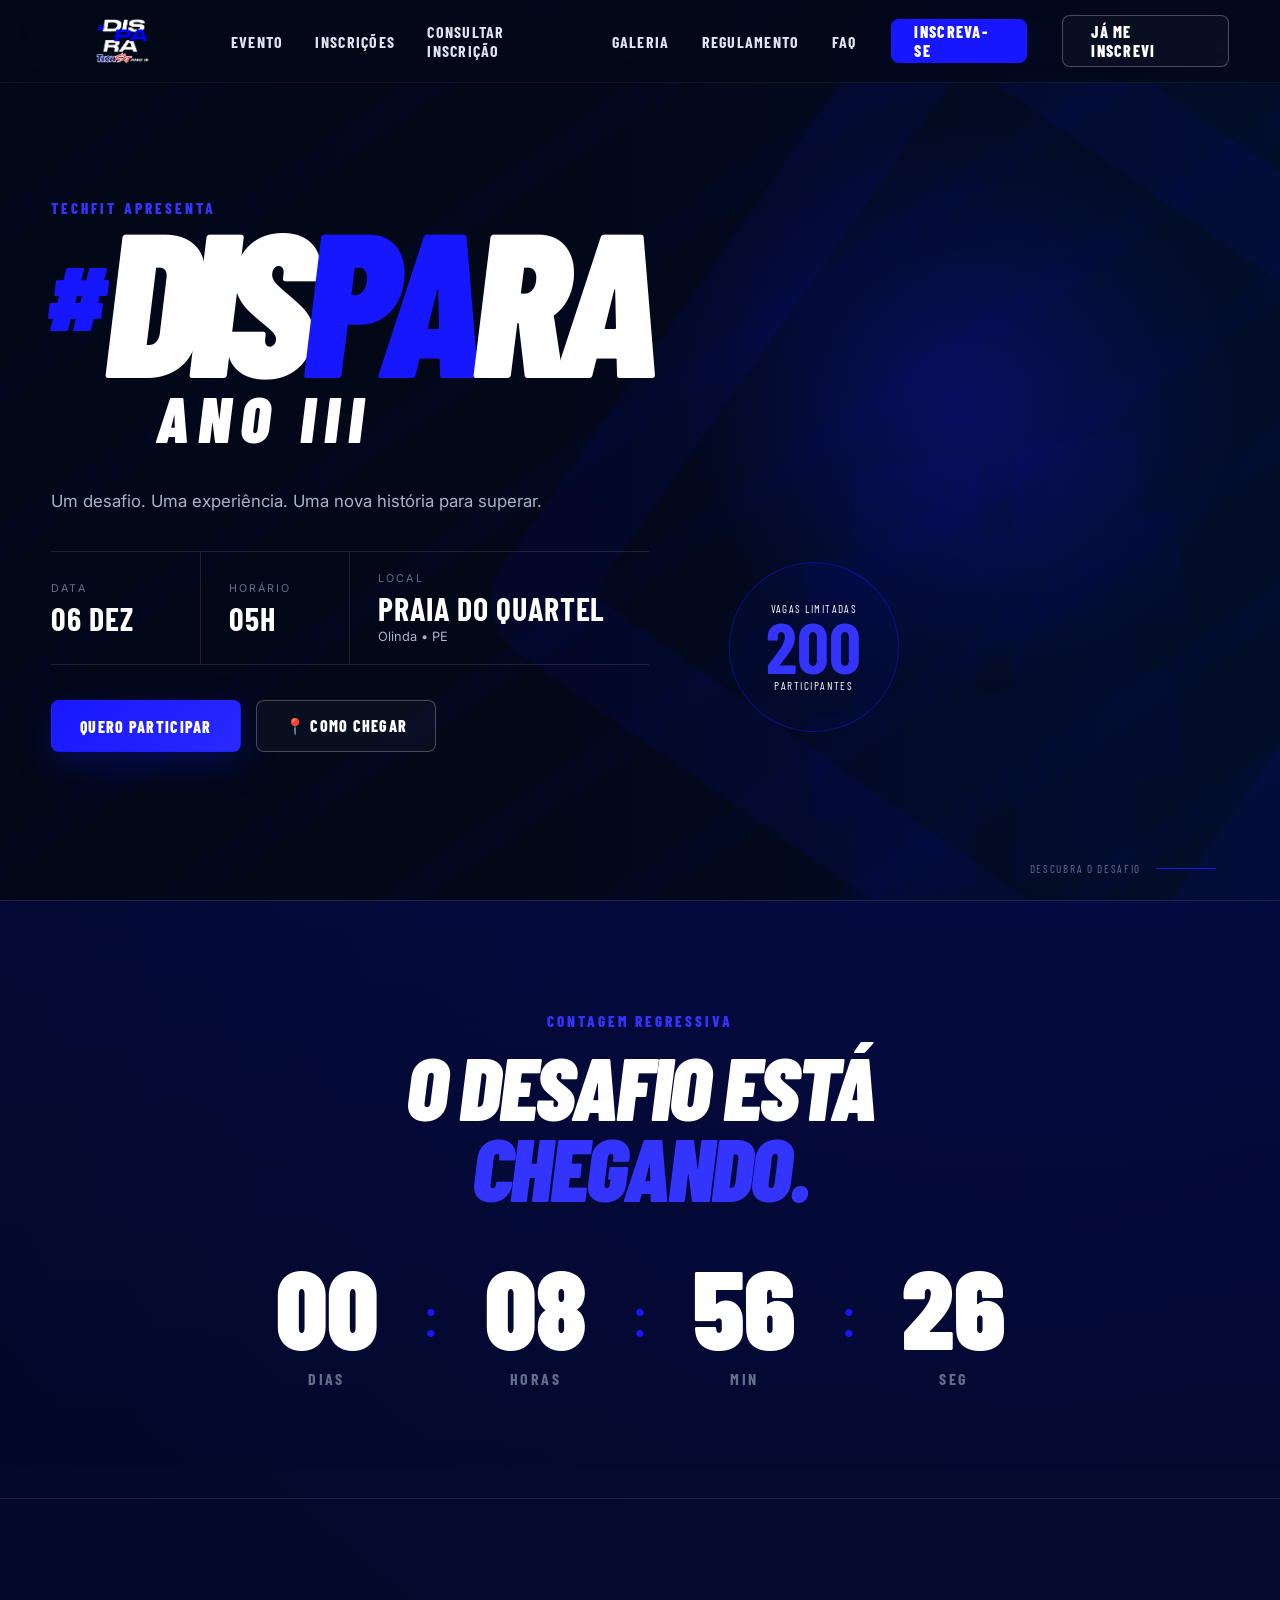
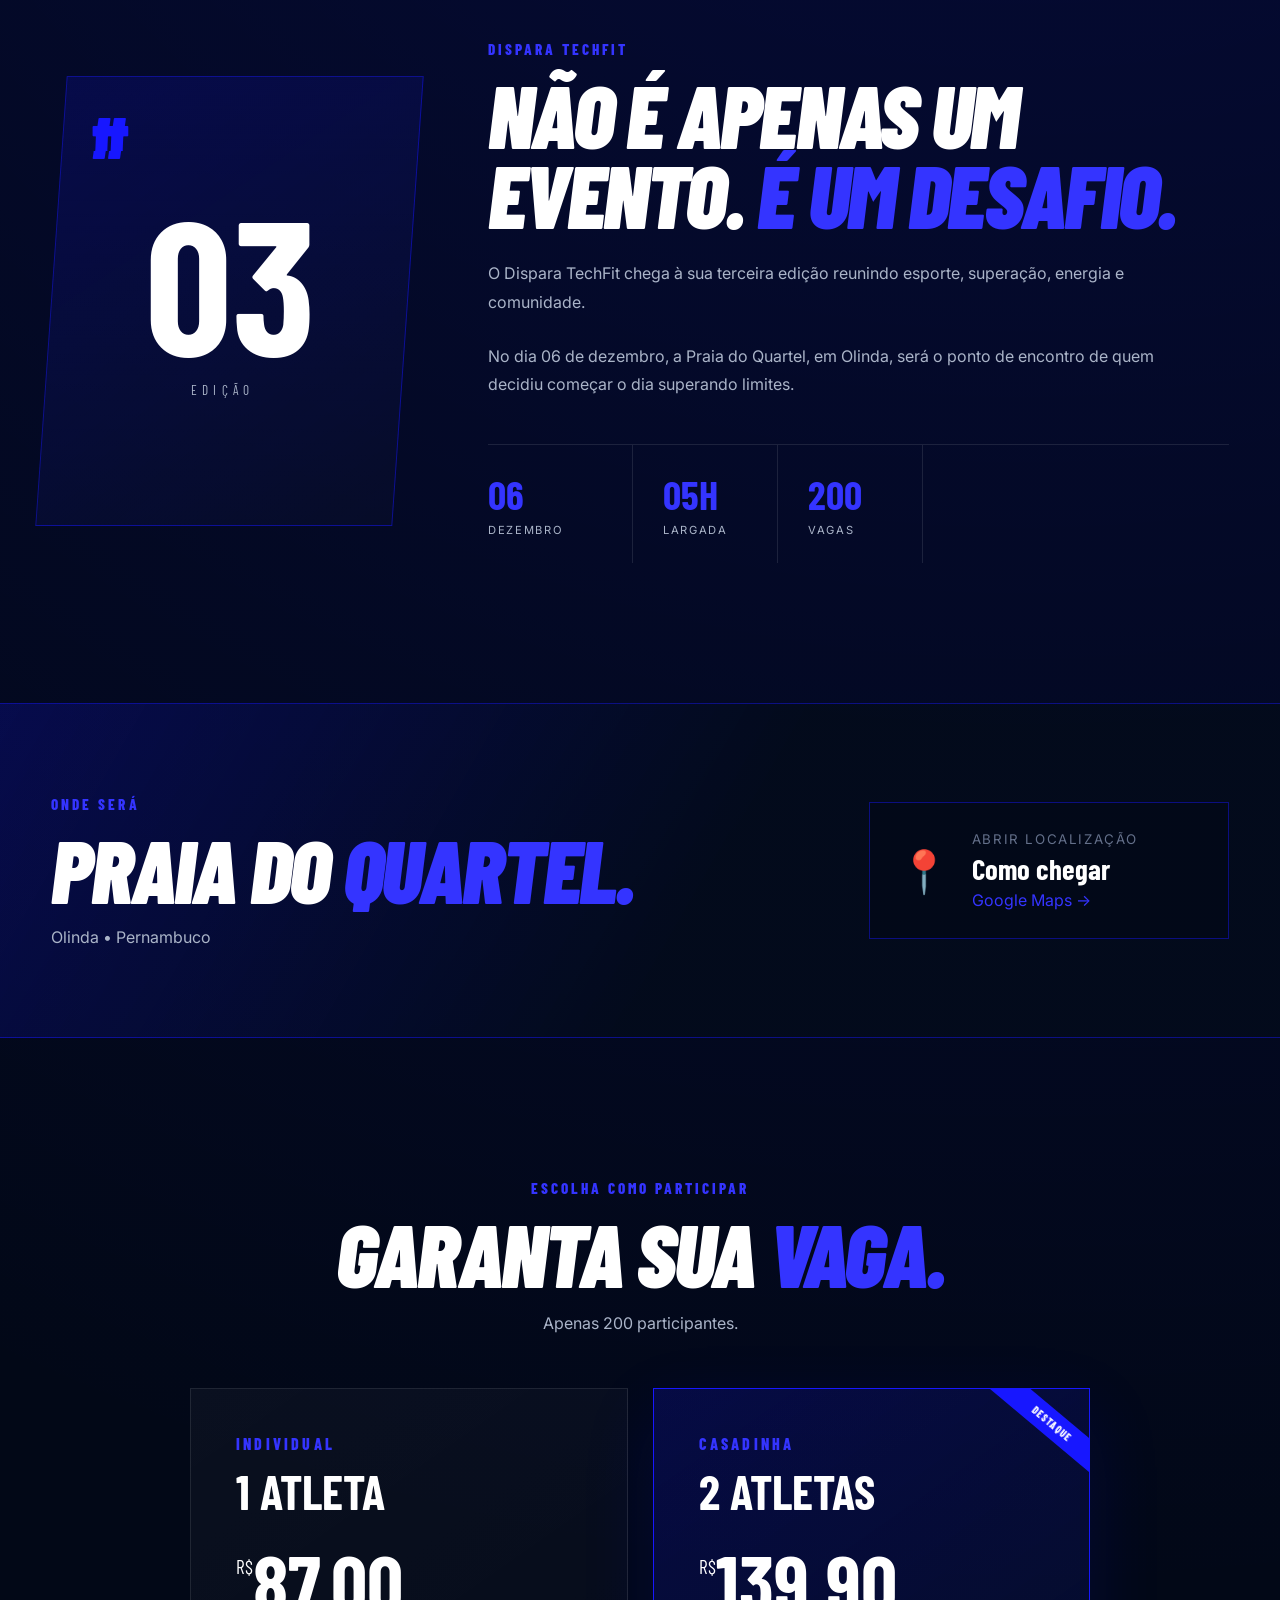
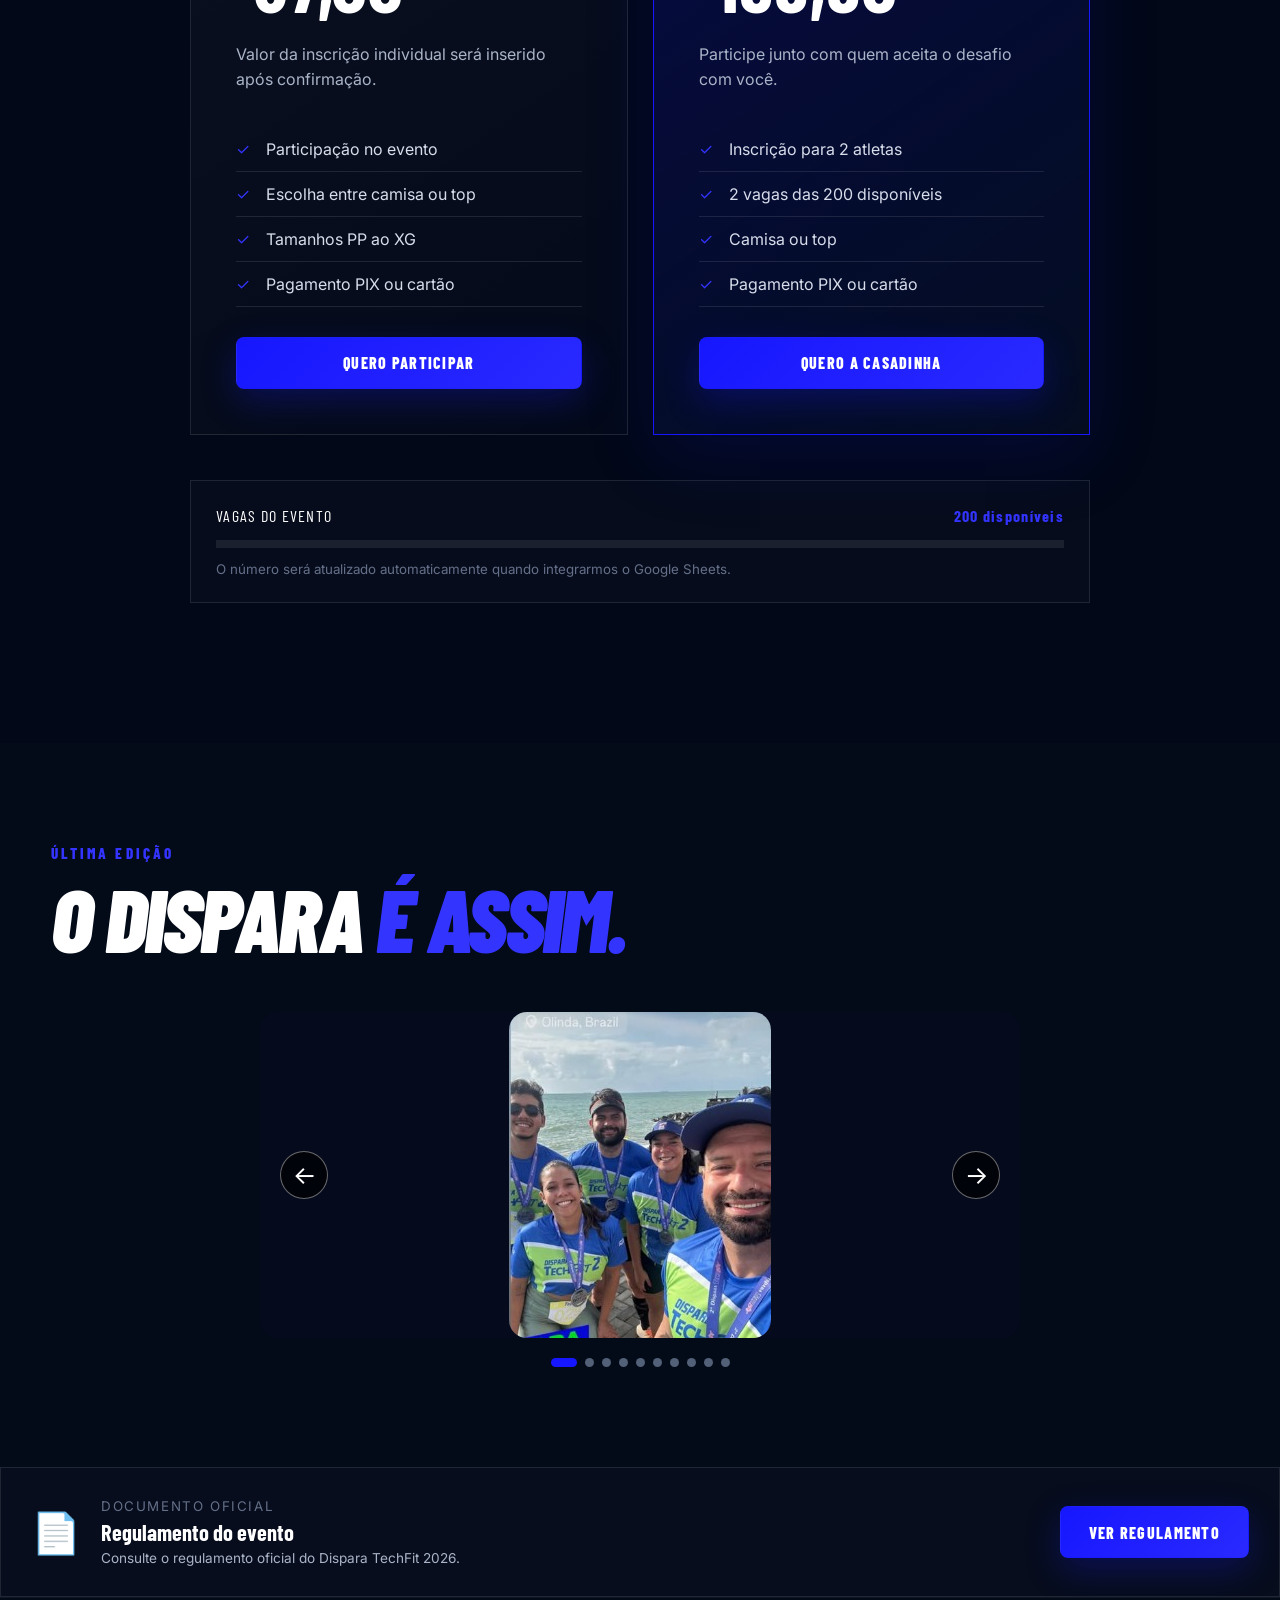
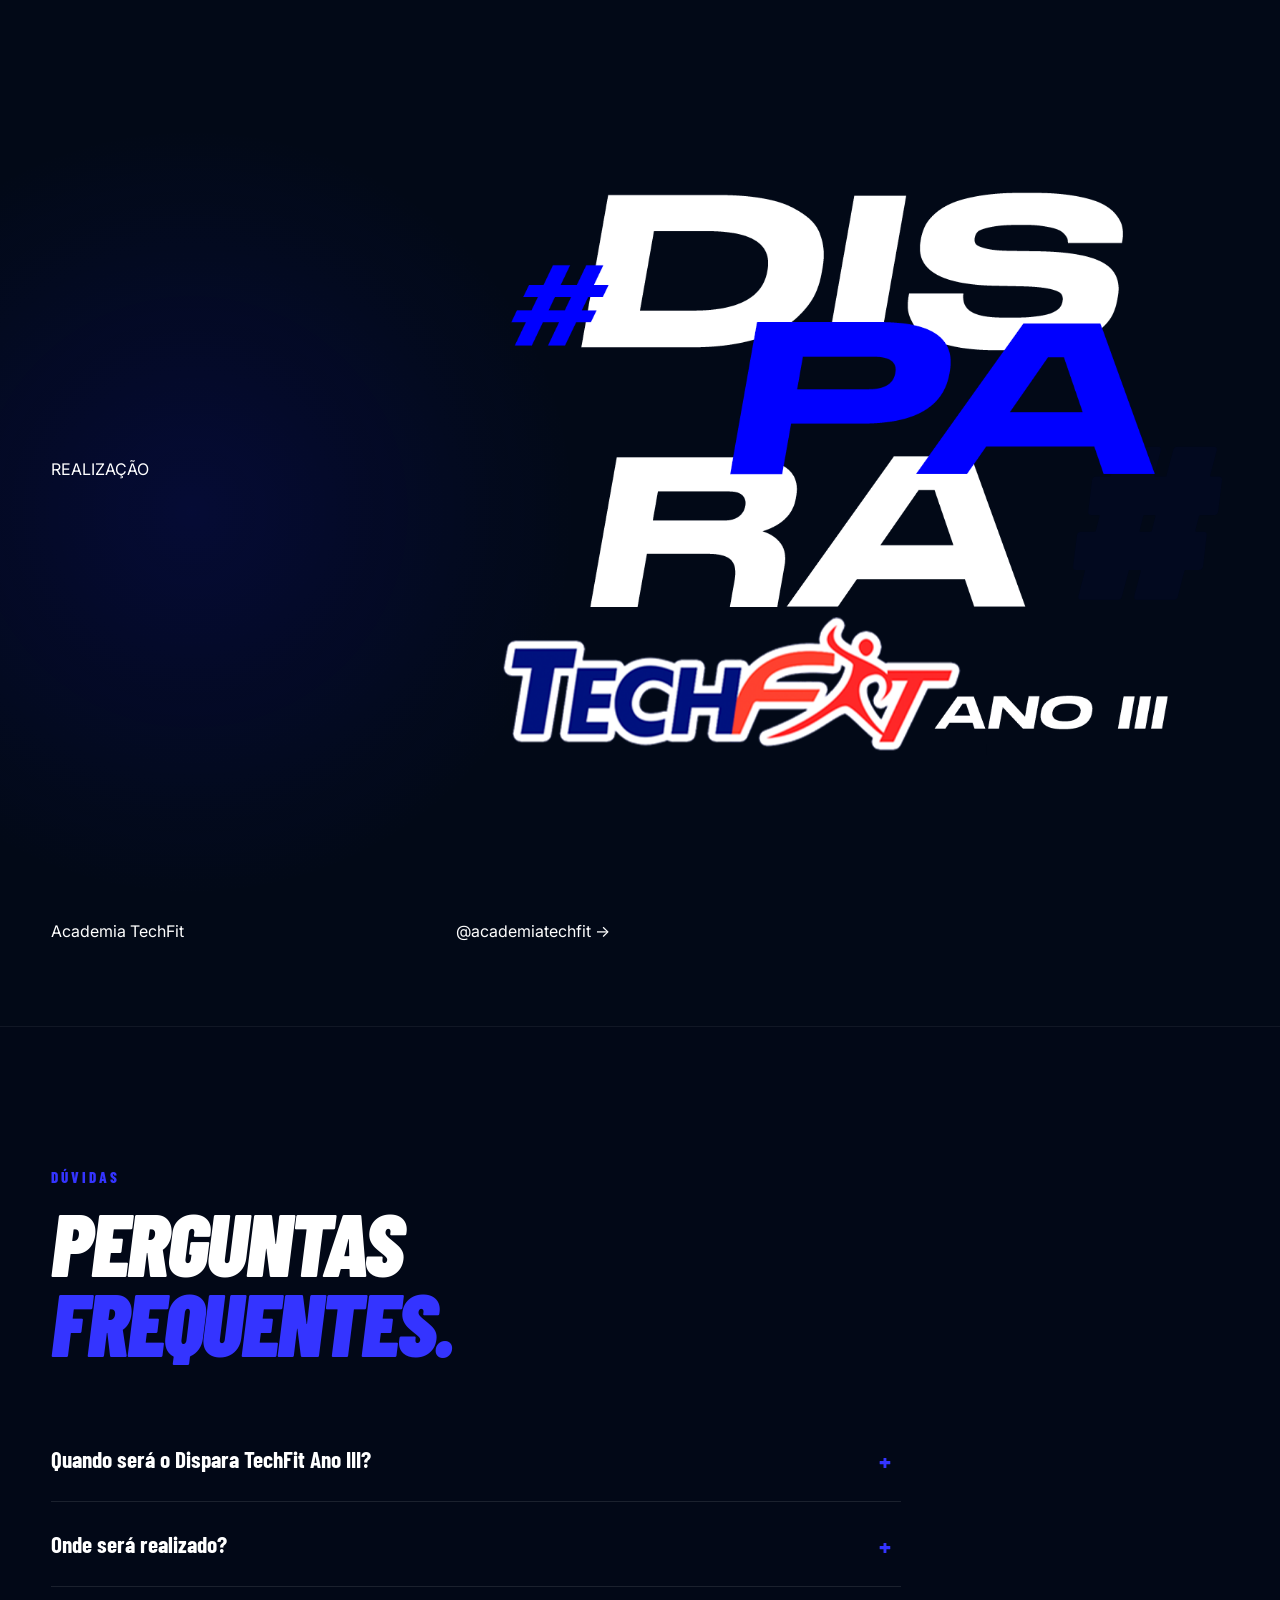
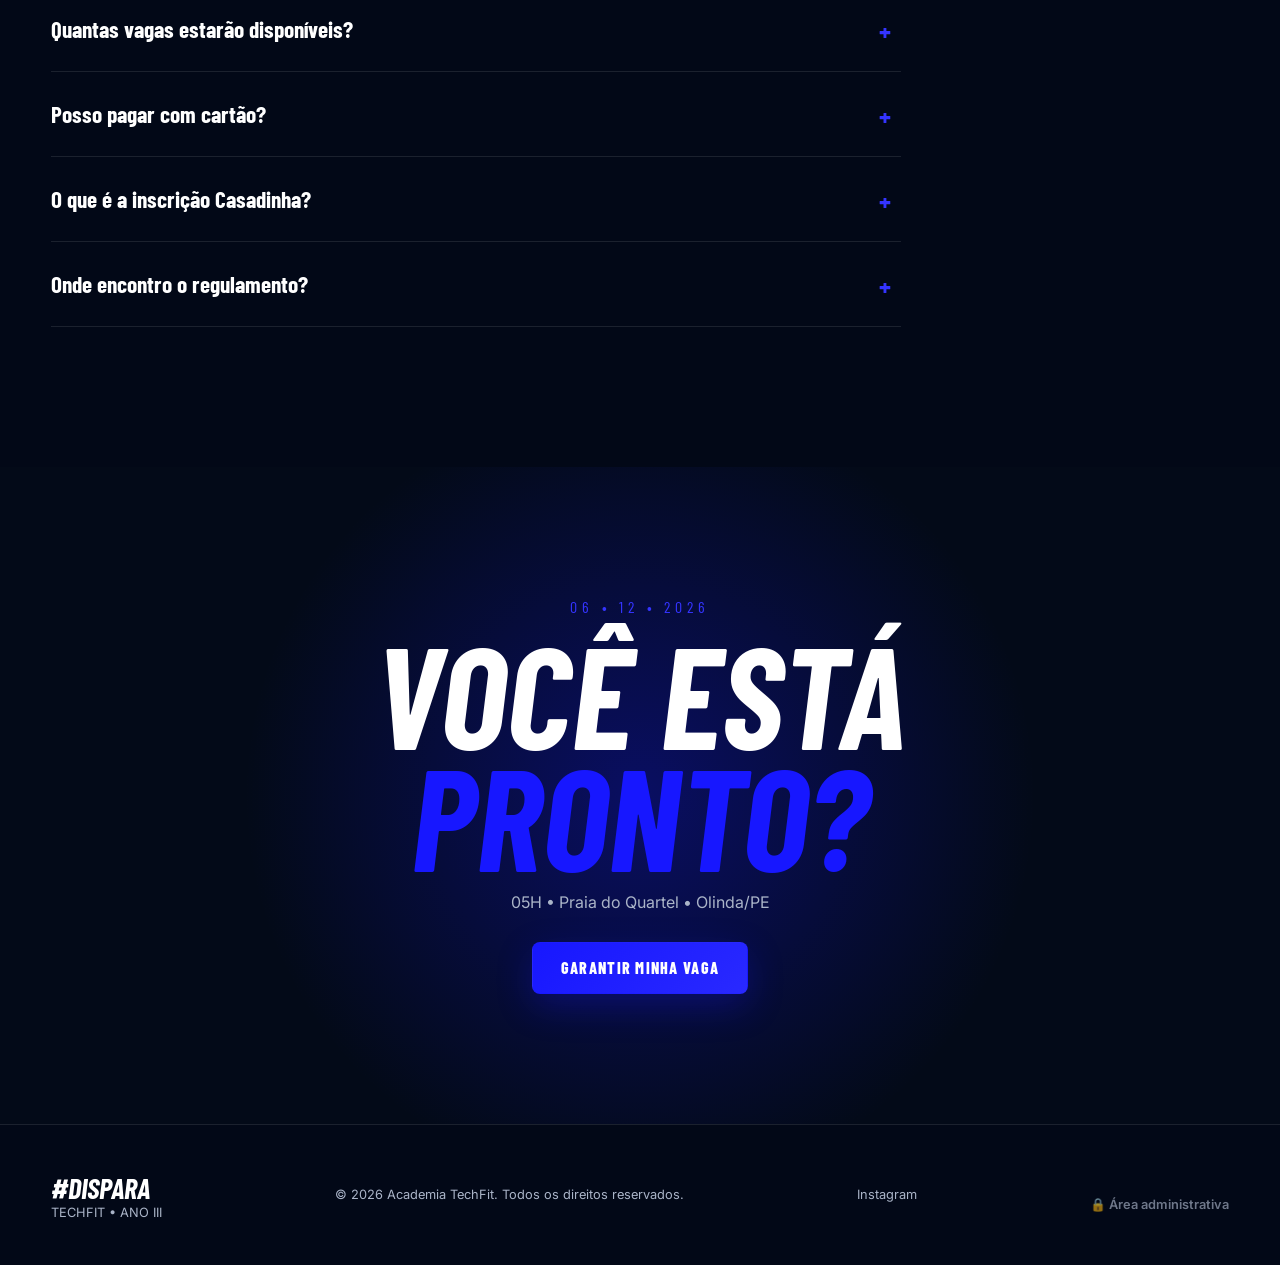
==== index.html @ 4e94a121 "Regulamento" ====
<!DOCTYPE html>
<html lang="pt-BR">
<head>
    <meta charset="UTF-8">

    <meta
        name="viewport"
        content="width=device-width, initial-scale=1.0"
    >

    <meta
        name="description"
        content="Dispara TechFit Ano III - 06 de dezembro de 2026, às 5h, na Praia do Quartel em Olinda/PE."
    >

    <meta
        name="theme-color"
        content="#020B19"
    >

    <title>Dispara TechFit Ano III | Olinda 2026</title>

    <!-- Google Fonts -->
    <link rel="preconnect" href="https://fonts.googleapis.com">
    <link rel="preconnect" href="https://fonts.gstatic.com" crossorigin>

    <link
        href="https://fonts.googleapis.com/css2?family=Barlow+Condensed:ital,wght@0,500;0,600;0,700;0,800;0,900;1,700;1,800;1,900&family=Inter:wght@400;500;600;700&display=swap"
        rel="stylesheet"
    >

    <link rel="stylesheet" href="css/style.css">
    <link rel="stylesheet" href="css/responsive.css">

    <link
    rel="icon"
    type="image/png"
    href="./assets/images/logo-dispara.png"
>
</head>

<body>

    <!-- ==================================================
         HEADER
    =================================================== -->

    <header class="header" id="inicio">

        <div class="container header-container">

            <a href="#inicio" class="brand">
                <img
                    src="assets/images/logo-techfit.png"
                    alt="Academia TechFit"
                    class="brand-logo"
                >
            </a>

            <nav class="nav" id="nav">

                <a href="#evento">Evento</a>

                <a href="#inscricoes">Inscrições</a>

                <a href="#consultar">Consultar inscrição</a>

                <a href="#galeria">Galeria</a>

                <a href="#regulamento">Regulamento</a>

                <a href="#faq">FAQ</a>

            </nav>

            <a
                href="#inscricoes"
                class="btn btn-small"
            >
                Inscreva-se
            </a>

            <a href="index_consulta.html" class="btn btn-outline">
    Já me inscrevi
</a>

            <button
                class="menu-toggle"
                id="menuToggle"
                aria-label="Abrir menu"
                aria-expanded="false"
            >
                <span></span>
                <span></span>
                <span></span>
            </button>

        </div>

    </header>


    <!-- ==================================================
         HERO
    =================================================== -->

    <main>

        <section class="hero">

            <div class="hero-background"></div>

            <div class="container hero-container">

                <div class="hero-content">

                    <span class="event-edition">
                        TECHFIT APRESENTA
                    </span>

                    <h1 class="hero-title">

                        <span class="hashtag">#</span>

                        <span>DIS</span>

                        <span class="blue">PA</span>

                        <span>RA</span>

                    </h1>

                    <p class="hero-edition">
                        ANO III
                    </p>

                    <p class="hero-subtitle">
                        Um desafio. Uma experiência.
                        Uma nova história para superar.
                    </p>


                    <!-- DATA / HORA / LOCAL -->

                    <div class="event-info">

                        <div class="event-info-item">

                            <span class="event-info-label">
                                DATA
                            </span>

                            <strong>
                                06 DEZ
                            </strong>

                        </div>

                        <div class="event-info-item">

                            <span class="event-info-label">
                                HORÁRIO
                            </span>

                            <strong>
                                05H
                            </strong>

                        </div>

                        <div class="event-info-item">

                            <span class="event-info-label">
                                LOCAL
                            </span>

                            <strong>
                                PRAIA DO QUARTEL
                            </strong>

                            <span>
                                Olinda • PE
                            </span>

                        </div>

                    </div>


                    <!-- BOTÕES -->

                    <div class="hero-actions">

                        <a
                            href="#inscricoes"
                            class="btn btn-primary"
                        >
                            Quero participar
                        </a>

                        <a
                            href="https://www.google.com/maps/search/?api=1&query=Praia+do+Quartel+Olinda+PE"
                            target="_blank"
                            rel="noopener noreferrer"
                            class="btn btn-outline"
                        >
                            📍 Como chegar
                        </a>

                    </div>


                    <!-- VAGAS -->

                    <div class="vacancies-highlight">

                        <span>
                            VAGAS LIMITADAS
                        </span>

                        <strong>
                            200
                        </strong>

                        <small>
                            PARTICIPANTES
                        </small>

                    </div>

                </div>

            </div>

            <div class="scroll-indicator">

                <span>DESCUBRA O DESAFIO</span>

                <div class="scroll-line"></div>

            </div>

        </section>


        <!-- ==================================================
             CONTADOR
        =================================================== -->

        <section class="countdown-section">

            <div class="container">

                <div class="section-heading center">

                    <span class="section-tag">
                        CONTAGEM REGRESSIVA
                    </span>

                    <h2>
                        O DESAFIO ESTÁ
                        <span>CHEGANDO.</span>
                    </h2>

                </div>


                <div
                    class="countdown"
                    id="countdown"
                    data-date="2026-12-06T05:00:00-03:00"
                >

                    <div class="countdown-item">

                        <strong id="days">
                            00
                        </strong>

                        <span>
                            DIAS
                        </span>

                    </div>


                    <div class="countdown-separator">
                        :
                    </div>


                    <div class="countdown-item">

                        <strong id="hours">
                            00
                        </strong>

                        <span>
                            HORAS
                        </span>

                    </div>


                    <div class="countdown-separator">
                        :
                    </div>


                    <div class="countdown-item">

                        <strong id="minutes">
                            00
                        </strong>

                        <span>
                            MIN
                        </span>

                    </div>


                    <div class="countdown-separator">
                        :
                    </div>


                    <div class="countdown-item">

                        <strong id="seconds">
                            00
                        </strong>

                        <span>
                            SEG
                        </span>

                    </div>

                </div>

            </div>

        </section>


        <!-- ==================================================
             EVENTO
        =================================================== -->

        <section
            class="event-section"
            id="evento"
        >

            <div class="container event-grid">

                <div class="event-number">

                    <span>#</span>

                    <strong>
                        03
                    </strong>

                    <small>
                        EDIÇÃO
                    </small>

                </div>


                <div class="event-description">

                    <span class="section-tag">
                        DISPARA TECHFIT
                    </span>

                    <h2>
                        NÃO É APENAS UM EVENTO.
                        <span>É UM DESAFIO.</span>
                    </h2>

                    <p>
                        O Dispara TechFit chega à sua terceira edição
                        reunindo esporte, superação, energia e comunidade.
                    </p>

                    <p>
                        No dia 06 de dezembro, a Praia do Quartel,
                        em Olinda, será o ponto de encontro de quem
                        decidiu começar o dia superando limites.
                    </p>

                    <div class="event-details">

                        <div>
                            <strong>06</strong>
                            <span>DEZEMBRO</span>
                        </div>

                        <div>
                            <strong>05H</strong>
                            <span>LARGADA</span>
                        </div>

                        <div>
                            <strong>200</strong>
                            <span>VAGAS</span>
                        </div>

                    </div>

                </div>

            </div>

        </section>


        <!-- ==================================================
             LOCAL
        =================================================== -->

        <section class="location-section">

            <div class="container location-container">

                <div>

                    <span class="section-tag">
                        ONDE SERÁ
                    </span>

                    <h2>
                        PRAIA DO
                        <span>QUARTEL.</span>
                    </h2>

                    <p>
                        Olinda • Pernambuco
                    </p>

                </div>


                <a
                    href="https://www.google.com/maps/search/?api=1&query=Praia+do+Quartel+Olinda+PE"
                    target="_blank"
                    rel="noopener noreferrer"
                    class="location-card"
                >

                    <span class="location-icon">
                        📍
                    </span>

                    <div>

                        <small>
                            ABRIR LOCALIZAÇÃO
                        </small>

                        <strong>
                            Como chegar
                        </strong>

                        <span>
                            Google Maps →
                        </span>

                    </div>

                </a>

            </div>

        </section>


        <!-- ==================================================
             INSCRIÇÕES
        =================================================== -->

        <section
            class="registration-section"
            id="inscricoes"
        >

            <div class="container">

                <div class="section-heading center">

                    <span class="section-tag">
                        ESCOLHA COMO PARTICIPAR
                    </span>

                    <h2>
                        GARANTA SUA
                        <span>VAGA.</span>
                    </h2>

                    <p>
                        Apenas 200 participantes.
                    </p>

                </div>


                <div class="registration-grid">


                    <!-- INDIVIDUAL -->

                    <article class="registration-card">

                        <span class="plan-name">
                            INDIVIDUAL
                        </span>

                        <h3>
                            1 ATLETA
                        </h3>

                        <div class="plan-price">

                            <small>
                                R$
                            </small>

                            <strong>
                                87,00
                            </strong>

                        </div>

                        <p>
                            Valor da inscrição individual
                            será inserido após confirmação.
                        </p>

                        <ul>

                            <li>
                                Participação no evento
                            </li>

                            <li>
                                Escolha entre camisa ou top
                            </li>

                            <li>
                                Tamanhos PP ao XG
                            </li>

                            <li>
                                Pagamento PIX ou cartão
                            </li>

                        </ul>

                        <button
                            class="btn btn-primary registration-button"
                            data-plan="individual"
                        >
                            Quero participar
                        </button>

                    </article>


                    <!-- CASADINHA -->

                    <article class="registration-card featured">

                        <div class="featured-label">
                            DESTAQUE
                        </div>

                        <span class="plan-name">
                            CASADINHA
                        </span>

                        <h3>
                            2 ATLETAS
                        </h3>

                        <div class="plan-price">

                            <small>
                                R$
                            </small>

                            <strong>
                                139,90
                            </strong>

                        </div>

                        <p>
                            Participe junto com quem
                            aceita o desafio com você.
                        </p>

                        <ul>

                            <li>
                                Inscrição para 2 atletas
                            </li>

                            <li>
                                2 vagas das <span id="casadinhaVacancies">200</span> disponíveis
                            </li>

                            <li>
                                Camisa ou top
                            </li>

                            <li>
                                Pagamento PIX ou cartão
                            </li>

                        </ul>

                        <button
                            class="btn btn-primary registration-button"
                            data-plan="casadinha"
                        >
                            Quero a casadinha
                        </button>

                    </article>

                </div>


                <div class="vacancies-status">

                    <div class="vacancies-header">

                        <span>
                            VAGAS DO EVENTO
                        </span>

                        <strong id="vacanciesText">
                            200 disponíveis
                        </strong>

                    </div>


                    <div class="vacancies-bar">

                        <div
                            class="vacancies-progress"
                            id="vacanciesProgress"
                        ></div>

                    </div>

                    <small>
                        O número será atualizado automaticamente
                        quando integrarmos o Google Sheets.
                    </small>

                </div>

            </div>

            <!-- ==================================================
     FORMULÁRIO DE INSCRIÇÃO
=================================================== -->

<div class="registration-form-wrapper" id="registrationFormWrapper">

    <div class="registration-form-header">

        <div>
            <span class="section-tag">
                SUA INSCRIÇÃO
            </span>

            <h3 id="selectedPlanTitle">
                Inscrição Individual
            </h3>
        </div>

        <button
            type="button"
            class="close-registration"
            id="closeRegistration"
            aria-label="Fechar formulário"
        >
            ×
        </button>

    </div>


    <!-- PROGRESSO -->

    <div class="form-progress">

        <div class="progress-step active" data-step="1">
            <span>01</span>
            <small>Dados</small>
        </div>

        <div class="progress-line"></div>

        <div class="progress-step" data-step="2">
            <span>02</span>
            <small>Kit</small>
        </div>

        <div class="progress-line"></div>

        <div class="progress-step" data-step="3">
            <span>03</span>
            <small>Pagamento</small>
        </div>

        <div class="progress-line"></div>

        <div class="progress-step" data-step="4">
            <span>04</span>
            <small>Comprovante</small>
        </div>

    </div>


    <form id="registrationForm" novalidate>

        <!-- DADOS INTERNOS -->

        <input
            type="hidden"
            id="selectedPlan"
            name="plano"
            value="individual"
        >


       <!-- =============================================
     ETAPA 1 - DADOS
============================================== -->

<div class="form-step active" data-form-step="1">

    <div class="form-step-title">

        <span>01</span>

        <div>
            <h4>Dados do atleta</h4>

            <p>
                Informe seus dados para iniciar
                a inscrição.
            </p>
        </div>

    </div>


    <!-- =====================================================
         ATLETA 1
    ====================================================== -->

    <div class="athlete-block">

        <div class="athlete-title">
            ATLETA 01
        </div>


        <div class="form-grid">

            <!-- NOME -->

            <div class="form-group full">

                <label for="nome1">
                    Nome completo *
                </label>

                <input
                    type="text"
                    id="nome1"
                    name="nome1"
                    placeholder="Digite seu nome completo"
                    autocomplete="name"
                    required
                >

                <span class="field-error"></span>

            </div>


            <!-- TELEFONE -->

            <div class="form-group">

                <label for="telefone1">
                    WhatsApp / Telefone *
                </label>

                <input
                    type="tel"
                    id="telefone1"
                    name="telefone1"
                    placeholder="(81) 99999-9999"
                    maxlength="15"
                    autocomplete="tel"
                    required
                >

                <small>
                    Seu telefone será usado para
                    identificar sua inscrição.
                </small>

                <span class="field-error"></span>

            </div>


            <!-- DATA DE NASCIMENTO -->

            <div class="form-group">

                <label for="nascimento1">
                    Data de nascimento *
                </label>

                <input
                    type="date"
                    id="nascimento1"
                    name="nascimento1"
                    required
                >

                <small id="idade1">
                    A idade será calculada automaticamente.
                </small>

                <span class="field-error"></span>

            </div>

        </div>


        <!-- =====================================================
             DISTÂNCIA - ATLETA 1
        ====================================================== -->

        <div class="form-group">

            <label>
                Distância *
            </label>

            <div class="distance-options">

                <label class="distance-card">

                    <input
                        type="radio"
                        name="distancia"
                        value="3KM"
                        required
                    >

                    <span>
                        <strong>3 KM</strong>

                        <small>
                            Percurso de 3 quilômetros
                        </small>
                    </span>

                </label>


                <label class="distance-card">

                    <input
                        type="radio"
                        name="distancia"
                        value="5KM"
                        required
                    >

                    <span>
                        <strong>5 KM</strong>

                        <small>
                            Percurso de 5 quilômetros
                        </small>
                    </span>

                </label>

                <label class="distance-card">

    <input
        type="radio"
        name="distancia"
        value="10KM"
        required
    >

    <span>
        <strong>10 KM</strong>

        <small>
            Percurso de 10 quilômetros
        </small>
    </span>

</label>

            </div>

        </div>

    </div>


    <!-- =====================================================
         ATLETA 2 - SOMENTE CASADINHA
    ====================================================== -->

    <div
        class="athlete-block second-athlete"
        id="secondAthlete"
    >

        <div class="athlete-title">
            ATLETA 02
        </div>


        <div class="form-grid">

            <!-- NOME -->

            <div class="form-group full">

                <label for="nome2">
                    Nome completo *
                </label>

                <input
                    type="text"
                    id="nome2"
                    name="nome2"
                    placeholder="Nome do segundo atleta"
                >

                <span class="field-error"></span>

            </div>


            <!-- TELEFONE -->

            <div class="form-group">

                <label for="telefone2">
                    WhatsApp / Telefone *
                </label>

                <input
                    type="tel"
                    id="telefone2"
                    name="telefone2"
                    placeholder="(81) 99999-9999"
                    maxlength="15"
                >

                <span class="field-error"></span>

            </div>


            <!-- DATA DE NASCIMENTO -->

            <div class="form-group">

                <label for="nascimento2">
                    Data de nascimento *
                </label>

                <input
                    type="date"
                    id="nascimento2"
                    name="nascimento2"
                >

                <small id="idade2">
                    A idade será calculada automaticamente.
                </small>

                <span class="field-error"></span>

            </div>

        </div>


        <!-- =====================================================
             DISTÂNCIA - ATLETA 2
        ====================================================== -->

        <div class="form-group">

            <label>
                Distância do segundo atleta *
            </label>

            <div class="distance-options">

                <label class="distance-card">

                    <input
                        type="radio"
                        name="distancia2"
                        value="3KM"
                    >

                    <span>
                        <strong>3 KM</strong>

                        <small>
                            Percurso de 3 quilômetros
                        </small>
                    </span>

                </label>


                <label class="distance-card">

                    <input
                        type="radio"
                        name="distancia2"
                        value="5KM"
                    >

                    <span>
                        <strong>5 KM</strong>

                        <small>
                            Percurso de 5 quilômetros
                        </small>
                    </span>

                </label>

                <label class="distance-card">

    <input
        type="radio"
        name="distancia2"
        value="10KM"
    >

    <span>
        <strong>10 KM</strong>

        <small>
            Percurso de 10 quilômetros
        </small>
    </span>

</label>

            </div>

        </div>

    </div>


    <!-- =====================================================
         AÇÕES - ETAPA 1
    ====================================================== -->

    <div class="form-actions">

        <button
            type="button"
            class="btn btn-primary next-step"
            data-next="2"
        >
            Continuar →
        </button>

    </div>

</div>





        <!-- =============================================
             ETAPA 2 - KIT
        ============================================== -->

        <div class="form-step" data-form-step="2">

            <div class="form-step-title">

                <span>02</span>

                <div>
                    <h4>Escolha seu kit</h4>
                    <p>
                        Selecione o modelo e tamanho.
                    </p>
                </div>

            </div>


            <!-- KIT ATLETA 1 -->

            <div class="athlete-block">

                <div class="athlete-title">
                    KIT • ATLETA 01
                </div>


                <div class="form-group">

                    <label>
                        Modelo *
                    </label>

                    <div class="option-grid">

                        <label class="option-card">

                            <input
                                type="radio"
                                name="modelo1"
                                value="Camisa"
                                required
                            >

                            <span>
                                <strong>CAMISA</strong>
                                <small>Modelo tradicional</small>
                            </span>

                        </label>


                        <label class="option-card">

                            <input
                                type="radio"
                                name="modelo1"
                                value="Top"
                            >

                            <span>
                                <strong>TOP</strong>
                                <small>Modelo esportivo</small>
                            </span>

                        </label>

                    </div>

                </div>


                <div class="form-group">

                    <label>
                        Tamanho *
                    </label>

                    <div class="size-options">

                        <label>
                            <input type="radio" name="tamanho1" value="PP">
                            <span>PP</span>
                        </label>

                        <label>
                            <input type="radio" name="tamanho1" value="P">
                            <span>P</span>
                        </label>

                        <label>
                            <input type="radio" name="tamanho1" value="M">
                            <span>M</span>
                        </label>

                        <label>
                            <input type="radio" name="tamanho1" value="G">
                            <span>G</span>
                        </label>

                        <label>
                            <input type="radio" name="tamanho1" value="GG">
                            <span>GG</span>
                        </label>

                        <label>
                            <input type="radio" name="tamanho1" value="XG">
                            <span>XG</span>
                        </label>

                    </div>

                </div>

            </div>


            <!-- KIT ATLETA 2 -->

            <div
                class="athlete-block second-athlete"
                id="secondAthleteKit"
            >

                <div class="athlete-title">
                    KIT • ATLETA 02
                </div>


                <div class="form-group">

                    <label>
                        Modelo *
                    </label>

                    <div class="option-grid">

                        <label class="option-card">

                            <input
                                type="radio"
                                name="modelo2"
                                value="Camisa"
                            >

                            <span>
                                <strong>CAMISA</strong>
                                <small>Modelo tradicional</small>
                            </span>

                        </label>


                        <label class="option-card">

                            <input
                                type="radio"
                                name="modelo2"
                                value="Top"
                            >

                            <span>
                                <strong>TOP</strong>
                                <small>Modelo esportivo</small>
                            </span>

                        </label>

                    </div>

                </div>


                <div class="form-group">

                    <label>
                        Tamanho *
                    </label>

                    <div class="size-options">

                        <label>
                            <input type="radio" name="tamanho2" value="PP">
                            <span>PP</span>
                        </label>

                        <label>
                            <input type="radio" name="tamanho2" value="P">
                            <span>P</span>
                        </label>

                        <label>
                            <input type="radio" name="tamanho2" value="M">
                            <span>M</span>
                        </label>

                        <label>
                            <input type="radio" name="tamanho2" value="G">
                            <span>G</span>
                        </label>

                        <label>
                            <input type="radio" name="tamanho2" value="GG">
                            <span>GG</span>
                        </label>

                        <label>
                            <input type="radio" name="tamanho2" value="XG">
                            <span>XG</span>
                        </label>

                    </div>

                </div>

            </div>


            <div class="form-actions">

                <button
                    type="button"
                    class="btn btn-outline prev-step"
                    data-prev="1"
                >
                    ← Voltar
                </button>

                <button
                    type="button"
                    class="btn btn-primary next-step"
                    data-next="3"
                >
                    Ir para pagamento →
                </button>

            </div>

        </div>


        <!-- =============================================
             ETAPA 3 - PAGAMENTO
        ============================================== -->

        <div class="form-step" data-form-step="3">

            <div class="form-step-title">

                <span>03</span>

                <div>
                    <h4>Pagamento</h4>
                    <p>
                        Escolha como deseja realizar
                        o pagamento.
                    </p>
                </div>

            </div>


            <!-- RESUMO -->

            <div class="order-summary">

                <div>

                    <small>
                        INSCRIÇÃO
                    </small>

                    <strong id="summaryPlan">
                        Individual
                    </strong>

                </div>


                <div>

                    <small>
                        PARTICIPANTES
                    </small>

                    <strong id="summaryAthletes">
                        1
                    </strong>

                </div>


                <div>

                    <small>
                        VALOR
                    </small>

                    <strong id="summaryPrice">
                        A confirmar
                    </strong>

                </div>

            </div>


            <!-- =====================================================
     FORMA DE PAGAMENTO
===================================================== -->

<div class="form-group">

    <label>
        Forma de pagamento *
    </label>

    <div class="payment-options">

        <label class="payment-card">

            <input
                type="radio"
                name="pagamento"
                value="cartao"
                checked
            >

            <span class="payment-icon">
                ▣
            </span>

            <span>
                <strong>
                    PAGAMENTO ONLINE
                </strong>

                <small>
                    PIX OU CARTÃO DE CRÉDITO
                </small>
            </span>

        </label>

    </div>

</div>


<!-- =====================================================
     PAGAMENTO STONE
===================================================== -->

<div
    class="payment-content"
    id="cardPayment"
>

    <div class="payment-info">

        <span class="payment-number">
            01
        </span>

        <div>

            <strong>
                Pagamento seguro
            </strong>

            <p>
                Você será direcionado para o
                ambiente seguro da Stone, onde
                poderá pagar via PIX ou cartão
                de crédito.
            </p>

        </div>

    </div>


    <button
        type="button"
        class="btn btn-primary"
        id="stonePaymentButton"
    >
        PAGAR COM PIX OU CARTÃO →
    </button>

</div>


            <div class="form-actions">

                <button
                    type="button"
                    class="btn btn-outline prev-step"
                    data-prev="2"
                >
                    ← Voltar
                </button>

                <button
                    type="button"
                    class="btn btn-primary next-step"
                    data-next="4"
                    id="paymentContinue"
                >
                    Já realizei o pagamento →
                </button>

            </div>

        </div>


        <!-- =============================================
             ETAPA 4 - COMPROVANTE
        ============================================== -->

        <div class="form-step" data-form-step="4">

            <div class="form-step-title">

                <span>04</span>

                <div>

                    <h4>
                        Comprovante
                    </h4>

                    <p>
                        Envie o comprovante para
                        validação da organização.
                    </p>

                </div>

            </div>


            <label
                class="upload-area"
                for="paymentReceipt"
                id="uploadArea"
            >

                <input
                    type="file"
                    id="paymentReceipt"
                    name="comprovante"
                    accept=".jpg,.jpeg,.png,.pdf"
                >

                <span class="upload-icon">
                    ↑
                </span>

                <strong>
                    Enviar comprovante
                </strong>

                <p>
                    Clique ou arraste o arquivo aqui.
                </p>

                <small>
                    JPG, PNG ou PDF
                </small>

            </label>


            <div
                class="selected-file"
                id="selectedFile"
            ></div>


            <!-- REGULAMENTO -->

            <label class="terms-check">

                <input
                    type="checkbox"
                    id="regulationAccept"
                    required
                >

                <span>
                    Declaro que li e estou de acordo
                    com o Regulamento Oficial do
                    Dispara TechFit Ano III.
                </span>

            </label>


            <div class="form-actions">

                <button
                    type="button"
                    class="btn btn-outline prev-step"
                    data-prev="3"
                >
                    ← Voltar
                </button>


                <button
                    type="submit"
                    class="btn btn-primary"
                    id="finishRegistration"
                >
                    Finalizar inscrição
                </button>

            </div>

        </div>

    </form>


    <!-- =============================================
         SUCESSO
    ============================================== -->

    <div
        class="registration-success"
        id="registrationSuccess"
    >

        <div class="success-icon">
            ✓
        </div>

        <span class="section-tag">
            INSCRIÇÃO RECEBIDA
        </span>

        <h3>
            VOCÊ ESTÁ NO
            <strong>#DISPARA!</strong>
        </h3>

        <p>
            Seus dados foram recebidos.
            O pagamento será validado pela
            organização.
        </p>


        <div class="registration-number">

            <small>
                SUA INSCRIÇÃO
            </small>

            <strong id="registrationNumber">
                DISP-----
            </strong>

        </div>


        <p class="success-warning">
            Guarde o número da inscrição.
            Após conectarmos o Google Sheets,
            ele será gerado automaticamente.
        </p>

    </div>

</div>

        </section>


        <!-- ==================================================
             GALERIA
        =================================================== -->

        <section
            class="gallery-section"
            id="galeria"
        >

            <div class="container">

                <div class="section-heading">

                    <span class="section-tag">
                        ÚLTIMA EDIÇÃO
                    </span>

                    <h2>
                        O DISPARA
                        <span>É ASSIM.</span>
                    </h2>

                </div>


                <div class="gallery-carousel">

                    <button
                        class="carousel-button prev"
                        id="carouselPrev"
                        aria-label="Foto anterior"
                    >
                        ←
                    </button>


                    <div class="carousel-track" id="carouselTrack">

    <div class="gallery-slide active">
        <img src="assets/images/edicao-anterior/01.png" alt="Dispara TechFit - edição anterior 01">
    </div>

    <div class="gallery-slide">
        <img src="assets/images/edicao-anterior/02.png" alt="Dispara TechFit - edição anterior 02">
    </div>

    <div class="gallery-slide">
        <img src="assets/images/edicao-anterior/03.png" alt="Dispara TechFit - edição anterior 03">
    </div>

    <div class="gallery-slide">
        <img src="assets/images/edicao-anterior/04.png" alt="Dispara TechFit - edição anterior 04">
    </div>

    <div class="gallery-slide">
        <img src="assets/images/edicao-anterior/05.png" alt="Dispara TechFit - edição anterior 05">
    </div>

    <div class="gallery-slide">
        <img src="assets/images/edicao-anterior/06.png" alt="Dispara TechFit - edição anterior 06">
    </div>

    <div class="gallery-slide">
        <img src="assets/images/edicao-anterior/07.png" alt="Dispara TechFit - edição anterior 07">
    </div>

    <div class="gallery-slide">
        <img src="assets/images/edicao-anterior/08.png" alt="Dispara TechFit - edição anterior 08">
    </div>

    <div class="gallery-slide">
        <img src="assets/images/edicao-anterior/09.png" alt="Dispara TechFit - edição anterior 09">
    </div>

    <div class="gallery-slide">
        <img src="assets/images/edicao-anterior/010.png" alt="Dispara TechFit - edição anterior 10">
    </div>

</div>


                    <button
                        class="carousel-button next"
                        id="carouselNext"
                        aria-label="Próxima foto"
                    >
                        →
                    </button>

                </div>


                <div
                    class="carousel-dots"
                    id="carouselDots"
                ></div>

            </div>

        </section>


        <div class="rules-card">

    <span class="rules-icon">
        📄
    </span>

    <div>

        <small>
            DOCUMENTO OFICIAL
        </small>

        <strong>
            Regulamento do evento
        </strong>

        <p>
            Consulte o regulamento oficial do
            Dispara TechFit 2026.
        </p>

    </div>

    <a
        href="./assets/documents/regulamento-dispara-techfit-2026.pdf"
        class="btn btn-primary"
        target="_blank"
        rel="noopener noreferrer"
        aria-label="Abrir regulamento oficial do Dispara TechFit 2026"
    >
        Ver regulamento
    </a>

</div>


        <!-- ==================================================
             REALIZAÇÃO
        =================================================== -->

        <section class="organizer-section">

            <div class="container organizer-container">

                <span>
                    REALIZAÇÃO
                </span>

                <img
                    src="assets/images/logo-techfit.png"
                    alt="Academia TechFit"
                >

                <p>
                    Academia TechFit
                </p>

                <a
                    href="https://www.instagram.com/academiatechfit/"
                    target="_blank"
                    rel="noopener noreferrer"
                >
                    @academiatechfit →
                </a>

            </div>

        </section>


        <!-- ==================================================
             FAQ
        =================================================== -->

        <section
            class="faq-section"
            id="faq"
        >

            <div class="container">

                <div class="section-heading">

                    <span class="section-tag">
                        DÚVIDAS
                    </span>

                    <h2>
                        PERGUNTAS
                        <span>FREQUENTES.</span>
                    </h2>

                </div>


                <div class="faq-list">


                    <details>

                        <summary>
                            Quando será o Dispara TechFit Ano III?
                        </summary>

                        <p>
                            O evento será realizado em 06 de dezembro
                            de 2026, com início às 5h.
                        </p>

                    </details>


                    <details>

                        <summary>
                            Onde será realizado?
                        </summary>

                        <p>
                            Na Praia do Quartel, em Olinda,
                            Pernambuco.
                        </p>

                    </details>


                    <details>

                        <summary>
                            Quantas vagas estarão disponíveis?
                        </summary>

                        <p>
                            O evento terá limite máximo de
                            200 participantes.
                        </p>

                    </details>


                    <details>

                        <summary>
                            Posso pagar com cartão?
                        </summary>

                        <p>
                            Sim. O pagamento poderá ser realizado
                            por PIX ou cartão de crédito, inclusive
                            em até 2 parcelas conforme as condições
                            disponibilizadas.
                        </p>

                    </details>


                    <details>

                        <summary>
                            O que é a inscrição Casadinha?
                        </summary>

                        <p>
                            É uma opção para inscrição de dois
                            participantes pelo valor total de
                            R$ 139,90.
                        </p>

                    </details>


                    <details>

                        <summary>
                            Onde encontro o regulamento?
                        </summary>

                        <p>
                            O regulamento oficial será disponibilizado
                            nesta página assim que for fornecido
                            pela organização.
                        </p>

                    </details>

                </div>

            </div>

        </section>


        <!-- ==================================================
             CTA FINAL
        =================================================== -->

        <section class="final-cta">

            <div class="container final-cta-container">

                <span>
                    06 • 12 • 2026
                </span>

                <h2>
                    VOCÊ ESTÁ
                    <strong>PRONTO?</strong>
                </h2>

                <p>
                    05H • Praia do Quartel • Olinda/PE
                </p>

                <a
                    href="#inscricoes"
                    class="btn btn-primary"
                >
                    Garantir minha vaga
                </a>

            </div>

        </section>

    </main>


    <!-- ==================================================
         FOOTER
    =================================================== -->

    <footer class="footer">

        <div class="container footer-container">

            <div>

                <strong>
                    #DISPARA
                </strong>

                <span>
                    TECHFIT • ANO III
                </span>

            </div>

            <p>
                © 2026 Academia TechFit.
                Todos os direitos reservados.
            </p>

            <a
                href="https://www.instagram.com/academiatechfit/"
                target="_blank"
                rel="noopener noreferrer"
            >
                Instagram
            </a>

            <a
    href="https://script.google.com/macros/s/AKfycbzbBF7RMsasqi2FJOc0NxSzh6oyKCfRUmEugjDPIygmMmKXsU9ctBJM9I44kRWtSwBd9Q/exec?admin=1"
    target="_blank"
    rel="noopener noreferrer"
    class="admin-access"
    title="Acesso administrativo"
>
    🔒 Área administrativa
</a>

        </div>

    </footer>


    <!-- BOTÃO MOBILE -->

    <a
        href="#inscricoes"
        class="mobile-registration-button"
    >
        INSCREVA-SE
    </a>


<script src="js/app.js"></script>
<script src="js/carousel.js"></script>
<script src="js/inscricao.js"></script>


</body>
</html>
---- css/style.css ----
/* =========================================================
   DISPARA TECHFIT — ANO III
   06/12/2026 • Praia do Quartel • Olinda/PE
========================================================= */

:root {
    --bg: #020817;
    --bg-soft: #061329;
    --bg-card: #08172d;

    --blue: #1717ff;
    --blue-light: #3434ff;
    --blue-dark: #081d55;

    --white: #ffffff;
    --gray: #aab4c8;
    --gray-dark: #64708a;

    --red: #ff2b32;

    --border: rgba(255, 255, 255, 0.10);
    --blue-border: rgba(23, 23, 255, 0.45);

    --font-title: "Barlow Condensed", sans-serif;
    --font-body: "Inter", sans-serif;

    --container: 1180px;

    --radius: 20px;
    --radius-small: 12px;

    --transition: 0.35s ease;
}

/* =========================================================
   RESET
========================================================= */

* {
    margin: 0;
    padding: 0;
    box-sizing: border-box;
}

html {
    scroll-behavior: smooth;
    scroll-padding-top: 90px;
}

body {
    font-family: var(--font-body);
    background:
        radial-gradient(
            circle at 80% 10%,
            rgba(23, 23, 255, 0.16),
            transparent 35%
        ),
        var(--bg);

    color: var(--white);
    overflow-x: hidden;
}

body::before {
    content: "";
    position: fixed;
    inset: 0;

    background-image:
        repeating-linear-gradient(
            -35deg,
            transparent 0,
            transparent 100px,
            rgba(23, 23, 255, 0.025) 101px,
            rgba(23, 23, 255, 0.025) 130px
        );

    pointer-events: none;
    z-index: -1;
}

img {
    display: block;
    max-width: 100%;
}

a {
    color: inherit;
    text-decoration: none;
}

button,
input,
select {
    font: inherit;
}

button {
    cursor: pointer;
}

.container {
    width: min(92%, var(--container));
    margin-inline: auto;
}

section {
    position: relative;
}

/* =========================================================
   HEADER
========================================================= */

.header {
    position: fixed;
    top: 0;
    left: 0;
    width: 100%;

    z-index: 1000;

    background: rgba(2, 8, 23, 0.75);

    border-bottom: 1px solid rgba(255,255,255,.06);

    backdrop-filter: blur(16px);
    -webkit-backdrop-filter: blur(16px);

    transition: var(--transition);
}

.header.scrolled {
    background: rgba(2, 8, 23, 0.96);
}

.header-container {
    height: 82px;

    display: flex;
    align-items: center;
    justify-content: space-between;

    gap: 35px;
}

.brand-logo {
    width: 145px;
    max-height: 60px;
    object-fit: contain;
}

.nav {
    margin-left: auto;

    display: flex;
    align-items: center;
    gap: 32px;
}

.nav a {
    font-family: var(--font-title);
    font-size: 1rem;
    font-weight: 700;

    text-transform: uppercase;
    letter-spacing: .08em;

    color: #dfe5f1;

    transition: var(--transition);
}

.nav a:hover {
    color: var(--blue-light);
}

.menu-toggle {
    display: none;

    width: 42px;
    height: 42px;

    border: 0;
    background: transparent;
}

.menu-toggle span {
    display: block;

    width: 25px;
    height: 2px;

    margin: 5px auto;

    background: var(--white);

    transition: var(--transition);
}

/* =========================================================
   BUTTONS
========================================================= */

.btn {
    min-height: 52px;

    display: inline-flex;
    justify-content: center;
    align-items: center;

    padding: 0 28px;

    border-radius: 8px;
    border: 1px solid transparent;

    font-family: var(--font-title);
    font-size: 1rem;
    font-weight: 800;

    letter-spacing: .08em;
    text-transform: uppercase;

    transition:
        transform .3s ease,
        background .3s ease,
        border-color .3s ease,
        box-shadow .3s ease;
}

.btn:hover {
    transform: translateY(-3px);
}

.btn-primary {
    color: white;

    background:
        linear-gradient(
            135deg,
            var(--blue),
            #2929ff
        );

    box-shadow:
        0 12px 35px rgba(23, 23, 255, .25);
}

.btn-primary:hover {
    box-shadow:
        0 15px 45px rgba(23, 23, 255, .45);
}

.btn-outline {
    border-color: rgba(255,255,255,.25);
    background: rgba(255,255,255,.03);
}

.btn-outline:hover {
    border-color: var(--blue);
    background: rgba(23,23,255,.08);
}

.btn-small {
    min-height: 44px;
    padding: 0 22px;

    background: var(--blue);
}

.btn-disabled {
    color: var(--gray);

    background: rgba(255,255,255,.05);
    border-color: var(--border);

    cursor: not-allowed;
}

/* =========================================================
   HERO
========================================================= */

.hero {
    min-height: 100vh;

    display: flex;
    align-items: center;

    padding:
        140px 0
        90px;

    overflow: hidden;
}

.hero-background {
    position: absolute;
    inset: 0;

    background:
        radial-gradient(
            circle at 75% 45%,
            rgba(23,23,255,.28),
            transparent 26%
        ),
        linear-gradient(
            90deg,
            rgba(2,8,23,1) 15%,
            rgba(2,8,23,.94) 45%,
            rgba(3,14,39,.8)
        );

    z-index: -2;
}

.hero-background::before {
    content: "";

    position: absolute;
    width: 650px;
    height: 650px;

    right: -180px;
    top: 100px;

    border: 90px solid rgba(23,23,255,.07);

    transform: rotate(35deg);

    border-radius: 60px;
}

.hero-background::after {
    content: "#";

    position: absolute;

    right: 6%;
    bottom: -140px;

    font-family: var(--font-title);
    font-size: 42rem;
    font-weight: 900;

    color: rgba(23,23,255,.035);

    transform: rotate(-8deg);
}

.hero-container {
    display: flex;
    align-items: center;
}

.hero-content {
    position: relative;

    max-width: 850px;
}

.event-edition,
.section-tag {
    display: inline-block;

    margin-bottom: 15px;

    font-family: var(--font-title);
    font-size: .95rem;
    font-weight: 800;

    color: var(--blue-light);

    letter-spacing: .20em;
    text-transform: uppercase;
}

.hero-title {
    display: flex;
    align-items: center;

    margin-left: -5px;

    font-family: var(--font-title);

    font-size: clamp(7rem, 16vw, 13rem);

    font-style: italic;
    font-weight: 900;

    line-height: .63;

    letter-spacing: -.06em;

    text-transform: uppercase;
}

.hero-title .hashtag {
    margin-right: 10px;

    font-size: .48em;

    color: var(--blue);
}

.hero-title .blue {
    color: var(--blue);
}

.hero-edition {
    margin:
        18px 0
        30px 105px;

    font-family: var(--font-title);

    font-size: clamp(2rem, 5vw, 4rem);

    font-weight: 900;
    font-style: italic;

    letter-spacing: .14em;
}

.hero-subtitle {
    max-width: 540px;

    margin-bottom: 35px;

    font-size: 1.05rem;
    line-height: 1.8;

    color: var(--gray);
}

/* EVENT INFO */

.event-info {
    max-width: 800px;

    display: grid;
    grid-template-columns:
        .75fr
        .75fr
        1.5fr;

    margin-bottom: 35px;

    border-top: 1px solid var(--border);
    border-bottom: 1px solid var(--border);
}

.event-info-item {
    min-height: 110px;

    display: flex;
    flex-direction: column;
    justify-content: center;

    padding: 20px 28px;

    border-right: 1px solid var(--border);
}

.event-info-item:first-child {
    padding-left: 0;
}

.event-info-item:last-child {
    border-right: 0;
}

.event-info-label {
    margin-bottom: 7px;

    font-size: .67rem;

    letter-spacing: .2em;

    color: var(--gray-dark);
}

.event-info-item strong {
    font-family: var(--font-title);

    font-size: 2rem;

    line-height: 1;

    letter-spacing: .03em;
}

.event-info-item > span:last-child:not(.event-info-label) {
    margin-top: 5px;

    color: var(--gray);

    font-size: .8rem;
}

.hero-actions {
    display: flex;
    flex-wrap: wrap;

    gap: 15px;
}

/* VAGAS HERO */

.vacancies-highlight {
    position: absolute;

    right: -250px;
    bottom: 20px;

    width: 170px;
    height: 170px;

    display: flex;
    flex-direction: column;
    justify-content: center;
    align-items: center;

    border: 1px solid var(--blue-border);
    border-radius: 50%;

    background: rgba(23,23,255,.06);
}

.vacancies-highlight span,
.vacancies-highlight small {
    font-family: var(--font-title);

    font-size: .7rem;

    letter-spacing: .13em;
}

.vacancies-highlight strong {
    font-family: var(--font-title);

    font-size: 4.4rem;

    line-height: .9;

    color: var(--blue-light);
}

.scroll-indicator {
    position: absolute;

    bottom: 25px;
    right: 5%;

    display: flex;
    align-items: center;

    gap: 15px;

    font-family: var(--font-title);

    font-size: .7rem;

    letter-spacing: .15em;

    color: var(--gray-dark);
}

.scroll-line {
    width: 60px;
    height: 1px;

    background: var(--blue);
}

/* =========================================================
   SECTION TITLES
========================================================= */

.section-heading {
    max-width: 750px;

    margin-bottom: 55px;
}

.section-heading.center {
    margin-left: auto;
    margin-right: auto;

    text-align: center;
}

.section-heading h2,
.event-description h2,
.location-container h2,
.rules-container h2,
.faq-section h2 {
    font-family: var(--font-title);

    font-size: clamp(3rem, 7vw, 5.8rem);

    font-weight: 900;
    font-style: italic;

    line-height: .9;

    letter-spacing: -.03em;

    text-transform: uppercase;
}

.section-heading h2 span,
.event-description h2 span,
.location-container h2 span,
.rules-container h2 span,
.faq-section h2 span {
    color: var(--blue-light);
}

.section-heading > p {
    margin-top: 20px;

    color: var(--gray);
}

/* =========================================================
   COUNTDOWN
========================================================= */

.countdown-section {
    padding: 110px 0;

    border-top: 1px solid var(--border);
    border-bottom: 1px solid var(--border);

    background:
        linear-gradient(
            180deg,
            rgba(23,23,255,.04),
            transparent
        );
}

.countdown {
    display: flex;
    justify-content: center;
    align-items: center;

    gap: 35px;
}

.countdown-item {
    min-width: 125px;

    text-align: center;
}

.countdown-item strong {
    display: block;

    font-family: var(--font-title);

    font-size: clamp(4rem, 9vw, 7rem);

    font-weight: 900;

    line-height: .8;

    color: var(--white);
}

.countdown-item span {
    display: block;

    margin-top: 18px;

    font-family: var(--font-title);

    font-weight: 700;

    letter-spacing: .15em;

    color: var(--gray-dark);
}

.countdown-separator {
    margin-top: -25px;

    font-family: var(--font-title);

    font-size: 4rem;

    color: var(--blue);
}

/* =========================================================
   EVENT
========================================================= */

.event-section {
    padding: 140px 0;
}

.event-grid {
    display: grid;

    grid-template-columns:
        .65fr
        1.35fr;

    gap: 80px;

    align-items: center;
}

.event-number {
    position: relative;

    min-height: 450px;

    display: flex;
    flex-direction: column;

    justify-content: center;
    align-items: center;

    border:
        1px solid
        var(--blue-border);

    background:
        linear-gradient(
            145deg,
            rgba(23,23,255,.16),
            rgba(255,255,255,.015)
        );

    transform: skew(-4deg);
}

.event-number > * {
    transform: skew(4deg);
}

.event-number span {
    position: absolute;

    top: 20px;
    left: 25px;

    font-family: var(--font-title);

    font-size: 4rem;

    font-weight: 900;

    color: var(--blue);
}

.event-number strong {
    font-family: var(--font-title);

    font-size: 12rem;

    line-height: .8;
}

.event-number small {
    margin-top: 25px;

    font-family: var(--font-title);

    letter-spacing: .4em;

    color: var(--gray);
}

.event-description p {
    max-width: 700px;

    margin-top: 25px;

    color: var(--gray);

    line-height: 1.8;
}

.event-details {
    display: flex;

    margin-top: 45px;

    border-top: 1px solid var(--border);
}

.event-details > div {
    min-width: 145px;

    padding: 25px 30px;

    border-right: 1px solid var(--border);
}

.event-details > div:first-child {
    padding-left: 0;
}

.event-details strong {
    display: block;

    font-family: var(--font-title);

    font-size: 2.5rem;

    color: var(--blue-light);
}

.event-details span {
    font-size: .7rem;

    letter-spacing: .15em;

    color: var(--gray);
}

/* =========================================================
   LOCATION
========================================================= */

.location-section {
    padding: 90px 0;

    background:
        linear-gradient(
            120deg,
            rgba(23,23,255,.20),
            rgba(3,11,28,.95) 55%
        );

    border-top: 1px solid var(--blue-border);
    border-bottom: 1px solid var(--blue-border);
}

.location-container {
    display: flex;

    justify-content: space-between;
    align-items: center;

    gap: 50px;
}

.location-container p {
    margin-top: 18px;

    color: var(--gray);
}

.location-card {
    min-width: 360px;

    display: flex;
    align-items: center;

    gap: 22px;

    padding: 28px;

    border: 1px solid var(--blue-border);

    background: rgba(2,8,23,.55);

    transition: var(--transition);
}

.location-card:hover {
    transform: translateY(-5px);

    background: rgba(23,23,255,.12);
}

.location-icon {
    font-size: 2.6rem;
}

.location-card div {
    display: flex;
    flex-direction: column;
}

.location-card small {
    color: var(--gray-dark);

    letter-spacing: .12em;
}

.location-card strong {
    margin: 4px 0;

    font-family: var(--font-title);

    font-size: 1.8rem;
}

.location-card div span {
    color: var(--blue-light);
}

/* =========================================================
   REGISTRATION
========================================================= */

.registration-section {
    padding: 140px 0;
}

.registration-grid {
    max-width: 900px;

    margin: auto;

    display: grid;
    grid-template-columns:
        repeat(2, 1fr);

    gap: 25px;
}

.registration-card {
    position: relative;

    padding: 45px;

    border: 1px solid var(--border);

    background:
        linear-gradient(
            145deg,
            rgba(255,255,255,.035),
            rgba(255,255,255,.01)
        );

    overflow: hidden;

    transition: var(--transition);
}

.registration-card:hover {
    transform: translateY(-7px);

    border-color: var(--blue-border);
}

.registration-card.featured {
    border-color: var(--blue);

    background:
        linear-gradient(
            145deg,
            rgba(23,23,255,.19),
            rgba(5,15,35,.8)
        );

    box-shadow:
        0 25px 70px
        rgba(23,23,255,.12);
}

.featured-label {
    position: absolute;

    top: 22px;
    right: -38px;

    width: 150px;

    padding: 7px;

    text-align: center;

    transform: rotate(40deg);

    background: var(--blue);

    font-family: var(--font-title);

    font-size: .65rem;

    font-weight: 800;

    letter-spacing: .12em;
}

.plan-name {
    color: var(--blue-light);

    font-family: var(--font-title);

    font-weight: 800;

    letter-spacing: .2em;
}

.registration-card h3 {
    margin-top: 8px;

    font-family: var(--font-title);

    font-size: 3rem;
}

.plan-price {
    display: flex;
    align-items: flex-start;

    margin: 25px 0;
}

.plan-price small {
    margin-top: 10px;

    font-family: var(--font-title);

    font-size: 1.2rem;
}

.plan-price strong {
    font-family: var(--font-title);

    font-size: 5rem;

    line-height: .9;
}

.registration-card p {
    min-height: 55px;

    color: var(--gray);

    line-height: 1.6;
}

.registration-card ul {
    margin: 30px 0;

    list-style: none;
}

.registration-card li {
    padding: 12px 0;

    color: #d7ddeb;

    border-bottom: 1px solid var(--border);
}

.registration-card li::before {
    content: "✓";

    margin-right: 12px;

    color: var(--blue-light);
}

.registration-button {
    width: 100%;
}

/* VAGAS */

.vacancies-status {
    max-width: 900px;

    margin: 45px auto 0;

    padding: 25px;

    border: 1px solid var(--border);

    background: rgba(255,255,255,.02);
}

.vacancies-header {
    display: flex;
    justify-content: space-between;

    margin-bottom: 15px;

    font-family: var(--font-title);

    letter-spacing: .08em;
}

.vacancies-header strong {
    color: var(--blue-light);
}

.vacancies-bar {
    height: 8px;

    overflow: hidden;

    background: rgba(255,255,255,.08);
}

.vacancies-progress {
    width: 0%;
    height: 100%;

    background:
        linear-gradient(
            90deg,
            var(--blue),
            #5656ff
        );

    transition: width .8s ease;
}

.vacancies-status > small {
    display: block;

    margin-top: 13px;

    color: var(--gray-dark);
}

/* =========================================================
   GALLERY — EDIÇÃO ANTERIOR
========================================================= */

.gallery-section {
    padding: 100px 0;
    overflow: hidden;
    background: #030a18;
}

.gallery-carousel {
    position: relative;
    width: calc(100% - 40px);
    max-width: 760px;
    margin: 0 auto;
    border-radius: 18px;
    background: #050b1d;
}

.carousel-track {
    position: relative;
    width: 100%;
    min-height: 200px;
    overflow: hidden;
    border-radius: 18px;
}

.gallery-slide {
    display: none;
    width: 100%;
    text-align: center;
    background: #050b1d;
}

.gallery-slide.active {
    display: flex;
    align-items: center;
    justify-content: center;
}

.gallery-slide img {
    display: block;
    width: auto;
    max-width: 100%;
    height: auto;
    max-height: 520px;
    margin: 0 auto;
    object-fit: contain;
    object-position: center;
    border-radius: 18px;
}

.carousel-button {
    position: absolute;
    top: 50%;
    transform: translateY(-50%);
    z-index: 20;
    width: 48px;
    height: 48px;
    display: flex;
    align-items: center;
    justify-content: center;
    border: 1px solid rgba(255,255,255,.4);
    border-radius: 50%;
    background: rgba(0,0,0,.65);
    color: #fff;
    font-size: 25px;
    cursor: pointer;
    backdrop-filter: blur(5px);
    transition: background .2s ease, transform .2s ease;
}

.carousel-button:hover {
    background: var(--blue);
}

.carousel-button.prev { left: 20px; }
.carousel-button.next { right: 20px; }

.carousel-dots {
    display: flex;
    justify-content: center;
    align-items: center;
    flex-wrap: wrap;
    gap: 8px;
    margin-top: 20px;
}

.carousel-dot {
    width: 9px;
    height: 9px;
    padding: 0;
    border: 0;
    border-radius: 50%;
    background: #526078;
    cursor: pointer;
    transition: width .2s ease, background .2s ease;
}

.carousel-dot.active {
    width: 26px;
    border-radius: 10px;
    background: var(--blue);
}

@media (max-width: 600px) {
    .gallery-section { padding: 80px 0; }
    .gallery-carousel { width: calc(100% - 24px); }
    .gallery-slide img { max-height: 440px; }
    .carousel-button { width: 40px; height: 40px; font-size: 20px; }
    .carousel-button.prev { left: 10px; }
    .carousel-button.next { right: 10px; }
}
/* =========================================================
   RULES
========================================================= */

.rules-section {
    padding: 120px 0;
}

.rules-container {
    display: grid;

    grid-template-columns:
        1fr
        1fr;

    gap: 80px;

    align-items: center;
}

.rules-container > div:first-child p {
    margin-top: 25px;

    color: var(--gray);

    line-height: 1.7;
}

.rules-card {
    display: grid;

    grid-template-columns:
        auto
        1fr
        auto;

    gap: 20px;

    align-items: center;

    padding: 30px;

    border: 1px solid var(--border);

    background: rgba(255,255,255,.025);
}

.rules-icon {
    font-size: 2.5rem;
}

.rules-card div {
    display: flex;
    flex-direction: column;
}

.rules-card small {
    color: var(--gray-dark);

    letter-spacing: .12em;
}

.rules-card strong {
    margin: 5px 0;

    font-family: var(--font-title);

    font-size: 1.4rem;
}

.rules-card p {
    color: var(--gray);

    font-size: .85rem;
}

/* =========================================================
   FAQ
========================================================= */

.faq-section {
    padding: 140px 0;
}

.faq-list {
    max-width: 850px;
}

.faq-list details {
    border-bottom: 1px solid var(--border);
}

.faq-list summary {
    position: relative;

    padding: 28px 45px 28px 0;

    cursor: pointer;

    list-style: none;

    font-family: var(--font-title);

    font-size: 1.45rem;

    font-weight: 700;
}

.faq-list summary::-webkit-details-marker {
    display: none;
}

.faq-list summary::after {
    content: "+";

    position: absolute;

    right: 10px;

    color: var(--blue-light);

    font-size: 1.7rem;
}

.faq-list details[open] summary::after {
    content: "−";
}

.faq-list details p {
    max-width: 700px;

    padding: 0 0 30px;

    color: var(--gray);

    line-height: 1.7;
}

/* =========================================================
   FINAL CTA
========================================================= */

.final-cta {
    padding: 130px 0;

    text-align: center;

    overflow: hidden;

    background:
        radial-gradient(
            circle,
            rgba(23,23,255,.32),
            transparent 55%
        ),
        #030a18;
}

.final-cta-container > span {
    font-family: var(--font-title);

    letter-spacing: .3em;

    color: var(--blue-light);
}

.final-cta h2 {
    margin: 15px 0;

    font-family: var(--font-title);

    font-size: clamp(4rem, 12vw, 9rem);

    line-height: .85;

    font-style: italic;
}

.final-cta h2 strong {
    display: block;

    color: var(--blue);
}

.final-cta p {
    margin-bottom: 30px;

    color: var(--gray);
}

/* =========================================================
   FOOTER
========================================================= */

.footer {
    padding: 45px 0;

    border-top: 1px solid var(--border);
}

.footer-container {
    display: flex;

    justify-content: space-between;
    align-items: center;

    gap: 30px;
}

.footer-container > div {
    display: flex;
    flex-direction: column;
}

.footer strong {
    font-family: var(--font-title);

    font-size: 1.8rem;

    font-style: italic;
}

.footer span,
.footer p,
.footer a {
    color: var(--gray);

    font-size: .8rem;
}

.footer a:hover {
    color: var(--blue-light);
}

/* =========================================================
   MOBILE CTA
========================================================= */

.mobile-registration-button {
    display: none;
}

/* =========================================================
   FORMULÁRIO DE INSCRIÇÃO
========================================================= */

.registration-form-wrapper {
    display: none;

    max-width: 950px;
    margin: 80px auto 0;

    padding: 45px;

    border: 1px solid var(--blue-border);

    background:
        linear-gradient(
            145deg,
            rgba(23,23,255,.08),
            rgba(2,8,23,.96)
        );

    box-shadow:
        0 30px 90px
        rgba(0,0,0,.35);
}

.registration-form-wrapper.active {
    display: block;

    animation: registrationOpen .45s ease;
}

@keyframes registrationOpen {

    from {
        opacity: 0;
        transform: translateY(25px);
    }

    to {
        opacity: 1;
        transform: translateY(0);
    }
}


/* HEADER */

.registration-form-header {
    display: flex;
    justify-content: space-between;
    align-items: flex-start;

    gap: 30px;

    margin-bottom: 40px;
}

.registration-form-header h3 {
    font-family: var(--font-title);

    font-size: 3rem;
    font-style: italic;

    text-transform: uppercase;
}

.close-registration {
    width: 45px;
    height: 45px;

    flex-shrink: 0;

    border: 1px solid var(--border);
    border-radius: 50%;

    background: rgba(255,255,255,.03);

    color: white;

    font-size: 1.7rem;

    transition: var(--transition);
}

.close-registration:hover {
    background: var(--blue);
    border-color: var(--blue);
}


/* =========================================================
   PROGRESS
========================================================= */

.form-progress {
    display: flex;
    align-items: center;

    margin-bottom: 55px;
}

.progress-step {
    display: flex;
    flex-direction: column;
    align-items: center;

    gap: 6px;

    color: var(--gray-dark);

    transition: .3s ease;
}

.progress-step span {
    width: 44px;
    height: 44px;

    display: flex;
    align-items: center;
    justify-content: center;

    border: 1px solid var(--border);
    border-radius: 50%;

    font-family: var(--font-title);
    font-weight: 800;

    background: var(--bg);
}

.progress-step small {
    font-family: var(--font-title);

    font-size: .65rem;

    letter-spacing: .08em;

    text-transform: uppercase;
}

.progress-step.active,
.progress-step.completed {
    color: white;
}

.progress-step.active span {
    border-color: var(--blue);

    background: var(--blue);

    box-shadow:
        0 0 25px
        rgba(23,23,255,.35);
}

.progress-step.completed span {
    border-color: var(--blue);
    color: var(--blue-light);
}

.progress-line {
    flex: 1;

    height: 1px;

    margin:
        0 10px
        20px;

    background: var(--border);
}


/* =========================================================
   STEPS
========================================================= */

.form-step {
    display: none;
}

.form-step.active {
    display: block;

    animation: formStep .35s ease;
}

@keyframes formStep {

    from {
        opacity: 0;
        transform: translateX(15px);
    }

    to {
        opacity: 1;
        transform: translateX(0);
    }
}

.form-step-title {
    display: flex;
    align-items: center;

    gap: 18px;

    margin-bottom: 35px;
}

.form-step-title > span {
    font-family: var(--font-title);

    font-size: 4rem;

    font-weight: 900;

    color: rgba(23,23,255,.35);
}

.form-step-title h4 {
    font-family: var(--font-title);

    font-size: 2rem;

    text-transform: uppercase;
}

.form-step-title p {
    color: var(--gray);
}


/* =========================================================
   ATLETAS
========================================================= */

.athlete-block {
    margin-bottom: 40px;

    padding: 30px;

    border: 1px solid var(--border);

    background: rgba(255,255,255,.018);
}

.athlete-title {
    margin-bottom: 25px;

    font-family: var(--font-title);

    font-weight: 800;

    letter-spacing: .15em;

    color: var(--blue-light);
}

.second-athlete {
    display: none;
}

.second-athlete.active {
    display: block;
}


/* =========================================================
   INPUTS
========================================================= */

.form-grid {
    display: grid;

    grid-template-columns:
        repeat(2, 1fr);

    gap: 22px;
}

.form-group {
    margin-bottom: 28px;
}

.form-group.full {
    grid-column: 1 / -1;
}

.form-group label {
    display: block;

    margin-bottom: 9px;

    font-family: var(--font-title);

    font-weight: 700;

    letter-spacing: .04em;
}

.form-group input[type="text"],
.form-group input[type="tel"],
.form-group input[type="date"] {
    width: 100%;
    min-height: 54px;

    padding: 0 16px;

    border: 1px solid var(--border);
    border-radius: 6px;

    outline: none;

    background: rgba(255,255,255,.035);

    color: white;

    transition: .25s ease;
}

.form-group input:focus {
    border-color: var(--blue);

    box-shadow:
        0 0 0 3px
        rgba(23,23,255,.1);
}

.form-group input.error {
    border-color: #ff4040;
}

.form-group > small {
    display: block;

    margin-top: 8px;

    color: var(--gray-dark);

    font-size: .75rem;
}

.field-error {
    display: block;

    min-height: 15px;

    margin-top: 5px;

    color: #ff6464;

    font-size: .72rem;
}


/* =========================================================
   KIT
========================================================= */

.option-grid {
    display: grid;

    grid-template-columns:
        repeat(2, 1fr);

    gap: 15px;
}

.option-card {
    position: relative;

    cursor: pointer;
}

.option-card input {
    position: absolute;

    opacity: 0;
}

.option-card > span {
    min-height: 95px;

    display: flex;
    flex-direction: column;
    justify-content: center;

    padding: 20px;

    border: 1px solid var(--border);
    border-radius: 8px;

    background: rgba(255,255,255,.02);

    transition: .25s ease;
}

.option-card strong {
    font-family: var(--font-title);

    font-size: 1.4rem;
}

.option-card small {
    margin-top: 4px;

    color: var(--gray);
}

.option-card input:checked + span {
    border-color: var(--blue);

    background:
        rgba(23,23,255,.15);

    box-shadow:
        inset 0 0 0 1px
        var(--blue);
}


/* TAMANHOS */

.size-options {
    display: flex;
    flex-wrap: wrap;

    gap: 10px;
}

.size-options label {
    margin: 0;

    cursor: pointer;
}

.size-options input {
    position: absolute;

    opacity: 0;
}

.size-options span {
    width: 58px;
    height: 52px;

    display: flex;
    align-items: center;
    justify-content: center;

    border: 1px solid var(--border);
    border-radius: 6px;

    background: rgba(255,255,255,.02);

    font-family: var(--font-title);

    font-weight: 800;

    transition: .25s ease;
}

.size-options input:checked + span {
    border-color: var(--blue);

    background: var(--blue);

    box-shadow:
        0 8px 25px
        rgba(23,23,255,.25);
}


/* =========================================================
   RESUMO
========================================================= */

.order-summary {
    display: grid;

    grid-template-columns:
        repeat(3, 1fr);

    margin-bottom: 35px;

    border: 1px solid var(--border);
}

.order-summary > div {
    padding: 22px;

    border-right: 1px solid var(--border);
}

.order-summary > div:last-child {
    border-right: 0;
}

.order-summary small {
    display: block;

    margin-bottom: 6px;

    color: var(--gray-dark);

    font-size: .65rem;

    letter-spacing: .1em;
}

.order-summary strong {
    font-family: var(--font-title);

    font-size: 1.4rem;

    color: var(--blue-light);
}


/* =========================================================
   PAGAMENTO
========================================================= */

.payment-options {
    display: grid;

    grid-template-columns:
        repeat(2, 1fr);

    gap: 15px;
}

.payment-card {
    position: relative;

    min-height: 105px;

    display: flex !important;
    align-items: center;

    gap: 18px;

    padding: 20px;

    cursor: pointer;

    border: 1px solid var(--border);
    border-radius: 8px;

    background: rgba(255,255,255,.02);

    transition: .25s ease;
}

.payment-card:has(input:checked) {
    border-color: var(--blue);

    background:
        rgba(23,23,255,.13);
}

.payment-card input {
    position: absolute;

    opacity: 0;
}

.payment-card > span:last-child {
    display: flex;
    flex-direction: column;
}

.payment-card strong {
    font-family: var(--font-title);

    font-size: 1.2rem;
}

.payment-card small {
    color: var(--gray);
}

.payment-icon {
    width: 45px;
    height: 45px;

    display: flex;
    align-items: center;
    justify-content: center;

    border-radius: 50%;

    background:
        rgba(23,23,255,.15);

    color: var(--blue-light);

    font-size: 1.4rem;
}


/* CONTEÚDO DO PAGAMENTO */

.payment-content {
    display: none;

    margin-top: 30px;

    padding: 30px;

    border: 1px solid var(--blue-border);

    background:
        rgba(23,23,255,.05);
}

.payment-content.active {
    display: block;
}

.payment-info {
    display: flex;

    gap: 18px;

    margin-bottom: 25px;
}

.payment-number {
    width: 40px;
    height: 40px;

    flex-shrink: 0;

    display: flex;
    align-items: center;
    justify-content: center;

    border-radius: 50%;

    background: var(--blue);

    font-family: var(--font-title);

    font-weight: 800;
}

.payment-info strong {
    font-family: var(--font-title);

    font-size: 1.3rem;
}

.payment-info p {
    margin-top: 6px;

    color: var(--gray);

    line-height: 1.6;
}


/* PIX */

.pix-preview {
    display: grid;

    grid-template-columns:
        auto
        1fr;

    gap: 25px;

    align-items: center;
}

.qr-placeholder {
    width: 145px;
    height: 145px;

    display: flex;
    flex-direction: column;
    justify-content: center;
    align-items: center;

    background: white;

    color: #071936;
}

.qr-placeholder span {
    font-family: var(--font-title);

    font-size: 3rem;

    font-weight: 900;
}

.qr-placeholder small {
    font-weight: 800;
}

.pix-code-area label {
    display: block;

    margin-bottom: 8px;

    font-size: .8rem;

    color: var(--gray);
}

.pix-code-area > div {
    display: flex;
}

.pix-code-area input {
    flex: 1;

    min-width: 0;

    padding: 14px;

    border: 1px solid var(--border);

    background: var(--bg);

    color: var(--gray);
}

.pix-code-area button {
    padding: 0 20px;

    border: 0;

    background: var(--blue);

    color: white;

    font-weight: 700;
}


/* =========================================================
   UPLOAD
========================================================= */

.upload-area {
    min-height: 240px;

    display: flex;
    flex-direction: column;
    align-items: center;
    justify-content: center;

    padding: 30px;

    cursor: pointer;

    text-align: center;

    border:
        2px dashed
        rgba(23,23,255,.45);

    background:
        rgba(23,23,255,.04);

    transition: .3s ease;
}

.upload-area:hover,
.upload-area.dragging {
    border-color: var(--blue);

    background:
        rgba(23,23,255,.10);
}

.upload-area input {
    display: none;
}

.upload-icon {
    width: 60px;
    height: 60px;

    display: flex;
    align-items: center;
    justify-content: center;

    margin-bottom: 15px;

    border-radius: 50%;

    background:
        rgba(23,23,255,.15);

    color: var(--blue-light);

    font-size: 2rem;
}

.upload-area strong {
    font-family: var(--font-title);

    font-size: 1.5rem;
}

.upload-area p {
    margin-top: 5px;

    color: var(--gray);
}

.upload-area small {
    margin-top: 10px;

    color: var(--gray-dark);
}

.selected-file {
    margin: 15px 0 30px;

    color: var(--blue-light);

    font-size: .85rem;
}


/* REGULAMENTO */

.terms-check {
    display: flex;

    gap: 12px;

    align-items: flex-start;

    margin: 30px 0;

    cursor: pointer;

    color: var(--gray);

    line-height: 1.5;
}

.terms-check input {
    margin-top: 4px;

    accent-color: var(--blue);
}


/* =========================================================
   ACTIONS
========================================================= */

.form-actions {
    display: flex;
    justify-content: flex-end;

    gap: 15px;

    margin-top: 35px;
}


/* =========================================================
   SUCCESS
========================================================= */

.registration-success {
    display: none;

    padding: 50px 20px;

    text-align: center;
}

.registration-success.active {
    display: block;

    animation: registrationOpen .5s ease;
}

.success-icon {
    width: 80px;
    height: 80px;

    display: flex;
    align-items: center;
    justify-content: center;

    margin: 0 auto 25px;

    border-radius: 50%;

    background: var(--blue);

    font-size: 2.5rem;

    box-shadow:
        0 0 40px
        rgba(23,23,255,.35);
}

.registration-success h3 {
    font-family: var(--font-title);

    font-size: clamp(3rem, 7vw, 5rem);

    font-style: italic;

    line-height: .9;
}

.registration-success h3 strong {
    display: block;

    color: var(--blue-light);
}

.registration-success > p {
    max-width: 550px;

    margin: 25px auto;

    color: var(--gray);

    line-height: 1.7;
}

.registration-number {
    max-width: 350px;

    margin: 30px auto;

    padding: 22px;

    border: 1px solid var(--blue-border);

    background:
        rgba(23,23,255,.08);
}

.registration-number small {
    display: block;

    margin-bottom: 5px;

    color: var(--gray-dark);

    letter-spacing: .15em;
}

.registration-number strong {
    font-family: var(--font-title);

    font-size: 2.5rem;

    color: var(--blue-light);
}

.success-warning {
    font-size: .8rem;
}

/* =========================================================
   CONSULTA DE INSCRIÇÃO
========================================================= */

.consultation-section {
    position: relative;
    padding: 110px 0;
    background:
        radial-gradient(
            circle at 80% 20%,
            rgba(24, 24, 255, 0.12),
            transparent 35%
        ),
        #020b19;
    overflow: hidden;
}

.consultation-section::before {
    content: "";
    position: absolute;
    inset: 0;
    background:
        linear-gradient(
            135deg,
            transparent 0%,
            rgba(24, 24, 255, 0.025) 50%,
            transparent 100%
        );
    pointer-events: none;
}


/* =========================================================
   GRID
========================================================= */

.consultation-container {
    position: relative;
    z-index: 2;

    display: grid;
    grid-template-columns: 0.85fr 1.15fr;
    gap: 80px;
    align-items: center;
}


/* =========================================================
   TEXTO ESQUERDA
========================================================= */

.consultation-intro {
    max-width: 520px;
}

.consultation-intro h2 {
    margin: 14px 0 20px;

    font-family: var(--font-title);
    font-size: clamp(3rem, 5vw, 5.5rem);
    line-height: 0.88;
    font-weight: 900;
    font-style: italic;

    color: #ffffff;
    text-transform: uppercase;
}

.consultation-intro h2 span {
    display: block;
    color: var(--blue);
}

.consultation-intro > p {
    max-width: 470px;

    font-family: var(--font-body);
    font-size: 1rem;
    line-height: 1.7;

    color: rgba(255, 255, 255, 0.68);
}


/* =========================================================
   SEGURANÇA
========================================================= */

.consultation-security {
    display: flex;
    align-items: flex-start;
    gap: 14px;

    margin-top: 32px;
    padding: 18px 20px;

    border: 1px solid rgba(24, 24, 255, 0.25);
    background: rgba(24, 24, 255, 0.06);
}

.consultation-security > span {
    display: flex;
    align-items: center;
    justify-content: center;

    flex: 0 0 32px;
    width: 32px;
    height: 32px;

    background: var(--blue);
    color: #ffffff;

    font-weight: 800;
}

.consultation-security p {
    margin: 0;

    font-family: var(--font-body);
    font-size: 0.85rem;
    line-height: 1.55;

    color: rgba(255, 255, 255, 0.7);
}


/* =========================================================
   CARD
========================================================= */

.consultation-card {
    position: relative;

    padding: 42px;

    background:
        linear-gradient(
            145deg,
            rgba(11, 24, 48, 0.97),
            rgba(4, 13, 30, 0.98)
        );

    border: 1px solid rgba(255, 255, 255, 0.1);

    box-shadow:
        0 30px 80px rgba(0, 0, 0, 0.35);
}

.consultation-card::before {
    content: "";

    position: absolute;
    top: 0;
    left: 0;

    width: 100%;
    height: 3px;

    background: var(--blue);
}


/* =========================================================
   TÍTULO FORM
========================================================= */

.consultation-form-title {
    display: flex;
    flex-direction: column;
    margin-bottom: 30px;
}

.consultation-form-title span {
    margin-bottom: 5px;

    font-family: var(--font-title);
    font-size: 0.85rem;
    font-weight: 800;
    letter-spacing: 0.15em;

    color: var(--blue);
}

.consultation-form-title strong {
    font-family: var(--font-title);
    font-size: 2rem;
    font-weight: 800;

    color: #ffffff;
    text-transform: uppercase;
}


/* =========================================================
   CAMPOS
========================================================= */

.consultation-card .form-group {
    margin-bottom: 20px;
}

.consultation-card .form-group label {
    display: block;
    margin-bottom: 8px;

    font-family: var(--font-body);
    font-size: 0.78rem;
    font-weight: 700;

    color: rgba(255, 255, 255, 0.72);
}

.consultation-card .form-group input {
    width: 100%;
    height: 54px;

    padding: 0 17px;

    border: 1px solid rgba(255, 255, 255, 0.12);
    outline: none;

    background: rgba(255, 255, 255, 0.04);
    color: #ffffff;

    font-family: var(--font-body);
    font-size: 0.95rem;

    transition:
        border-color 0.25s ease,
        background 0.25s ease,
        box-shadow 0.25s ease;
}

.consultation-card .form-group input::placeholder {
    color: rgba(255, 255, 255, 0.3);
}

.consultation-card .form-group input:focus {
    border-color: var(--blue);
    background: rgba(24, 24, 255, 0.06);

    box-shadow:
        0 0 0 3px rgba(24, 24, 255, 0.1);
}


/* =========================================================
   BOTÃO CONSULTAR
========================================================= */

.consultation-submit {
    width: 100%;
    min-height: 55px;
    margin-top: 8px;
}


/* =========================================================
   MENSAGEM
========================================================= */

.consultation-message {
    min-height: 20px;
    margin: 15px 0 0;

    font-family: var(--font-body);
    font-size: 0.82rem;

    color: rgba(255, 255, 255, 0.65);
}

.consultation-message.error {
    color: #ff6868;
}


/* =========================================================
   RESULTADO
========================================================= */

.consultation-result {
    animation: consultationFade 0.4s ease;
}

.consultation-result[hidden] {
    display: none !important;
}

@keyframes consultationFade {

    from {
        opacity: 0;
        transform: translateY(12px);
    }

    to {
        opacity: 1;
        transform: translateY(0);
    }
}


/* =========================================================
   CABEÇALHO DO RESULTADO
========================================================= */

.consultation-result-top {
    display: flex;
    align-items: center;
    gap: 15px;

    padding-bottom: 24px;
    margin-bottom: 24px;

    border-bottom: 1px solid rgba(255, 255, 255, 0.1);
}

.consultation-check {
    display: flex;
    align-items: center;
    justify-content: center;

    width: 48px;
    height: 48px;
    flex: 0 0 48px;

    background: var(--blue);
    color: #ffffff;

    font-size: 1.25rem;
    font-weight: 900;
}

.consultation-result-top small {
    display: block;

    margin-bottom: 3px;

    font-family: var(--font-body);
    font-size: 0.66rem;
    font-weight: 700;
    letter-spacing: 0.12em;

    color: rgba(255, 255, 255, 0.45);
}

.consultation-result-top strong {
    font-family: var(--font-title);
    font-size: 1.7rem;
    font-weight: 900;

    color: #ffffff;
}


/* =========================================================
   NOME
========================================================= */

.consultation-result > h3 {
    margin: 0 0 24px;

    font-family: var(--font-title);
    font-size: 2.5rem;
    font-weight: 900;

    color: #ffffff;
    text-transform: uppercase;
}


/* =========================================================
   DADOS
========================================================= */

.consultation-data-grid {
    display: grid;
    grid-template-columns: 1fr 1fr;
    gap: 12px;

    margin-bottom: 14px;
}

.consultation-data-grid > div {
    padding: 17px;

    background: rgba(255, 255, 255, 0.035);

    border: 1px solid rgba(255, 255, 255, 0.08);
}

.consultation-data-grid small,
.consultation-status small {
    display: block;

    margin-bottom: 6px;

    font-family: var(--font-body);
    font-size: 0.65rem;
    font-weight: 700;
    letter-spacing: 0.12em;

    color: rgba(255, 255, 255, 0.42);
}

.consultation-data-grid strong {
    font-family: var(--font-title);
    font-size: 1.25rem;

    color: #ffffff;
}


/* =========================================================
   STATUS
========================================================= */

.consultation-status {
    position: relative;

    margin: 14px 0 24px;
    padding: 18px 20px 18px 25px;

    background: rgba(255, 181, 46, 0.07);

    border: 1px solid rgba(255, 181, 46, 0.22);
}

.consultation-status::before {
    content: "";

    position: absolute;
    top: 0;
    bottom: 0;
    left: 0;

    width: 4px;

    background: #ffb52e;
}

.consultation-status strong {
    font-family: var(--font-title);
    font-size: 1.3rem;
    font-weight: 900;

    color: #ffb52e;
}


/* PAGAMENTO ENVIADO */

.consultation-status.status-sent {
    background: rgba(24, 24, 255, 0.08);
    border-color: rgba(24, 24, 255, 0.3);
}

.consultation-status.status-sent::before {
    background: var(--blue);
}

.consultation-status.status-sent strong {
    color: #7373ff;
}


/* PAGO */

.consultation-status.status-paid {
    background: rgba(61, 211, 145, 0.08);
    border-color: rgba(61, 211, 145, 0.25);
}

.consultation-status.status-paid::before {
    background: #3dd391;
}

.consultation-status.status-paid strong {
    color: #3dd391;
}


/* CANCELADO */

.consultation-status.status-cancelled {
    background: rgba(255, 75, 75, 0.08);
    border-color: rgba(255, 75, 75, 0.25);
}

.consultation-status.status-cancelled::before {
    background: #ff4b4b;
}

.consultation-status.status-cancelled strong {
    color: #ff6868;
}


/* =========================================================
   REENVIO COMPROVANTE
========================================================= */

.receipt-reupload {
    margin-top: 20px;
    padding-top: 22px;

    border-top: 1px solid rgba(255, 255, 255, 0.08);
}

.receipt-reupload[hidden] {
    display: none !important;
}

.receipt-reupload > p {
    margin: 0 0 17px;

    font-family: var(--font-body);
    font-size: 0.85rem;
    line-height: 1.55;

    color: rgba(255, 255, 255, 0.62);
}


/* =========================================================
   UPLOAD
========================================================= */

.consult-upload {
    display: flex;
    align-items: center;
    gap: 16px;

    padding: 20px;

    border: 1px dashed rgba(24, 24, 255, 0.55);

    background: rgba(24, 24, 255, 0.04);

    cursor: pointer;

    transition:
        background 0.25s ease,
        border-color 0.25s ease,
        transform 0.25s ease;
}

.consult-upload:hover {
    background: rgba(24, 24, 255, 0.09);
    border-color: var(--blue);

    transform: translateY(-2px);
}

.consult-upload > span {
    display: flex;
    align-items: center;
    justify-content: center;

    width: 42px;
    height: 42px;
    flex: 0 0 42px;

    background: var(--blue);
    color: #ffffff;

    font-size: 1.3rem;
    font-weight: 800;
}

.consult-upload strong {
    display: block;

    margin-bottom: 3px;

    font-family: var(--font-title);
    font-size: 1.1rem;

    color: #ffffff;
    text-transform: uppercase;
}

.consult-upload small {
    font-family: var(--font-body);
    font-size: 0.7rem;

    color: rgba(255, 255, 255, 0.45);
}

.consult-upload input {
    position: absolute;

    width: 1px;
    height: 1px;

    opacity: 0;
    pointer-events: none;
}


/* =========================================================
   NOME ARQUIVO
========================================================= */

.consult-file-name {
    min-height: 20px;
    margin: 10px 0;

    font-family: var(--font-body);
    font-size: 0.76rem;

    color: rgba(255, 255, 255, 0.65);
}


/* =========================================================
   ENVIAR COMPROVANTE
========================================================= */

#sendConsultReceipt {
    width: 100%;
    margin-top: 8px;
}

#sendConsultReceipt:disabled {
    opacity: 0.4;
    cursor: not-allowed;
}


/* =========================================================
   NOVA CONSULTA
========================================================= */

.consultation-new-search {
    display: block;

    margin: 22px auto 0;

    border: 0;
    background: transparent;

    color: rgba(255, 255, 255, 0.52);

    font-family: var(--font-body);
    font-size: 0.8rem;

    cursor: pointer;

    transition: color 0.2s ease;
}

.consultation-new-search:hover {
    color: #ffffff;
}


/* =========================================================
   RESPONSIVO
========================================================= */

@media (max-width: 900px) {

    .consultation-section {
        padding: 80px 0;
    }

    .consultation-container {
        grid-template-columns: 1fr;
        gap: 45px;
    }

    .consultation-intro {
        max-width: 650px;
    }

}


@media (max-width: 600px) {

    .consultation-section {
        padding: 65px 0;
    }

    .consultation-card {
        padding: 26px 20px;
    }

    .consultation-intro h2 {
        font-size: 3.3rem;
    }

    .consultation-data-grid {
        grid-template-columns: 1fr;
    }

    .consultation-result > h3 {
        font-size: 2rem;
    }

    .consult-upload {
        padding: 17px 14px;
    }

}

/* =========================================================
   REALIZAÇÃO — ACADEMIA TECHFIT
========================================================= */

.organizer-section {
    position: relative;
    padding: 85px 0;

    background:
        radial-gradient(
            circle at 15% 50%,
            rgba(24, 24, 255, 0.13),
            transparent 32%
        ),
        #020917;

    border-top: 1px solid rgba(255, 255, 255, 0.06);
    border-bottom: 1px solid rgba(255, 255, 255, 0.06);

    overflow: hidden;
}


/* detalhe decorativo */

.organizer-section::after {
    content: "#";

    position: absolute;
    right: 5%;
    top: 50%;

    transform: translateY(-50%);

    font-family: var(--font-title);
    font-size: 15rem;
    font-weight: 900;
    font-style: italic;

    color: rgba(24, 24, 255, 0.035);

    pointer-events: none;
}


/* =========================================================
   CONTAINER
========================================================= */

.organizer-container {
    position: relative;
    z-index: 2;

    display: grid;
    grid-template-columns: 340px 1fr;

    gap: 65px;
    align-items: center;
}


/* =========================================================
   LOGO
========================================================= */

.organizer-logo {
    position: relative;

    display: flex;
    align-items: center;
    justify-content: center;

    min-height: 250px;

    padding: 35px;

    background: #ffffff;

    border-radius: 4px;

    box-shadow:
        0 25px 70px rgba(0, 0, 0, 0.3);
}


/* detalhe azul */

.organizer-logo::before {
    content: "";

    position: absolute;

    left: -7px;
    top: 25px;
    bottom: 25px;

    width: 7px;

    background: var(--blue);
}


.organizer-logo img {
    display: block;

    width: 100%;
    max-width: 270px;
    height: auto;

    object-fit: contain;
}


/* =========================================================
   TEXTO
========================================================= */

.organizer-content {
    max-width: 620px;
}


.organizer-content h2 {
    margin: 10px 0 18px;

    font-family: var(--font-title);

    font-size: clamp(
        3rem,
        6vw,
        5.5rem
    );

    font-weight: 900;
    font-style: italic;

    line-height: 0.88;

    color: #ffffff;

    text-transform: uppercase;
}


.organizer-content h2 span {
    color: var(--blue);
}


.organizer-content > p {
    max-width: 500px;

    margin-bottom: 28px;

    font-family: var(--font-body);

    font-size: 0.95rem;
    line-height: 1.7;

    color: rgba(
        255,
        255,
        255,
        0.65
    );
}


/* =========================================================
   INSTAGRAM
========================================================= */

.organizer-instagram {
    display: inline-flex;
    align-items: center;

    gap: 14px;

    padding: 14px 20px;

    border: 1px solid
        rgba(24, 24, 255, 0.45);

    background:
        rgba(24, 24, 255, 0.07);

    text-decoration: none;

    transition: 0.25s ease;
}


.organizer-instagram:hover {
    transform:
        translateY(-3px);

    background:
        rgba(24, 24, 255, 0.14);

    border-color: var(--blue);
}


.instagram-icon {
    display: flex;

    align-items: center;
    justify-content: center;

    width: 42px;
    height: 42px;

    background: var(--blue);

    color: #ffffff;

    font-size: 1.6rem;

    border-radius: 50%;
}


.organizer-instagram div {
    display: flex;
    flex-direction: column;
}


.organizer-instagram small {
    font-family:
        "Inter",
        sans-serif;

    font-size: 0.6rem;

    letter-spacing: 0.12em;

    color:
        rgba(
            255,
            255,
            255,
            0.45
        );
}


.organizer-instagram strong {
    margin-top: 2px;

    font-family:
        "Barlow Condensed",
        sans-serif;

    font-size: 1.15rem;

    color: #ffffff;
}


/* =========================================================
   RESPONSIVO
========================================================= */

@media (
    max-width: 800px
) {

    .organizer-section {
        padding: 65px 0;
    }


    .organizer-container {
        grid-template-columns:
            1fr;

        gap: 35px;
    }


    .organizer-logo {
        width: 100%;
        max-width: 400px;

        min-height: 210px;

        margin: 0 auto;

        padding: 30px;
    }


    .organizer-content {
        text-align: center;

        margin: 0 auto;
    }


    .organizer-content > p {
        margin-left: auto;
        margin-right: auto;
    }


    .organizer-instagram {
        justify-content:
            flex-start;
    }

}


@media (
    max-width: 480px
) {

    .organizer-content h2 {
        font-size: 3.2rem;
    }


    .organizer-logo {
        min-height: 180px;
    }

}

/* =====================================================
   ACESSO ADMINISTRATIVO
===================================================== */

.admin-access {
    display: inline-flex;
    align-items: center;
    gap: 8px;

    margin-top: 20px;

    color: #77819a;
    font-size: 0.78rem;
    font-weight: 600;
    text-decoration: none;

    opacity: 0.65;
    transition:
        color 0.2s ease,
        opacity 0.2s ease;
}

.admin-access:hover {
    color: #ffffff;
    opacity: 1;
}

/* =====================================================
   DISTÂNCIA
===================================================== */

.distance-options {
    display: grid;
    grid-template-columns: repeat(3, minmax(0, 1fr));
    gap: 14px;
    margin-top: 10px;
}

.distance-card {
    position: relative;

    display: flex;
    align-items: center;
    justify-content: center;

    min-height: 90px;
    padding: 18px;

    border: 2px solid rgba(255, 255, 255, 0.12);
    border-radius: 14px;

    cursor: pointer;

    transition:
        border-color 0.2s ease,
        transform 0.2s ease,
        background 0.2s ease;
}

.distance-card:hover {
    transform: translateY(-2px);
}

.distance-card input {
    position: absolute;
    opacity: 0;
    pointer-events: none;
}

.distance-card span {
    display: flex;
    flex-direction: column;
    align-items: center;
    gap: 4px;

    text-align: center;
}

.distance-card strong {
    font-size: 1.1rem;
}

.distance-card small {
    opacity: 0.7;
}

.distance-card:has(input:checked) {
    border-color: currentColor;
    background: rgba(255, 255, 255, 0.08);
}

@media (max-width: 600px) {

    .distance-options {
        grid-template-columns: 1fr;
    }

}
---- css/responsive.css ----
/* =========================================================
   TABLET
========================================================= */

@media (max-width: 1024px) {

    .nav {
        gap: 18px;
    }

    .header-container > .btn-small {
        display: none;
    }

    .vacancies-highlight {
        position: static;

        width: 150px;
        height: 150px;

        margin-top: 35px;
    }

    .event-grid {
        gap: 45px;
    }

    .event-number strong {
        font-size: 9rem;
    }

    .rules-container {
        gap: 40px;
    }
}


/* =========================================================
   MOBILE / TABLET
========================================================= */

@media (max-width: 820px) {

    body {
        padding-bottom: 70px;
    }

    .header-container {
        height: 70px;
    }

    .brand-logo {
        width: 115px;
    }

    .menu-toggle {
        display: block;

        position: relative;

        z-index: 1002;
    }

    .nav {
        position: fixed;

        top: 0;
        right: -100%;

        width: min(320px, 85%);
        height: 100vh;

        display: flex;
        flex-direction: column;

        justify-content: center;
        align-items: flex-start;

        padding: 50px;

        gap: 30px;

        background: rgba(2,8,23,.98);

        border-left: 1px solid var(--blue-border);

        transition: right .4s ease;
    }

    .nav.active {
        right: 0;
    }

    .nav a {
        font-size: 1.5rem;
    }

    .menu-toggle.active span:nth-child(1) {
        transform: translateY(7px) rotate(45deg);
    }

    .menu-toggle.active span:nth-child(2) {
        opacity: 0;
    }

    .menu-toggle.active span:nth-child(3) {
        transform: translateY(-7px) rotate(-45deg);
    }

    /* HERO */

    .hero {
        min-height: auto;

        padding:
            125px 0
            85px;
    }

    .hero-title {
        font-size: clamp(5.4rem, 23vw, 9rem);
    }

    .hero-edition {
        margin-left: 65px;
    }

    .event-info {
        grid-template-columns:
            repeat(2, 1fr);
    }

    .event-info-item {
        min-height: 95px;

        padding: 18px;
    }

    .event-info-item:nth-child(2) {
        border-right: 0;
    }

    .event-info-item:last-child {
        grid-column: 1 / -1;

        padding-left: 0;

        border-top: 1px solid var(--border);
    }

    .event-info-item strong {
        font-size: 1.65rem;
    }

    .scroll-indicator {
        display: none;
    }

    /* COUNTDOWN */

    .countdown {
        gap: 10px;
    }

    .countdown-item {
        min-width: auto;
        flex: 1;
    }

    .countdown-item strong {
        font-size: clamp(2.5rem, 11vw, 5rem);
    }

    .countdown-item span {
        font-size: .55rem;
    }

    .countdown-separator {
        font-size: 2rem;
    }

    /* EVENT */

    .event-grid {
        grid-template-columns: 1fr;
    }

    .event-number {
        min-height: 320px;
    }

    /* LOCATION */

    .location-container {
        align-items: stretch;
        flex-direction: column;
    }

    .location-card {
        min-width: 0;
        width: 100%;
    }

    /* REGISTRATION */

    .registration-grid {
        grid-template-columns: 1fr;
    }

    /* GALLERY */

    .carousel-track {
        min-height: 450px;
    }

    .carousel-button.prev {
        left: 10px;
    }

    .carousel-button.next {
        right: 10px;
    }

    /* RULES */

    .rules-container {
        grid-template-columns: 1fr;
    }

    /* FOOTER */

    .footer-container {
        flex-direction: column;

        align-items: flex-start;
    }

    /* FIXED CTA */

    .mobile-registration-button {
        position: fixed;

        left: 15px;
        right: 15px;
        bottom: 12px;

        z-index: 900;

        min-height: 52px;

        display: flex;
        align-items: center;
        justify-content: center;

        border-radius: 8px;

        background: var(--blue);

        box-shadow:
            0 12px 40px
            rgba(23,23,255,.5);

        font-family: var(--font-title);

        font-size: 1.1rem;

        font-weight: 900;

        letter-spacing: .12em;
    }
}


/* =========================================================
   SMALL MOBILE
========================================================= */

@media (max-width: 540px) {

    .container {
        width: min(91%, 1180px);
    }

    .hero {
        padding-top: 110px;
    }

    .event-edition {
        font-size: .72rem;
    }

    .hero-title {
        font-size: 5.1rem;
    }

    .hero-title .hashtag {
        margin-right: 5px;
    }

    .hero-edition {
        margin:
            13px 0
            25px 48px;

        font-size: 2rem;
    }

    .hero-subtitle {
        font-size: .92rem;
    }

    .hero-actions {
        flex-direction: column;
    }

    .hero-actions .btn {
        width: 100%;
    }

    .vacancies-highlight {
        width: 125px;
        height: 125px;
    }

    .vacancies-highlight strong {
        font-size: 3.3rem;
    }

    .countdown-section,
    .event-section,
    .registration-section,
    .gallery-section,
    .faq-section {
        padding: 90px 0;
    }

    .countdown {
        gap: 5px;
    }

    .countdown-separator {
        margin-top: -20px;
    }

    .event-number strong {
        font-size: 8rem;
    }

    .event-details {
        display: grid;
        grid-template-columns:
            repeat(3, 1fr);
    }

    .event-details > div {
        min-width: 0;

        padding:
            20px 10px;

        text-align: center;
    }

    .event-details > div:first-child {
        padding-left: 10px;
    }

    .event-details strong {
        font-size: 1.8rem;
    }

    .event-details span {
        font-size: .55rem;
    }

    .registration-card {
        padding: 35px 25px;
    }

    .plan-price strong {
        font-size: 4rem;
    }

    .carousel-track {
        min-height: 380px;
    }

    .carousel-button {
        width: 45px;
        height: 45px;
    }

    .gallery-placeholder span {
        font-size: 7rem;
    }

    .rules-card {
        grid-template-columns:
            auto
            1fr;
    }

    .rules-card .btn {
        grid-column: 1 / -1;

        width: 100%;
    }
}

/* =========================================================
   FORMULÁRIO
========================================================= */

@media (max-width: 820px) {

    .registration-form-wrapper {
        padding: 30px 20px;
    }

    .form-progress {
        overflow-x: auto;
    }

    .progress-step small {
        display: none;
    }

    .progress-line {
        min-width: 25px;

        margin-bottom: 0;
    }

    .form-grid {
        grid-template-columns: 1fr;
    }

    .form-group.full {
        grid-column: auto;
    }

    .option-grid,
    .payment-options {
        grid-template-columns: 1fr;
    }

    .order-summary {
        grid-template-columns: 1fr;
    }

    .order-summary > div {
        border-right: 0;
        border-bottom: 1px solid var(--border);
    }

    .order-summary > div:last-child {
        border-bottom: 0;
    }

    .pix-preview {
        grid-template-columns: 1fr;
    }

    .qr-placeholder {
        margin: auto;
    }

    .form-actions {
        flex-direction: column-reverse;
    }

    .form-actions .btn {
        width: 100%;
    }
}


@media (max-width: 540px) {

    .registration-form-wrapper {
        width: calc(100% + 2px);

        margin-left: -1px;

        padding:
            30px 15px;

        border-left: 0;
        border-right: 0;
    }

    .registration-form-header h3 {
        font-size: 2.2rem;
    }

    .athlete-block {
        padding: 22px 15px;
    }

    .size-options {
        display: grid;

        grid-template-columns:
            repeat(3, 1fr);
    }

    .size-options span {
        width: 100%;
    }

    .pix-code-area > div {
        flex-direction: column;
    }

    .pix-code-area button {
        min-height: 48px;
    }
}
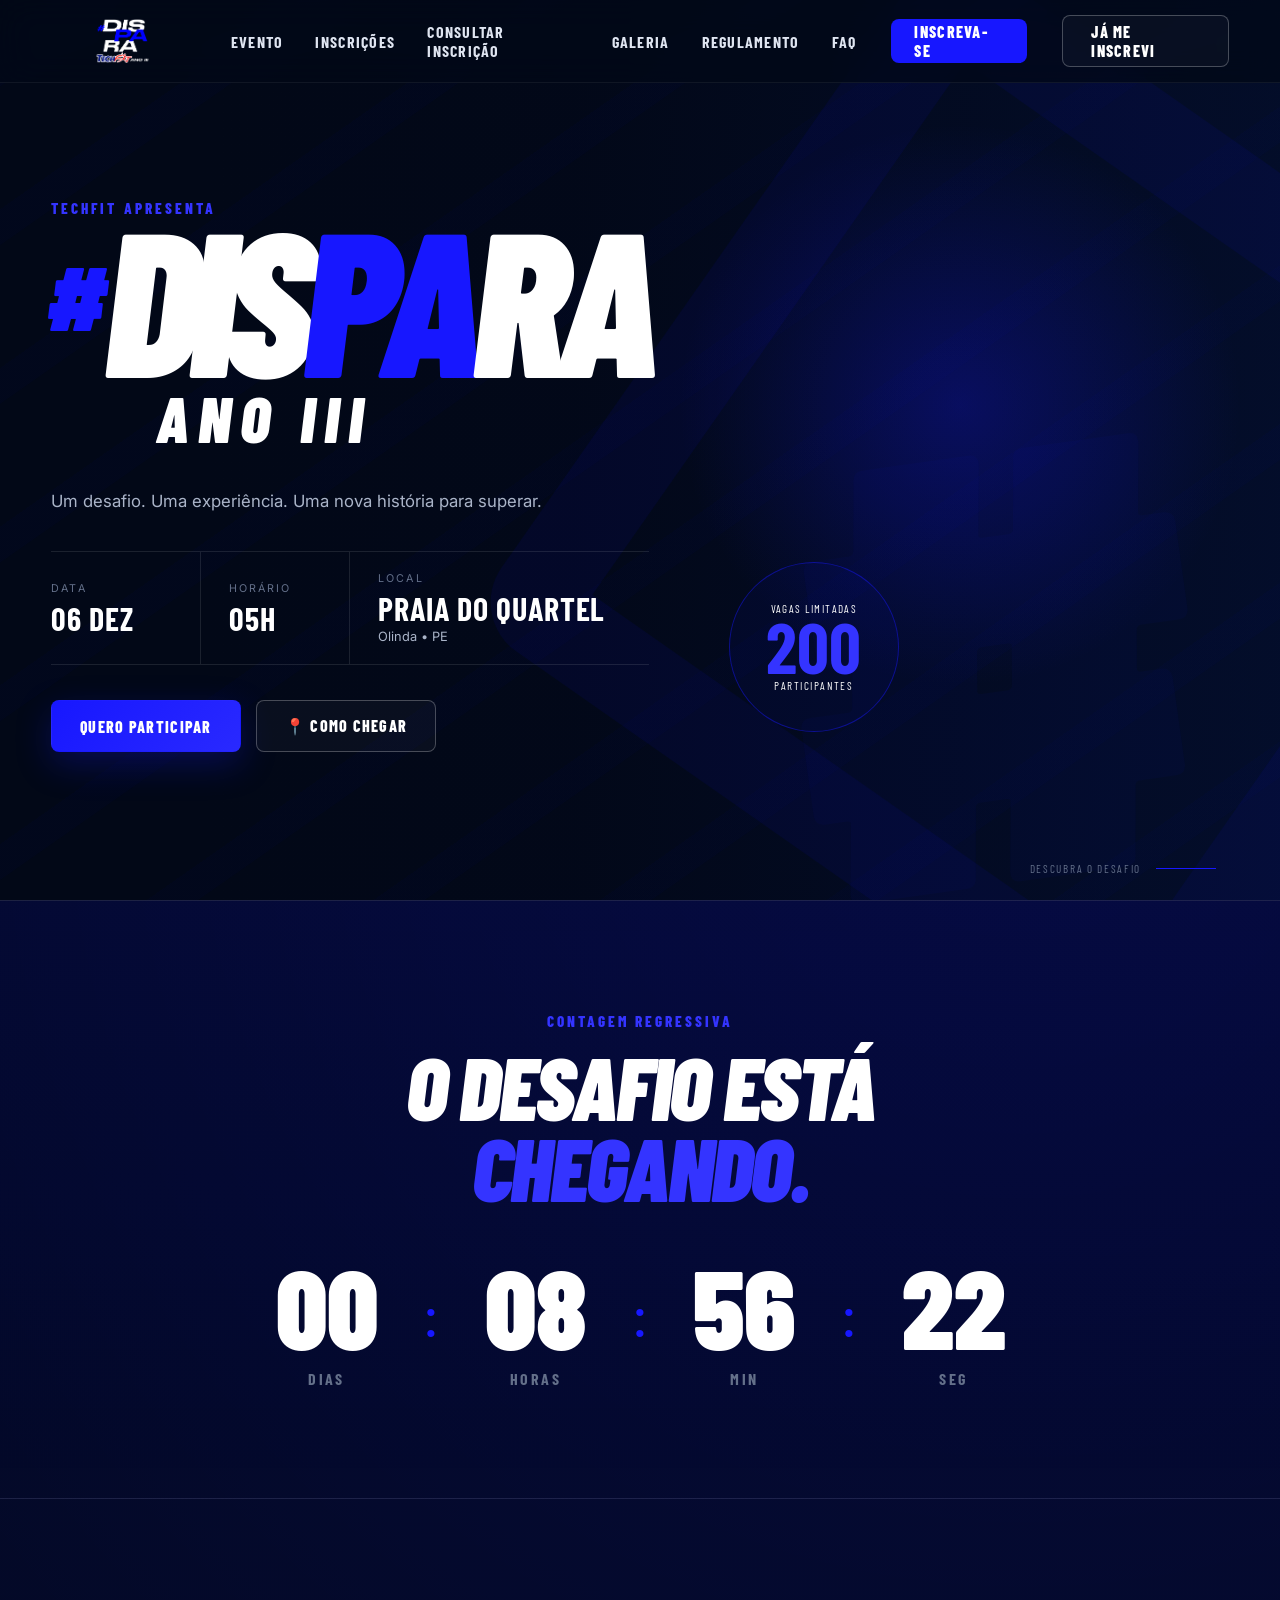
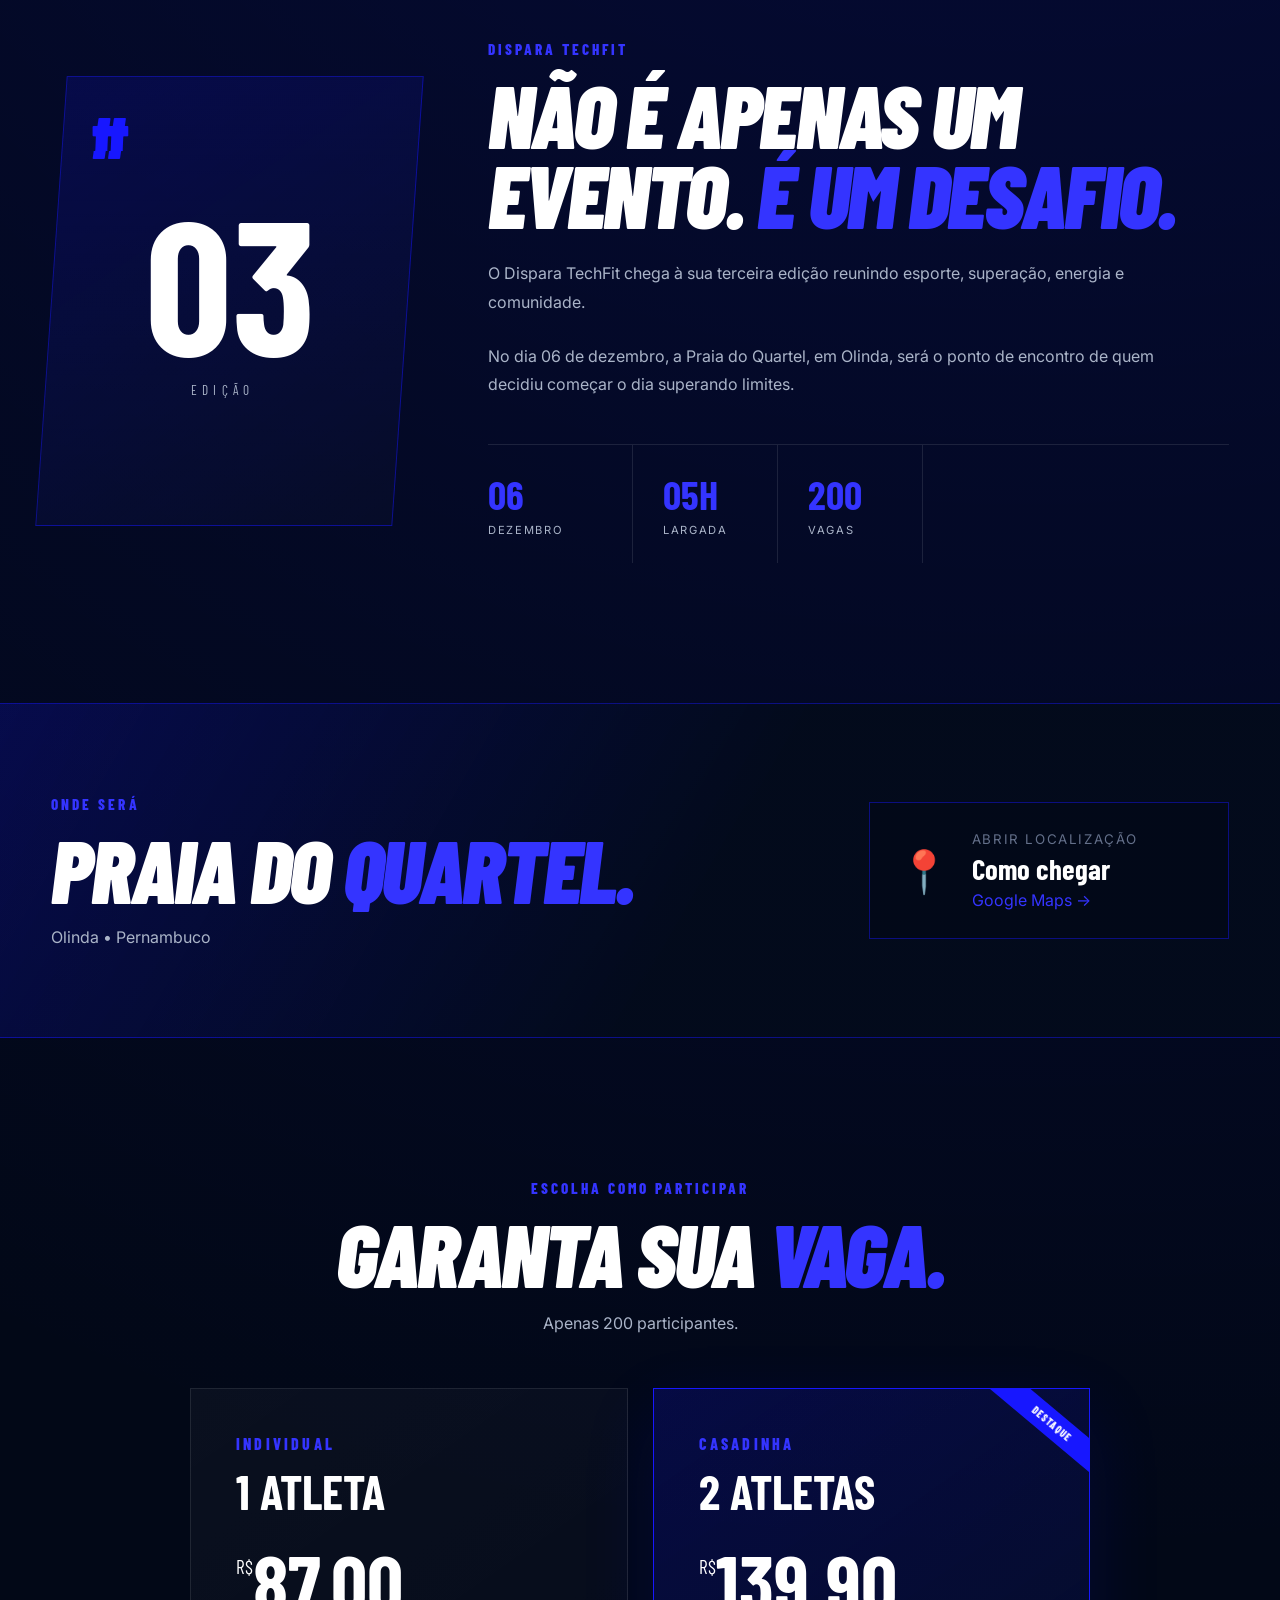
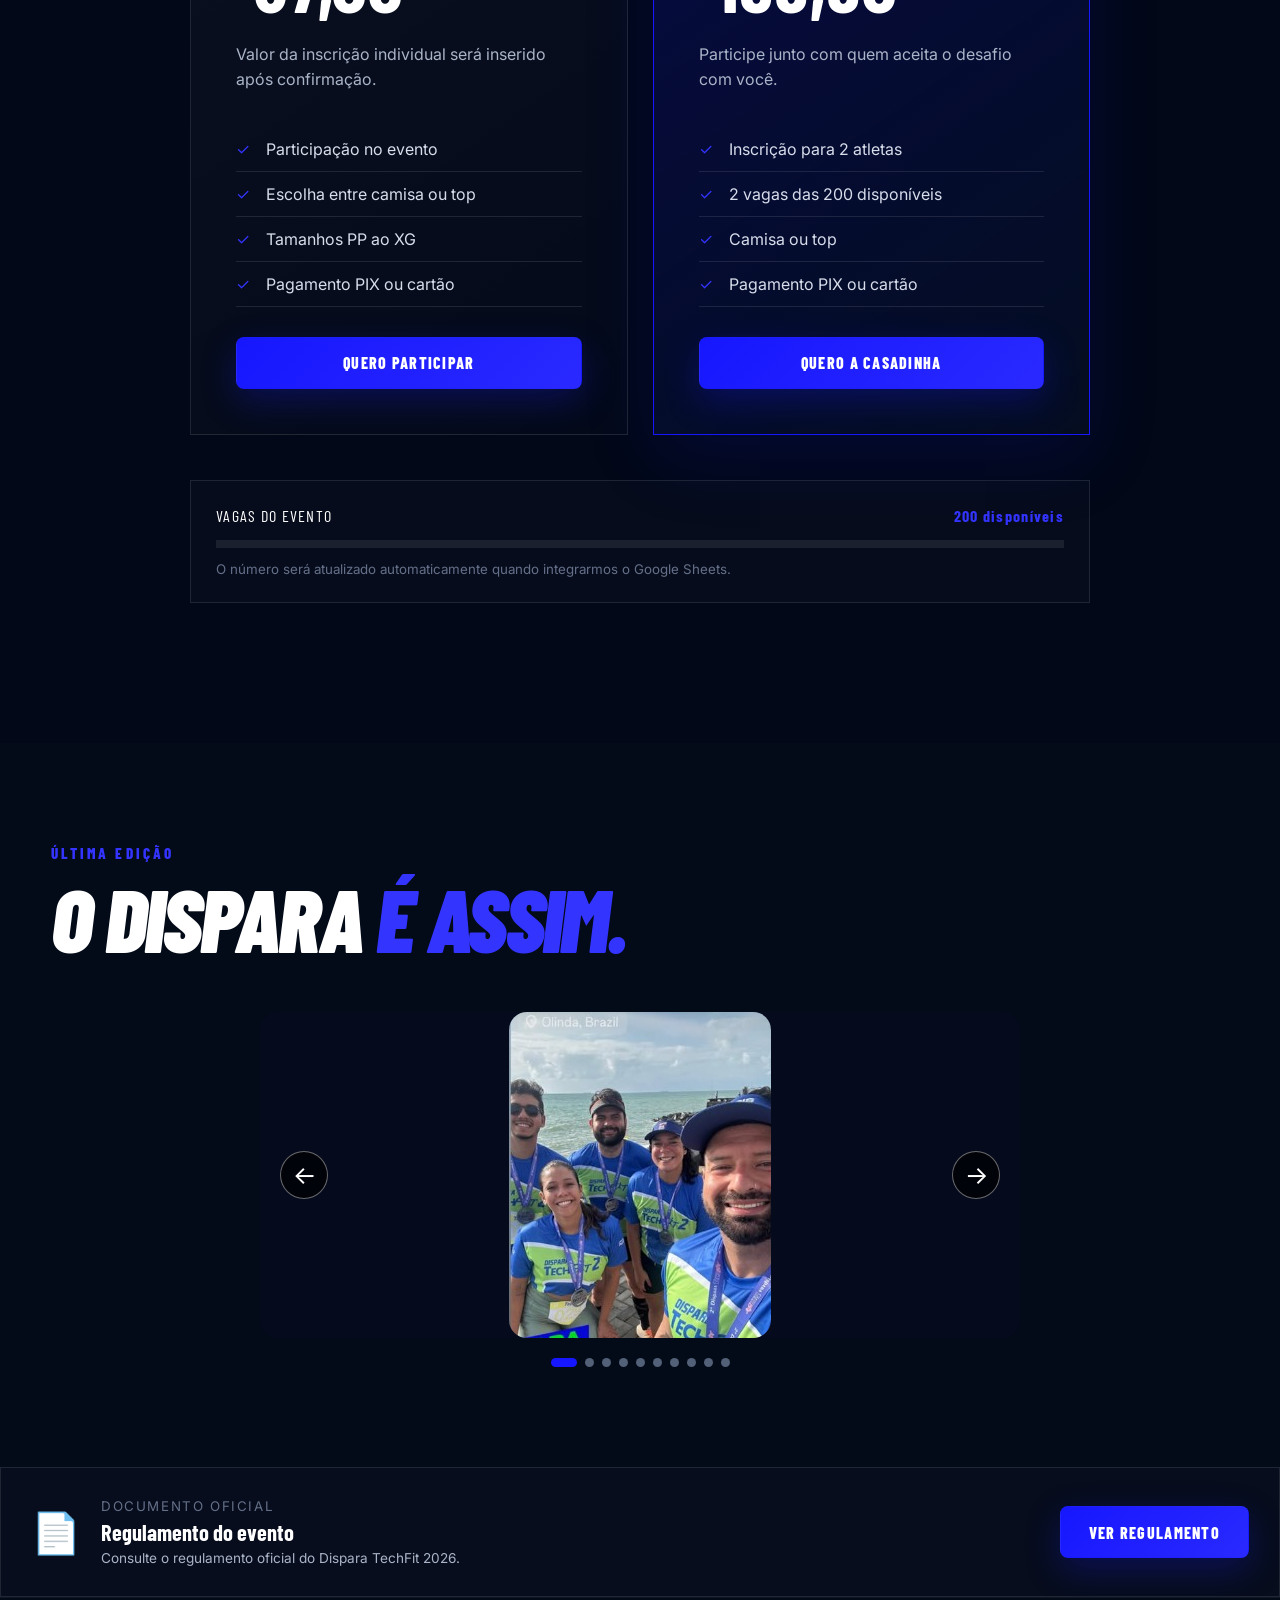
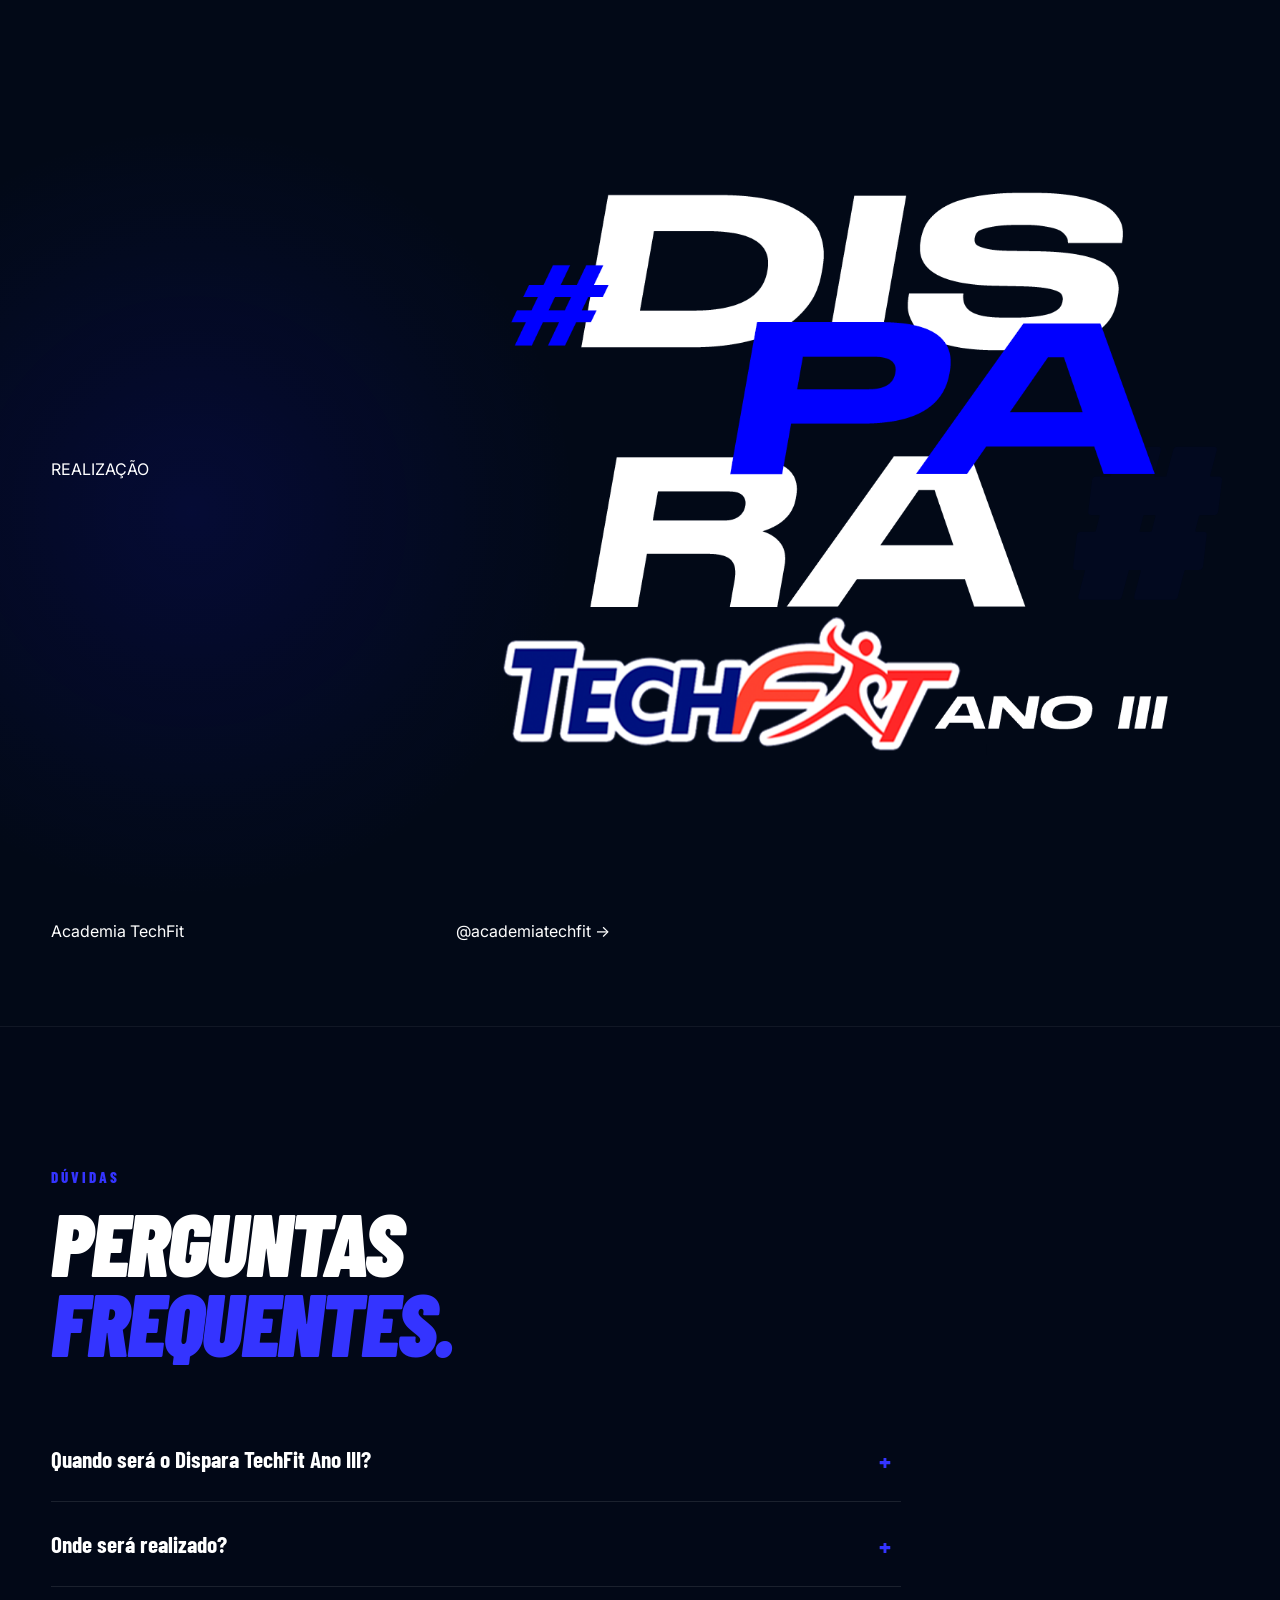
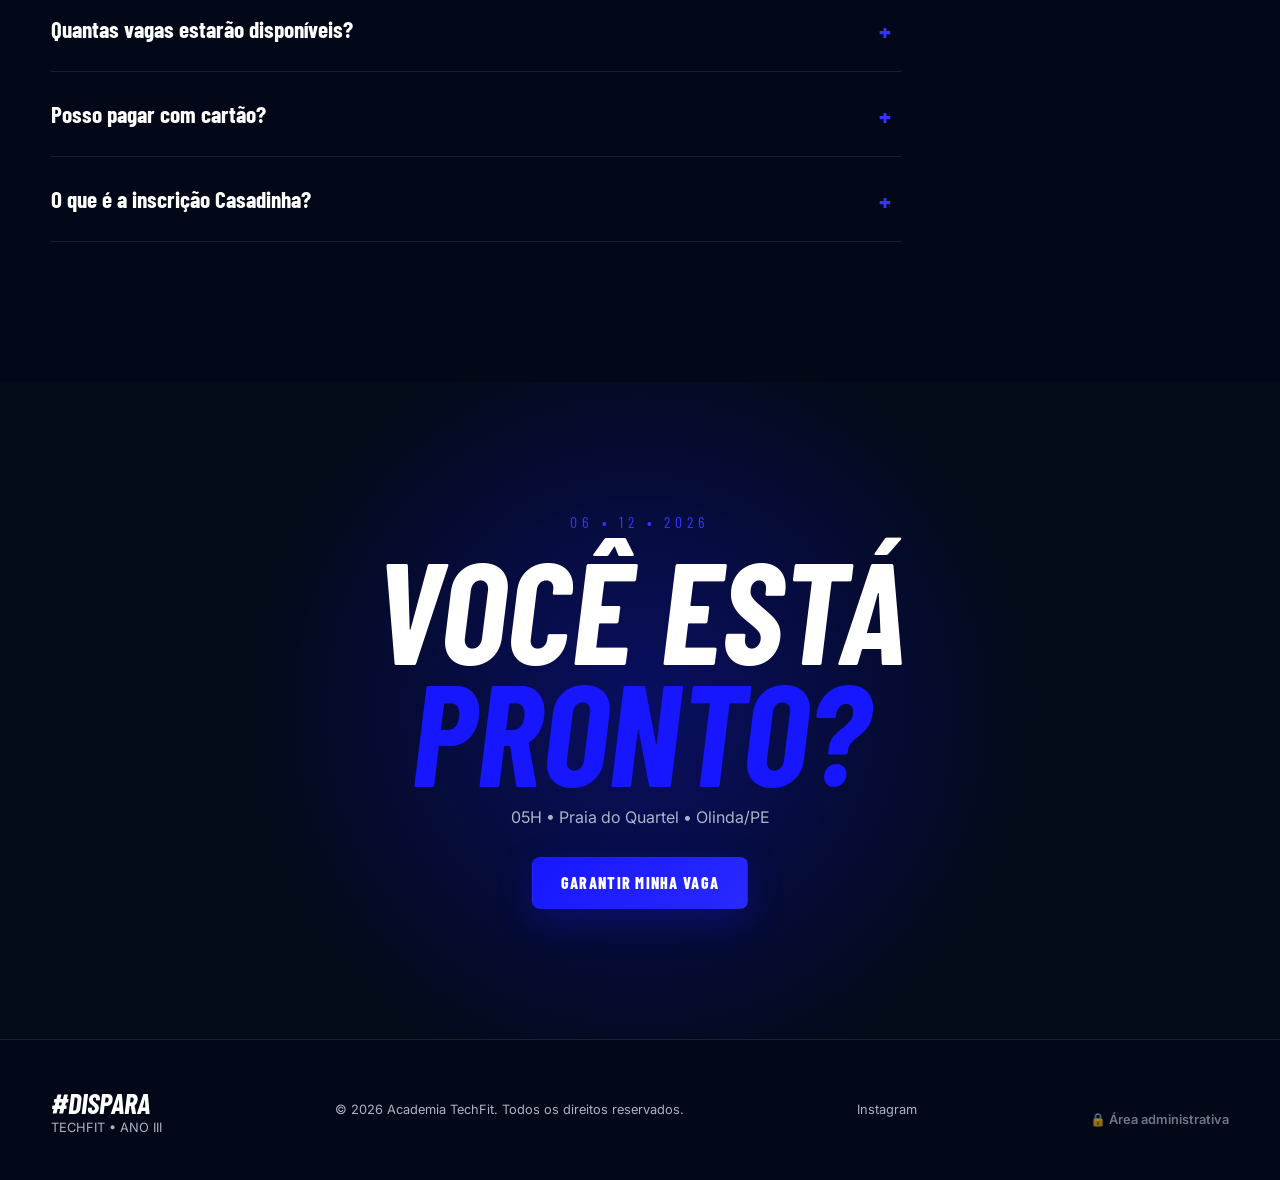
==== commit 8d3d2f4d: "ajuste no menu" ====
--- a/index.html
+++ b/index.html
@@ -1964,19 +1964,7 @@
                     </details>
 
 
-                    <details>
-
-                        <summary>
-                            Onde encontro o regulamento?
-                        </summary>
-
-                        <p>
-                            O regulamento oficial será disponibilizado
-                            nesta página assim que for fornecido
-                            pela organização.
-                        </p>
-
-                    </details>
+                    
 
                 </div>
 
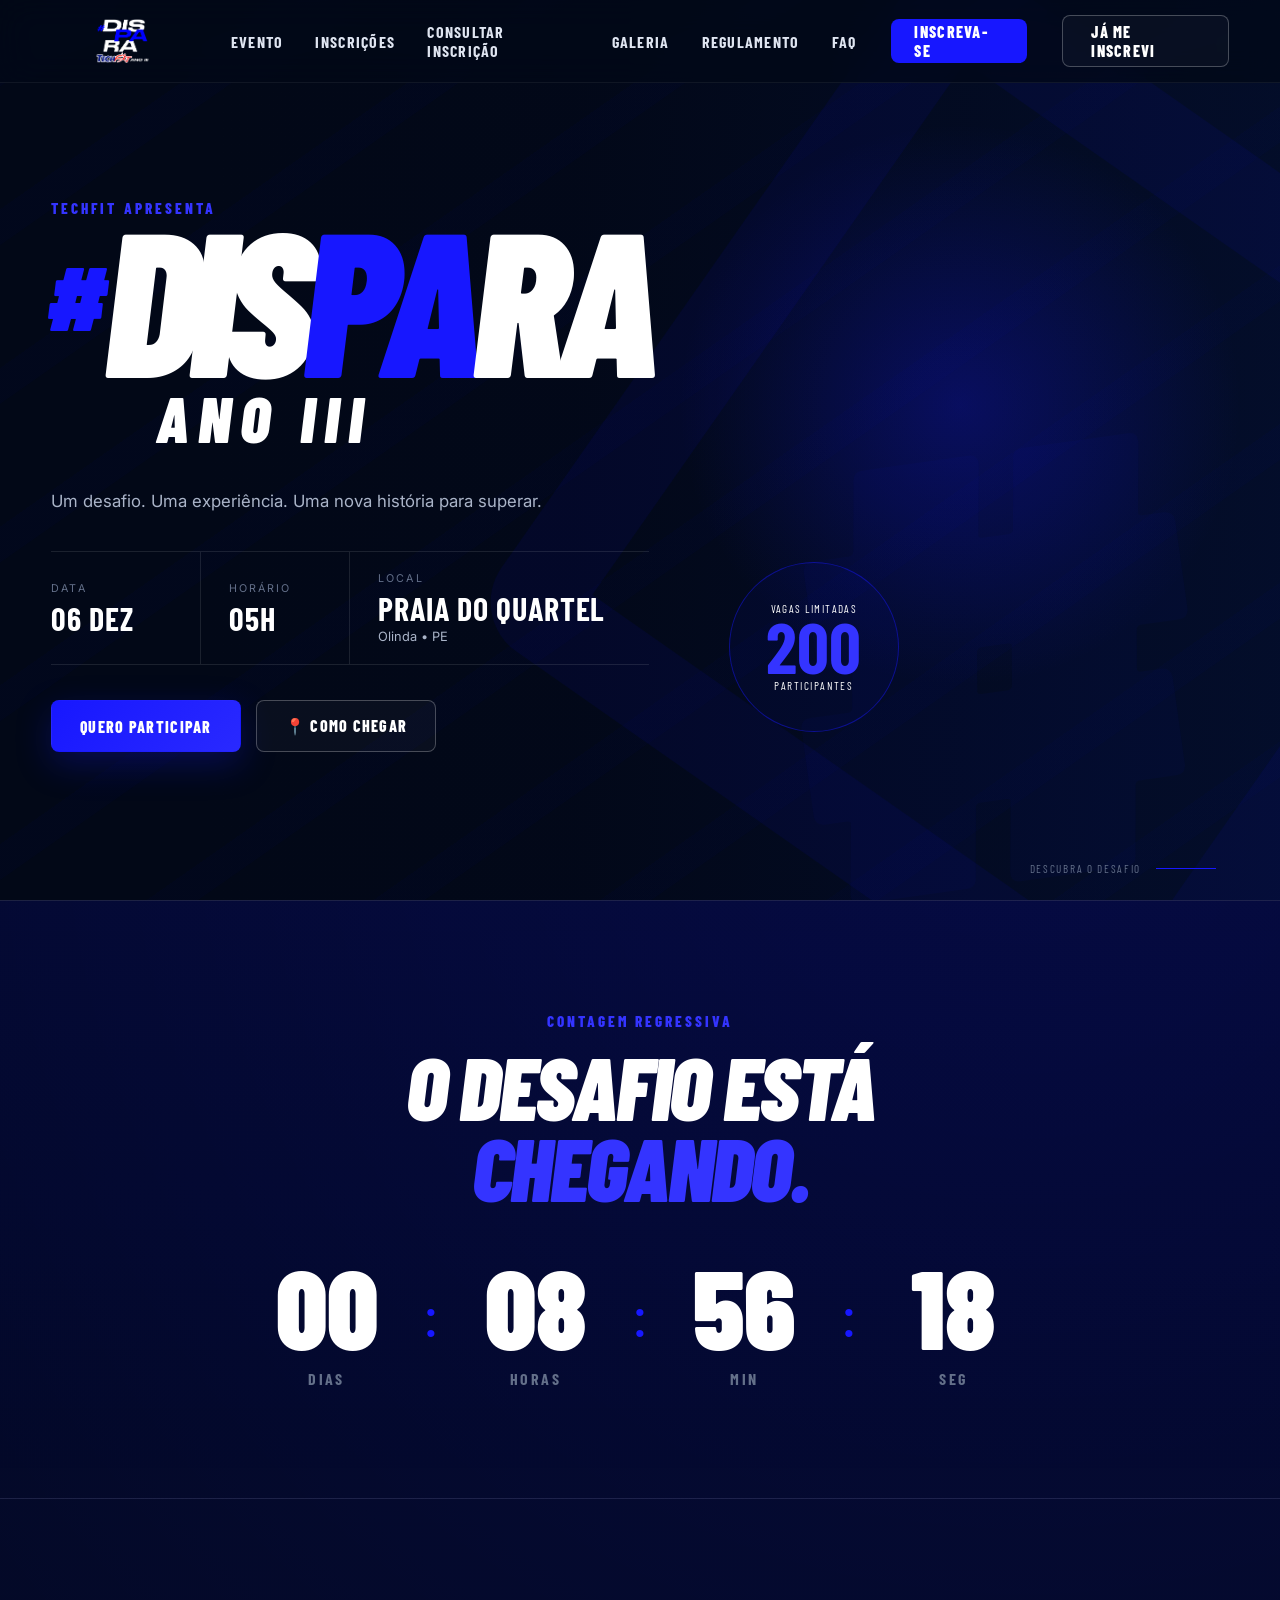
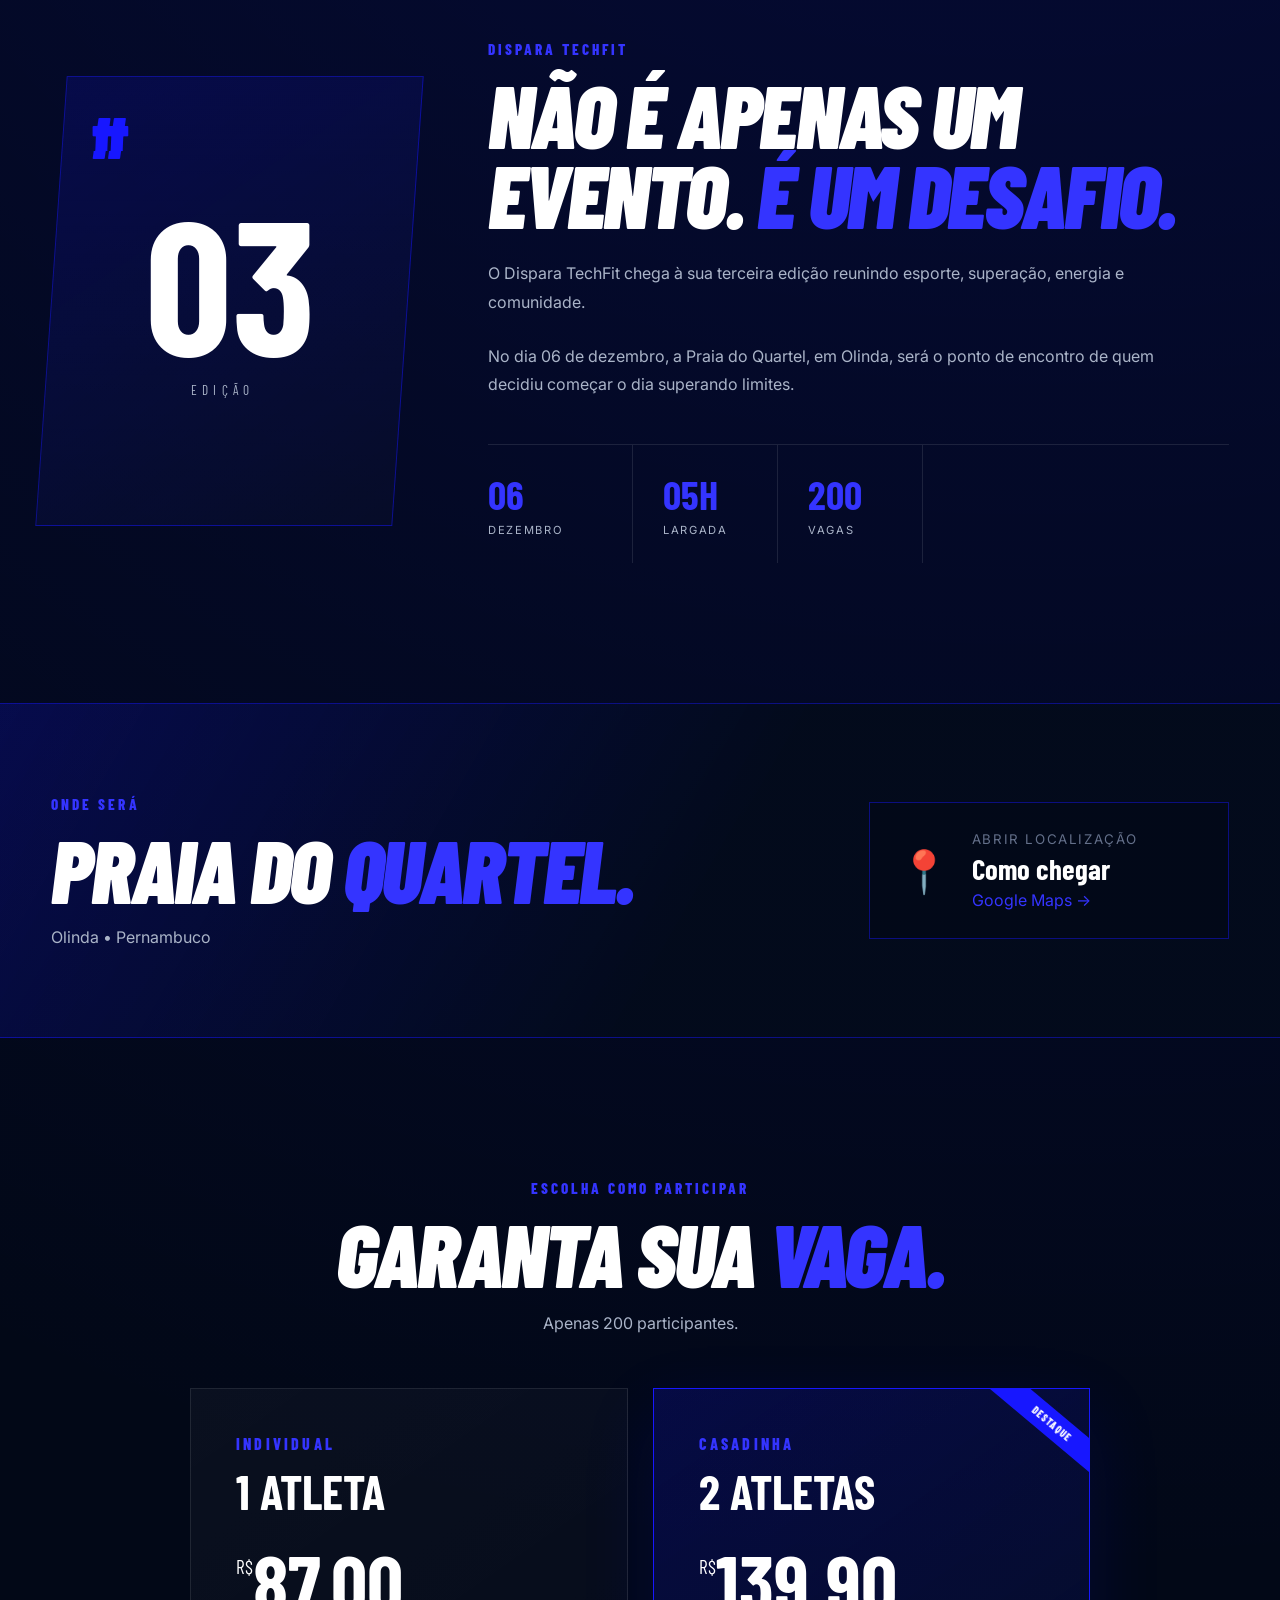
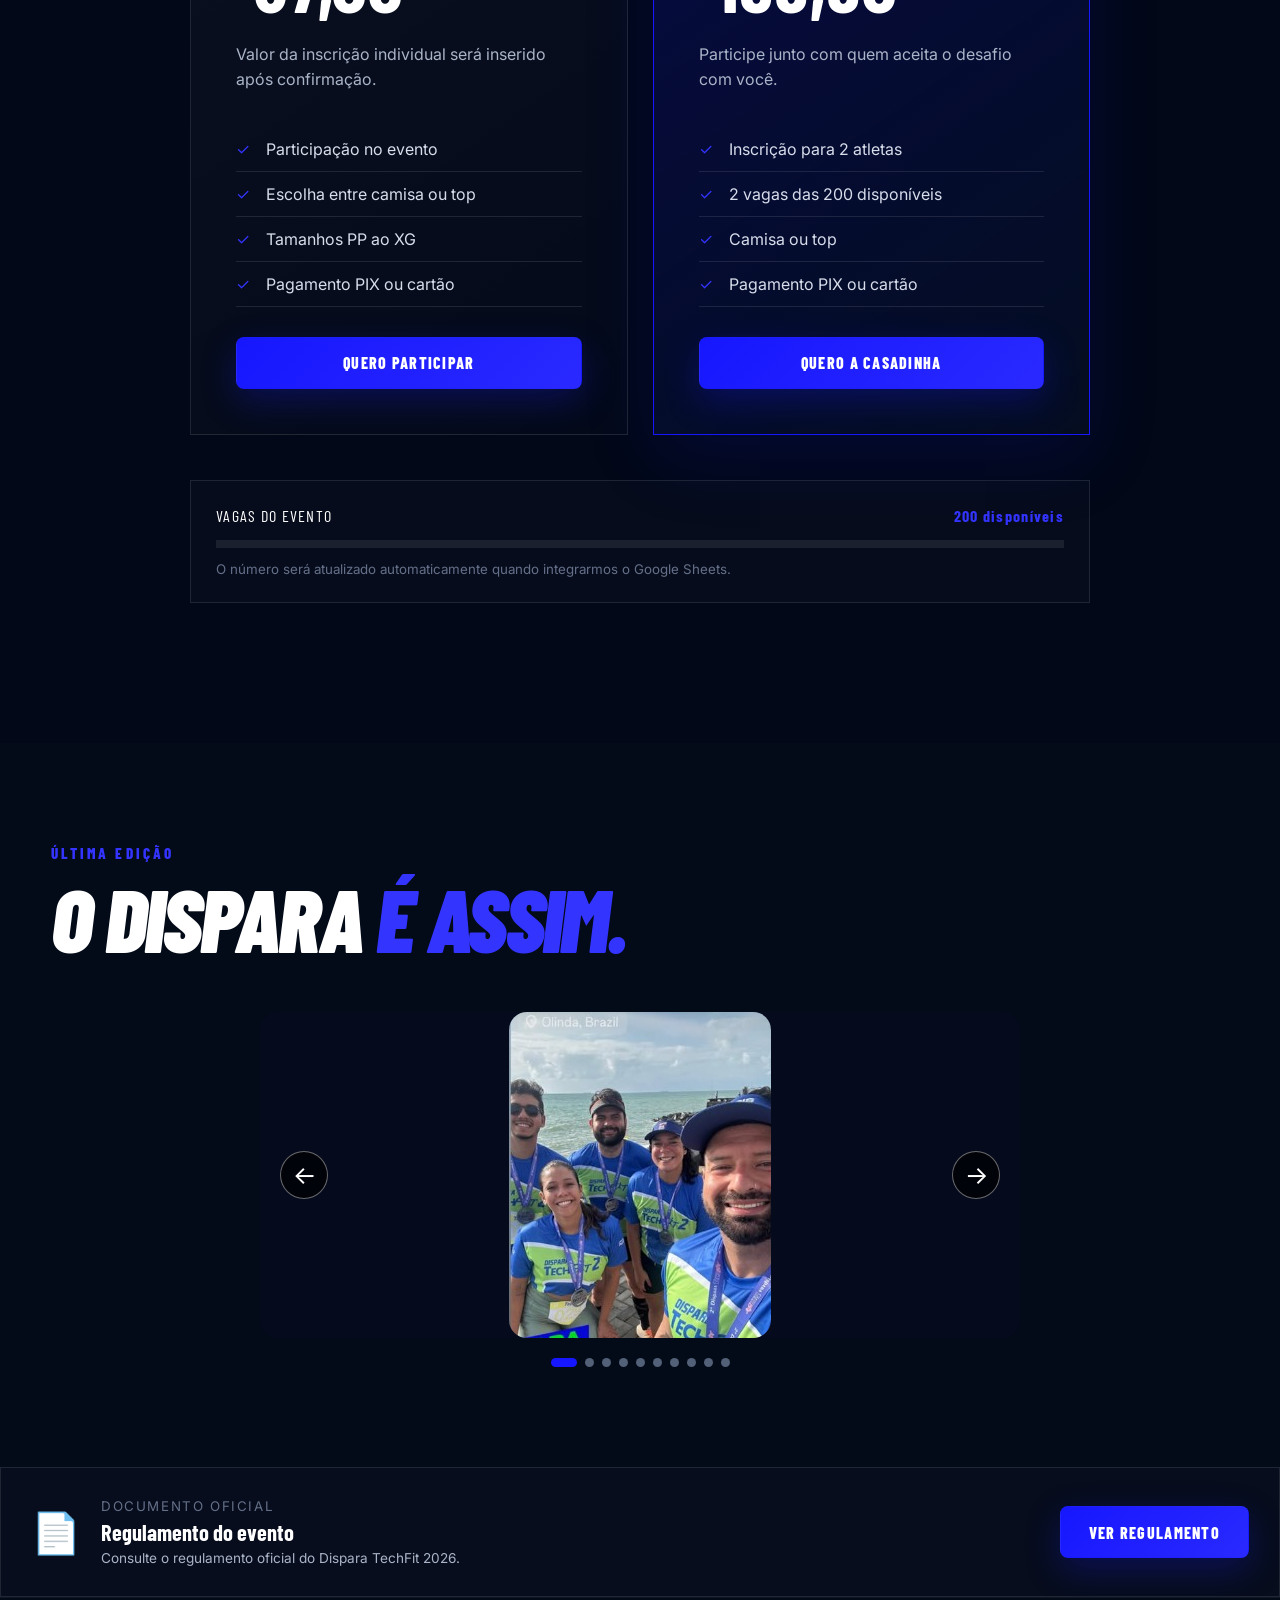
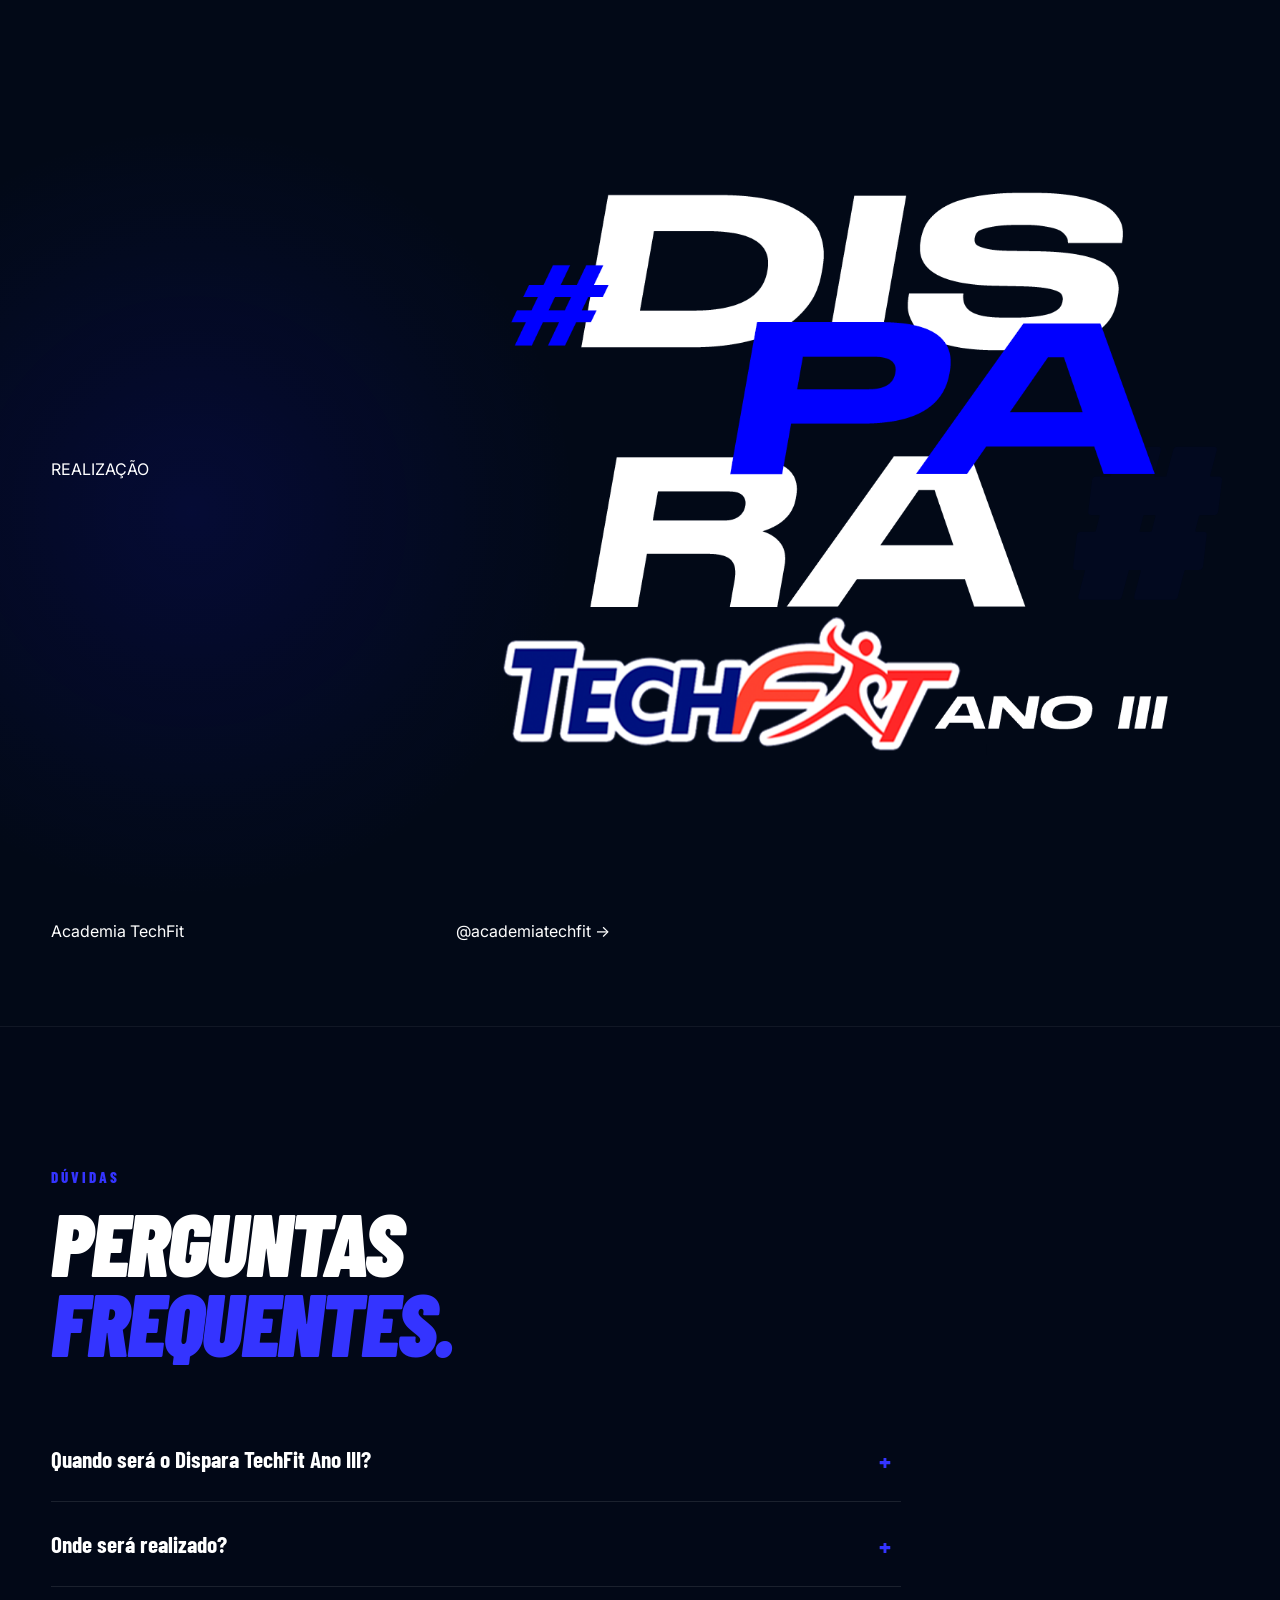
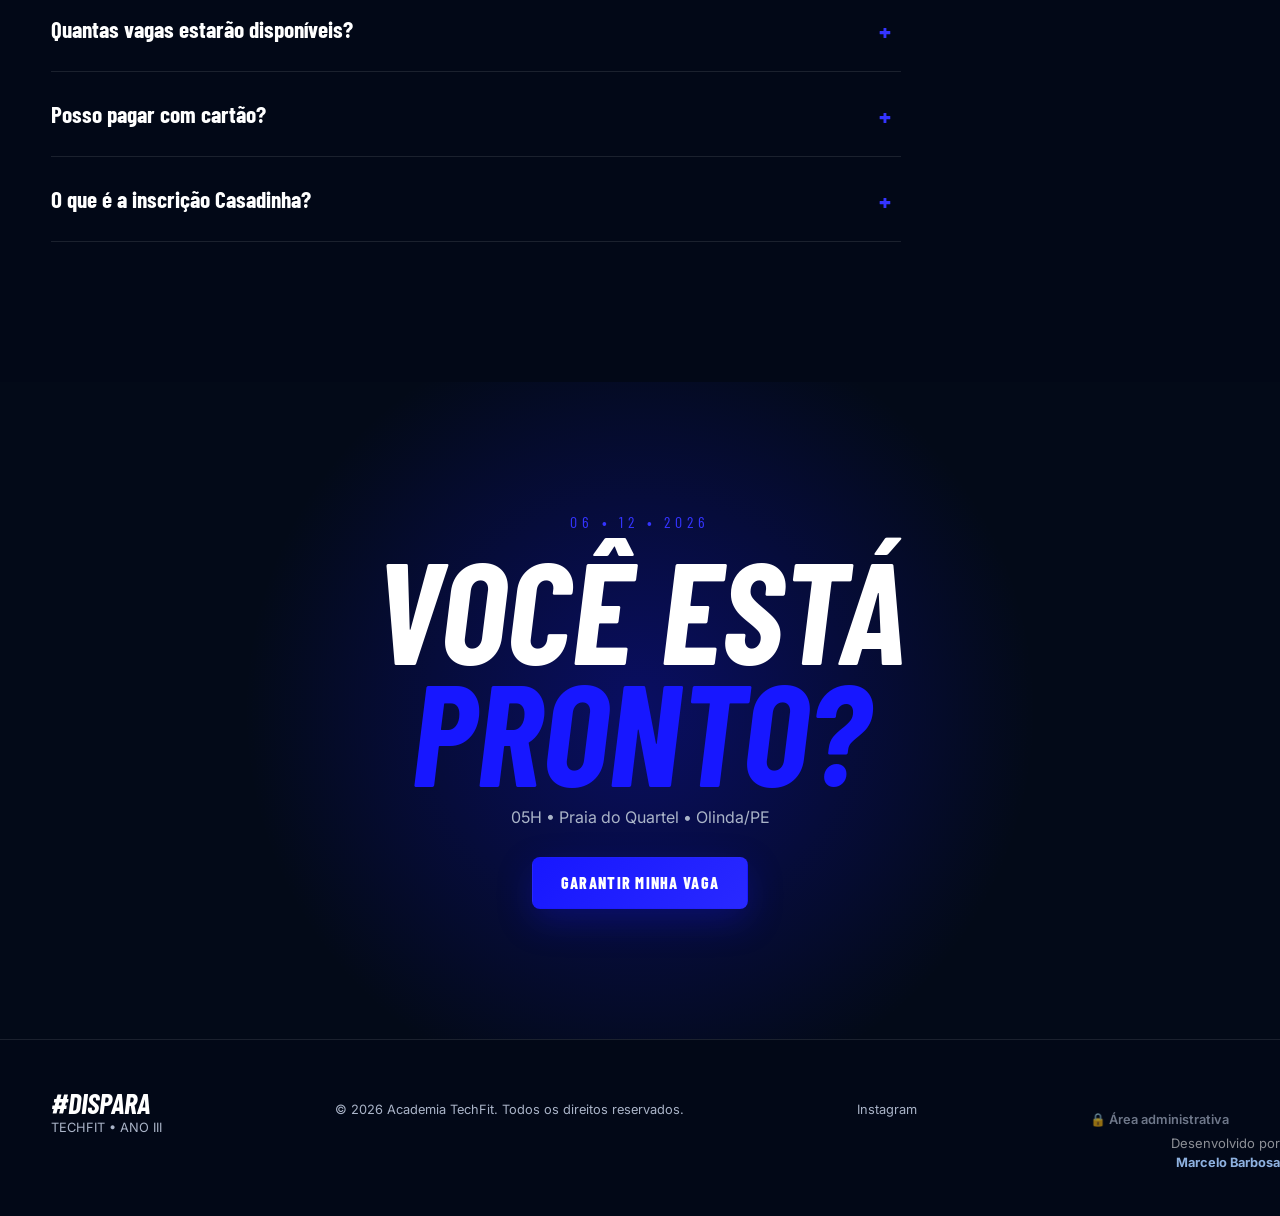
==== commit 73c9dd9d: "ajuste no footer" ====
--- a/index.html
+++ b/index.html
@@ -2051,7 +2051,22 @@
     🔒 Área administrativa
 </a>
 
+        </div><div class="footer-dev">
+
+                <span>
+                    Desenvolvido por
+                </span>
+
+                <a href="https://wa.me/5581996271475" target="_blank" rel="noopener noreferrer">
+                    <i class="fa-brands fa-whatsapp"></i>
+                    Marcelo Barbosa
+                </a>
+
+            </div>
+
         </div>
+
+
 
     </footer>
 
--- a/css/style.css
+++ b/css/style.css
@@ -50,11 +50,9 @@
 body {
     font-family: var(--font-body);
     background:
-        radial-gradient(
-            circle at 80% 10%,
+        radial-gradient(circle at 80% 10%,
             rgba(23, 23, 255, 0.16),
-            transparent 35%
-        ),
+            transparent 35%),
         var(--bg);
 
     color: var(--white);
@@ -67,13 +65,11 @@
     inset: 0;
 
     background-image:
-        repeating-linear-gradient(
-            -35deg,
+        repeating-linear-gradient(-35deg,
             transparent 0,
             transparent 100px,
             rgba(23, 23, 255, 0.025) 101px,
-            rgba(23, 23, 255, 0.025) 130px
-        );
+            rgba(23, 23, 255, 0.025) 130px);
 
     pointer-events: none;
     z-index: -1;
@@ -122,7 +118,7 @@
 
     background: rgba(2, 8, 23, 0.75);
 
-    border-bottom: 1px solid rgba(255,255,255,.06);
+    border-bottom: 1px solid rgba(255, 255, 255, .06);
 
     backdrop-filter: blur(16px);
     -webkit-backdrop-filter: blur(16px);
@@ -236,11 +232,9 @@
     color: white;
 
     background:
-        linear-gradient(
-            135deg,
+        linear-gradient(135deg,
             var(--blue),
-            #2929ff
-        );
+            #2929ff);
 
     box-shadow:
         0 12px 35px rgba(23, 23, 255, .25);
@@ -252,13 +246,13 @@
 }
 
 .btn-outline {
-    border-color: rgba(255,255,255,.25);
-    background: rgba(255,255,255,.03);
+    border-color: rgba(255, 255, 255, .25);
+    background: rgba(255, 255, 255, .03);
 }
 
 .btn-outline:hover {
     border-color: var(--blue);
-    background: rgba(23,23,255,.08);
+    background: rgba(23, 23, 255, .08);
 }
 
 .btn-small {
@@ -271,7 +265,7 @@
 .btn-disabled {
     color: var(--gray);
 
-    background: rgba(255,255,255,.05);
+    background: rgba(255, 255, 255, .05);
     border-color: var(--border);
 
     cursor: not-allowed;
@@ -288,8 +282,7 @@
     align-items: center;
 
     padding:
-        140px 0
-        90px;
+        140px 0 90px;
 
     overflow: hidden;
 }
@@ -299,17 +292,13 @@
     inset: 0;
 
     background:
-        radial-gradient(
-            circle at 75% 45%,
-            rgba(23,23,255,.28),
-            transparent 26%
-        ),
-        linear-gradient(
-            90deg,
-            rgba(2,8,23,1) 15%,
-            rgba(2,8,23,.94) 45%,
-            rgba(3,14,39,.8)
-        );
+        radial-gradient(circle at 75% 45%,
+            rgba(23, 23, 255, .28),
+            transparent 26%),
+        linear-gradient(90deg,
+            rgba(2, 8, 23, 1) 15%,
+            rgba(2, 8, 23, .94) 45%,
+            rgba(3, 14, 39, .8));
 
     z-index: -2;
 }
@@ -324,7 +313,7 @@
     right: -180px;
     top: 100px;
 
-    border: 90px solid rgba(23,23,255,.07);
+    border: 90px solid rgba(23, 23, 255, .07);
 
     transform: rotate(35deg);
 
@@ -343,7 +332,7 @@
     font-size: 42rem;
     font-weight: 900;
 
-    color: rgba(23,23,255,.035);
+    color: rgba(23, 23, 255, .035);
 
     transform: rotate(-8deg);
 }
@@ -409,8 +398,7 @@
 
 .hero-edition {
     margin:
-        18px 0
-        30px 105px;
+        18px 0 30px 105px;
 
     font-family: var(--font-title);
 
@@ -440,9 +428,7 @@
 
     display: grid;
     grid-template-columns:
-        .75fr
-        .75fr
-        1.5fr;
+        .75fr .75fr 1.5fr;
 
     margin-bottom: 35px;
 
@@ -490,7 +476,7 @@
     letter-spacing: .03em;
 }
 
-.event-info-item > span:last-child:not(.event-info-label) {
+.event-info-item>span:last-child:not(.event-info-label) {
     margin-top: 5px;
 
     color: var(--gray);
@@ -524,7 +510,7 @@
     border: 1px solid var(--blue-border);
     border-radius: 50%;
 
-    background: rgba(23,23,255,.06);
+    background: rgba(23, 23, 255, .06);
 }
 
 .vacancies-highlight span,
@@ -617,7 +603,7 @@
     color: var(--blue-light);
 }
 
-.section-heading > p {
+.section-heading>p {
     margin-top: 20px;
 
     color: var(--gray);
@@ -634,11 +620,9 @@
     border-bottom: 1px solid var(--border);
 
     background:
-        linear-gradient(
-            180deg,
-            rgba(23,23,255,.04),
-            transparent
-        );
+        linear-gradient(180deg,
+            rgba(23, 23, 255, .04),
+            transparent);
 }
 
 .countdown {
@@ -705,8 +689,7 @@
     display: grid;
 
     grid-template-columns:
-        .65fr
-        1.35fr;
+        .65fr 1.35fr;
 
     gap: 80px;
 
@@ -725,20 +708,17 @@
     align-items: center;
 
     border:
-        1px solid
-        var(--blue-border);
+        1px solid var(--blue-border);
 
     background:
-        linear-gradient(
-            145deg,
-            rgba(23,23,255,.16),
-            rgba(255,255,255,.015)
-        );
+        linear-gradient(145deg,
+            rgba(23, 23, 255, .16),
+            rgba(255, 255, 255, .015));
 
     transform: skew(-4deg);
 }
 
-.event-number > * {
+.event-number>* {
     transform: skew(4deg);
 }
 
@@ -793,7 +773,7 @@
     border-top: 1px solid var(--border);
 }
 
-.event-details > div {
+.event-details>div {
     min-width: 145px;
 
     padding: 25px 30px;
@@ -801,7 +781,7 @@
     border-right: 1px solid var(--border);
 }
 
-.event-details > div:first-child {
+.event-details>div:first-child {
     padding-left: 0;
 }
 
@@ -831,11 +811,9 @@
     padding: 90px 0;
 
     background:
-        linear-gradient(
-            120deg,
-            rgba(23,23,255,.20),
-            rgba(3,11,28,.95) 55%
-        );
+        linear-gradient(120deg,
+            rgba(23, 23, 255, .20),
+            rgba(3, 11, 28, .95) 55%);
 
     border-top: 1px solid var(--blue-border);
     border-bottom: 1px solid var(--blue-border);
@@ -868,7 +846,7 @@
 
     border: 1px solid var(--blue-border);
 
-    background: rgba(2,8,23,.55);
+    background: rgba(2, 8, 23, .55);
 
     transition: var(--transition);
 }
@@ -876,7 +854,7 @@
 .location-card:hover {
     transform: translateY(-5px);
 
-    background: rgba(23,23,255,.12);
+    background: rgba(23, 23, 255, .12);
 }
 
 .location-icon {
@@ -934,11 +912,9 @@
     border: 1px solid var(--border);
 
     background:
-        linear-gradient(
-            145deg,
-            rgba(255,255,255,.035),
-            rgba(255,255,255,.01)
-        );
+        linear-gradient(145deg,
+            rgba(255, 255, 255, .035),
+            rgba(255, 255, 255, .01));
 
     overflow: hidden;
 
@@ -955,15 +931,12 @@
     border-color: var(--blue);
 
     background:
-        linear-gradient(
-            145deg,
-            rgba(23,23,255,.19),
-            rgba(5,15,35,.8)
-        );
+        linear-gradient(145deg,
+            rgba(23, 23, 255, .19),
+            rgba(5, 15, 35, .8));
 
     box-shadow:
-        0 25px 70px
-        rgba(23,23,255,.12);
+        0 25px 70px rgba(23, 23, 255, .12);
 }
 
 .featured-label {
@@ -1077,7 +1050,7 @@
 
     border: 1px solid var(--border);
 
-    background: rgba(255,255,255,.02);
+    background: rgba(255, 255, 255, .02);
 }
 
 .vacancies-header {
@@ -1100,7 +1073,7 @@
 
     overflow: hidden;
 
-    background: rgba(255,255,255,.08);
+    background: rgba(255, 255, 255, .08);
 }
 
 .vacancies-progress {
@@ -1108,16 +1081,14 @@
     height: 100%;
 
     background:
-        linear-gradient(
-            90deg,
+        linear-gradient(90deg,
             var(--blue),
-            #5656ff
-        );
+            #5656ff);
 
     transition: width .8s ease;
 }
 
-.vacancies-status > small {
+.vacancies-status>small {
     display: block;
 
     margin-top: 13px;
@@ -1187,9 +1158,9 @@
     display: flex;
     align-items: center;
     justify-content: center;
-    border: 1px solid rgba(255,255,255,.4);
+    border: 1px solid rgba(255, 255, 255, .4);
     border-radius: 50%;
-    background: rgba(0,0,0,.65);
+    background: rgba(0, 0, 0, .65);
     color: #fff;
     font-size: 25px;
     cursor: pointer;
@@ -1201,8 +1172,13 @@
     background: var(--blue);
 }
 
-.carousel-button.prev { left: 20px; }
-.carousel-button.next { right: 20px; }
+.carousel-button.prev {
+    left: 20px;
+}
+
+.carousel-button.next {
+    right: 20px;
+}
 
 .carousel-dots {
     display: flex;
@@ -1231,13 +1207,33 @@
 }
 
 @media (max-width: 600px) {
-    .gallery-section { padding: 80px 0; }
-    .gallery-carousel { width: calc(100% - 24px); }
-    .gallery-slide img { max-height: 440px; }
-    .carousel-button { width: 40px; height: 40px; font-size: 20px; }
-    .carousel-button.prev { left: 10px; }
-    .carousel-button.next { right: 10px; }
-}
+    .gallery-section {
+        padding: 80px 0;
+    }
+
+    .gallery-carousel {
+        width: calc(100% - 24px);
+    }
+
+    .gallery-slide img {
+        max-height: 440px;
+    }
+
+    .carousel-button {
+        width: 40px;
+        height: 40px;
+        font-size: 20px;
+    }
+
+    .carousel-button.prev {
+        left: 10px;
+    }
+
+    .carousel-button.next {
+        right: 10px;
+    }
+}
+
 /* =========================================================
    RULES
 ========================================================= */
@@ -1250,15 +1246,14 @@
     display: grid;
 
     grid-template-columns:
-        1fr
-        1fr;
+        1fr 1fr;
 
     gap: 80px;
 
     align-items: center;
 }
 
-.rules-container > div:first-child p {
+.rules-container>div:first-child p {
     margin-top: 25px;
 
     color: var(--gray);
@@ -1270,9 +1265,7 @@
     display: grid;
 
     grid-template-columns:
-        auto
-        1fr
-        auto;
+        auto 1fr auto;
 
     gap: 20px;
 
@@ -1282,7 +1275,7 @@
 
     border: 1px solid var(--border);
 
-    background: rgba(255,255,255,.025);
+    background: rgba(255, 255, 255, .025);
 }
 
 .rules-icon {
@@ -1388,15 +1381,13 @@
     overflow: hidden;
 
     background:
-        radial-gradient(
-            circle,
-            rgba(23,23,255,.32),
-            transparent 55%
-        ),
+        radial-gradient(circle,
+            rgba(23, 23, 255, .32),
+            transparent 55%),
         #030a18;
 }
 
-.final-cta-container > span {
+.final-cta-container>span {
     font-family: var(--font-title);
 
     letter-spacing: .3em;
@@ -1447,7 +1438,7 @@
     gap: 30px;
 }
 
-.footer-container > div {
+.footer-container>div {
     display: flex;
     flex-direction: column;
 }
@@ -1495,15 +1486,12 @@
     border: 1px solid var(--blue-border);
 
     background:
-        linear-gradient(
-            145deg,
-            rgba(23,23,255,.08),
-            rgba(2,8,23,.96)
-        );
+        linear-gradient(145deg,
+            rgba(23, 23, 255, .08),
+            rgba(2, 8, 23, .96));
 
     box-shadow:
-        0 30px 90px
-        rgba(0,0,0,.35);
+        0 30px 90px rgba(0, 0, 0, .35);
 }
 
 .registration-form-wrapper.active {
@@ -1556,7 +1544,7 @@
     border: 1px solid var(--border);
     border-radius: 50%;
 
-    background: rgba(255,255,255,.03);
+    background: rgba(255, 255, 255, .03);
 
     color: white;
 
@@ -1632,8 +1620,7 @@
     background: var(--blue);
 
     box-shadow:
-        0 0 25px
-        rgba(23,23,255,.35);
+        0 0 25px rgba(23, 23, 255, .35);
 }
 
 .progress-step.completed span {
@@ -1647,8 +1634,7 @@
     height: 1px;
 
     margin:
-        0 10px
-        20px;
+        0 10px 20px;
 
     background: var(--border);
 }
@@ -1690,14 +1676,14 @@
     margin-bottom: 35px;
 }
 
-.form-step-title > span {
+.form-step-title>span {
     font-family: var(--font-title);
 
     font-size: 4rem;
 
     font-weight: 900;
 
-    color: rgba(23,23,255,.35);
+    color: rgba(23, 23, 255, .35);
 }
 
 .form-step-title h4 {
@@ -1724,7 +1710,7 @@
 
     border: 1px solid var(--border);
 
-    background: rgba(255,255,255,.018);
+    background: rgba(255, 255, 255, .018);
 }
 
 .athlete-title {
@@ -1794,7 +1780,7 @@
 
     outline: none;
 
-    background: rgba(255,255,255,.035);
+    background: rgba(255, 255, 255, .035);
 
     color: white;
 
@@ -1805,15 +1791,14 @@
     border-color: var(--blue);
 
     box-shadow:
-        0 0 0 3px
-        rgba(23,23,255,.1);
+        0 0 0 3px rgba(23, 23, 255, .1);
 }
 
 .form-group input.error {
     border-color: #ff4040;
 }
 
-.form-group > small {
+.form-group>small {
     display: block;
 
     margin-top: 8px;
@@ -1861,7 +1846,7 @@
     opacity: 0;
 }
 
-.option-card > span {
+.option-card>span {
     min-height: 95px;
 
     display: flex;
@@ -1873,7 +1858,7 @@
     border: 1px solid var(--border);
     border-radius: 8px;
 
-    background: rgba(255,255,255,.02);
+    background: rgba(255, 255, 255, .02);
 
     transition: .25s ease;
 }
@@ -1890,15 +1875,14 @@
     color: var(--gray);
 }
 
-.option-card input:checked + span {
+.option-card input:checked+span {
     border-color: var(--blue);
 
     background:
-        rgba(23,23,255,.15);
+        rgba(23, 23, 255, .15);
 
     box-shadow:
-        inset 0 0 0 1px
-        var(--blue);
+        inset 0 0 0 1px var(--blue);
 }
 
 
@@ -1934,7 +1918,7 @@
     border: 1px solid var(--border);
     border-radius: 6px;
 
-    background: rgba(255,255,255,.02);
+    background: rgba(255, 255, 255, .02);
 
     font-family: var(--font-title);
 
@@ -1943,14 +1927,13 @@
     transition: .25s ease;
 }
 
-.size-options input:checked + span {
+.size-options input:checked+span {
     border-color: var(--blue);
 
     background: var(--blue);
 
     box-shadow:
-        0 8px 25px
-        rgba(23,23,255,.25);
+        0 8px 25px rgba(23, 23, 255, .25);
 }
 
 
@@ -1969,13 +1952,13 @@
     border: 1px solid var(--border);
 }
 
-.order-summary > div {
+.order-summary>div {
     padding: 22px;
 
     border-right: 1px solid var(--border);
 }
 
-.order-summary > div:last-child {
+.order-summary>div:last-child {
     border-right: 0;
 }
 
@@ -2030,7 +2013,7 @@
     border: 1px solid var(--border);
     border-radius: 8px;
 
-    background: rgba(255,255,255,.02);
+    background: rgba(255, 255, 255, .02);
 
     transition: .25s ease;
 }
@@ -2039,7 +2022,7 @@
     border-color: var(--blue);
 
     background:
-        rgba(23,23,255,.13);
+        rgba(23, 23, 255, .13);
 }
 
 .payment-card input {
@@ -2048,7 +2031,7 @@
     opacity: 0;
 }
 
-.payment-card > span:last-child {
+.payment-card>span:last-child {
     display: flex;
     flex-direction: column;
 }
@@ -2074,7 +2057,7 @@
     border-radius: 50%;
 
     background:
-        rgba(23,23,255,.15);
+        rgba(23, 23, 255, .15);
 
     color: var(--blue-light);
 
@@ -2094,7 +2077,7 @@
     border: 1px solid var(--blue-border);
 
     background:
-        rgba(23,23,255,.05);
+        rgba(23, 23, 255, .05);
 }
 
 .payment-content.active {
@@ -2149,8 +2132,7 @@
     display: grid;
 
     grid-template-columns:
-        auto
-        1fr;
+        auto 1fr;
 
     gap: 25px;
 
@@ -2193,7 +2175,7 @@
     color: var(--gray);
 }
 
-.pix-code-area > div {
+.pix-code-area>div {
     display: flex;
 }
 
@@ -2243,11 +2225,10 @@
     text-align: center;
 
     border:
-        2px dashed
-        rgba(23,23,255,.45);
+        2px dashed rgba(23, 23, 255, .45);
 
     background:
-        rgba(23,23,255,.04);
+        rgba(23, 23, 255, .04);
 
     transition: .3s ease;
 }
@@ -2257,7 +2238,7 @@
     border-color: var(--blue);
 
     background:
-        rgba(23,23,255,.10);
+        rgba(23, 23, 255, .10);
 }
 
 .upload-area input {
@@ -2277,7 +2258,7 @@
     border-radius: 50%;
 
     background:
-        rgba(23,23,255,.15);
+        rgba(23, 23, 255, .15);
 
     color: var(--blue-light);
 
@@ -2385,8 +2366,7 @@
     font-size: 2.5rem;
 
     box-shadow:
-        0 0 40px
-        rgba(23,23,255,.35);
+        0 0 40px rgba(23, 23, 255, .35);
 }
 
 .registration-success h3 {
@@ -2405,7 +2385,7 @@
     color: var(--blue-light);
 }
 
-.registration-success > p {
+.registration-success>p {
     max-width: 550px;
 
     margin: 25px auto;
@@ -2425,7 +2405,7 @@
     border: 1px solid var(--blue-border);
 
     background:
-        rgba(23,23,255,.08);
+        rgba(23, 23, 255, .08);
 }
 
 .registration-number small {
@@ -2458,11 +2438,9 @@
     position: relative;
     padding: 110px 0;
     background:
-        radial-gradient(
-            circle at 80% 20%,
+        radial-gradient(circle at 80% 20%,
             rgba(24, 24, 255, 0.12),
-            transparent 35%
-        ),
+            transparent 35%),
         #020b19;
     overflow: hidden;
 }
@@ -2472,12 +2450,10 @@
     position: absolute;
     inset: 0;
     background:
-        linear-gradient(
-            135deg,
+        linear-gradient(135deg,
             transparent 0%,
             rgba(24, 24, 255, 0.025) 50%,
-            transparent 100%
-        );
+            transparent 100%);
     pointer-events: none;
 }
 
@@ -2523,7 +2499,7 @@
     color: var(--blue);
 }
 
-.consultation-intro > p {
+.consultation-intro>p {
     max-width: 470px;
 
     font-family: var(--font-body);
@@ -2550,7 +2526,7 @@
     background: rgba(24, 24, 255, 0.06);
 }
 
-.consultation-security > span {
+.consultation-security>span {
     display: flex;
     align-items: center;
     justify-content: center;
@@ -2586,11 +2562,9 @@
     padding: 42px;
 
     background:
-        linear-gradient(
-            145deg,
+        linear-gradient(145deg,
             rgba(11, 24, 48, 0.97),
-            rgba(4, 13, 30, 0.98)
-        );
+            rgba(4, 13, 30, 0.98));
 
     border: 1px solid rgba(255, 255, 255, 0.1);
 
@@ -2809,7 +2783,7 @@
    NOME
 ========================================================= */
 
-.consultation-result > h3 {
+.consultation-result>h3 {
     margin: 0 0 24px;
 
     font-family: var(--font-title);
@@ -2833,7 +2807,7 @@
     margin-bottom: 14px;
 }
 
-.consultation-data-grid > div {
+.consultation-data-grid>div {
     padding: 17px;
 
     background: rgba(255, 255, 255, 0.035);
@@ -2963,7 +2937,7 @@
     display: none !important;
 }
 
-.receipt-reupload > p {
+.receipt-reupload>p {
     margin: 0 0 17px;
 
     font-family: var(--font-body);
@@ -3004,7 +2978,7 @@
     transform: translateY(-2px);
 }
 
-.consult-upload > span {
+.consult-upload>span {
     display: flex;
     align-items: center;
     justify-content: center;
@@ -3147,7 +3121,7 @@
         grid-template-columns: 1fr;
     }
 
-    .consultation-result > h3 {
+    .consultation-result>h3 {
         font-size: 2rem;
     }
 
@@ -3166,11 +3140,9 @@
     padding: 85px 0;
 
     background:
-        radial-gradient(
-            circle at 15% 50%,
+        radial-gradient(circle at 15% 50%,
             rgba(24, 24, 255, 0.13),
-            transparent 32%
-        ),
+            transparent 32%),
         #020917;
 
     border-top: 1px solid rgba(255, 255, 255, 0.06);
@@ -3284,11 +3256,9 @@
 
     font-family: var(--font-title);
 
-    font-size: clamp(
-        3rem,
-        6vw,
-        5.5rem
-    );
+    font-size: clamp(3rem,
+            6vw,
+            5.5rem);
 
     font-weight: 900;
     font-style: italic;
@@ -3306,7 +3276,7 @@
 }
 
 
-.organizer-content > p {
+.organizer-content>p {
     max-width: 500px;
 
     margin-bottom: 28px;
@@ -3316,12 +3286,10 @@
     font-size: 0.95rem;
     line-height: 1.7;
 
-    color: rgba(
-        255,
-        255,
-        255,
-        0.65
-    );
+    color: rgba(255,
+            255,
+            255,
+            0.65);
 }
 
 
@@ -3337,8 +3305,7 @@
 
     padding: 14px 20px;
 
-    border: 1px solid
-        rgba(24, 24, 255, 0.45);
+    border: 1px solid rgba(24, 24, 255, 0.45);
 
     background:
         rgba(24, 24, 255, 0.07);
@@ -3395,12 +3362,10 @@
     letter-spacing: 0.12em;
 
     color:
-        rgba(
+        rgba(255,
             255,
             255,
-            255,
-            0.45
-        );
+            0.45);
 }
 
 
@@ -3421,9 +3386,7 @@
    RESPONSIVO
 ========================================================= */
 
-@media (
-    max-width: 800px
-) {
+@media (max-width: 800px) {
 
     .organizer-section {
         padding: 65px 0;
@@ -3457,7 +3420,7 @@
     }
 
 
-    .organizer-content > p {
+    .organizer-content>p {
         margin-left: auto;
         margin-right: auto;
     }
@@ -3471,9 +3434,7 @@
 }
 
 
-@media (
-    max-width: 480px
-) {
+@media (max-width: 480px) {
 
     .organizer-content h2 {
         font-size: 3.2rem;
@@ -3584,3 +3545,33 @@
     }
 
 }
+
+.footer-dev {
+
+    text-align: right;
+}
+
+
+.footer-dev span {
+
+    display: block;
+
+    color:
+        rgba(255, 255, 255, 0.55);
+
+    font-size: 13px;
+}
+
+
+.footer-dev a {
+
+    color: #8EB1E0;
+
+    font-weight: 700;
+}
+
+
+.footer-dev a:hover {
+
+    color: var(--white);
+}
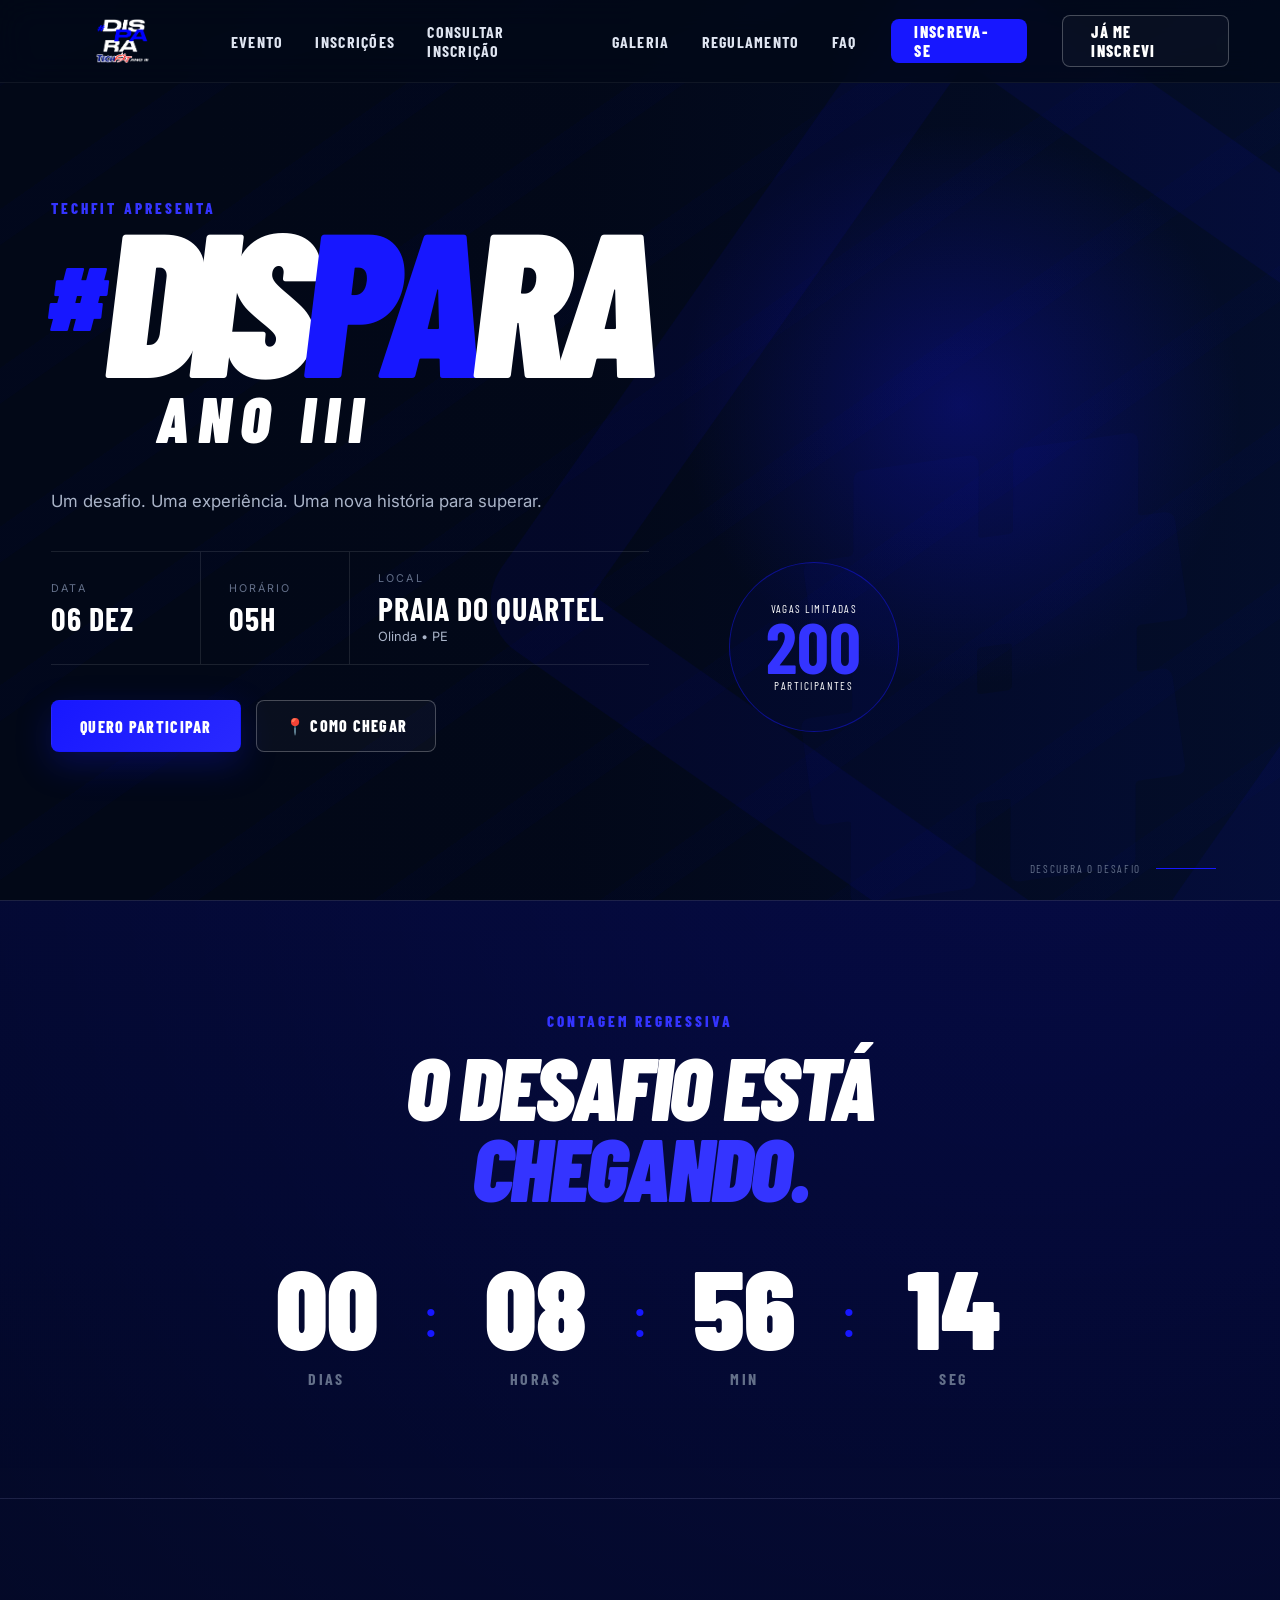
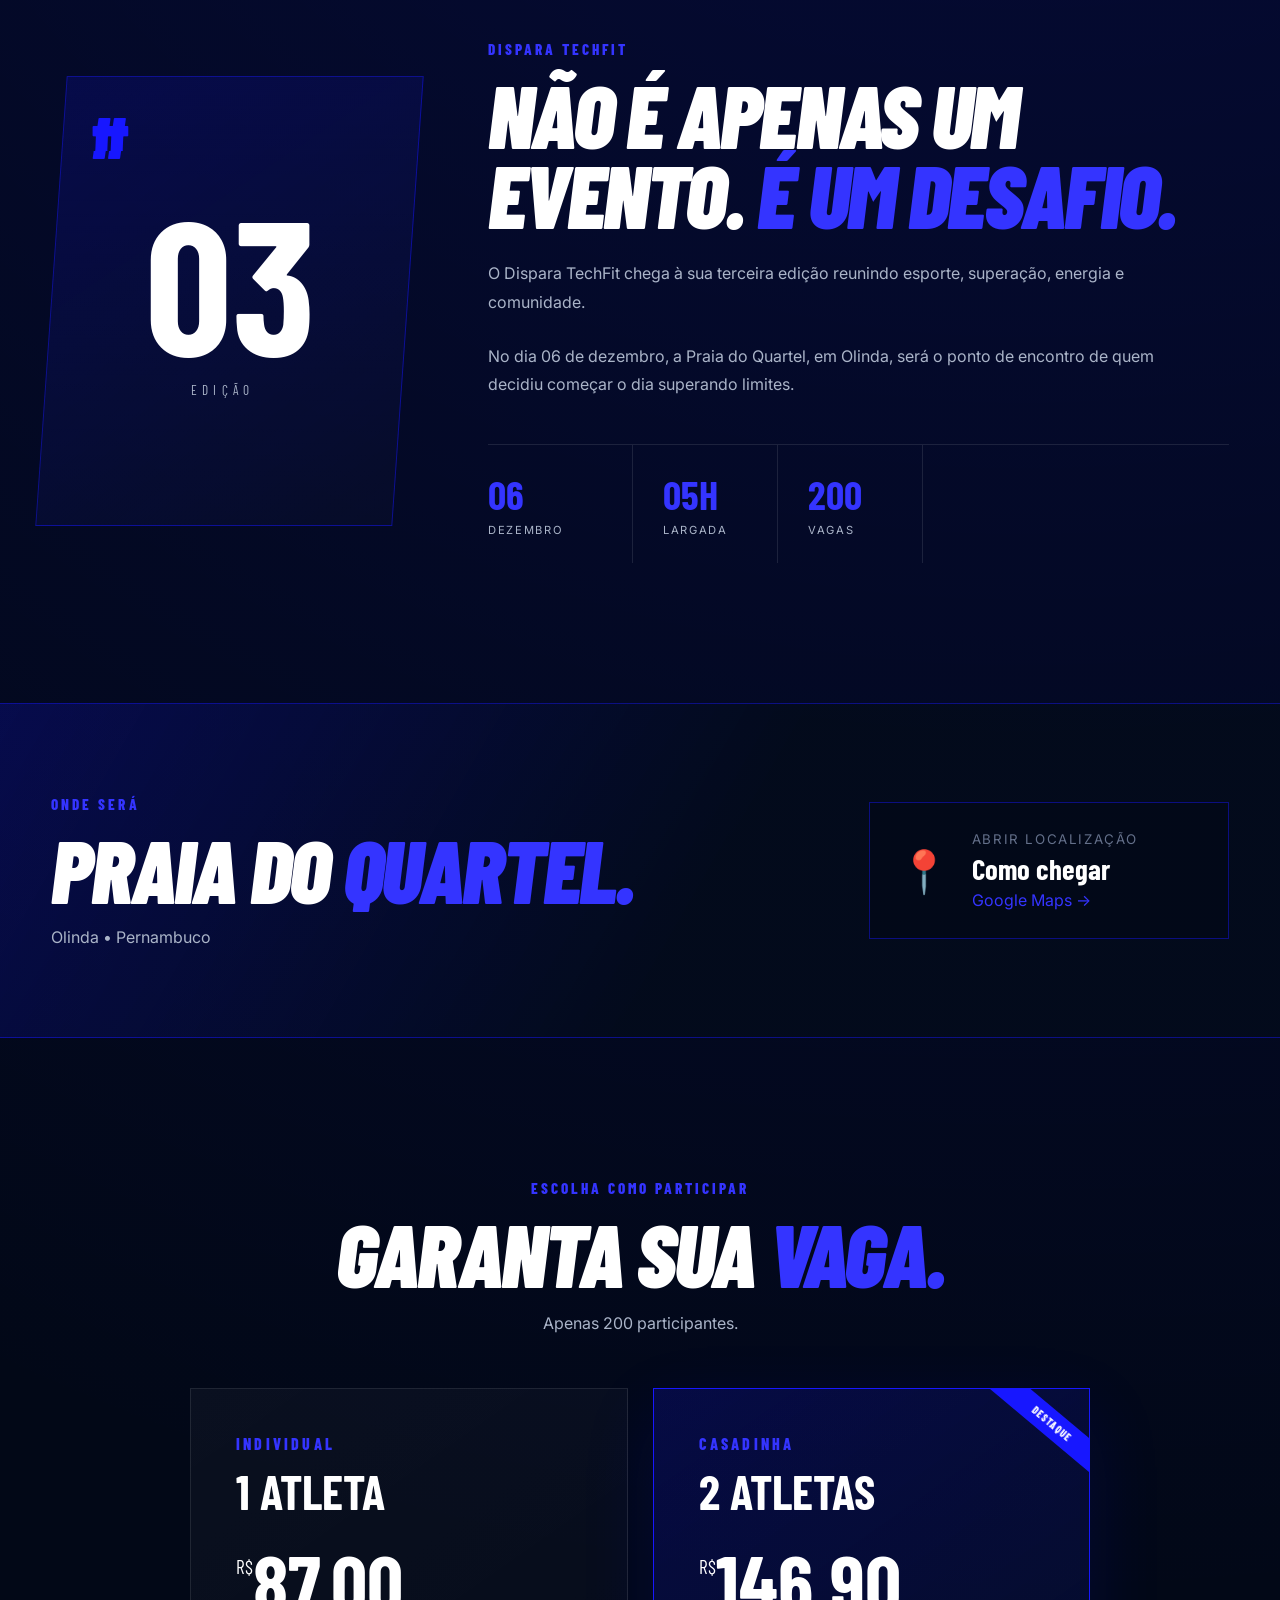
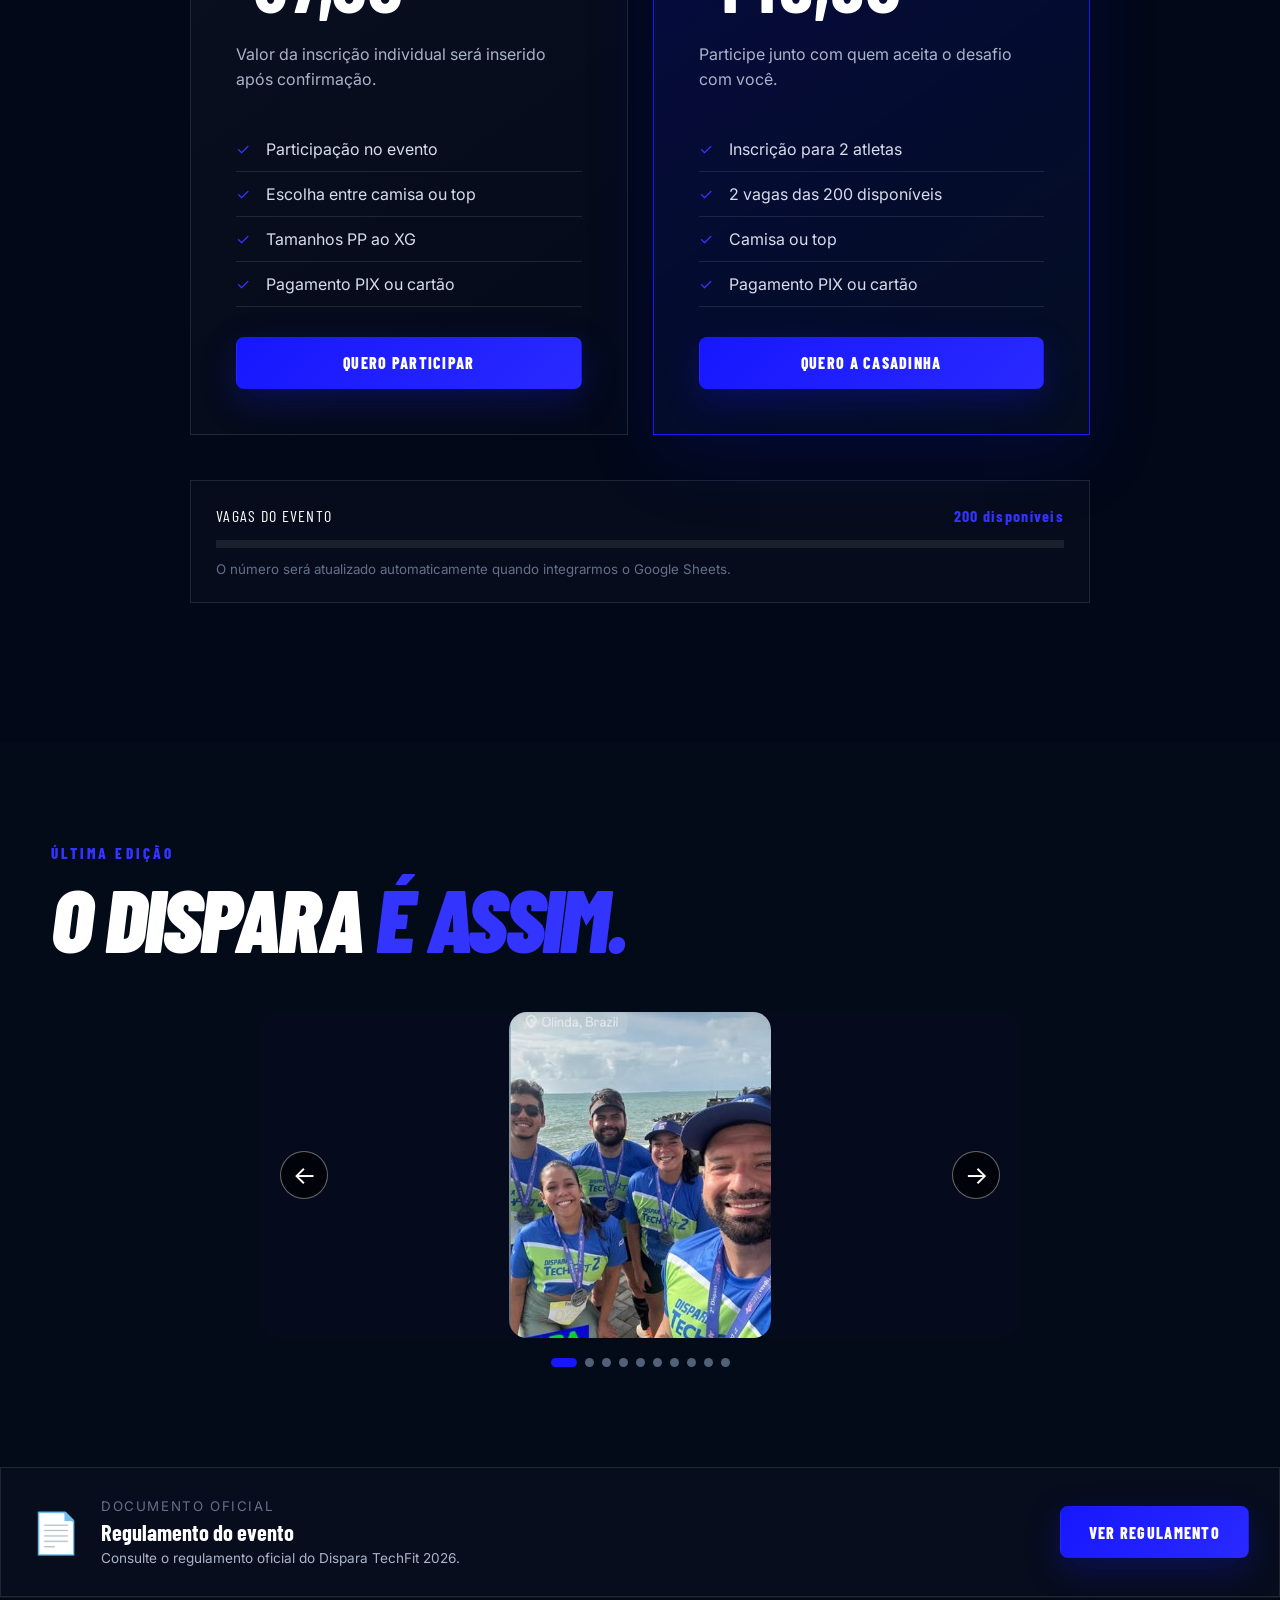
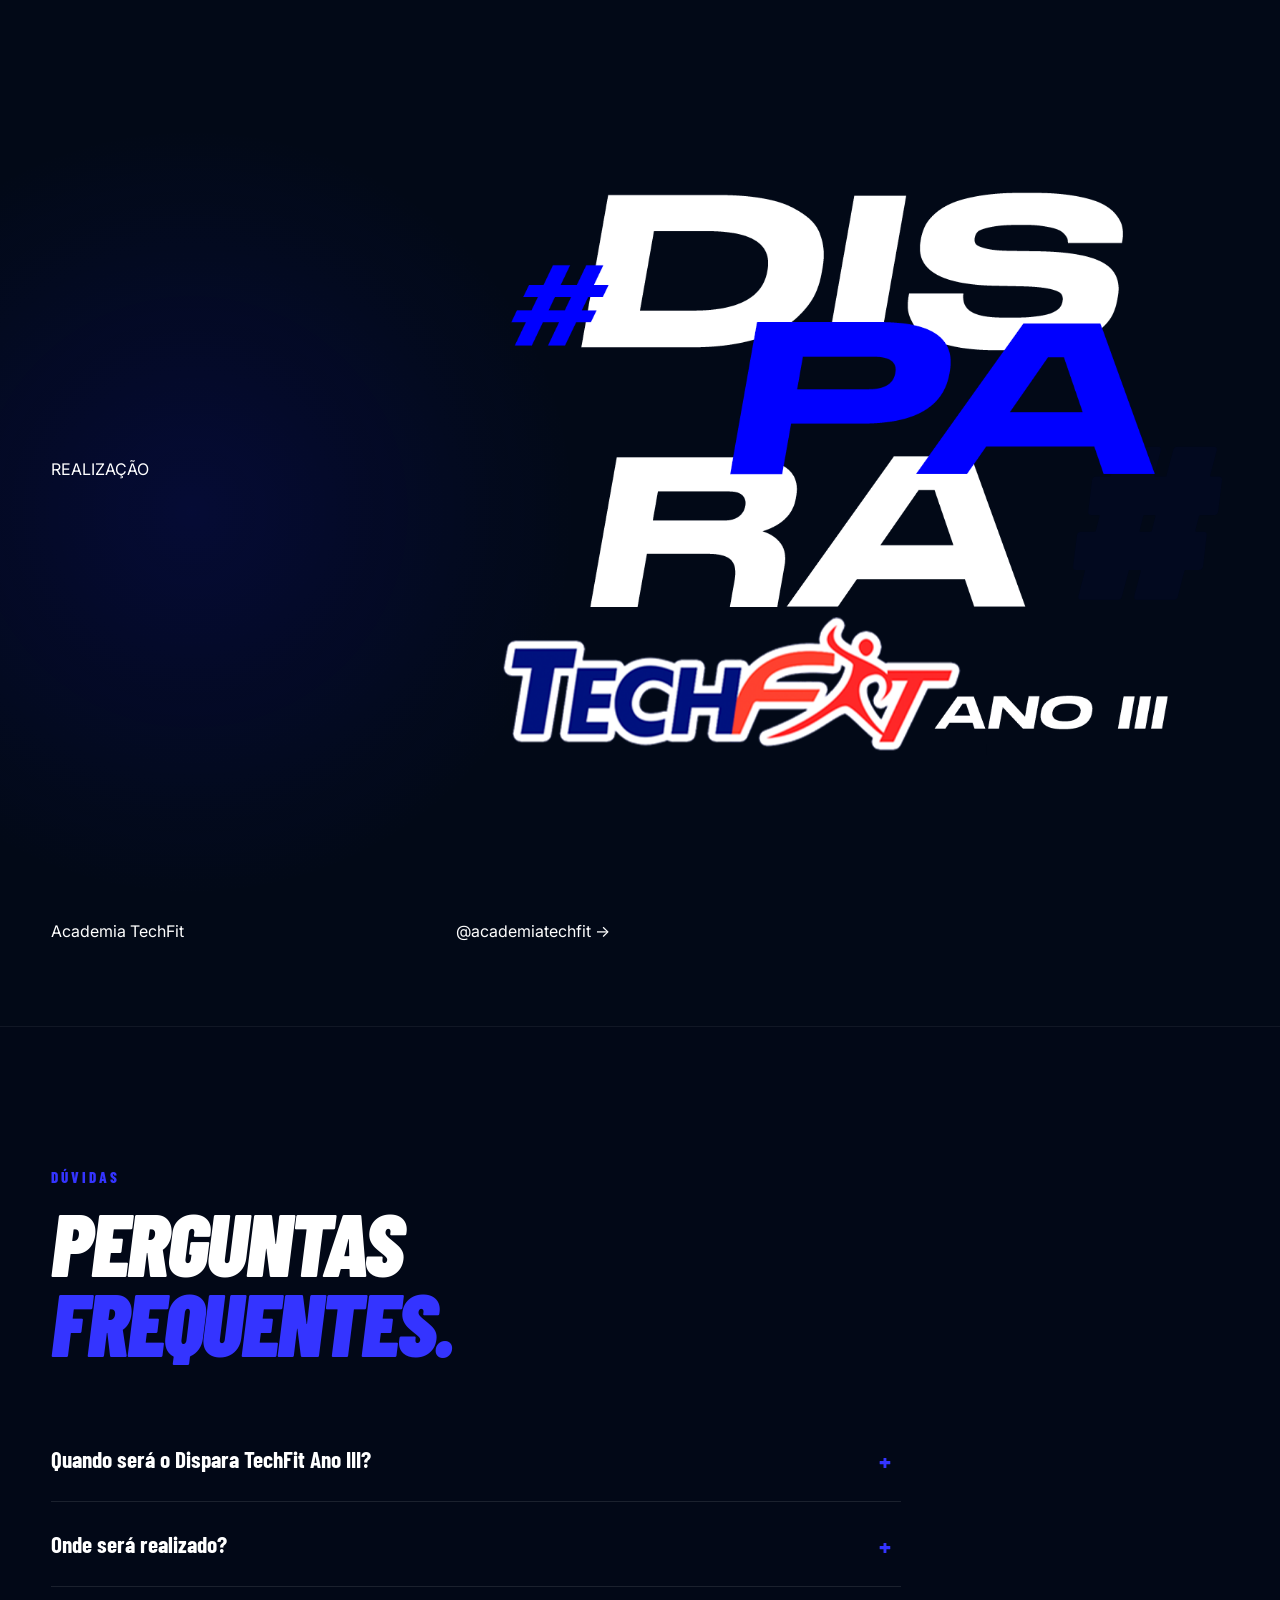
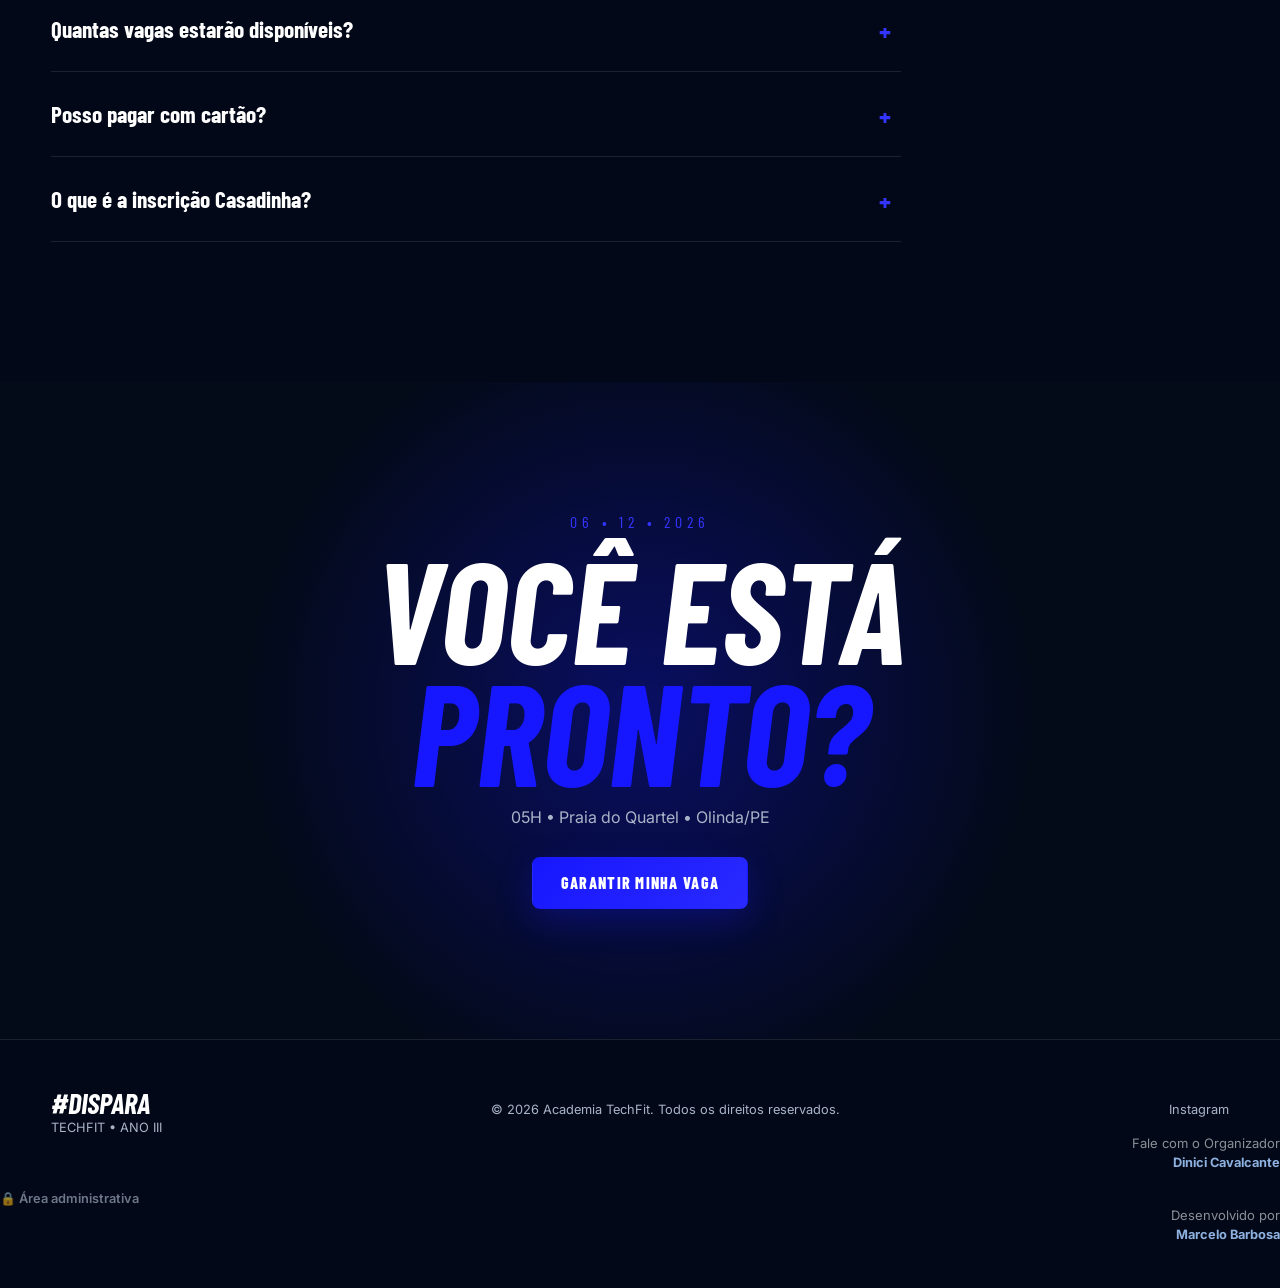
==== commit 273c00c4: "Ajuste no preço do produto na seção de vendas para refletir o valor correto." ====
--- a/index.html
+++ b/index.html
@@ -592,7 +592,7 @@
                             </small>
 
                             <strong>
-                                139,90
+                                146,90
                             </strong>
 
                         </div>
@@ -2041,6 +2041,19 @@
                 Instagram
             </a>
 
+            </div><div class="footer-dev">
+
+                <span>
+                    Fale com o Organizador
+                </span>
+
+                <a href="https://wa.me/5581988934038" target="_blank" rel="noopener noreferrer">
+                    <i class="fa-brands fa-whatsapp"></i>
+                    Dinici Cavalcante
+                </a>
+
+            </div>
+
             <a
     href="https://script.google.com/macros/s/AKfycbzbBF7RMsasqi2FJOc0NxSzh6oyKCfRUmEugjDPIygmMmKXsU9ctBJM9I44kRWtSwBd9Q/exec?admin=1"
     target="_blank"
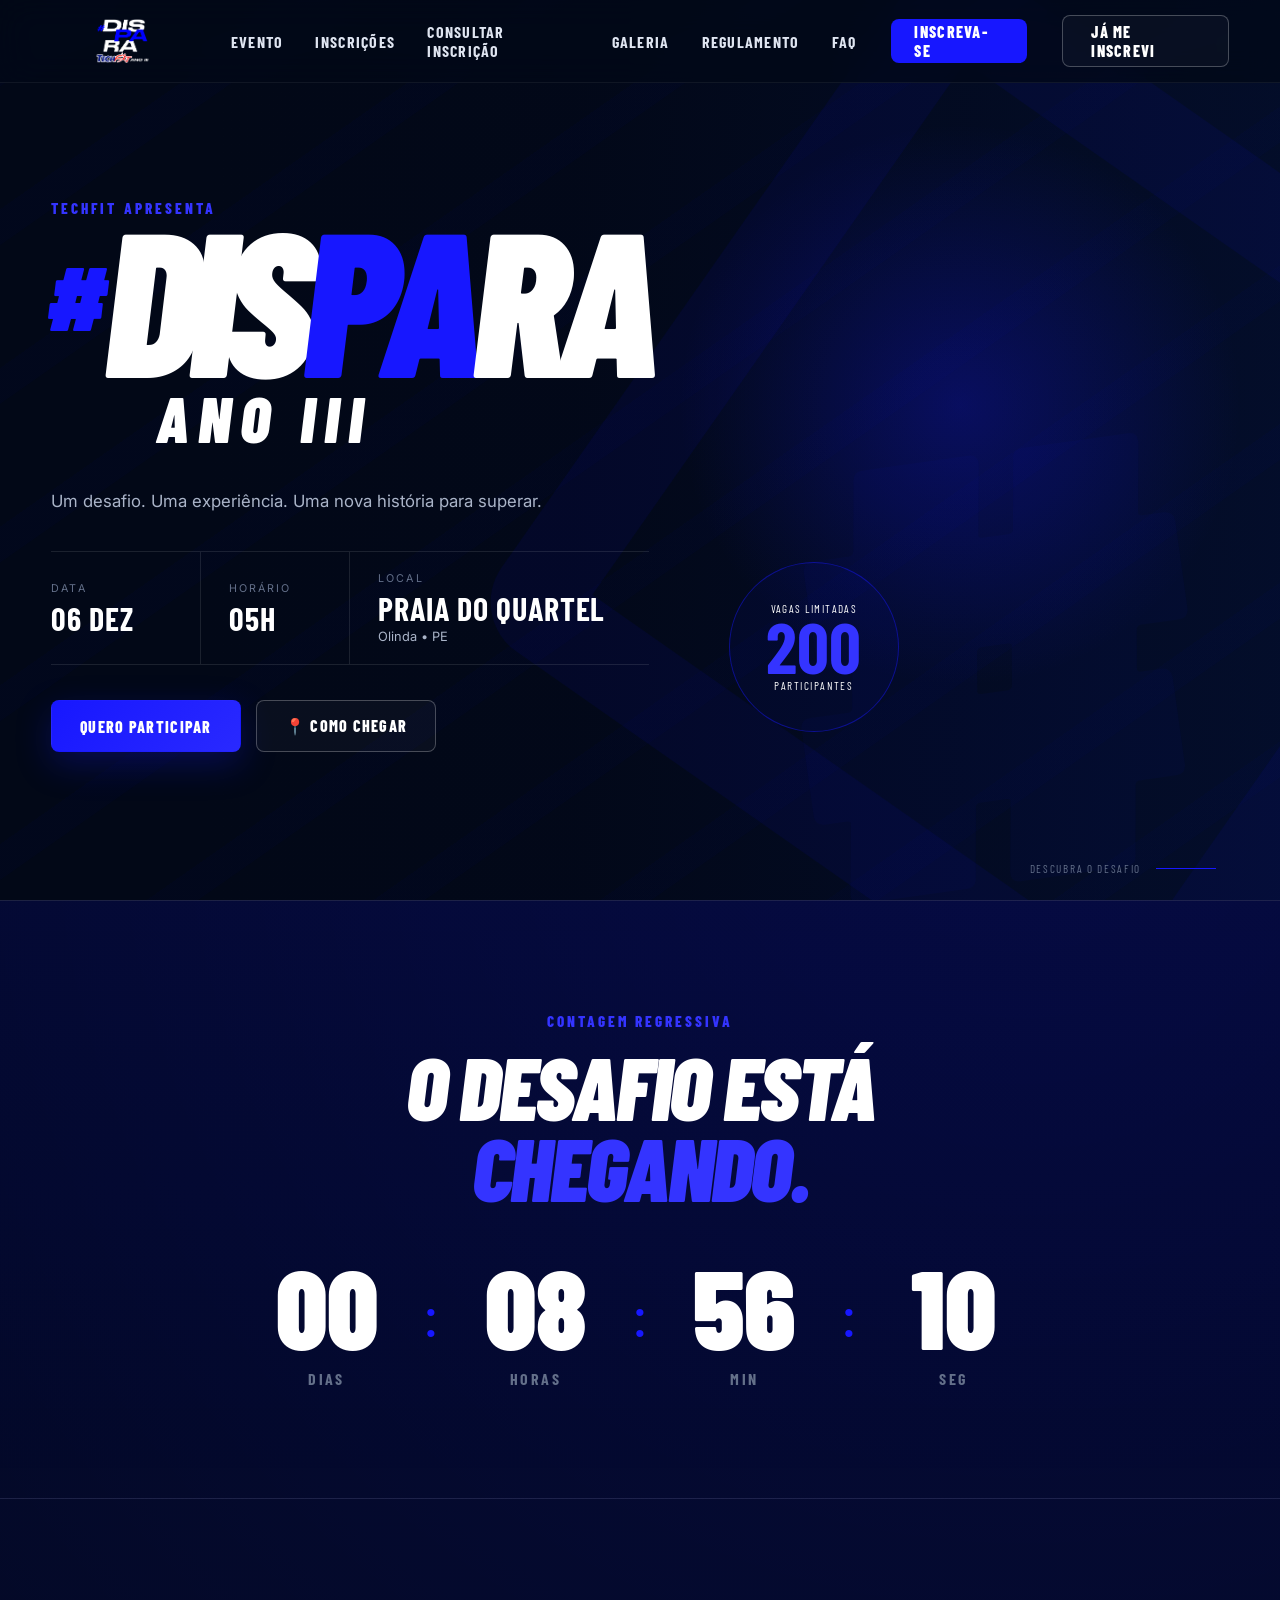
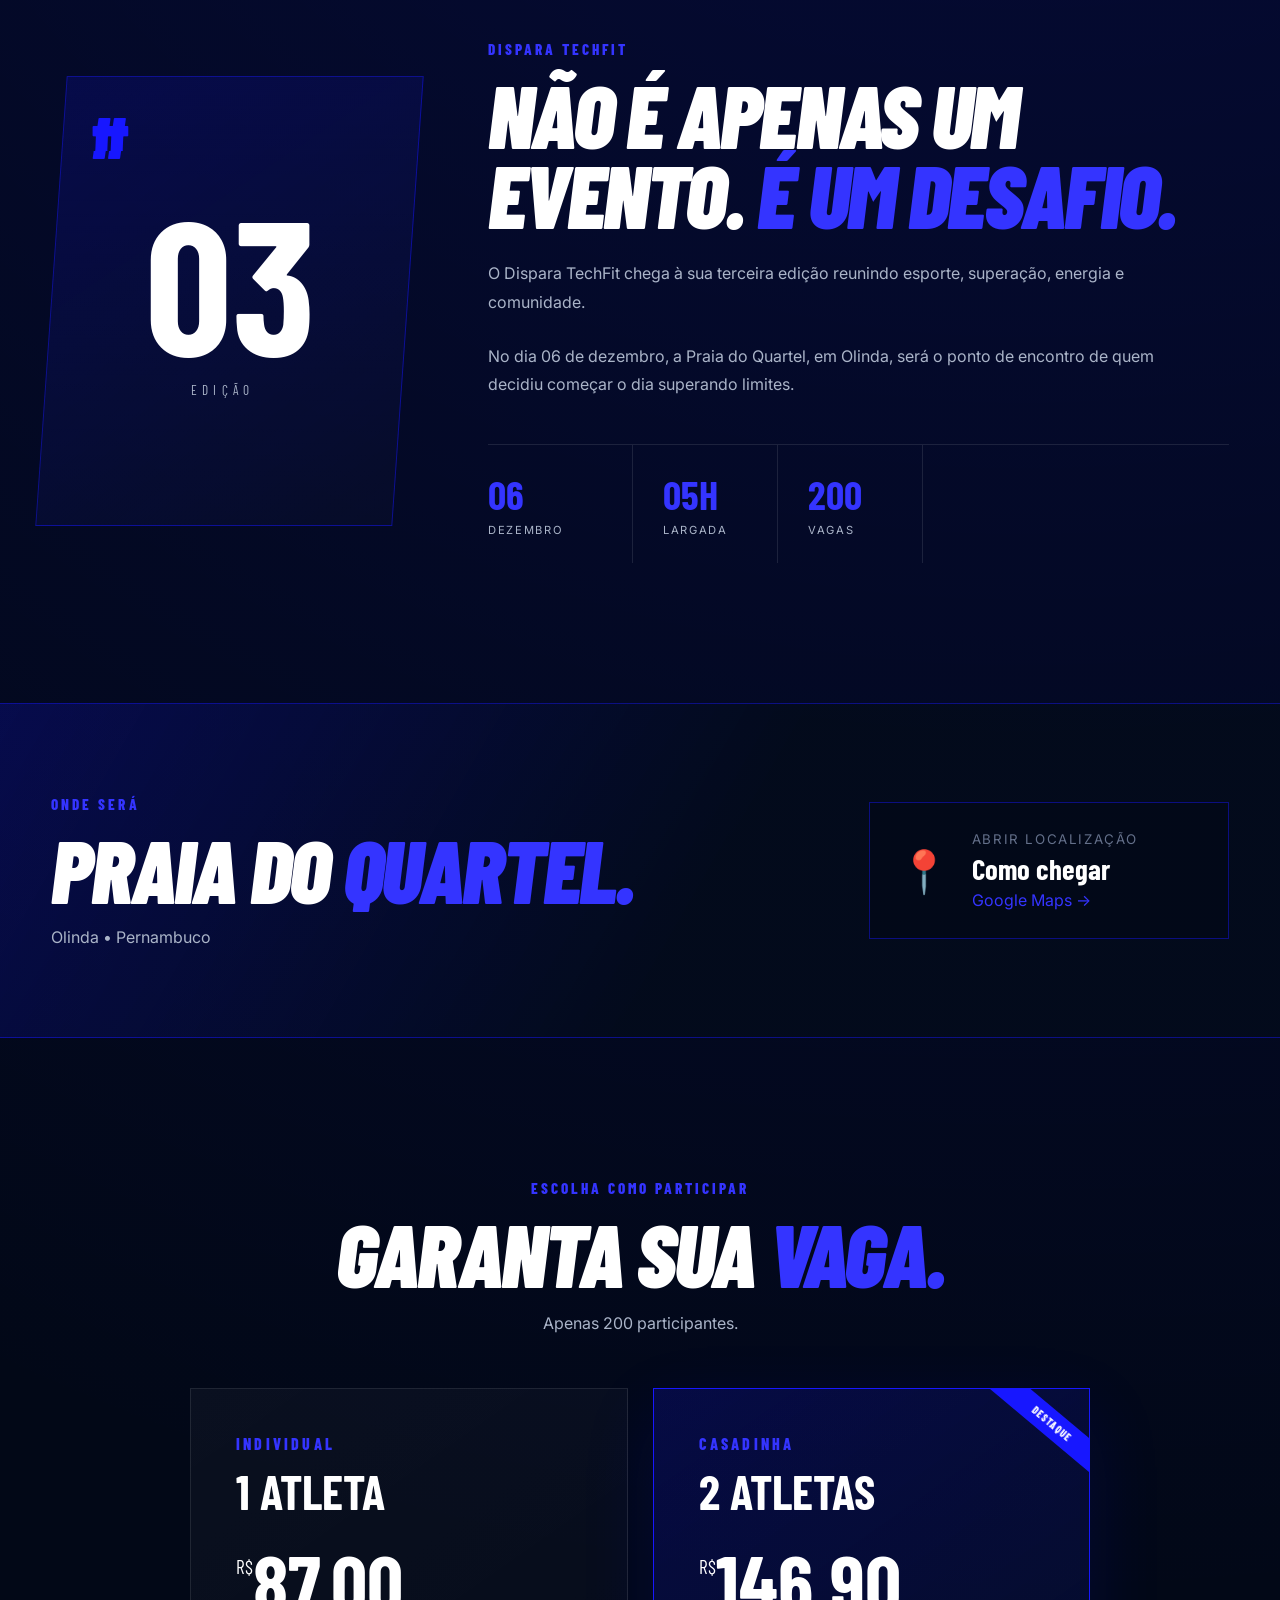
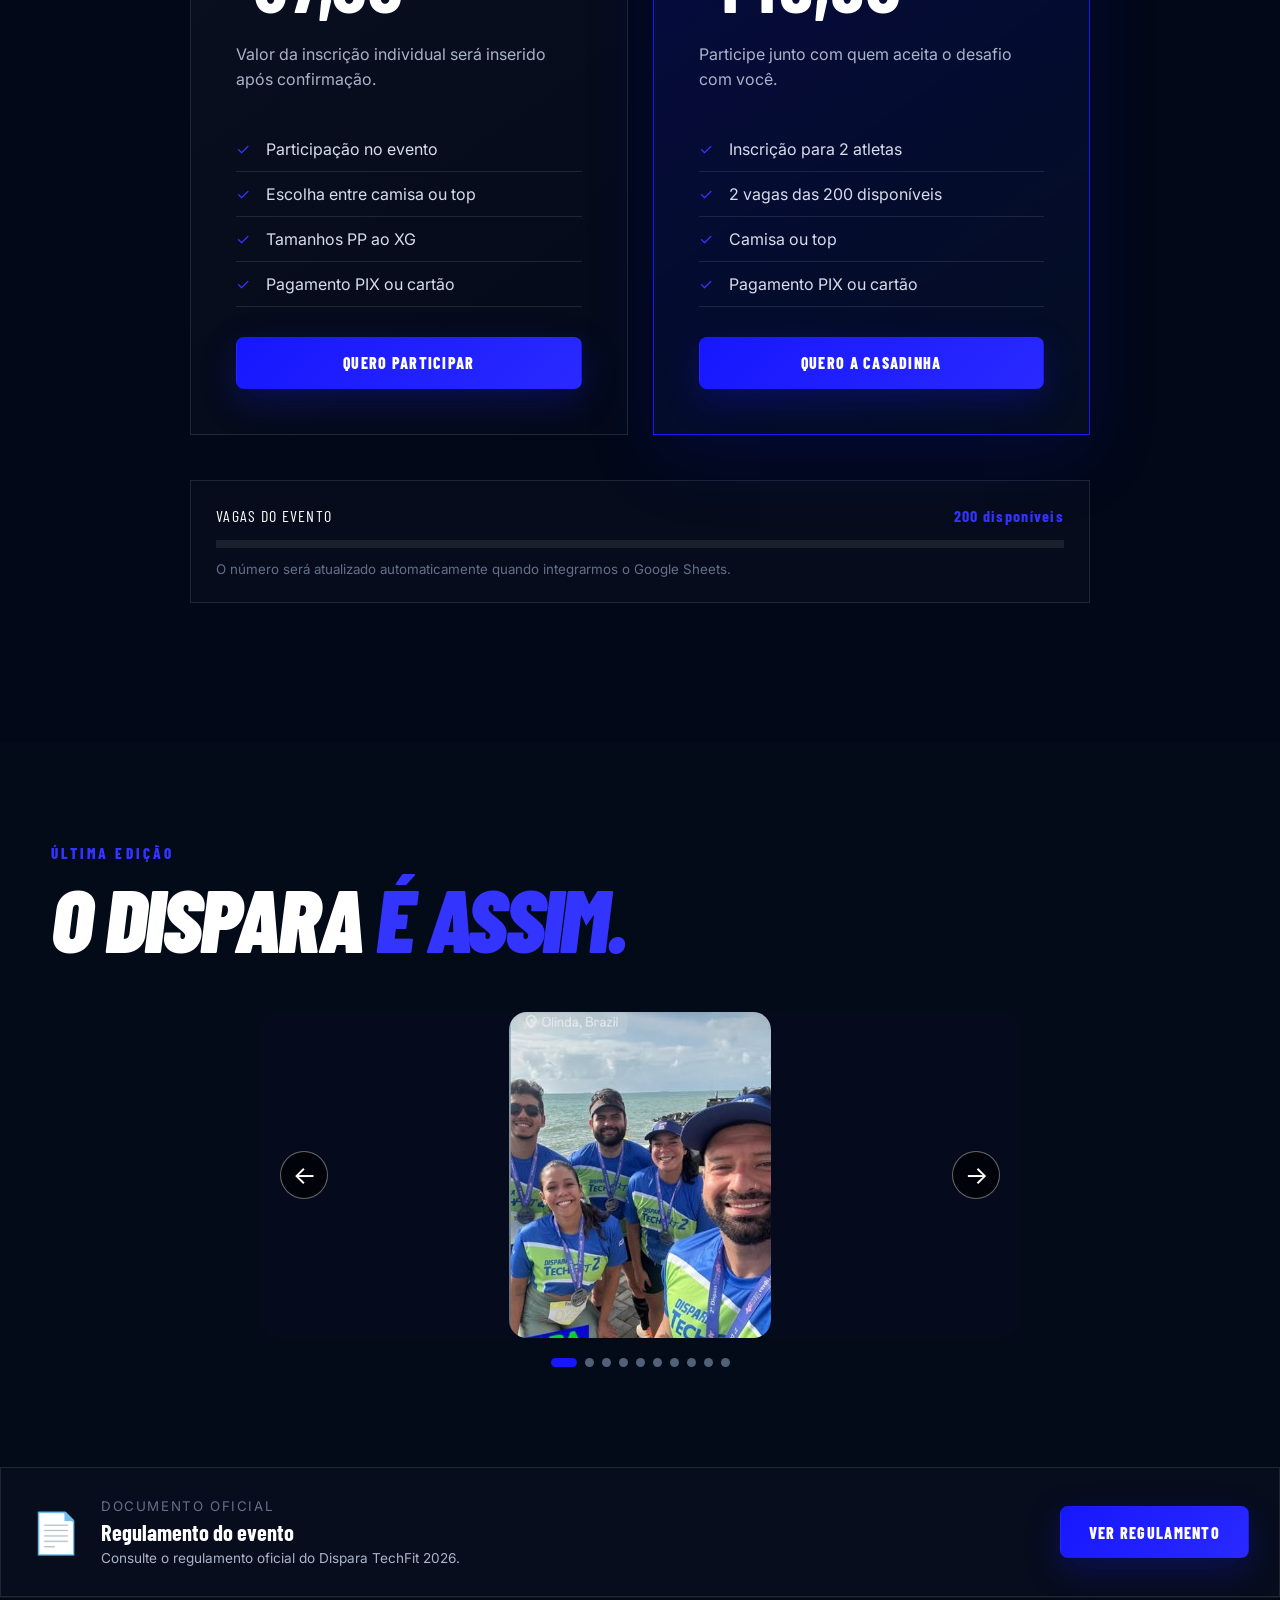
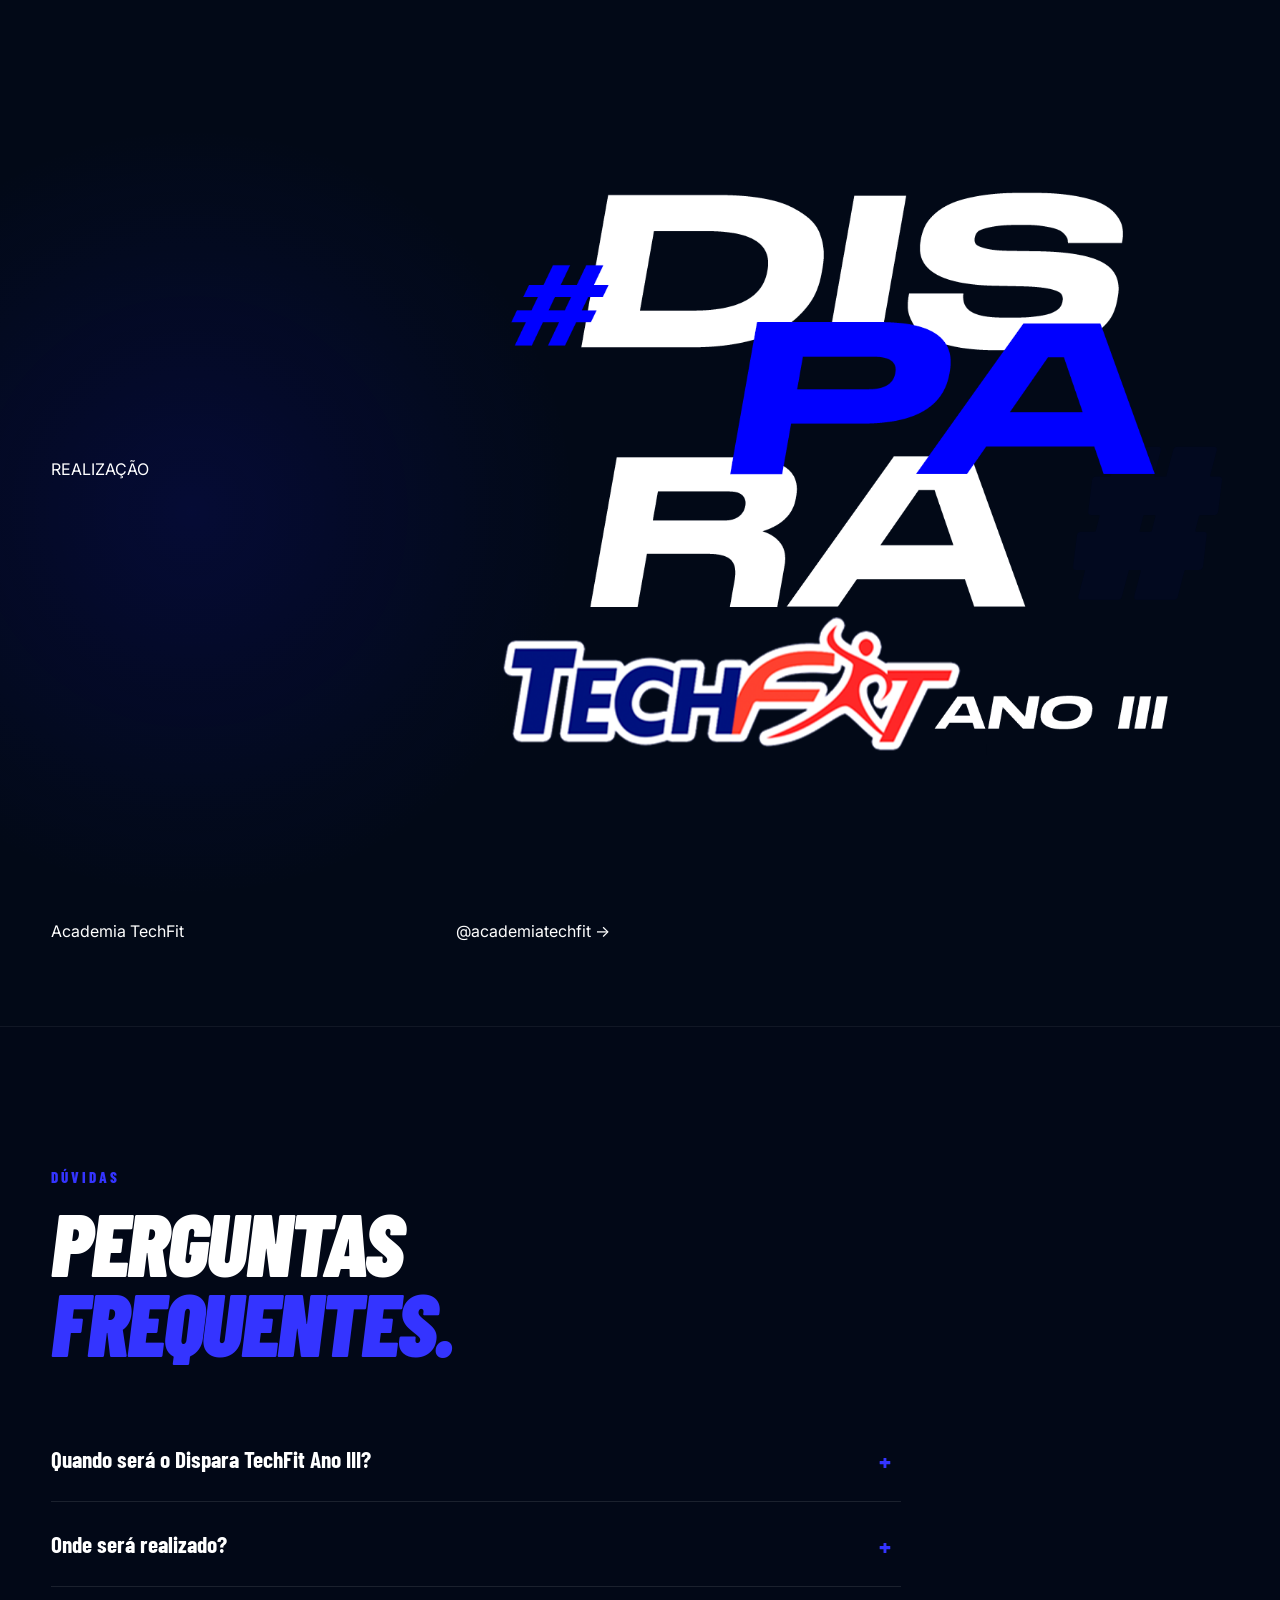
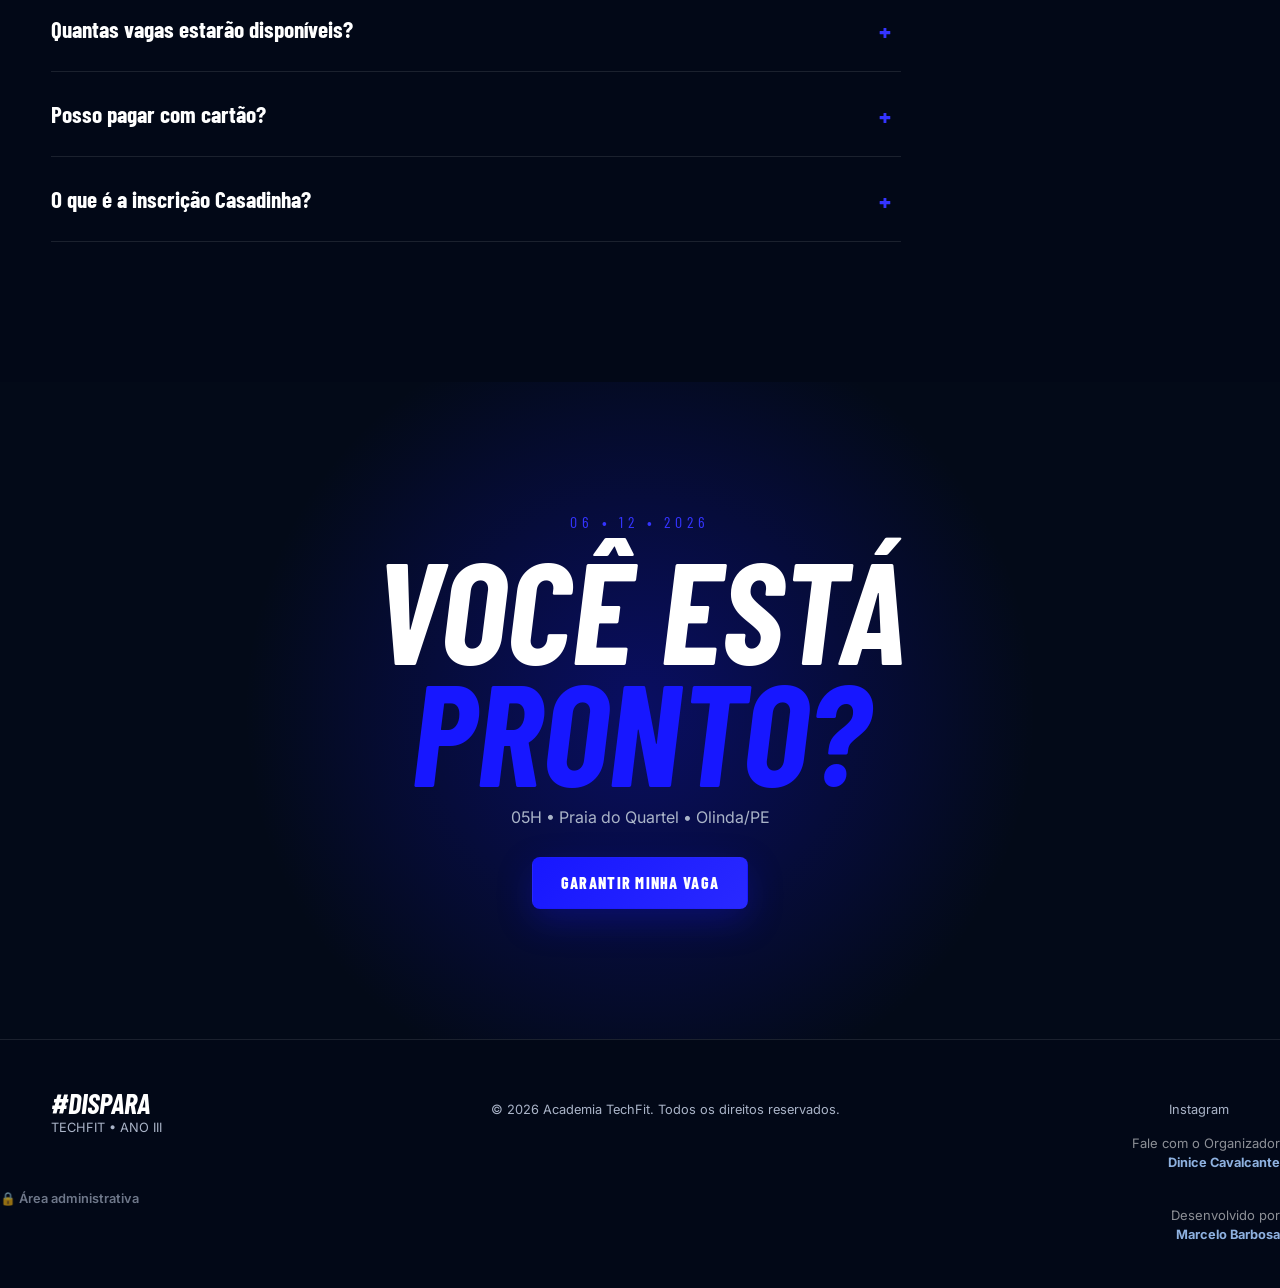
==== commit 5c09ecdc: "Aajuste no footer contato do organizador" ====
--- a/index.html
+++ b/index.html
@@ -2049,7 +2049,7 @@
 
                 <a href="https://wa.me/5581988934038" target="_blank" rel="noopener noreferrer">
                     <i class="fa-brands fa-whatsapp"></i>
-                    Dinici Cavalcante
+                    Dinice Cavalcante
                 </a>
 
             </div>
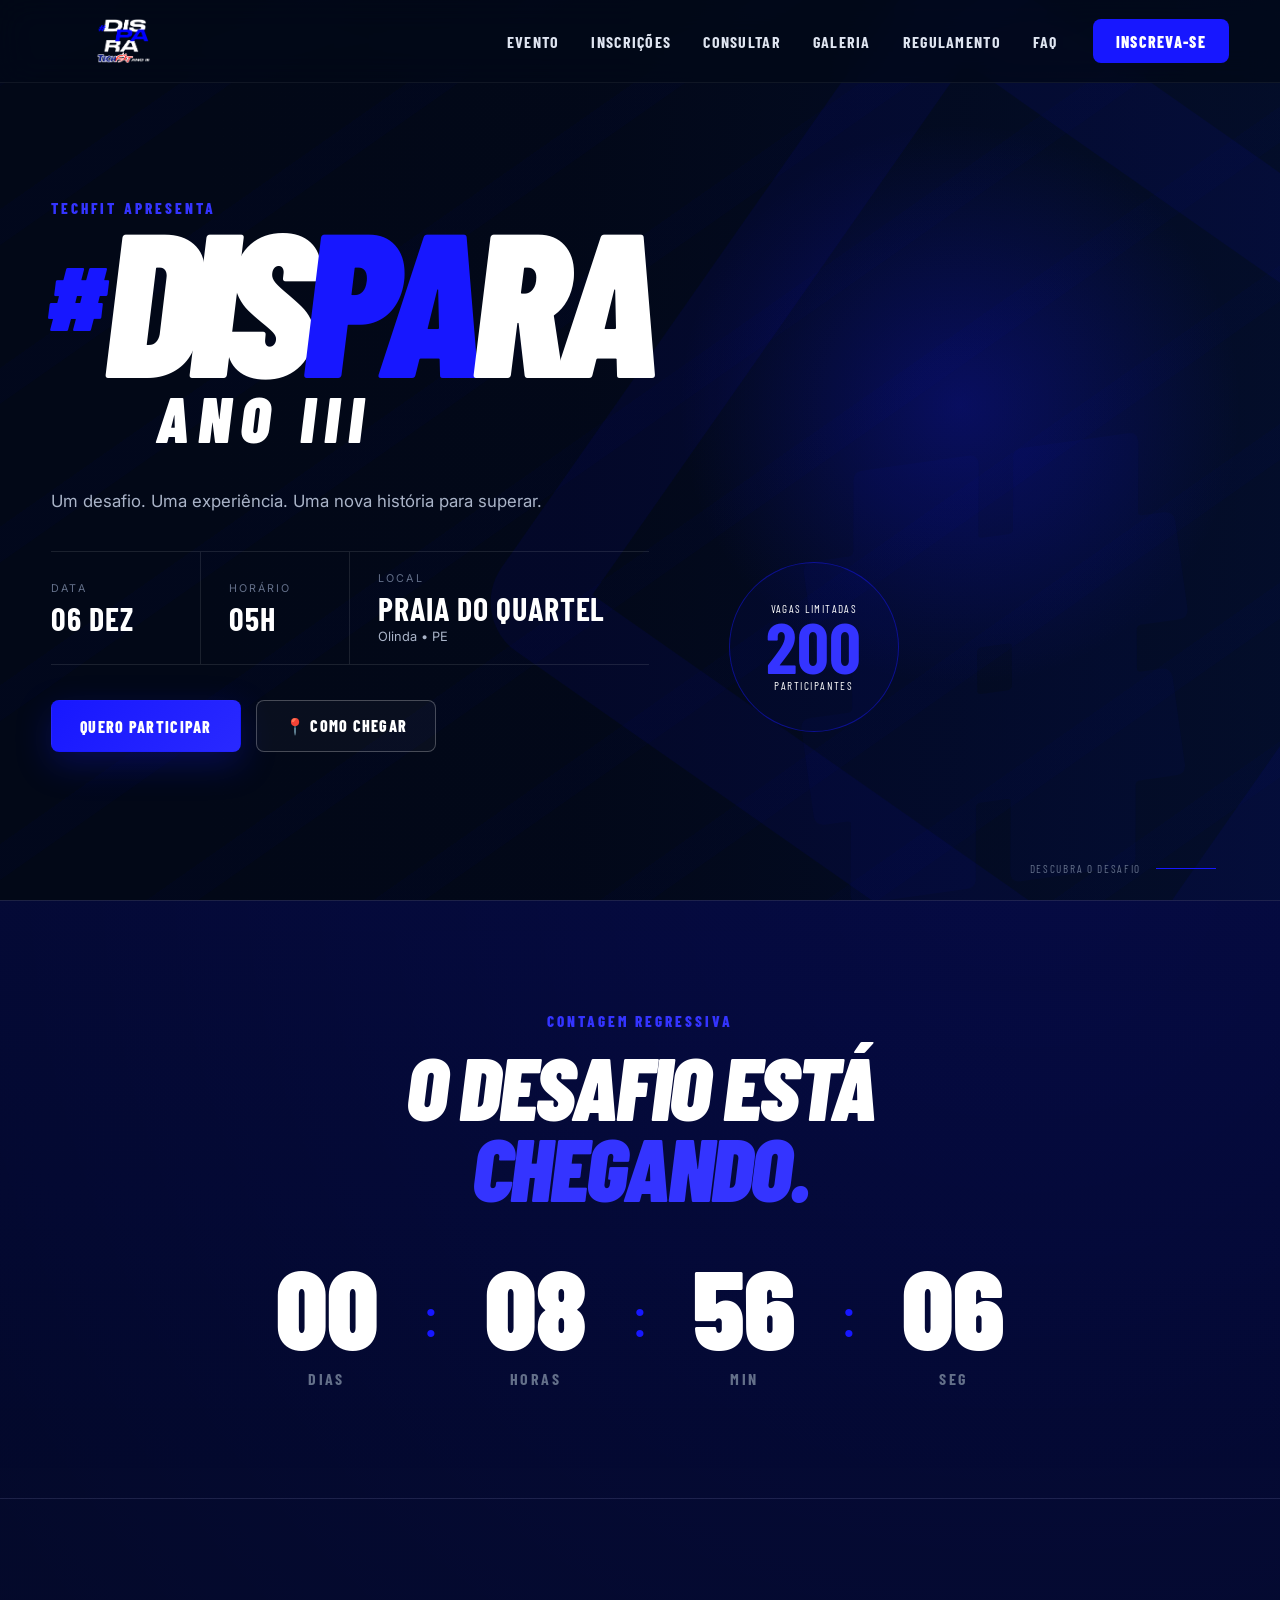
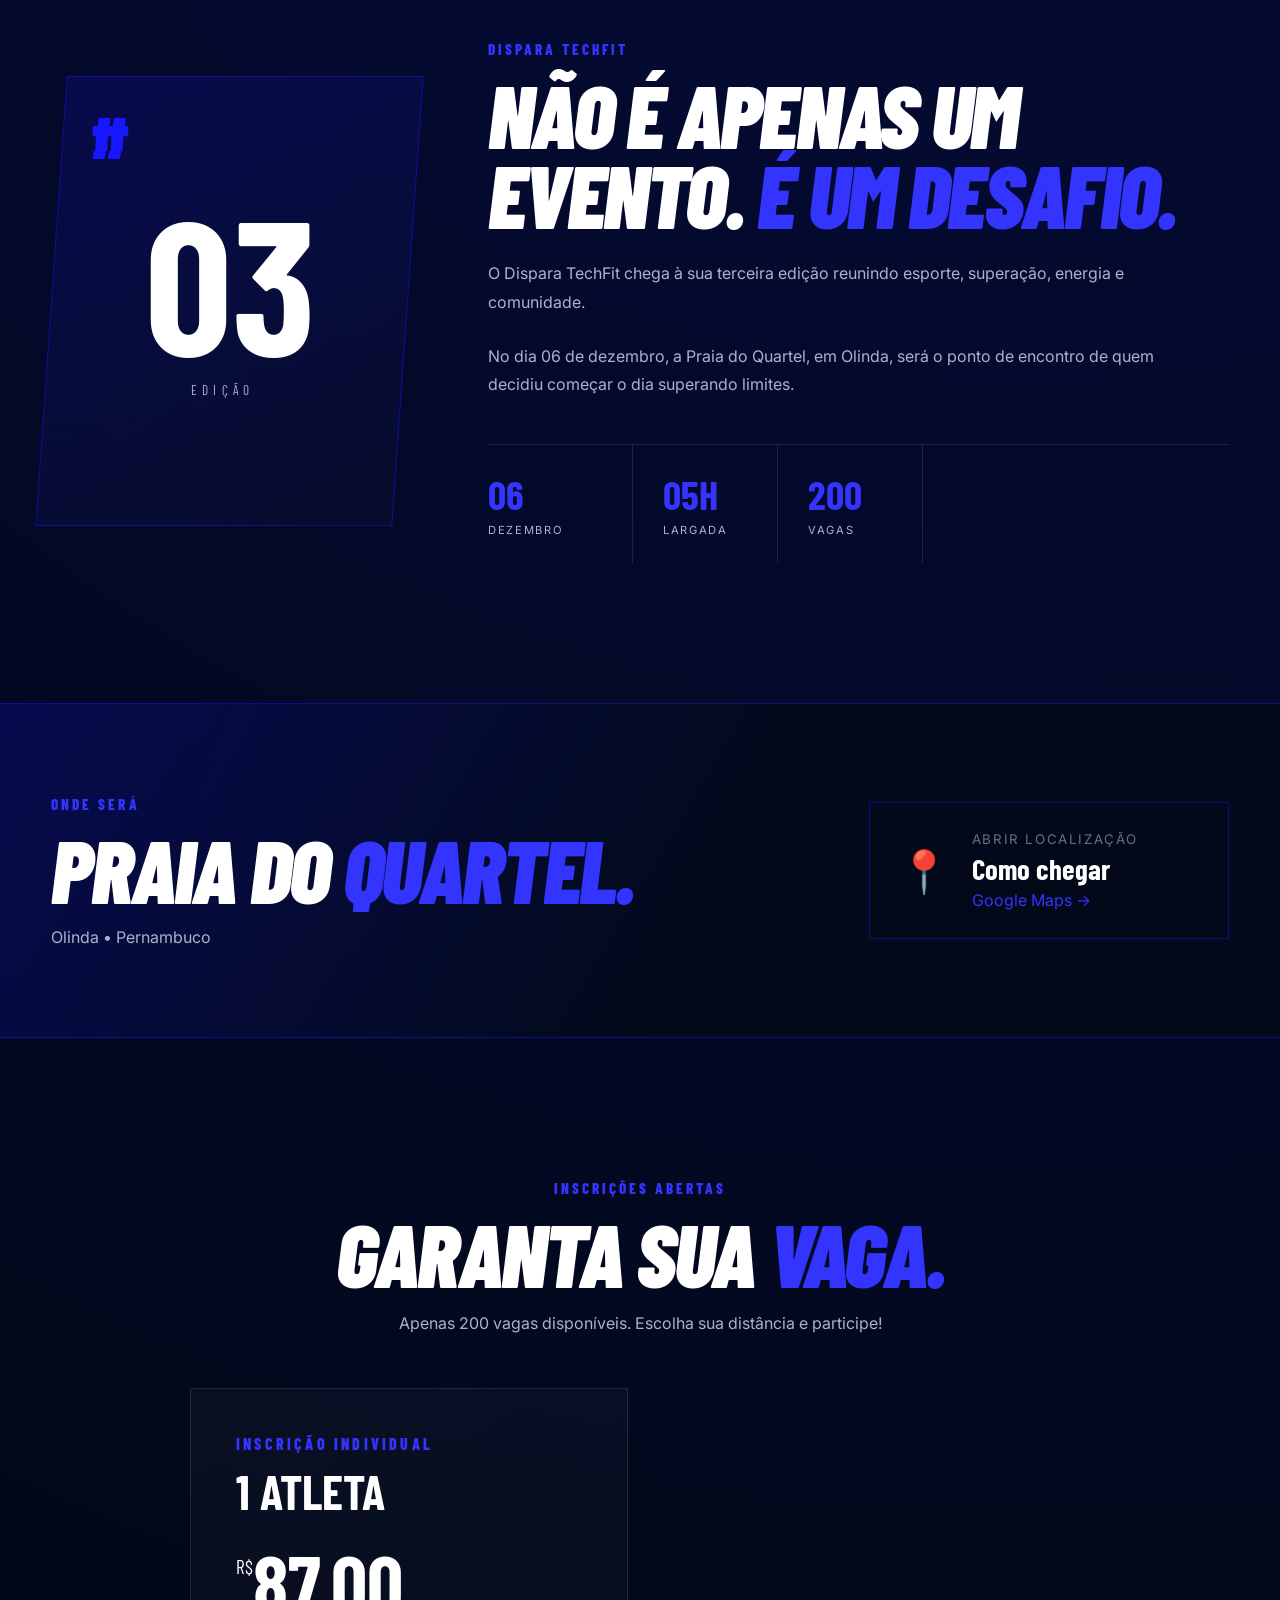
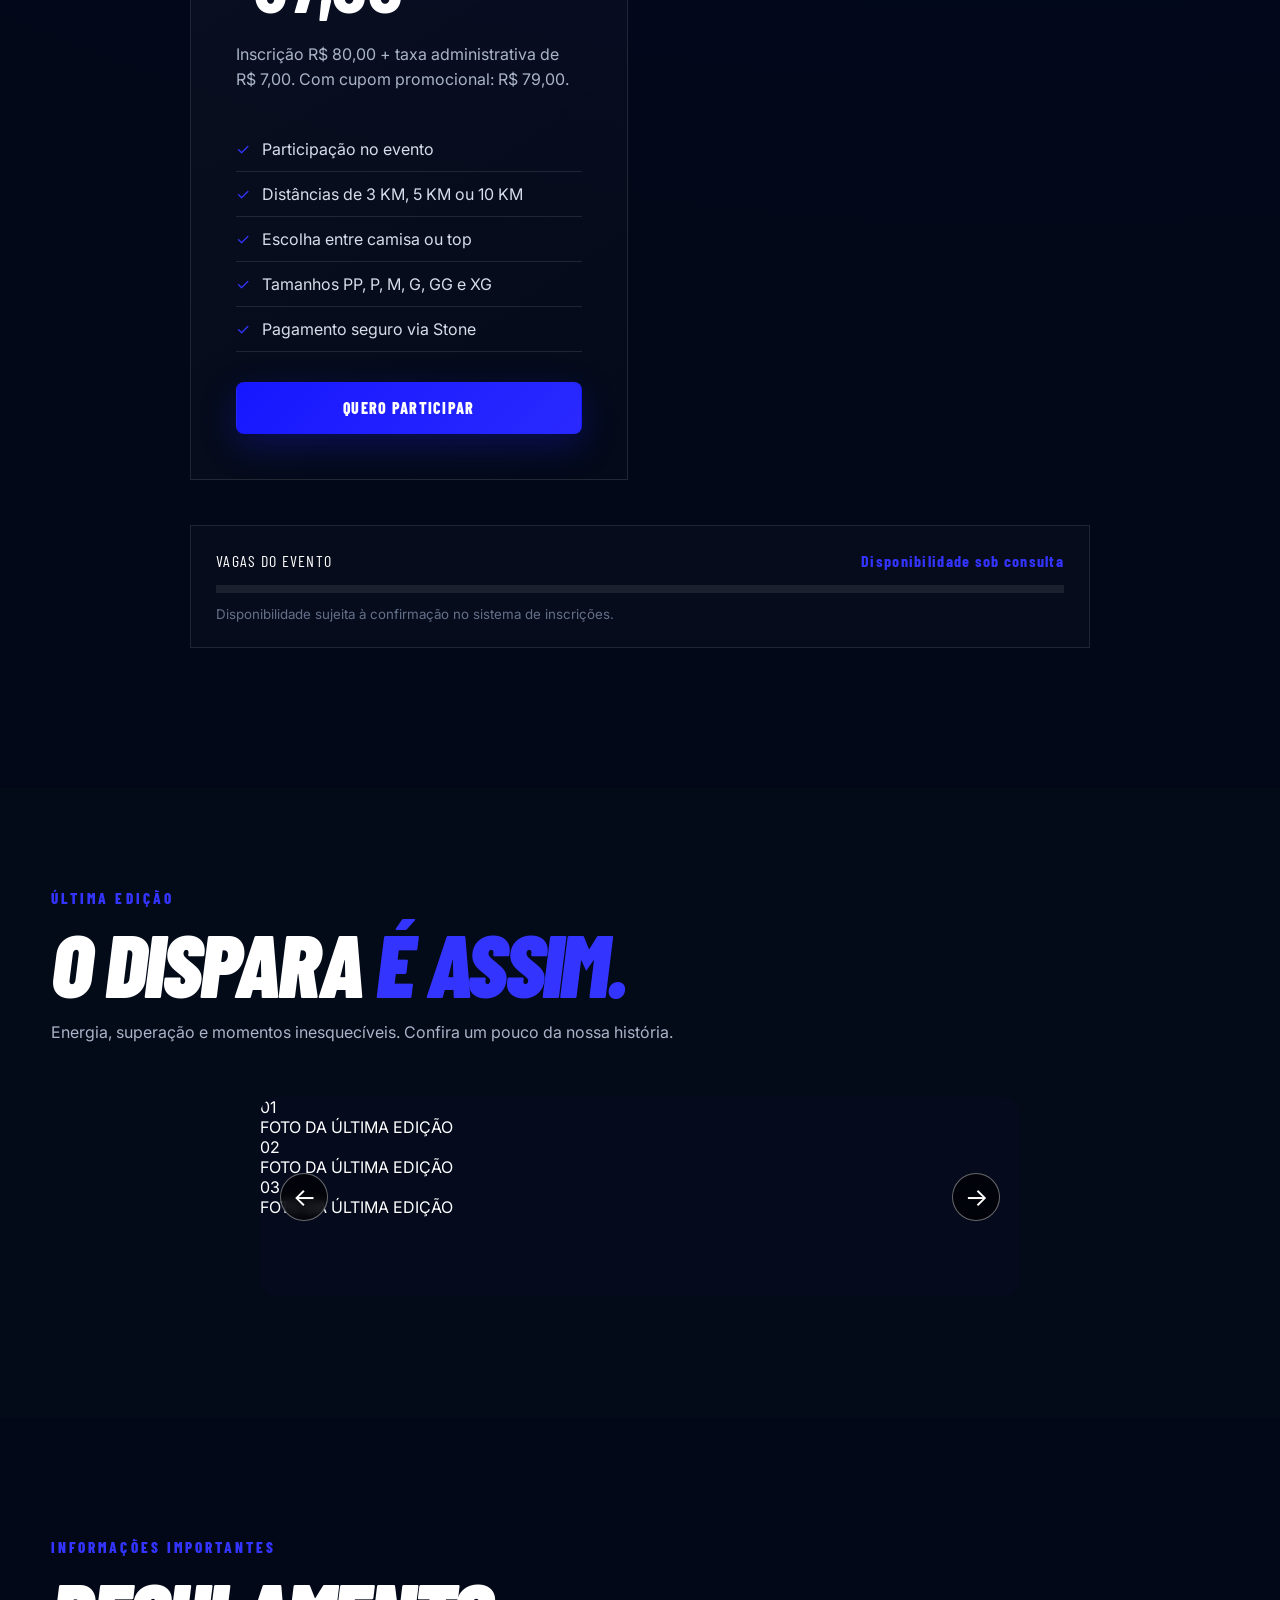
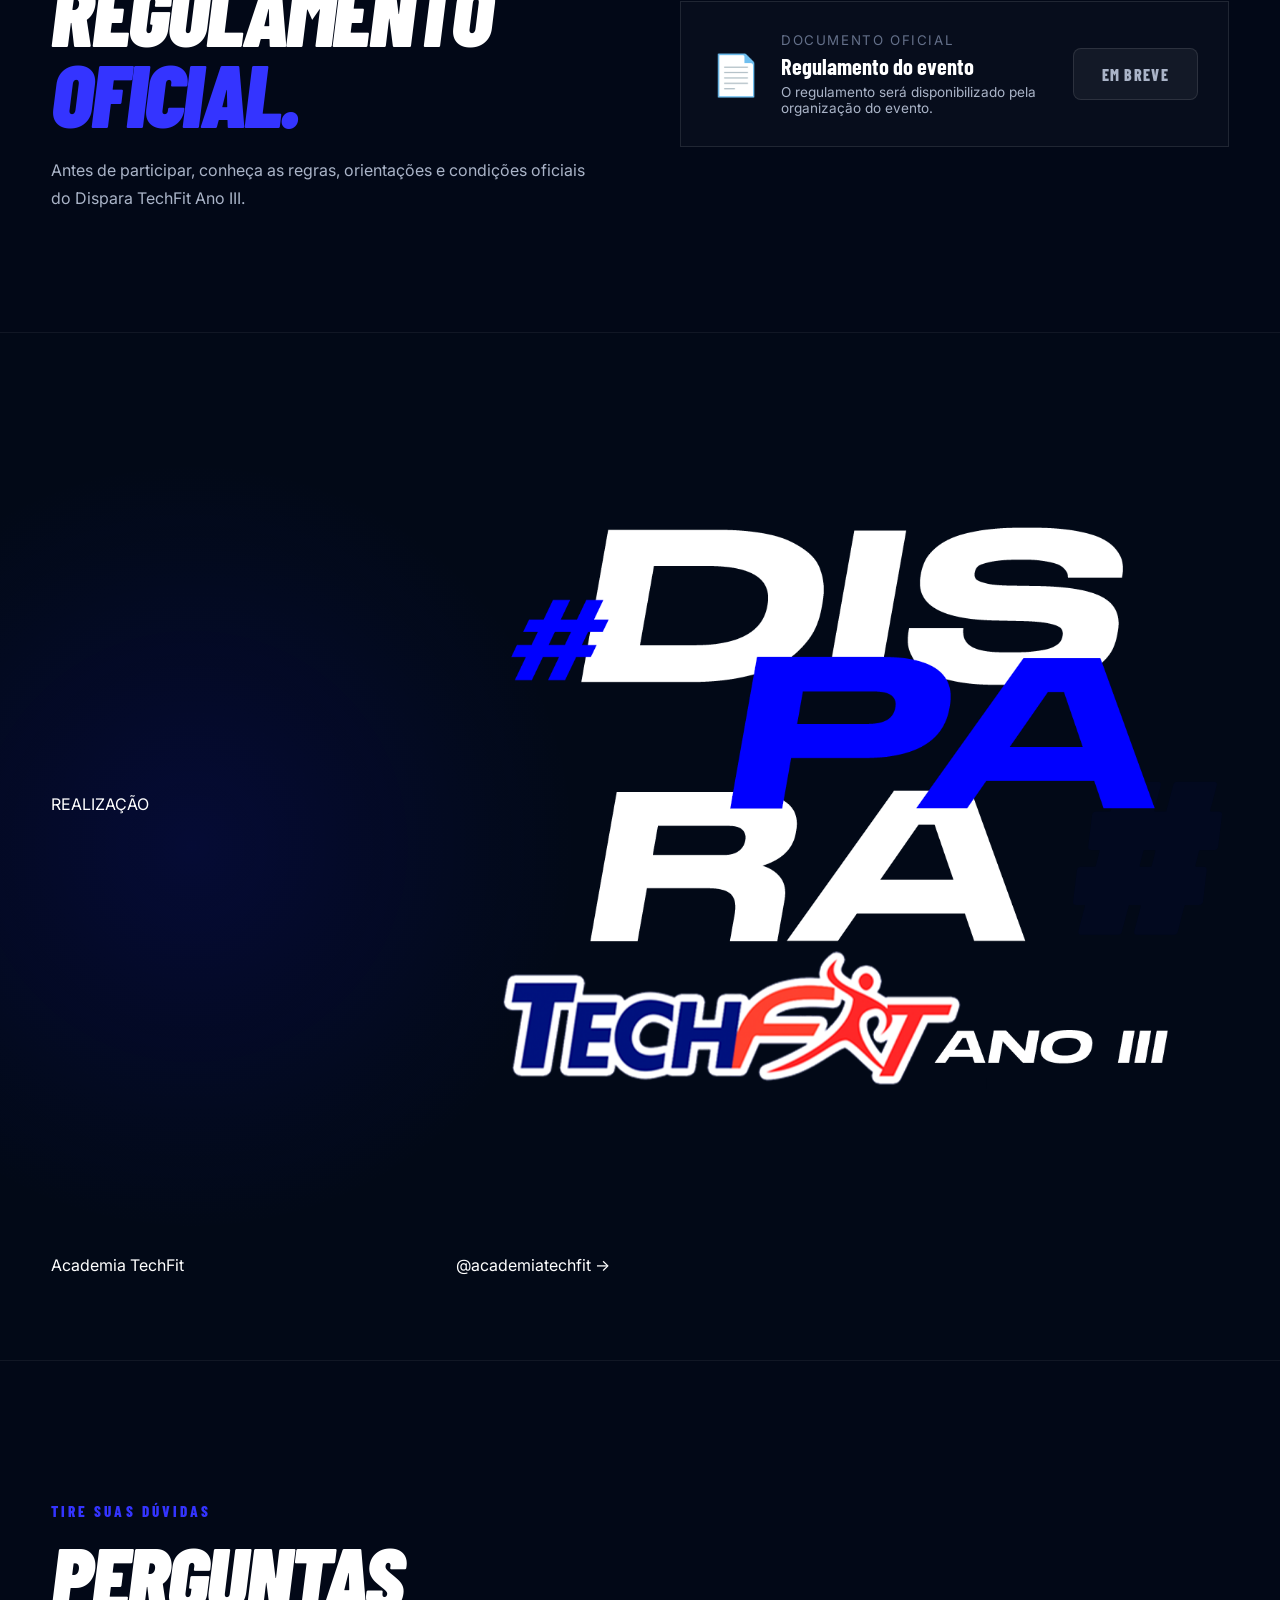
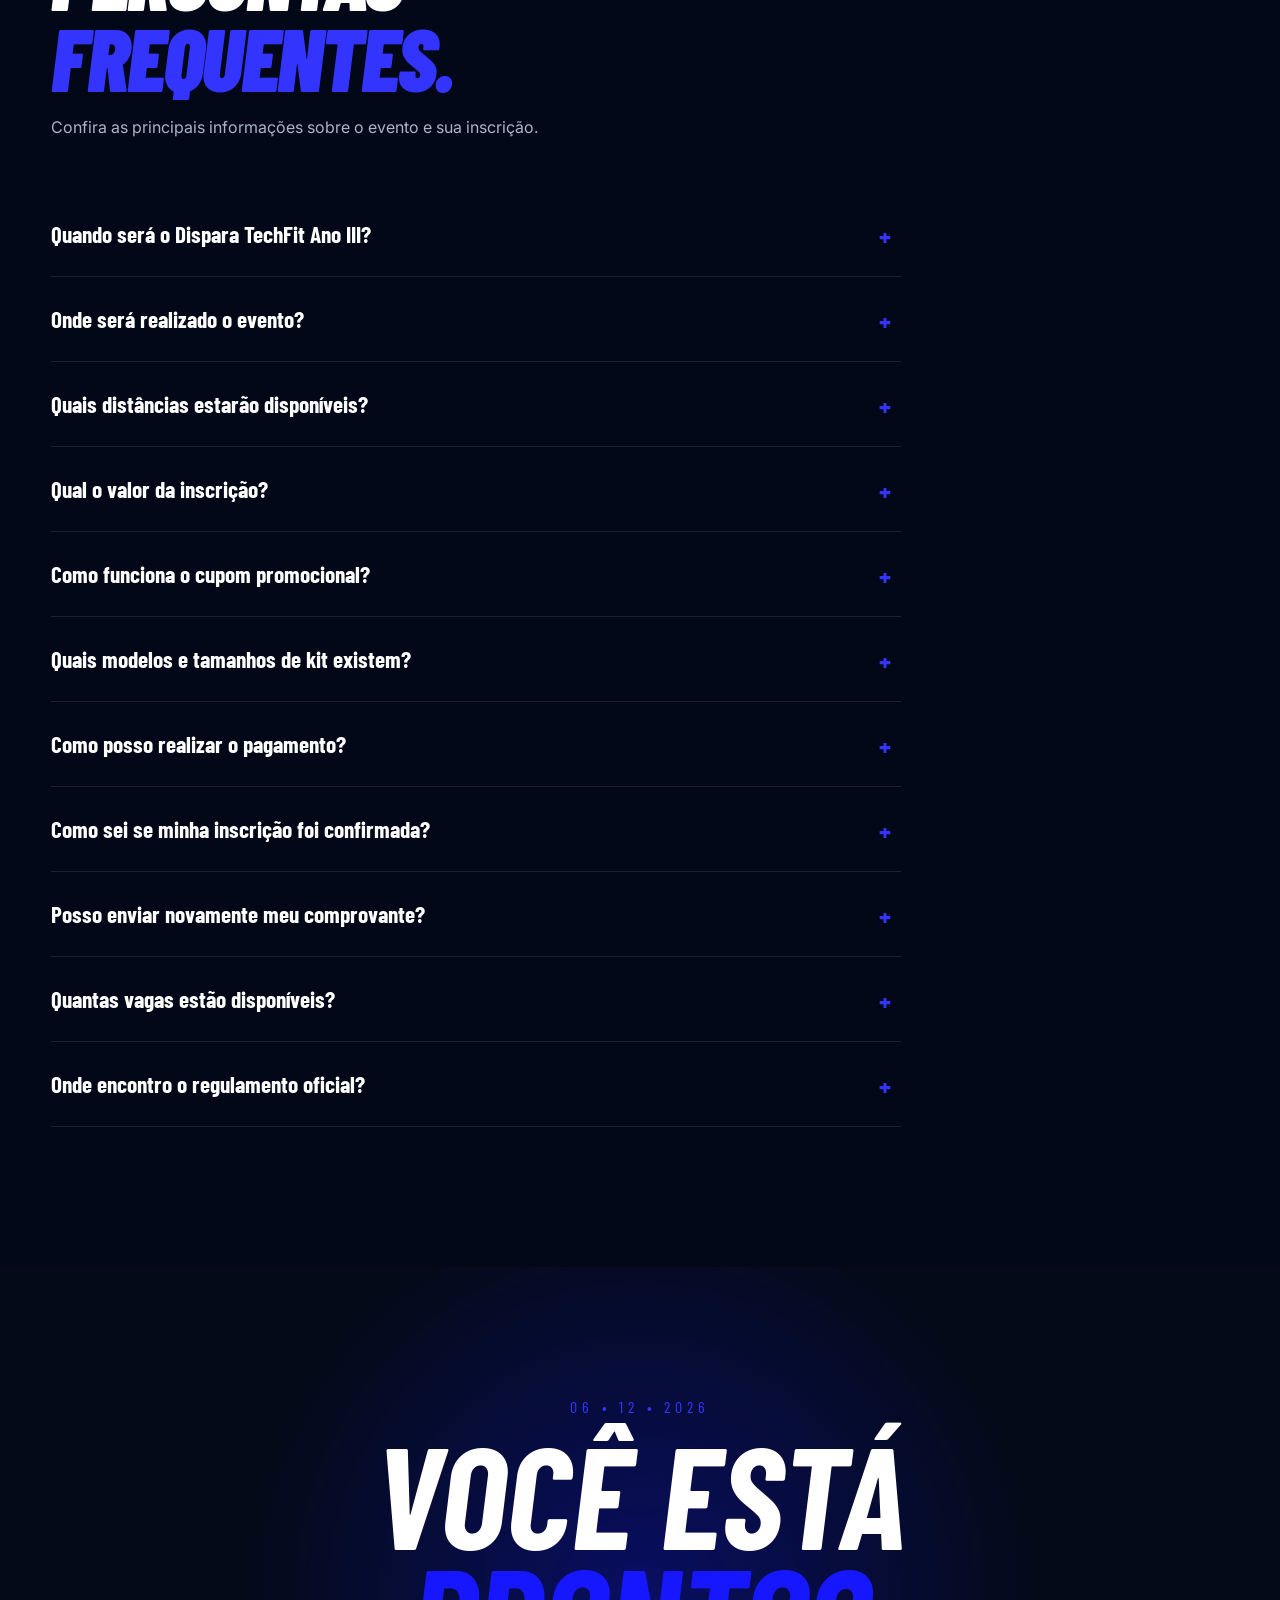
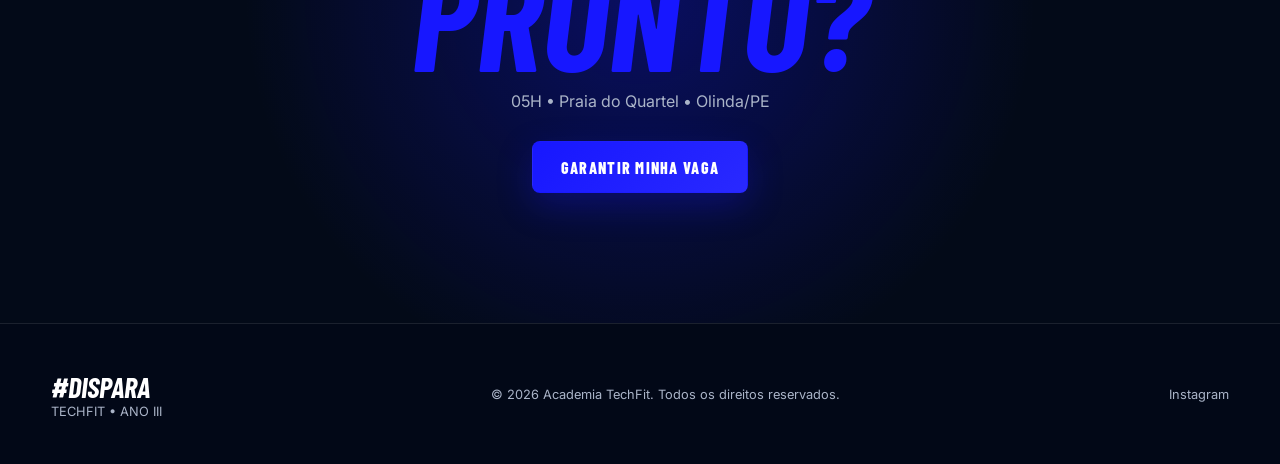
==== commit ad30d088: "feat: atualiza inscricoes, cupons e pagamento PIX via Stone" ====
--- a/index.html
+++ b/index.html
@@ -1,813 +1,609 @@
+
 <!DOCTYPE html>
 <html lang="pt-BR">
+
 <head>
-    <meta charset="UTF-8">
-
-    <meta
-        name="viewport"
-        content="width=device-width, initial-scale=1.0"
-    >
-
-    <meta
-        name="description"
-        content="Dispara TechFit Ano III - 06 de dezembro de 2026, às 5h, na Praia do Quartel em Olinda/PE."
-    >
-
-    <meta
-        name="theme-color"
-        content="#020B19"
-    >
-
-    <title>Dispara TechFit Ano III | Olinda 2026</title>
-
-    <!-- Google Fonts -->
-    <link rel="preconnect" href="https://fonts.googleapis.com">
-    <link rel="preconnect" href="https://fonts.gstatic.com" crossorigin>
-
-    <link
-        href="https://fonts.googleapis.com/css2?family=Barlow+Condensed:ital,wght@0,500;0,600;0,700;0,800;0,900;1,700;1,800;1,900&family=Inter:wght@400;500;600;700&display=swap"
-        rel="stylesheet"
-    >
-
-    <link rel="stylesheet" href="css/style.css">
-    <link rel="stylesheet" href="css/responsive.css">
-
-    <link
+  <meta charset="UTF-8">
+
+  <meta
+    name="viewport"
+    content="width=device-width, initial-scale=1.0"
+  >
+
+  <meta
+    name="description"
+    content="Dispara TechFit Ano III. Dia 06 de dezembro de 2026, às 5h, na Praia do Quartel, Olinda/PE. Garanta sua inscrição!"
+  >
+
+  <meta name="theme-color" content="#020B19">
+
+  <title>Dispara TechFit Ano III | Olinda 2026</title>
+
+  <!-- FONTES -->
+  <link rel="preconnect" href="https://fonts.googleapis.com">
+
+  <link
+    rel="preconnect"
+    href="https://fonts.gstatic.com"
+    crossorigin
+  >
+
+  <link
+    href="https://fonts.googleapis.com/css2?family=Barlow+Condensed:ital,wght@0,500;0,600;0,700;0,800;0,900;1,700;1,800;1,900&family=Inter:wght@400;500;600;700&display=swap"
+    rel="stylesheet"
+  >
+
+  <!-- FAVICON -->
+  <link
     rel="icon"
     type="image/png"
-    href="./assets/images/logo-dispara.png"
->
+    href="assets/images/logo-dispara.png"
+  >
+
+  <!-- ESTILOS -->
+  <link rel="stylesheet" href="css/style.css">
+  <link rel="stylesheet" href="css/responsive.css">
+
 </head>
 
 <body>
 
-    <!-- ==================================================
-         HEADER
-    =================================================== -->
-
-    <header class="header" id="inicio">
-
-        <div class="container header-container">
-
-            <a href="#inicio" class="brand">
-                <img
-                    src="assets/images/logo-techfit.png"
-                    alt="Academia TechFit"
-                    class="brand-logo"
-                >
+  <!-- ==========================================
+       CABEÇALHO
+  ========================================== -->
+
+  <header class="header" id="inicio">
+
+    <div class="container header-container">
+
+      <a href="#inicio" class="brand">
+        <img
+          src="assets/images/logo-techfit.png"
+          alt="Academia TechFit"
+          class="brand-logo"
+        >
+      </a>
+
+      <nav class="nav" id="nav">
+        <a href="#evento">Evento</a>
+        <a href="#inscricoes">Inscrições</a>
+        <a href="index_consulta.html">Consultar</a>
+        <a href="#galeria">Galeria</a>
+        <a href="#regulamento">Regulamento</a>
+        <a href="#faq">FAQ</a>
+      </nav>
+
+      <a href="#inscricoes" class="btn btn-small">
+        Inscreva-se
+      </a>
+
+      <button
+        type="button"
+        class="menu-toggle"
+        id="menuToggle"
+        aria-label="Abrir menu"
+        aria-expanded="false"
+        aria-controls="nav"
+      >
+        <span></span>
+        <span></span>
+        <span></span>
+      </button>
+
+    </div>
+
+  </header>
+
+
+  <main>
+
+    <!-- ==========================================
+         HERO PRINCIPAL
+    ========================================== -->
+
+    <section class="hero">
+
+      <div class="hero-background"></div>
+
+      <div class="container hero-container">
+
+        <div class="hero-content">
+
+          <span class="event-edition">
+            TECHFIT APRESENTA
+          </span>
+
+          <h1 class="hero-title">
+            <span class="hashtag">#</span>
+            <span>DIS</span>
+            <span class="blue">PA</span>
+            <span>RA</span>
+          </h1>
+
+          <p class="hero-edition">
+            ANO III
+          </p>
+
+          <p class="hero-subtitle">
+            Um desafio. Uma experiência.
+            Uma nova história para superar.
+          </p>
+
+          <!-- DATA, HORÁRIO E LOCAL -->
+          <div class="event-info">
+
+            <div class="event-info-item">
+              <span class="event-info-label">DATA</span>
+              <strong>06 DEZ</strong>
+            </div>
+
+            <div class="event-info-item">
+              <span class="event-info-label">HORÁRIO</span>
+              <strong>05H</strong>
+            </div>
+
+            <div class="event-info-item">
+              <span class="event-info-label">LOCAL</span>
+              <strong>PRAIA DO QUARTEL</strong>
+              <span>Olinda • PE</span>
+            </div>
+
+          </div>
+
+          <!-- AÇÕES -->
+          <div class="hero-actions">
+
+            <a
+              href="#inscricoes"
+              class="btn btn-primary"
+            >
+              Quero participar
             </a>
 
-            <nav class="nav" id="nav">
-
-                <a href="#evento">Evento</a>
-
-                <a href="#inscricoes">Inscrições</a>
-
-                <a href="#consultar">Consultar inscrição</a>
-
-                <a href="#galeria">Galeria</a>
-
-                <a href="#regulamento">Regulamento</a>
-
-                <a href="#faq">FAQ</a>
-
-            </nav>
-
             <a
-                href="#inscricoes"
-                class="btn btn-small"
+              href="https://www.google.com/maps/search/?api=1&amp;query=Praia+do+Quartel+Olinda+PE"
+              target="_blank"
+              rel="noopener noreferrer"
+              class="btn btn-outline"
             >
-                Inscreva-se
+              📍 Como chegar
             </a>
 
-            <a href="index_consulta.html" class="btn btn-outline">
-    Já me inscrevi
-</a>
+          </div>
+
+          <!-- VAGAS -->
+          <div class="vacancies-highlight">
+
+            <span>VAGAS LIMITADAS</span>
+            <strong>200</strong>
+            <small>PARTICIPANTES</small>
+
+          </div>
+
+        </div>
+
+      </div>
+
+      <div class="scroll-indicator">
+        <span>DESCUBRA O DESAFIO</span>
+        <div class="scroll-line"></div>
+      </div>
+
+    </section>
+
+
+    <!-- ==========================================
+         CONTAGEM REGRESSIVA
+    ========================================== -->
+
+    <section class="countdown-section">
+
+      <div class="container">
+
+        <div class="section-heading center">
+
+          <span class="section-tag">
+            CONTAGEM REGRESSIVA
+          </span>
+
+          <h2>
+            O DESAFIO ESTÁ
+            <span>CHEGANDO.</span>
+          </h2>
+
+        </div>
+
+        <div
+          class="countdown"
+          id="countdown"
+          data-date="2026-12-06T05:00:00-03:00"
+        >
+
+          <div class="countdown-item">
+            <strong id="days">00</strong>
+            <span>DIAS</span>
+          </div>
+
+          <div class="countdown-separator">:</div>
+
+          <div class="countdown-item">
+            <strong id="hours">00</strong>
+            <span>HORAS</span>
+          </div>
+
+          <div class="countdown-separator">:</div>
+
+          <div class="countdown-item">
+            <strong id="minutes">00</strong>
+            <span>MIN</span>
+          </div>
+
+          <div class="countdown-separator">:</div>
+
+          <div class="countdown-item">
+            <strong id="seconds">00</strong>
+            <span>SEG</span>
+          </div>
+
+        </div>
+
+      </div>
+
+    </section>
+
+
+    <!-- ==========================================
+         SOBRE O EVENTO
+    ========================================== -->
+
+    <section class="event-section" id="evento">
+
+      <div class="container event-grid">
+
+        <div class="event-number">
+          <span>#</span>
+          <strong>03</strong>
+          <small>EDIÇÃO</small>
+        </div>
+
+        <div class="event-description">
+
+          <span class="section-tag">
+            DISPARA TECHFIT
+          </span>
+
+          <h2>
+            NÃO É APENAS UM EVENTO.
+            <span>É UM DESAFIO.</span>
+          </h2>
+
+          <p>
+            O Dispara TechFit chega à sua terceira edição
+            reunindo esporte, superação, energia e comunidade.
+          </p>
+
+          <p>
+            No dia 06 de dezembro, a Praia do Quartel,
+            em Olinda, será o ponto de encontro de quem
+            decidiu começar o dia superando limites.
+          </p>
+
+          <div class="event-details">
+
+            <div>
+              <strong>06</strong>
+              <span>DEZEMBRO</span>
+            </div>
+
+            <div>
+              <strong>05H</strong>
+              <span>LARGADA</span>
+            </div>
+
+            <div>
+              <strong>200</strong>
+              <span>VAGAS</span>
+            </div>
+
+          </div>
+
+        </div>
+
+      </div>
+
+    </section>
+
+
+    <!-- ==========================================
+         LOCALIZAÇÃO DO EVENTO
+    ========================================== -->
+
+    <section class="location-section">
+
+      <div class="container location-container">
+
+        <div>
+
+          <span class="section-tag">
+            ONDE SERÁ
+          </span>
+
+          <h2>
+            PRAIA DO
+            <span>QUARTEL.</span>
+          </h2>
+
+          <p>Olinda • Pernambuco</p>
+
+        </div>
+
+        <a
+          href="https://www.google.com/maps/search/?api=1&amp;query=Praia+do+Quartel+Olinda+PE"
+          target="_blank"
+          rel="noopener noreferrer"
+          class="location-card"
+        >
+
+          <span class="location-icon">📍</span>
+
+          <div>
+            <small>ABRIR LOCALIZAÇÃO</small>
+            <strong>Como chegar</strong>
+            <span>Google Maps →</span>
+          </div>
+
+        </a>
+
+      </div>
+
+    </section>
+
+
+    <!-- FIM DA PARTE 1 -->
+
+    <!-- ==========================================
+         INSCRIÇÕES
+    ========================================== -->
+
+    <section class="registration-section" id="inscricoes">
+
+      <div class="container">
+
+        <div class="section-heading center">
+
+          <span class="section-tag">
+            INSCRIÇÕES ABERTAS
+          </span>
+
+          <h2>
+            GARANTA SUA
+            <span>VAGA.</span>
+          </h2>
+
+          <p>
+            Apenas 200 vagas disponíveis.
+            Escolha sua distância e participe!
+          </p>
+
+        </div>
+
+        <!-- PLANO INDIVIDUAL -->
+        <div class="registration-grid">
+
+          <article class="registration-card">
+
+            <span class="plan-name">
+              INSCRIÇÃO INDIVIDUAL
+            </span>
+
+            <h3>1 ATLETA</h3>
+
+            <div class="plan-price">
+              <small>R$</small>
+              <strong>87,00</strong>
+            </div>
+
+            <p>
+              Inscrição R$ 80,00 + taxa administrativa
+              de R$ 7,00.
+              Com cupom promocional: R$ 79,00.
+            </p>
+
+            <ul>
+              <li>Participação no evento</li>
+              <li>Distâncias de 3 KM, 5 KM ou 10 KM</li>
+              <li>Escolha entre camisa ou top</li>
+              <li>Tamanhos PP, P, M, G, GG e XG</li>
+              <li>Pagamento seguro via Stone</li>
+            </ul>
 
             <button
-                class="menu-toggle"
-                id="menuToggle"
-                aria-label="Abrir menu"
-                aria-expanded="false"
+              type="button"
+              class="btn btn-primary registration-button"
+              data-plan="individual"
             >
-                <span></span>
-                <span></span>
-                <span></span>
+              QUERO PARTICIPAR
             </button>
 
+          </article>
+
         </div>
 
-    </header>
-
-
-    <!-- ==================================================
-         HERO
-    =================================================== -->
-
-    <main>
-
-        <section class="hero">
-
-            <div class="hero-background"></div>
-
-            <div class="container hero-container">
-
-                <div class="hero-content">
-
-                    <span class="event-edition">
-                        TECHFIT APRESENTA
-                    </span>
-
-                    <h1 class="hero-title">
-
-                        <span class="hashtag">#</span>
-
-                        <span>DIS</span>
-
-                        <span class="blue">PA</span>
-
-                        <span>RA</span>
-
-                    </h1>
-
-                    <p class="hero-edition">
-                        ANO III
-                    </p>
-
-                    <p class="hero-subtitle">
-                        Um desafio. Uma experiência.
-                        Uma nova história para superar.
-                    </p>
-
-
-                    <!-- DATA / HORA / LOCAL -->
-
-                    <div class="event-info">
-
-                        <div class="event-info-item">
-
-                            <span class="event-info-label">
-                                DATA
-                            </span>
-
-                            <strong>
-                                06 DEZ
-                            </strong>
-
-                        </div>
-
-                        <div class="event-info-item">
-
-                            <span class="event-info-label">
-                                HORÁRIO
-                            </span>
-
-                            <strong>
-                                05H
-                            </strong>
-
-                        </div>
-
-                        <div class="event-info-item">
-
-                            <span class="event-info-label">
-                                LOCAL
-                            </span>
-
-                            <strong>
-                                PRAIA DO QUARTEL
-                            </strong>
-
-                            <span>
-                                Olinda • PE
-                            </span>
-
-                        </div>
-
-                    </div>
-
-
-                    <!-- BOTÕES -->
-
-                    <div class="hero-actions">
-
-                        <a
-                            href="#inscricoes"
-                            class="btn btn-primary"
-                        >
-                            Quero participar
-                        </a>
-
-                        <a
-                            href="https://www.google.com/maps/search/?api=1&query=Praia+do+Quartel+Olinda+PE"
-                            target="_blank"
-                            rel="noopener noreferrer"
-                            class="btn btn-outline"
-                        >
-                            📍 Como chegar
-                        </a>
-
-                    </div>
-
-
-                    <!-- VAGAS -->
-
-                    <div class="vacancies-highlight">
-
-                        <span>
-                            VAGAS LIMITADAS
-                        </span>
-
-                        <strong>
-                            200
-                        </strong>
-
-                        <small>
-                            PARTICIPANTES
-                        </small>
-
-                    </div>
-
-                </div>
-
-            </div>
-
-            <div class="scroll-indicator">
-
-                <span>DESCUBRA O DESAFIO</span>
-
-                <div class="scroll-line"></div>
-
-            </div>
-
-        </section>
-
-
-        <!-- ==================================================
-             CONTADOR
-        =================================================== -->
-
-        <section class="countdown-section">
-
-            <div class="container">
-
-                <div class="section-heading center">
-
-                    <span class="section-tag">
-                        CONTAGEM REGRESSIVA
-                    </span>
-
-                    <h2>
-                        O DESAFIO ESTÁ
-                        <span>CHEGANDO.</span>
-                    </h2>
-
-                </div>
-
-
-                <div
-                    class="countdown"
-                    id="countdown"
-                    data-date="2026-12-06T05:00:00-03:00"
-                >
-
-                    <div class="countdown-item">
-
-                        <strong id="days">
-                            00
-                        </strong>
-
-                        <span>
-                            DIAS
-                        </span>
-
-                    </div>
-
-
-                    <div class="countdown-separator">
-                        :
-                    </div>
-
-
-                    <div class="countdown-item">
-
-                        <strong id="hours">
-                            00
-                        </strong>
-
-                        <span>
-                            HORAS
-                        </span>
-
-                    </div>
-
-
-                    <div class="countdown-separator">
-                        :
-                    </div>
-
-
-                    <div class="countdown-item">
-
-                        <strong id="minutes">
-                            00
-                        </strong>
-
-                        <span>
-                            MIN
-                        </span>
-
-                    </div>
-
-
-                    <div class="countdown-separator">
-                        :
-                    </div>
-
-
-                    <div class="countdown-item">
-
-                        <strong id="seconds">
-                            00
-                        </strong>
-
-                        <span>
-                            SEG
-                        </span>
-
-                    </div>
-
-                </div>
-
-            </div>
-
-        </section>
-
-
-        <!-- ==================================================
-             EVENTO
-        =================================================== -->
-
-        <section
-            class="event-section"
-            id="evento"
-        >
-
-            <div class="container event-grid">
-
-                <div class="event-number">
-
-                    <span>#</span>
-
-                    <strong>
-                        03
-                    </strong>
-
-                    <small>
-                        EDIÇÃO
-                    </small>
-
-                </div>
-
-
-                <div class="event-description">
-
-                    <span class="section-tag">
-                        DISPARA TECHFIT
-                    </span>
-
-                    <h2>
-                        NÃO É APENAS UM EVENTO.
-                        <span>É UM DESAFIO.</span>
-                    </h2>
-
-                    <p>
-                        O Dispara TechFit chega à sua terceira edição
-                        reunindo esporte, superação, energia e comunidade.
-                    </p>
-
-                    <p>
-                        No dia 06 de dezembro, a Praia do Quartel,
-                        em Olinda, será o ponto de encontro de quem
-                        decidiu começar o dia superando limites.
-                    </p>
-
-                    <div class="event-details">
-
-                        <div>
-                            <strong>06</strong>
-                            <span>DEZEMBRO</span>
-                        </div>
-
-                        <div>
-                            <strong>05H</strong>
-                            <span>LARGADA</span>
-                        </div>
-
-                        <div>
-                            <strong>200</strong>
-                            <span>VAGAS</span>
-                        </div>
-
-                    </div>
-
-                </div>
-
-            </div>
-
-        </section>
-
-
-        <!-- ==================================================
-             LOCAL
-        =================================================== -->
-
-        <section class="location-section">
-
-            <div class="container location-container">
-
-                <div>
-
-                    <span class="section-tag">
-                        ONDE SERÁ
-                    </span>
-
-                    <h2>
-                        PRAIA DO
-                        <span>QUARTEL.</span>
-                    </h2>
-
-                    <p>
-                        Olinda • Pernambuco
-                    </p>
-
-                </div>
-
-
-                <a
-                    href="https://www.google.com/maps/search/?api=1&query=Praia+do+Quartel+Olinda+PE"
-                    target="_blank"
-                    rel="noopener noreferrer"
-                    class="location-card"
-                >
-
-                    <span class="location-icon">
-                        📍
-                    </span>
-
-                    <div>
-
-                        <small>
-                            ABRIR LOCALIZAÇÃO
-                        </small>
-
-                        <strong>
-                            Como chegar
-                        </strong>
-
-                        <span>
-                            Google Maps →
-                        </span>
-
-                    </div>
-
-                </a>
-
-            </div>
-
-        </section>
-
-
-        <!-- ==================================================
-             INSCRIÇÕES
-        =================================================== -->
-
-        <section
-            class="registration-section"
-            id="inscricoes"
-        >
-
-            <div class="container">
-
-                <div class="section-heading center">
-
-                    <span class="section-tag">
-                        ESCOLHA COMO PARTICIPAR
-                    </span>
-
-                    <h2>
-                        GARANTA SUA
-                        <span>VAGA.</span>
-                    </h2>
-
-                    <p>
-                        Apenas 200 participantes.
-                    </p>
-
-                </div>
-
-
-                <div class="registration-grid">
-
-
-                    <!-- INDIVIDUAL -->
-
-                    <article class="registration-card">
-
-                        <span class="plan-name">
-                            INDIVIDUAL
-                        </span>
-
-                        <h3>
-                            1 ATLETA
-                        </h3>
-
-                        <div class="plan-price">
-
-                            <small>
-                                R$
-                            </small>
-
-                            <strong>
-                                87,00
-                            </strong>
-
-                        </div>
-
-                        <p>
-                            Valor da inscrição individual
-                            será inserido após confirmação.
-                        </p>
-
-                        <ul>
-
-                            <li>
-                                Participação no evento
-                            </li>
-
-                            <li>
-                                Escolha entre camisa ou top
-                            </li>
-
-                            <li>
-                                Tamanhos PP ao XG
-                            </li>
-
-                            <li>
-                                Pagamento PIX ou cartão
-                            </li>
-
-                        </ul>
-
-                        <button
-                            class="btn btn-primary registration-button"
-                            data-plan="individual"
-                        >
-                            Quero participar
-                        </button>
-
-                    </article>
-
-
-                    <!-- CASADINHA -->
-
-                    <article class="registration-card featured">
-
-                        <div class="featured-label">
-                            DESTAQUE
-                        </div>
-
-                        <span class="plan-name">
-                            CASADINHA
-                        </span>
-
-                        <h3>
-                            2 ATLETAS
-                        </h3>
-
-                        <div class="plan-price">
-
-                            <small>
-                                R$
-                            </small>
-
-                            <strong>
-                                146,90
-                            </strong>
-
-                        </div>
-
-                        <p>
-                            Participe junto com quem
-                            aceita o desafio com você.
-                        </p>
-
-                        <ul>
-
-                            <li>
-                                Inscrição para 2 atletas
-                            </li>
-
-                            <li>
-                                2 vagas das <span id="casadinhaVacancies">200</span> disponíveis
-                            </li>
-
-                            <li>
-                                Camisa ou top
-                            </li>
-
-                            <li>
-                                Pagamento PIX ou cartão
-                            </li>
-
-                        </ul>
-
-                        <button
-                            class="btn btn-primary registration-button"
-                            data-plan="casadinha"
-                        >
-                            Quero a casadinha
-                        </button>
-
-                    </article>
-
-                </div>
-
-
-                <div class="vacancies-status">
-
-                    <div class="vacancies-header">
-
-                        <span>
-                            VAGAS DO EVENTO
-                        </span>
-
-                        <strong id="vacanciesText">
-                            200 disponíveis
-                        </strong>
-
-                    </div>
-
-
-                    <div class="vacancies-bar">
-
-                        <div
-                            class="vacancies-progress"
-                            id="vacanciesProgress"
-                        ></div>
-
-                    </div>
-
-                    <small>
-                        O número será atualizado automaticamente
-                        quando integrarmos o Google Sheets.
-                    </small>
-
-                </div>
-
-            </div>
-
-            <!-- ==================================================
-     FORMULÁRIO DE INSCRIÇÃO
-=================================================== -->
-
-<div class="registration-form-wrapper" id="registrationFormWrapper">
-
-    <div class="registration-form-header">
-
-        <div>
+
+        <!-- CONTROLE DE VAGAS -->
+        <div class="vacancies-status">
+
+          <div class="vacancies-header">
+
+            <span>VAGAS DO EVENTO</span>
+
+            <strong id="vacanciesText">
+              Consultando vagas...
+            </strong>
+
+          </div>
+
+          <div class="vacancies-bar">
+
+            <div
+              class="vacancies-progress"
+              id="vacanciesProgress"
+              style="width: 0%"
+            ></div>
+
+          </div>
+
+          <small>
+            Disponibilidade sujeita à confirmação
+            no sistema de inscrições.
+          </small>
+
+        </div>
+
+      </div>
+
+
+      <!-- ==========================================
+           FORMULÁRIO DE INSCRIÇÃO
+      ========================================== -->
+
+      <div
+        class="registration-form-wrapper"
+        id="registrationFormWrapper"
+      >
+
+        <!-- CABEÇALHO DO FORMULÁRIO -->
+        <div class="registration-form-header">
+
+          <div>
+
             <span class="section-tag">
-                SUA INSCRIÇÃO
+              SUA INSCRIÇÃO
             </span>
 
             <h3 id="selectedPlanTitle">
-                Inscrição Individual
+              Inscrição Individual
             </h3>
-        </div>
-
-        <button
+
+          </div>
+
+          <button
             type="button"
             class="close-registration"
             id="closeRegistration"
             aria-label="Fechar formulário"
-        >
+          >
             ×
-        </button>
-
-    </div>
-
-
-    <!-- PROGRESSO -->
-
-    <div class="form-progress">
-
-        <div class="progress-step active" data-step="1">
+          </button>
+
+        </div>
+
+
+        <!-- INDICADOR DE ETAPAS -->
+        <div class="form-progress">
+
+          <div class="progress-step active" data-step="1">
             <span>01</span>
             <small>Dados</small>
-        </div>
-
-        <div class="progress-line"></div>
-
-        <div class="progress-step" data-step="2">
+          </div>
+
+          <div class="progress-line"></div>
+
+          <div class="progress-step" data-step="2">
             <span>02</span>
             <small>Kit</small>
-        </div>
-
-        <div class="progress-line"></div>
-
-        <div class="progress-step" data-step="3">
+          </div>
+
+          <div class="progress-line"></div>
+
+          <div class="progress-step" data-step="3">
             <span>03</span>
             <small>Pagamento</small>
-        </div>
-
-        <div class="progress-line"></div>
-
-        <div class="progress-step" data-step="4">
+          </div>
+
+          <div class="progress-line"></div>
+
+          <div class="progress-step" data-step="4">
             <span>04</span>
             <small>Comprovante</small>
+          </div>
+
         </div>
 
-    </div>
-
-
-    <form id="registrationForm" novalidate>
-
-        <!-- DADOS INTERNOS -->
-
-        <input
+
+        <!-- FORMULÁRIO PRINCIPAL -->
+        <form id="registrationForm" novalidate>
+
+          <input
             type="hidden"
             id="selectedPlan"
             name="plano"
             value="individual"
-        >
-
-
-       <!-- =============================================
-     ETAPA 1 - DADOS
-============================================== -->
-
-<div class="form-step active" data-form-step="1">
-
-    <div class="form-step-title">
-
-        <span>01</span>
-
-        <div>
-            <h4>Dados do atleta</h4>
-
-            <p>
-                Informe seus dados para iniciar
-                a inscrição.
-            </p>
-        </div>
-
-    </div>
-
-
-    <!-- =====================================================
-         ATLETA 1
-    ====================================================== -->
-
-    <div class="athlete-block">
-
-        <div class="athlete-title">
-            ATLETA 01
-        </div>
-
-
-        <div class="form-grid">
-
-            <!-- NOME -->
-
-            <div class="form-group full">
-
-                <label for="nome1">
+          >
+
+
+          <!-- ======================================
+               ETAPA 1 — DADOS DO ATLETA
+          ====================================== -->
+
+          <div
+            class="form-step active"
+            data-form-step="1"
+          >
+
+            <div class="form-step-title">
+
+              <span>01</span>
+
+              <div>
+                <h4>Dados do atleta</h4>
+                <p>
+                  Preencha seus dados e escolha
+                  a distância da prova.
+                </p>
+              </div>
+
+            </div>
+
+
+            <div class="athlete-block">
+
+              <div class="athlete-title">
+                ATLETA 01
+              </div>
+
+              <div class="form-grid">
+
+                <!-- NOME -->
+                <div class="form-group full">
+
+                  <label for="nome1">
                     Nome completo *
-                </label>
-
-                <input
+                  </label>
+
+                  <input
                     type="text"
                     id="nome1"
                     name="nome1"
                     placeholder="Digite seu nome completo"
                     autocomplete="name"
+                    minlength="3"
                     required
-                >
-
-                <span class="field-error"></span>
-
-            </div>
-
-
-            <!-- TELEFONE -->
-
-            <div class="form-group">
-
-                <label for="telefone1">
+                  >
+
+                  <span class="field-error"></span>
+
+                </div>
+
+
+                <!-- TELEFONE -->
+                <div class="form-group">
+
+                  <label for="telefone1">
                     WhatsApp / Telefone *
-                </label>
-
-                <input
+                  </label>
+
+                  <input
                     type="tel"
                     id="telefone1"
                     name="telefone1"
@@ -815,1289 +611,1318 @@
                     maxlength="15"
                     autocomplete="tel"
                     required
-                >
-
-                <small>
-                    Seu telefone será usado para
+                  >
+
+                  <small>
+                    Utilizaremos seu telefone para
                     identificar sua inscrição.
-                </small>
-
-                <span class="field-error"></span>
-
-            </div>
-
-
-            <!-- DATA DE NASCIMENTO -->
-
-            <div class="form-group">
-
-                <label for="nascimento1">
+                  </small>
+
+                  <span class="field-error"></span>
+
+                </div>
+
+
+                <!-- NASCIMENTO -->
+                <div class="form-group">
+
+                  <label for="nascimento1">
                     Data de nascimento *
-                </label>
-
-                <input
+                  </label>
+
+                  <input
                     type="date"
                     id="nascimento1"
                     name="nascimento1"
                     required
+                  >
+
+                  <small id="idade1">
+                    A idade será calculada automaticamente.
+                  </small>
+
+                  <span class="field-error"></span>
+
+                </div>
+
+              </div>
+
+            </div>
+
+
+            <!-- DISTÂNCIA DA PROVA -->
+            <div
+              class="form-group full"
+              id="distanceSelection"
+            >
+
+              <label>
+                Distância da prova *
+              </label>
+
+              <div class="option-grid">
+
+                <!-- 3 KM -->
+                <label class="option-card">
+
+                  <input
+                    type="radio"
+                    name="distancia"
+                    value="3KM"
+                    required
+                  >
+
+                  <span>
+                    <strong>3 KM</strong>
+                    <small>Corrida</small>
+                  </span>
+
+                </label>
+
+
+                <!-- 5 KM -->
+                <label class="option-card">
+
+                  <input
+                    type="radio"
+                    name="distancia"
+                    value="5KM"
+                  >
+
+                  <span>
+                    <strong>5 KM</strong>
+                    <small>Corrida</small>
+                  </span>
+
+                </label>
+
+
+                <!-- 10 KM -->
+                <label class="option-card">
+
+                  <input
+                    type="radio"
+                    name="distancia"
+                    value="10KM"
+                  >
+
+                  <span>
+                    <strong>10 KM</strong>
+                    <small>Corrida</small>
+                  </span>
+
+                </label>
+
+              </div>
+
+            </div>
+
+
+            <!-- CONTINUAR -->
+            <div class="form-actions">
+
+              <button
+                type="button"
+                class="btn btn-primary next-step"
+                data-next="2"
+              >
+                CONTINUAR →
+              </button>
+
+            </div>
+
+          </div>
+
+
+          <!-- ======================================
+               ETAPA 2 — ESCOLHA DO KIT
+          ====================================== -->
+
+          <div
+            class="form-step"
+            data-form-step="2"
+          >
+
+            <div class="form-step-title">
+
+              <span>02</span>
+
+              <div>
+                <h4>Escolha seu kit</h4>
+                <p>
+                  Selecione o modelo e o tamanho
+                  desejado.
+                </p>
+              </div>
+
+            </div>
+
+
+            <div class="athlete-block">
+
+              <div class="athlete-title">
+                KIT DO ATLETA
+              </div>
+
+
+              <!-- MODELO -->
+              <div class="form-group">
+
+                <label>
+                  Modelo *
+                </label>
+
+                <div class="option-grid">
+
+                  <!-- CAMISA -->
+                  <label class="option-card">
+
+                    <input
+                      type="radio"
+                      name="modelo1"
+                      value="Camisa"
+                      required
+                    >
+
+                    <span>
+                      <strong>CAMISA</strong>
+                      <small>Modelo tradicional</small>
+                    </span>
+
+                  </label>
+
+
+                  <!-- TOP -->
+                  <label class="option-card">
+
+                    <input
+                      type="radio"
+                      name="modelo1"
+                      value="Top"
+                    >
+
+                    <span>
+                      <strong>TOP</strong>
+                      <small>Modelo esportivo</small>
+                    </span>
+
+                  </label>
+
+                </div>
+
+              </div>
+
+
+              <!-- TAMANHOS -->
+              <div
+                class="form-group"
+                id="sizeSelection1"
+              >
+
+                <label>
+                  Tamanho *
+                </label>
+
+                <div class="size-options">
+
+                  <label>
+                    <input
+                      type="radio"
+                      name="tamanho1"
+                      value="PP"
+                      required
+                    >
+                    <span>PP</span>
+                  </label>
+
+                  <label>
+                    <input
+                      type="radio"
+                      name="tamanho1"
+                      value="P"
+                    >
+                    <span>P</span>
+                  </label>
+
+                  <label>
+                    <input
+                      type="radio"
+                      name="tamanho1"
+                      value="M"
+                    >
+                    <span>M</span>
+                  </label>
+
+                  <label>
+                    <input
+                      type="radio"
+                      name="tamanho1"
+                      value="G"
+                    >
+                    <span>G</span>
+                  </label>
+
+                  <label>
+                    <input
+                      type="radio"
+                      name="tamanho1"
+                      value="GG"
+                    >
+                    <span>GG</span>
+                  </label>
+
+                  <label>
+                    <input
+                      type="radio"
+                      name="tamanho1"
+                      value="XG"
+                    >
+                    <span>XG</span>
+                  </label>
+
+                </div>
+
+              </div>
+
+            </div>
+
+
+            <!-- NAVEGAÇÃO -->
+            <div class="form-actions">
+
+              <button
+                type="button"
+                class="btn btn-outline prev-step"
+                data-prev="1"
+              >
+                ← VOLTAR
+              </button>
+
+              <button
+                type="button"
+                class="btn btn-primary next-step"
+                data-next="3"
+              >
+                IR PARA PAGAMENTO →
+              </button>
+
+            </div>
+
+          </div>
+
+          <!-- FIM DA PARTE 2 -->
+
+          <!-- ======================================
+               ETAPA 3 — PAGAMENTO
+          ====================================== -->
+
+          <div
+            class="form-step"
+            data-form-step="3"
+          >
+
+            <div class="form-step-title">
+
+              <span>03</span>
+
+              <div>
+                <h4>Pagamento da inscrição</h4>
+                <p>
+                  Confira seus dados, aplique seu cupom
+                  promocional e realize o pagamento.
+                </p>
+              </div>
+
+            </div>
+
+
+            <!-- RESUMO DA INSCRIÇÃO -->
+            <div class="order-summary">
+
+              <div>
+                <small>INSCRIÇÃO</small>
+                <strong id="summaryPlan">
+                  Individual
+                </strong>
+              </div>
+
+              <div>
+                <small>PARTICIPANTES</small>
+                <strong id="summaryAthletes">
+                  1
+                </strong>
+              </div>
+
+              <div>
+                <small>VALOR TOTAL</small>
+                <strong id="summaryPrice">
+                  R$ 87,00
+                </strong>
+              </div>
+
+            </div>
+
+
+            <!-- ==================================
+                 CUPOM PROMOCIONAL
+            ================================== -->
+
+            <div
+              class="form-group"
+              id="couponSection"
+            >
+
+              <label for="couponCode">
+                Possui um cupom promocional?
+              </label>
+
+              <p>
+                Aplique um cupom válido e receba
+                R$ 8,00 de desconto na inscrição.
+                A taxa administrativa permanece
+                inalterada.
+              </p>
+
+              <div class="coupon-controls">
+
+                <input
+                  type="text"
+                  id="couponCode"
+                  name="cupom"
+                  placeholder="Digite seu cupom"
+                  autocomplete="off"
+                  autocapitalize="none"
+                  spellcheck="false"
+                  maxlength="40"
                 >
 
-                <small id="idade1">
-                    A idade será calculada automaticamente.
-                </small>
-
-                <span class="field-error"></span>
-
-            </div>
-
-        </div>
-
-
-        <!-- =====================================================
-             DISTÂNCIA - ATLETA 1
-        ====================================================== -->
-
-        <div class="form-group">
-
-            <label>
-                Distância *
+                <button
+                  type="button"
+                  class="btn btn-outline"
+                  id="applyCoupon"
+                >
+                  APLICAR CUPOM
+                </button>
+
+              </div>
+
+              <!-- MENSAGEM DE VALIDAÇÃO -->
+              <p
+                id="couponFeedback"
+                role="status"
+                aria-live="polite"
+              ></p>
+
+
+              <!-- DETALHAMENTO DO DESCONTO -->
+              <div
+                id="couponBreakdown"
+                hidden
+              >
+
+                <p>
+                  Inscrição com desconto:
+                  <strong id="couponBasePrice">
+                    R$ 72,00
+                  </strong>
+                </p>
+
+                <p>
+                  Taxa administrativa:
+                  <strong id="couponFee">
+                    R$ 7,00
+                  </strong>
+                </p>
+
+                <p>
+                  Total a pagar:
+                  <strong id="couponFinalPrice">
+                    R$ 79,00
+                  </strong>
+                </p>
+
+              </div>
+
+            </div>
+
+
+           
+<!-- ==================================
+     FORMA DE PAGAMENTO
+================================== -->
+
+<div class="form-group">
+
+  <label>Forma de pagamento *</label>
+
+  <div class="payment-options">
+
+    <!-- CARTÃO DE CRÉDITO -->
+    <label class="payment-card">
+
+      <input
+        type="radio"
+        name="pagamento"
+        value="cartao"
+        required
+      >
+
+      <span class="payment-icon">▣</span>
+
+      <span>
+        <strong>CARTÃO DE CRÉDITO</strong>
+        <small>Pagamento seguro via Stone</small>
+      </span>
+
+    </label>
+
+    <!-- PIX -->
+    <label class="payment-card">
+
+      <input
+        type="radio"
+        name="pagamento"
+        value="pix"
+        required
+      >
+
+      <span class="payment-icon">◇</span>
+
+      <span>
+        <strong>PIX</strong>
+        <small>Pagamento seguro via Stone</small>
+      </span>
+
+    </label>
+
+  </div>
+
+</div>
+
+
+
+            <!-- ==================================
+                 PAGAMENTO STONE
+            ================================== -->
+
+            <div
+              class="payment-content active"
+              id="cardPayment"
+            >
+
+              <div class="payment-info">
+
+                <span class="payment-number">
+                  01
+                </span>
+
+                <div>
+
+                  <strong>
+                    Pagamento seguro via Stone
+                  </strong>
+
+                  <p>
+                    Você será direcionado para o
+                    ambiente seguro da Stone.
+                    Os dados do seu cartão não serão
+                    armazenados nesta plataforma.
+                  </p>
+
+                </div>
+
+              </div>
+
+
+              <!--
+                O JAVASCRIPT DEFINIRÁ O LINK:
+                Normal: R$ 87,00
+                Promocional: R$ 79,00
+
+                Não inserir link fixo aqui.
+              -->
+
+              <a
+                id="stonePaymentButton"
+                class="btn btn-primary"
+                href="#"
+                target="_blank"
+                rel="noopener noreferrer"
+                aria-label="Pagar inscrição no ambiente seguro da Stone"
+              >
+                PAGAR INSCRIÇÃO — R$ 87,00
+              </a>
+
+
+              <p class="payment-note">
+                Após realizar o pagamento, retorne
+                a esta página e clique em
+                "Já realizei o pagamento".
+              </p>
+
+            </div>
+
+
+            <!-- NAVEGAÇÃO -->
+            <div class="form-actions">
+
+              <button
+                type="button"
+                class="btn btn-outline prev-step"
+                data-prev="2"
+              >
+                ← VOLTAR
+              </button>
+
+              <button
+                type="button"
+                class="btn btn-primary next-step"
+                data-next="4"
+                id="paymentContinue"
+              >
+                JÁ REALIZEI O PAGAMENTO →
+              </button>
+
+            </div>
+
+          </div>
+
+
+          <!-- ======================================
+               ETAPA 4 — COMPROVANTE
+          ====================================== -->
+
+          <div
+            class="form-step"
+            data-form-step="4"
+          >
+
+            <div class="form-step-title">
+
+              <span>04</span>
+
+              <div>
+                <h4>Comprovante de pagamento</h4>
+
+                <p>
+                  Envie seu comprovante para análise
+                  e validação pela organização.
+                </p>
+              </div>
+
+            </div>
+
+
+            <!-- ÁREA DE UPLOAD -->
+            <label
+              class="upload-area"
+              for="paymentReceipt"
+              id="uploadArea"
+            >
+
+              <input
+                type="file"
+                id="paymentReceipt"
+                name="comprovante"
+                accept=".jpg,.jpeg,.png,.pdf,image/jpeg,image/png,application/pdf"
+                required
+              >
+
+              <span class="upload-icon">
+                ↑
+              </span>
+
+              <strong>
+                SELECIONAR COMPROVANTE
+              </strong>
+
+              <p>
+                Clique para selecionar o arquivo.
+              </p>
+
+              <small>
+                JPG, PNG ou PDF — máximo de 5 MB
+              </small>
+
             </label>
 
-            <div class="distance-options">
-
-                <label class="distance-card">
-
-                    <input
-                        type="radio"
-                        name="distancia"
-                        value="3KM"
-                        required
-                    >
-
-                    <span>
-                        <strong>3 KM</strong>
-
-                        <small>
-                            Percurso de 3 quilômetros
-                        </small>
-                    </span>
-
-                </label>
-
-
-                <label class="distance-card">
-
-                    <input
-                        type="radio"
-                        name="distancia"
-                        value="5KM"
-                        required
-                    >
-
-                    <span>
-                        <strong>5 KM</strong>
-
-                        <small>
-                            Percurso de 5 quilômetros
-                        </small>
-                    </span>
-
-                </label>
-
-                <label class="distance-card">
-
-    <input
-        type="radio"
-        name="distancia"
-        value="10KM"
-        required
-    >
-
-    <span>
-        <strong>10 KM</strong>
-
-        <small>
-            Percurso de 10 quilômetros
-        </small>
-    </span>
-
-</label>
-
-            </div>
-
-        </div>
-
-    </div>
-
-
-    <!-- =====================================================
-         ATLETA 2 - SOMENTE CASADINHA
-    ====================================================== -->
-
-    <div
-        class="athlete-block second-athlete"
-        id="secondAthlete"
-    >
-
-        <div class="athlete-title">
-            ATLETA 02
-        </div>
-
-
-        <div class="form-grid">
-
-            <!-- NOME -->
-
-            <div class="form-group full">
-
-                <label for="nome2">
-                    Nome completo *
-                </label>
-
-                <input
-                    type="text"
-                    id="nome2"
-                    name="nome2"
-                    placeholder="Nome do segundo atleta"
-                >
-
-                <span class="field-error"></span>
-
-            </div>
-
-
-            <!-- TELEFONE -->
-
-            <div class="form-group">
-
-                <label for="telefone2">
-                    WhatsApp / Telefone *
-                </label>
-
-                <input
-                    type="tel"
-                    id="telefone2"
-                    name="telefone2"
-                    placeholder="(81) 99999-9999"
-                    maxlength="15"
-                >
-
-                <span class="field-error"></span>
-
-            </div>
-
-
-            <!-- DATA DE NASCIMENTO -->
-
-            <div class="form-group">
-
-                <label for="nascimento2">
-                    Data de nascimento *
-                </label>
-
-                <input
-                    type="date"
-                    id="nascimento2"
-                    name="nascimento2"
-                >
-
-                <small id="idade2">
-                    A idade será calculada automaticamente.
-                </small>
-
-                <span class="field-error"></span>
-
-            </div>
-
-        </div>
-
-
-        <!-- =====================================================
-             DISTÂNCIA - ATLETA 2
-        ====================================================== -->
-
-        <div class="form-group">
-
-            <label>
-                Distância do segundo atleta *
+
+            <!-- NOME DO ARQUIVO -->
+            <div
+              class="selected-file"
+              id="selectedFile"
+              role="status"
+              aria-live="polite"
+            ></div>
+
+
+            <!-- REGULAMENTO -->
+            <label class="terms-check">
+
+              <input
+                type="checkbox"
+                id="regulationAccept"
+                name="regulamentoAceito"
+                required
+              >
+
+              <span>
+                Declaro que li e concordo com o
+                Regulamento Oficial do
+                Dispara TechFit Ano III.
+              </span>
+
             </label>
 
-            <div class="distance-options">
-
-                <label class="distance-card">
-
-                    <input
-                        type="radio"
-                        name="distancia2"
-                        value="3KM"
-                    >
-
-                    <span>
-                        <strong>3 KM</strong>
-
-                        <small>
-                            Percurso de 3 quilômetros
-                        </small>
-                    </span>
-
-                </label>
-
-
-                <label class="distance-card">
-
-                    <input
-                        type="radio"
-                        name="distancia2"
-                        value="5KM"
-                    >
-
-                    <span>
-                        <strong>5 KM</strong>
-
-                        <small>
-                            Percurso de 5 quilômetros
-                        </small>
-                    </span>
-
-                </label>
-
-                <label class="distance-card">
-
-    <input
-        type="radio"
-        name="distancia2"
-        value="10KM"
-    >
-
-    <span>
-        <strong>10 KM</strong>
-
-        <small>
-            Percurso de 10 quilômetros
-        </small>
-    </span>
-
-</label>
-
-            </div>
-
-        </div>
-
-    </div>
-
-
-    <!-- =====================================================
-         AÇÕES - ETAPA 1
-    ====================================================== -->
-
-    <div class="form-actions">
-
-        <button
-            type="button"
-            class="btn btn-primary next-step"
-            data-next="2"
+
+            <!-- FINALIZAÇÃO -->
+            <div class="form-actions">
+
+              <button
+                type="button"
+                class="btn btn-outline prev-step"
+                data-prev="3"
+              >
+                ← VOLTAR
+              </button>
+
+              <button
+                type="submit"
+                class="btn btn-primary"
+                id="finishRegistration"
+              >
+                FINALIZAR INSCRIÇÃO
+              </button>
+
+            </div>
+
+          </div>
+
+        </form>
+
+
+        <!-- ======================================
+             CONFIRMAÇÃO DA INSCRIÇÃO
+        ====================================== -->
+
+        <div
+          class="registration-success"
+          id="registrationSuccess"
+          role="status"
+          aria-live="polite"
         >
-            Continuar →
-        </button>
-
-    </div>
-
-</div>
-
-
-
-
-
-        <!-- =============================================
-             ETAPA 2 - KIT
-        ============================================== -->
-
-        <div class="form-step" data-form-step="2">
-
-            <div class="form-step-title">
-
-                <span>02</span>
-
-                <div>
-                    <h4>Escolha seu kit</h4>
-                    <p>
-                        Selecione o modelo e tamanho.
-                    </p>
-                </div>
-
-            </div>
-
-
-            <!-- KIT ATLETA 1 -->
-
-            <div class="athlete-block">
-
-                <div class="athlete-title">
-                    KIT • ATLETA 01
-                </div>
-
-
-                <div class="form-group">
-
-                    <label>
-                        Modelo *
-                    </label>
-
-                    <div class="option-grid">
-
-                        <label class="option-card">
-
-                            <input
-                                type="radio"
-                                name="modelo1"
-                                value="Camisa"
-                                required
-                            >
-
-                            <span>
-                                <strong>CAMISA</strong>
-                                <small>Modelo tradicional</small>
-                            </span>
-
-                        </label>
-
-
-                        <label class="option-card">
-
-                            <input
-                                type="radio"
-                                name="modelo1"
-                                value="Top"
-                            >
-
-                            <span>
-                                <strong>TOP</strong>
-                                <small>Modelo esportivo</small>
-                            </span>
-
-                        </label>
-
-                    </div>
-
-                </div>
-
-
-                <div class="form-group">
-
-                    <label>
-                        Tamanho *
-                    </label>
-
-                    <div class="size-options">
-
-                        <label>
-                            <input type="radio" name="tamanho1" value="PP">
-                            <span>PP</span>
-                        </label>
-
-                        <label>
-                            <input type="radio" name="tamanho1" value="P">
-                            <span>P</span>
-                        </label>
-
-                        <label>
-                            <input type="radio" name="tamanho1" value="M">
-                            <span>M</span>
-                        </label>
-
-                        <label>
-                            <input type="radio" name="tamanho1" value="G">
-                            <span>G</span>
-                        </label>
-
-                        <label>
-                            <input type="radio" name="tamanho1" value="GG">
-                            <span>GG</span>
-                        </label>
-
-                        <label>
-                            <input type="radio" name="tamanho1" value="XG">
-                            <span>XG</span>
-                        </label>
-
-                    </div>
-
-                </div>
-
-            </div>
-
-
-            <!-- KIT ATLETA 2 -->
-
-            <div
-                class="athlete-block second-athlete"
-                id="secondAthleteKit"
-            >
-
-                <div class="athlete-title">
-                    KIT • ATLETA 02
-                </div>
-
-
-                <div class="form-group">
-
-                    <label>
-                        Modelo *
-                    </label>
-
-                    <div class="option-grid">
-
-                        <label class="option-card">
-
-                            <input
-                                type="radio"
-                                name="modelo2"
-                                value="Camisa"
-                            >
-
-                            <span>
-                                <strong>CAMISA</strong>
-                                <small>Modelo tradicional</small>
-                            </span>
-
-                        </label>
-
-
-                        <label class="option-card">
-
-                            <input
-                                type="radio"
-                                name="modelo2"
-                                value="Top"
-                            >
-
-                            <span>
-                                <strong>TOP</strong>
-                                <small>Modelo esportivo</small>
-                            </span>
-
-                        </label>
-
-                    </div>
-
-                </div>
-
-
-                <div class="form-group">
-
-                    <label>
-                        Tamanho *
-                    </label>
-
-                    <div class="size-options">
-
-                        <label>
-                            <input type="radio" name="tamanho2" value="PP">
-                            <span>PP</span>
-                        </label>
-
-                        <label>
-                            <input type="radio" name="tamanho2" value="P">
-                            <span>P</span>
-                        </label>
-
-                        <label>
-                            <input type="radio" name="tamanho2" value="M">
-                            <span>M</span>
-                        </label>
-
-                        <label>
-                            <input type="radio" name="tamanho2" value="G">
-                            <span>G</span>
-                        </label>
-
-                        <label>
-                            <input type="radio" name="tamanho2" value="GG">
-                            <span>GG</span>
-                        </label>
-
-                        <label>
-                            <input type="radio" name="tamanho2" value="XG">
-                            <span>XG</span>
-                        </label>
-
-                    </div>
-
-                </div>
-
-            </div>
-
-
-            <div class="form-actions">
-
-                <button
-                    type="button"
-                    class="btn btn-outline prev-step"
-                    data-prev="1"
-                >
-                    ← Voltar
-                </button>
-
-                <button
-                    type="button"
-                    class="btn btn-primary next-step"
-                    data-next="3"
-                >
-                    Ir para pagamento →
-                </button>
-
-            </div>
-
-        </div>
-
-
-        <!-- =============================================
-             ETAPA 3 - PAGAMENTO
-        ============================================== -->
-
-        <div class="form-step" data-form-step="3">
-
-            <div class="form-step-title">
-
-                <span>03</span>
-
-                <div>
-                    <h4>Pagamento</h4>
-                    <p>
-                        Escolha como deseja realizar
-                        o pagamento.
-                    </p>
-                </div>
-
-            </div>
-
-
-            <!-- RESUMO -->
-
-            <div class="order-summary">
-
-                <div>
-
-                    <small>
-                        INSCRIÇÃO
-                    </small>
-
-                    <strong id="summaryPlan">
-                        Individual
-                    </strong>
-
-                </div>
-
-
-                <div>
-
-                    <small>
-                        PARTICIPANTES
-                    </small>
-
-                    <strong id="summaryAthletes">
-                        1
-                    </strong>
-
-                </div>
-
-
-                <div>
-
-                    <small>
-                        VALOR
-                    </small>
-
-                    <strong id="summaryPrice">
-                        A confirmar
-                    </strong>
-
-                </div>
-
-            </div>
-
-
-            <!-- =====================================================
-     FORMA DE PAGAMENTO
-===================================================== -->
-
-<div class="form-group">
-
-    <label>
-        Forma de pagamento *
-    </label>
-
-    <div class="payment-options">
-
-        <label class="payment-card">
-
-            <input
-                type="radio"
-                name="pagamento"
-                value="cartao"
-                checked
-            >
-
-            <span class="payment-icon">
-                ▣
-            </span>
-
-            <span>
-                <strong>
-                    PAGAMENTO ONLINE
-                </strong>
-
-                <small>
-                    PIX OU CARTÃO DE CRÉDITO
-                </small>
-            </span>
-
-        </label>
-
-    </div>
-
-</div>
-
-
-<!-- =====================================================
-     PAGAMENTO STONE
-===================================================== -->
-
-<div
-    class="payment-content"
-    id="cardPayment"
->
-
-    <div class="payment-info">
-
-        <span class="payment-number">
-            01
-        </span>
-
-        <div>
-
-            <strong>
-                Pagamento seguro
-            </strong>
-
-            <p>
-                Você será direcionado para o
-                ambiente seguro da Stone, onde
-                poderá pagar via PIX ou cartão
-                de crédito.
-            </p>
-
-        </div>
-
-    </div>
-
-
-    <button
-        type="button"
-        class="btn btn-primary"
-        id="stonePaymentButton"
-    >
-        PAGAR COM PIX OU CARTÃO →
-    </button>
-
-</div>
-
-
-            <div class="form-actions">
-
-                <button
-                    type="button"
-                    class="btn btn-outline prev-step"
-                    data-prev="2"
-                >
-                    ← Voltar
-                </button>
-
-                <button
-                    type="button"
-                    class="btn btn-primary next-step"
-                    data-next="4"
-                    id="paymentContinue"
-                >
-                    Já realizei o pagamento →
-                </button>
-
-            </div>
-
-        </div>
-
-
-        <!-- =============================================
-             ETAPA 4 - COMPROVANTE
-        ============================================== -->
-
-        <div class="form-step" data-form-step="4">
-
-            <div class="form-step-title">
-
-                <span>04</span>
-
-                <div>
-
-                    <h4>
-                        Comprovante
-                    </h4>
-
-                    <p>
-                        Envie o comprovante para
-                        validação da organização.
-                    </p>
-
-                </div>
-
-            </div>
-
-
-            <label
-                class="upload-area"
-                for="paymentReceipt"
-                id="uploadArea"
-            >
-
-                <input
-                    type="file"
-                    id="paymentReceipt"
-                    name="comprovante"
-                    accept=".jpg,.jpeg,.png,.pdf"
-                >
-
-                <span class="upload-icon">
-                    ↑
-                </span>
-
-                <strong>
-                    Enviar comprovante
-                </strong>
-
-                <p>
-                    Clique ou arraste o arquivo aqui.
-                </p>
-
-                <small>
-                    JPG, PNG ou PDF
-                </small>
-
-            </label>
-
-
-            <div
-                class="selected-file"
-                id="selectedFile"
-            ></div>
-
-
-            <!-- REGULAMENTO -->
-
-            <label class="terms-check">
-
-                <input
-                    type="checkbox"
-                    id="regulationAccept"
-                    required
-                >
-
-                <span>
-                    Declaro que li e estou de acordo
-                    com o Regulamento Oficial do
-                    Dispara TechFit Ano III.
-                </span>
-
-            </label>
-
-
-            <div class="form-actions">
-
-                <button
-                    type="button"
-                    class="btn btn-outline prev-step"
-                    data-prev="3"
-                >
-                    ← Voltar
-                </button>
-
-
-                <button
-                    type="submit"
-                    class="btn btn-primary"
-                    id="finishRegistration"
-                >
-                    Finalizar inscrição
-                </button>
-
-            </div>
-
-        </div>
-
-    </form>
-
-
-    <!-- =============================================
-         SUCESSO
-    ============================================== -->
-
-    <div
-        class="registration-success"
-        id="registrationSuccess"
-    >
-
-        <div class="success-icon">
+
+          <div class="success-icon">
             ✓
-        </div>
-
-        <span class="section-tag">
+          </div>
+
+          <span class="section-tag">
             INSCRIÇÃO RECEBIDA
-        </span>
-
-        <h3>
+          </span>
+
+          <h3>
             VOCÊ ESTÁ NO
             <strong>#DISPARA!</strong>
-        </h3>
+          </h3>
+
+          <p>
+            Seus dados e comprovante foram recebidos.
+            O pagamento será analisado pela
+            organização do evento.
+          </p>
+
+
+          <!-- NÚMERO DA INSCRIÇÃO -->
+          <div class="registration-number">
+
+            <small>
+              NÚMERO DA SUA INSCRIÇÃO
+            </small>
+
+            <strong id="registrationNumber">
+              DISP-----
+            </strong>
+
+          </div>
+
+
+          <p class="success-warning">
+            Guarde seu número de inscrição.
+            Você poderá acompanhar a situação
+            do pagamento na página de consulta.
+          </p>
+
+
+          <a
+            href="index_consulta.html"
+            class="btn btn-primary"
+          >
+            CONSULTAR MINHA INSCRIÇÃO
+          </a>
+
+        </div>
+
+      </div>
+      <!-- FIM DO WRAPPER DO FORMULÁRIO -->
+
+    </section>
+    <!-- FIM DA SEÇÃO DE INSCRIÇÕES -->
+
+
+    <!-- FIM DA PARTE 3 -->
+
+    <!-- ==========================================
+         GALERIA DO EVENTO
+    ========================================== -->
+
+    <section class="gallery-section" id="galeria">
+
+      <div class="container">
+
+        <div class="section-heading">
+
+          <span class="section-tag">
+            ÚLTIMA EDIÇÃO
+          </span>
+
+          <h2>
+            O DISPARA
+            <span>É ASSIM.</span>
+          </h2>
+
+          <p>
+            Energia, superação e momentos inesquecíveis.
+            Confira um pouco da nossa história.
+          </p>
+
+        </div>
+
+
+        <!-- CARROSSEL -->
+        <div class="gallery-carousel">
+
+          <button
+            type="button"
+            class="carousel-button prev"
+            id="carouselPrev"
+            aria-label="Foto anterior"
+          >
+            ←
+          </button>
+
+
+          <div
+            class="carousel-track"
+            id="carouselTrack"
+            aria-label="Galeria de fotos do evento"
+          >
+
+            <!-- ESPAÇO PARA FOTO 1 -->
+            <div class="gallery-placeholder active">
+              <span>01</span>
+              <p>FOTO DA ÚLTIMA EDIÇÃO</p>
+            </div>
+
+
+            <!-- ESPAÇO PARA FOTO 2 -->
+            <div class="gallery-placeholder">
+              <span>02</span>
+              <p>FOTO DA ÚLTIMA EDIÇÃO</p>
+            </div>
+
+
+            <!-- ESPAÇO PARA FOTO 3 -->
+            <div class="gallery-placeholder">
+              <span>03</span>
+              <p>FOTO DA ÚLTIMA EDIÇÃO</p>
+            </div>
+
+          </div>
+
+
+          <button
+            type="button"
+            class="carousel-button next"
+            id="carouselNext"
+            aria-label="Próxima foto"
+          >
+            →
+          </button>
+
+        </div>
+
+
+        <!-- INDICADORES DO CARROSSEL -->
+        <div
+          class="carousel-dots"
+          id="carouselDots"
+          aria-label="Navegação da galeria"
+        ></div>
+
+      </div>
+
+    </section>
+
+
+    <!-- ==========================================
+         REGULAMENTO OFICIAL
+    ========================================== -->
+
+    <section class="rules-section" id="regulamento">
+
+      <div class="container rules-container">
+
+        <div>
+
+          <span class="section-tag">
+            INFORMAÇÕES IMPORTANTES
+          </span>
+
+          <h2>
+            REGULAMENTO
+            <span>OFICIAL.</span>
+          </h2>
+
+          <p>
+            Antes de participar, conheça as regras,
+            orientações e condições oficiais
+            do Dispara TechFit Ano III.
+          </p>
+
+        </div>
+
+
+        <div class="rules-card">
+
+          <span class="rules-icon">
+            📄
+          </span>
+
+          <div>
+
+            <small>
+              DOCUMENTO OFICIAL
+            </small>
+
+            <strong>
+              Regulamento do evento
+            </strong>
+
+            <p>
+              O regulamento será disponibilizado
+              pela organização do evento.
+            </p>
+
+          </div>
+
+
+          <!--
+            Quando o PDF estiver disponível,
+            substituir este botão por um link:
+
+            <a
+              href="assets/docs/regulamento.pdf"
+              target="_blank"
+              rel="noopener noreferrer"
+              class="btn btn-primary"
+            >
+              VER REGULAMENTO
+            </a>
+          -->
+
+          <button
+            type="button"
+            class="btn btn-disabled"
+            disabled
+          >
+            EM BREVE
+          </button>
+
+        </div>
+
+      </div>
+
+    </section>
+
+
+    <!-- ==========================================
+         REALIZAÇÃO
+    ========================================== -->
+
+    <section class="organizer-section">
+
+      <div class="container organizer-container">
+
+        <span>
+          REALIZAÇÃO
+        </span>
+
+        <img
+          src="assets/images/logo-techfit.png"
+          alt="Academia TechFit"
+          loading="lazy"
+        >
 
         <p>
-            Seus dados foram recebidos.
-            O pagamento será validado pela
-            organização.
+          Academia TechFit
         </p>
 
-
-        <div class="registration-number">
-
-            <small>
-                SUA INSCRIÇÃO
-            </small>
-
-            <strong id="registrationNumber">
-                DISP-----
-            </strong>
+        <a
+          href="https://www.instagram.com/academiatechfit/"
+          target="_blank"
+          rel="noopener noreferrer"
+        >
+          @academiatechfit →
+        </a>
+
+      </div>
+
+    </section>
+
+
+    <!-- ==========================================
+         PERGUNTAS FREQUENTES
+    ========================================== -->
+
+    <section class="faq-section" id="faq">
+
+      <div class="container">
+
+        <div class="section-heading">
+
+          <span class="section-tag">
+            TIRE SUAS DÚVIDAS
+          </span>
+
+          <h2>
+            PERGUNTAS
+            <span>FREQUENTES.</span>
+          </h2>
+
+          <p>
+            Confira as principais informações
+            sobre o evento e sua inscrição.
+          </p>
 
         </div>
 
 
-        <p class="success-warning">
-            Guarde o número da inscrição.
-            Após conectarmos o Google Sheets,
-            ele será gerado automaticamente.
+        <div class="faq-list">
+
+          <!-- PERGUNTA 1 -->
+          <details>
+
+            <summary>
+              Quando será o Dispara TechFit Ano III?
+            </summary>
+
+            <p>
+              O evento será realizado no dia
+              06 de dezembro de 2026,
+              com largada prevista para as 5h.
+            </p>
+
+          </details>
+
+
+          <!-- PERGUNTA 2 -->
+          <details>
+
+            <summary>
+              Onde será realizado o evento?
+            </summary>
+
+            <p>
+              Na Praia do Quartel,
+              em Olinda, Pernambuco.
+            </p>
+
+            <p>
+              <a
+                href="https://www.google.com/maps/search/?api=1&amp;query=Praia+do+Quartel+Olinda+PE"
+                target="_blank"
+                rel="noopener noreferrer"
+              >
+                Abrir localização no Google Maps
+              </a>
+            </p>
+
+          </details>
+
+
+          <!-- PERGUNTA 3 -->
+          <details>
+
+            <summary>
+              Quais distâncias estarão disponíveis?
+            </summary>
+
+            <p>
+              O evento terá opções de
+              3 KM, 5 KM e 10 KM.
+            </p>
+
+          </details>
+
+
+          <!-- PERGUNTA 4 -->
+          <details>
+
+            <summary>
+              Qual o valor da inscrição?
+            </summary>
+
+            <p>
+              A inscrição individual custa R$ 87,00,
+              incluindo a taxa administrativa
+              de R$ 7,00.
+            </p>
+
+            <p>
+              Com um cupom promocional válido,
+              o valor total será de R$ 79,00.
+            </p>
+
+          </details>
+
+
+          <!-- PERGUNTA 5 -->
+          <details>
+
+            <summary>
+              Como funciona o cupom promocional?
+            </summary>
+
+            <p>
+              O cupom válido concede R$ 8,00
+              de desconto sobre o valor base
+              da inscrição.
+            </p>
+
+            <p>
+              A taxa administrativa permanece
+              no valor de R$ 7,00.
+            </p>
+
+          </details>
+
+
+          <!-- PERGUNTA 6 -->
+          <details>
+
+            <summary>
+              Quais modelos e tamanhos de kit existem?
+            </summary>
+
+            <p>
+              O atleta poderá escolher entre
+              camisa e top, nos tamanhos
+              PP, P, M, G, GG e XG.
+            </p>
+
+          </details>
+
+
+          <!-- PERGUNTA 7 -->
+          <details>
+
+            <summary>
+              Como posso realizar o pagamento?
+            </summary>
+
+            <p>
+              O pagamento será realizado
+              pelo ambiente seguro da Stone,
+              utilizando o link disponibilizado
+              durante a inscrição.
+            </p>
+
+          </details>
+
+
+          <!-- PERGUNTA 8 -->
+          <details>
+
+            <summary>
+              Como sei se minha inscrição foi confirmada?
+            </summary>
+
+            <p>
+              Após finalizar o cadastro, guarde
+              o número da inscrição.
+            </p>
+
+            <p>
+              A confirmação do pagamento depende
+              da validação pela organização.
+              Você poderá acompanhar a situação
+              pela página de consulta.
+            </p>
+
+            <p>
+              <a href="index_consulta.html">
+                Consultar minha inscrição
+              </a>
+            </p>
+
+          </details>
+
+
+          <!-- PERGUNTA 9 -->
+          <details>
+
+            <summary>
+              Posso enviar novamente meu comprovante?
+            </summary>
+
+            <p>
+              Sim. Quando necessário e permitido
+              pelo status da inscrição,
+              utilize a página de consulta
+              para enviar ou reenviar o comprovante.
+            </p>
+
+          </details>
+
+
+          <!-- PERGUNTA 10 -->
+          <details>
+
+            <summary>
+              Quantas vagas estão disponíveis?
+            </summary>
+
+            <p>
+              O evento terá limite de
+              200 participantes.
+            </p>
+
+            <p>
+              A disponibilidade será informada
+              na seção de inscrições.
+            </p>
+
+          </details>
+
+
+          <!-- PERGUNTA 11 -->
+          <details>
+
+            <summary>
+              Onde encontro o regulamento oficial?
+            </summary>
+
+            <p>
+              O documento será disponibilizado
+              nesta página pela organização.
+            </p>
+
+          </details>
+
+        </div>
+
+      </div>
+
+    </section>
+
+
+    <!-- ==========================================
+         CHAMADA FINAL
+    ========================================== -->
+
+    <section class="final-cta">
+
+      <div class="container final-cta-container">
+
+        <span>
+          06 • 12 • 2026
+        </span>
+
+        <h2>
+          VOCÊ ESTÁ
+          <strong>PRONTO?</strong>
+        </h2>
+
+        <p>
+          05H • Praia do Quartel • Olinda/PE
         </p>
 
-    </div>
-
-</div>
-
-        </section>
-
-
-        <!-- ==================================================
-             GALERIA
-        =================================================== -->
-
-        <section
-            class="gallery-section"
-            id="galeria"
+        <a
+          href="#inscricoes"
+          class="btn btn-primary"
         >
-
-            <div class="container">
-
-                <div class="section-heading">
-
-                    <span class="section-tag">
-                        ÚLTIMA EDIÇÃO
-                    </span>
-
-                    <h2>
-                        O DISPARA
-                        <span>É ASSIM.</span>
-                    </h2>
-
-                </div>
-
-
-                <div class="gallery-carousel">
-
-                    <button
-                        class="carousel-button prev"
-                        id="carouselPrev"
-                        aria-label="Foto anterior"
-                    >
-                        ←
-                    </button>
-
-
-                    <div class="carousel-track" id="carouselTrack">
-
-    <div class="gallery-slide active">
-        <img src="assets/images/edicao-anterior/01.png" alt="Dispara TechFit - edição anterior 01">
-    </div>
-
-    <div class="gallery-slide">
-        <img src="assets/images/edicao-anterior/02.png" alt="Dispara TechFit - edição anterior 02">
-    </div>
-
-    <div class="gallery-slide">
-        <img src="assets/images/edicao-anterior/03.png" alt="Dispara TechFit - edição anterior 03">
-    </div>
-
-    <div class="gallery-slide">
-        <img src="assets/images/edicao-anterior/04.png" alt="Dispara TechFit - edição anterior 04">
-    </div>
-
-    <div class="gallery-slide">
-        <img src="assets/images/edicao-anterior/05.png" alt="Dispara TechFit - edição anterior 05">
-    </div>
-
-    <div class="gallery-slide">
-        <img src="assets/images/edicao-anterior/06.png" alt="Dispara TechFit - edição anterior 06">
-    </div>
-
-    <div class="gallery-slide">
-        <img src="assets/images/edicao-anterior/07.png" alt="Dispara TechFit - edição anterior 07">
-    </div>
-
-    <div class="gallery-slide">
-        <img src="assets/images/edicao-anterior/08.png" alt="Dispara TechFit - edição anterior 08">
-    </div>
-
-    <div class="gallery-slide">
-        <img src="assets/images/edicao-anterior/09.png" alt="Dispara TechFit - edição anterior 09">
-    </div>
-
-    <div class="gallery-slide">
-        <img src="assets/images/edicao-anterior/010.png" alt="Dispara TechFit - edição anterior 10">
-    </div>
-
-</div>
-
-
-                    <button
-                        class="carousel-button next"
-                        id="carouselNext"
-                        aria-label="Próxima foto"
-                    >
-                        →
-                    </button>
-
-                </div>
-
-
-                <div
-                    class="carousel-dots"
-                    id="carouselDots"
-                ></div>
-
-            </div>
-
-        </section>
-
-
-        <div class="rules-card">
-
-    <span class="rules-icon">
-        📄
-    </span>
-
-    <div>
-
-        <small>
-            DOCUMENTO OFICIAL
-        </small>
+          GARANTIR MINHA VAGA
+        </a>
+
+      </div>
+
+    </section>
+
+  </main>
+
+
+  <!-- ==========================================
+       RODAPÉ
+  ========================================== -->
+
+  <footer class="footer">
+
+    <div class="container footer-container">
+
+      <div>
 
         <strong>
-            Regulamento do evento
+          #DISPARA
         </strong>
 
-        <p>
-            Consulte o regulamento oficial do
-            Dispara TechFit 2026.
-        </p>
-
-    </div>
-
-    <a
-        href="./assets/documents/regulamento-dispara-techfit-2026.pdf"
-        class="btn btn-primary"
+        <span>
+          TECHFIT • ANO III
+        </span>
+
+      </div>
+
+      <p>
+        © 2026 Academia TechFit.
+        Todos os direitos reservados.
+      </p>
+
+      <a
+        href="https://www.instagram.com/academiatechfit/"
         target="_blank"
         rel="noopener noreferrer"
-        aria-label="Abrir regulamento oficial do Dispara TechFit 2026"
-    >
-        Ver regulamento
-    </a>
-
-</div>
-
-
-        <!-- ==================================================
-             REALIZAÇÃO
-        =================================================== -->
-
-        <section class="organizer-section">
-
-            <div class="container organizer-container">
-
-                <span>
-                    REALIZAÇÃO
-                </span>
-
-                <img
-                    src="assets/images/logo-techfit.png"
-                    alt="Academia TechFit"
-                >
-
-                <p>
-                    Academia TechFit
-                </p>
-
-                <a
-                    href="https://www.instagram.com/academiatechfit/"
-                    target="_blank"
-                    rel="noopener noreferrer"
-                >
-                    @academiatechfit →
-                </a>
-
-            </div>
-
-        </section>
-
-
-        <!-- ==================================================
-             FAQ
-        =================================================== -->
-
-        <section
-            class="faq-section"
-            id="faq"
-        >
-
-            <div class="container">
-
-                <div class="section-heading">
-
-                    <span class="section-tag">
-                        DÚVIDAS
-                    </span>
-
-                    <h2>
-                        PERGUNTAS
-                        <span>FREQUENTES.</span>
-                    </h2>
-
-                </div>
-
-
-                <div class="faq-list">
-
-
-                    <details>
-
-                        <summary>
-                            Quando será o Dispara TechFit Ano III?
-                        </summary>
-
-                        <p>
-                            O evento será realizado em 06 de dezembro
-                            de 2026, com início às 5h.
-                        </p>
-
-                    </details>
-
-
-                    <details>
-
-                        <summary>
-                            Onde será realizado?
-                        </summary>
-
-                        <p>
-                            Na Praia do Quartel, em Olinda,
-                            Pernambuco.
-                        </p>
-
-                    </details>
-
-
-                    <details>
-
-                        <summary>
-                            Quantas vagas estarão disponíveis?
-                        </summary>
-
-                        <p>
-                            O evento terá limite máximo de
-                            200 participantes.
-                        </p>
-
-                    </details>
-
-
-                    <details>
-
-                        <summary>
-                            Posso pagar com cartão?
-                        </summary>
-
-                        <p>
-                            Sim. O pagamento poderá ser realizado
-                            por PIX ou cartão de crédito, inclusive
-                            em até 2 parcelas conforme as condições
-                            disponibilizadas.
-                        </p>
-
-                    </details>
-
-
-                    <details>
-
-                        <summary>
-                            O que é a inscrição Casadinha?
-                        </summary>
-
-                        <p>
-                            É uma opção para inscrição de dois
-                            participantes pelo valor total de
-                            R$ 139,90.
-                        </p>
-
-                    </details>
-
-
-                    
-
-                </div>
-
-            </div>
-
-        </section>
-
-
-        <!-- ==================================================
-             CTA FINAL
-        =================================================== -->
-
-        <section class="final-cta">
-
-            <div class="container final-cta-container">
-
-                <span>
-                    06 • 12 • 2026
-                </span>
-
-                <h2>
-                    VOCÊ ESTÁ
-                    <strong>PRONTO?</strong>
-                </h2>
-
-                <p>
-                    05H • Praia do Quartel • Olinda/PE
-                </p>
-
-                <a
-                    href="#inscricoes"
-                    class="btn btn-primary"
-                >
-                    Garantir minha vaga
-                </a>
-
-            </div>
-
-        </section>
-
-    </main>
-
-
-    <!-- ==================================================
-         FOOTER
-    =================================================== -->
-
-    <footer class="footer">
-
-        <div class="container footer-container">
-
-            <div>
-
-                <strong>
-                    #DISPARA
-                </strong>
-
-                <span>
-                    TECHFIT • ANO III
-                </span>
-
-            </div>
-
-            <p>
-                © 2026 Academia TechFit.
-                Todos os direitos reservados.
-            </p>
-
-            <a
-                href="https://www.instagram.com/academiatechfit/"
-                target="_blank"
-                rel="noopener noreferrer"
-            >
-                Instagram
-            </a>
-
-            </div><div class="footer-dev">
-
-                <span>
-                    Fale com o Organizador
-                </span>
-
-                <a href="https://wa.me/5581988934038" target="_blank" rel="noopener noreferrer">
-                    <i class="fa-brands fa-whatsapp"></i>
-                    Dinice Cavalcante
-                </a>
-
-            </div>
-
-            <a
-    href="https://script.google.com/macros/s/AKfycbzbBF7RMsasqi2FJOc0NxSzh6oyKCfRUmEugjDPIygmMmKXsU9ctBJM9I44kRWtSwBd9Q/exec?admin=1"
-    target="_blank"
-    rel="noopener noreferrer"
-    class="admin-access"
-    title="Acesso administrativo"
->
-    🔒 Área administrativa
-</a>
-
-        </div><div class="footer-dev">
-
-                <span>
-                    Desenvolvido por
-                </span>
-
-                <a href="https://wa.me/5581996271475" target="_blank" rel="noopener noreferrer">
-                    <i class="fa-brands fa-whatsapp"></i>
-                    Marcelo Barbosa
-                </a>
-
-            </div>
-
-        </div>
-
-
-
-    </footer>
-
-
-    <!-- BOTÃO MOBILE -->
-
-    <a
-        href="#inscricoes"
-        class="mobile-registration-button"
-    >
-        INSCREVA-SE
-    </a>
-
-
-<script src="js/app.js"></script>
-<script src="js/carousel.js"></script>
-<script src="js/inscricao.js"></script>
-
+      >
+        Instagram
+      </a>
+
+    </div>
+
+  </footer>
+
+
+  <!-- ==========================================
+       BOTÃO FIXO MOBILE
+  ========================================== -->
+
+  <a
+    href="#inscricoes"
+    class="mobile-registration-button"
+  >
+    INSCREVA-SE
+  </a>
+
+
+  <!-- ==========================================
+       JAVASCRIPT
+  ========================================== -->
+
+  <!-- Menu, contador e interações gerais -->
+  <script src="js/app.js"></script>
+
+  <!-- Galeria -->
+  <script src="js/carousel.js"></script>
+
+  <!-- Inscrição, cupom e pagamento -->
+  <script src="js/inscricao.js"></script>
 
 </body>
-</html>+</html>
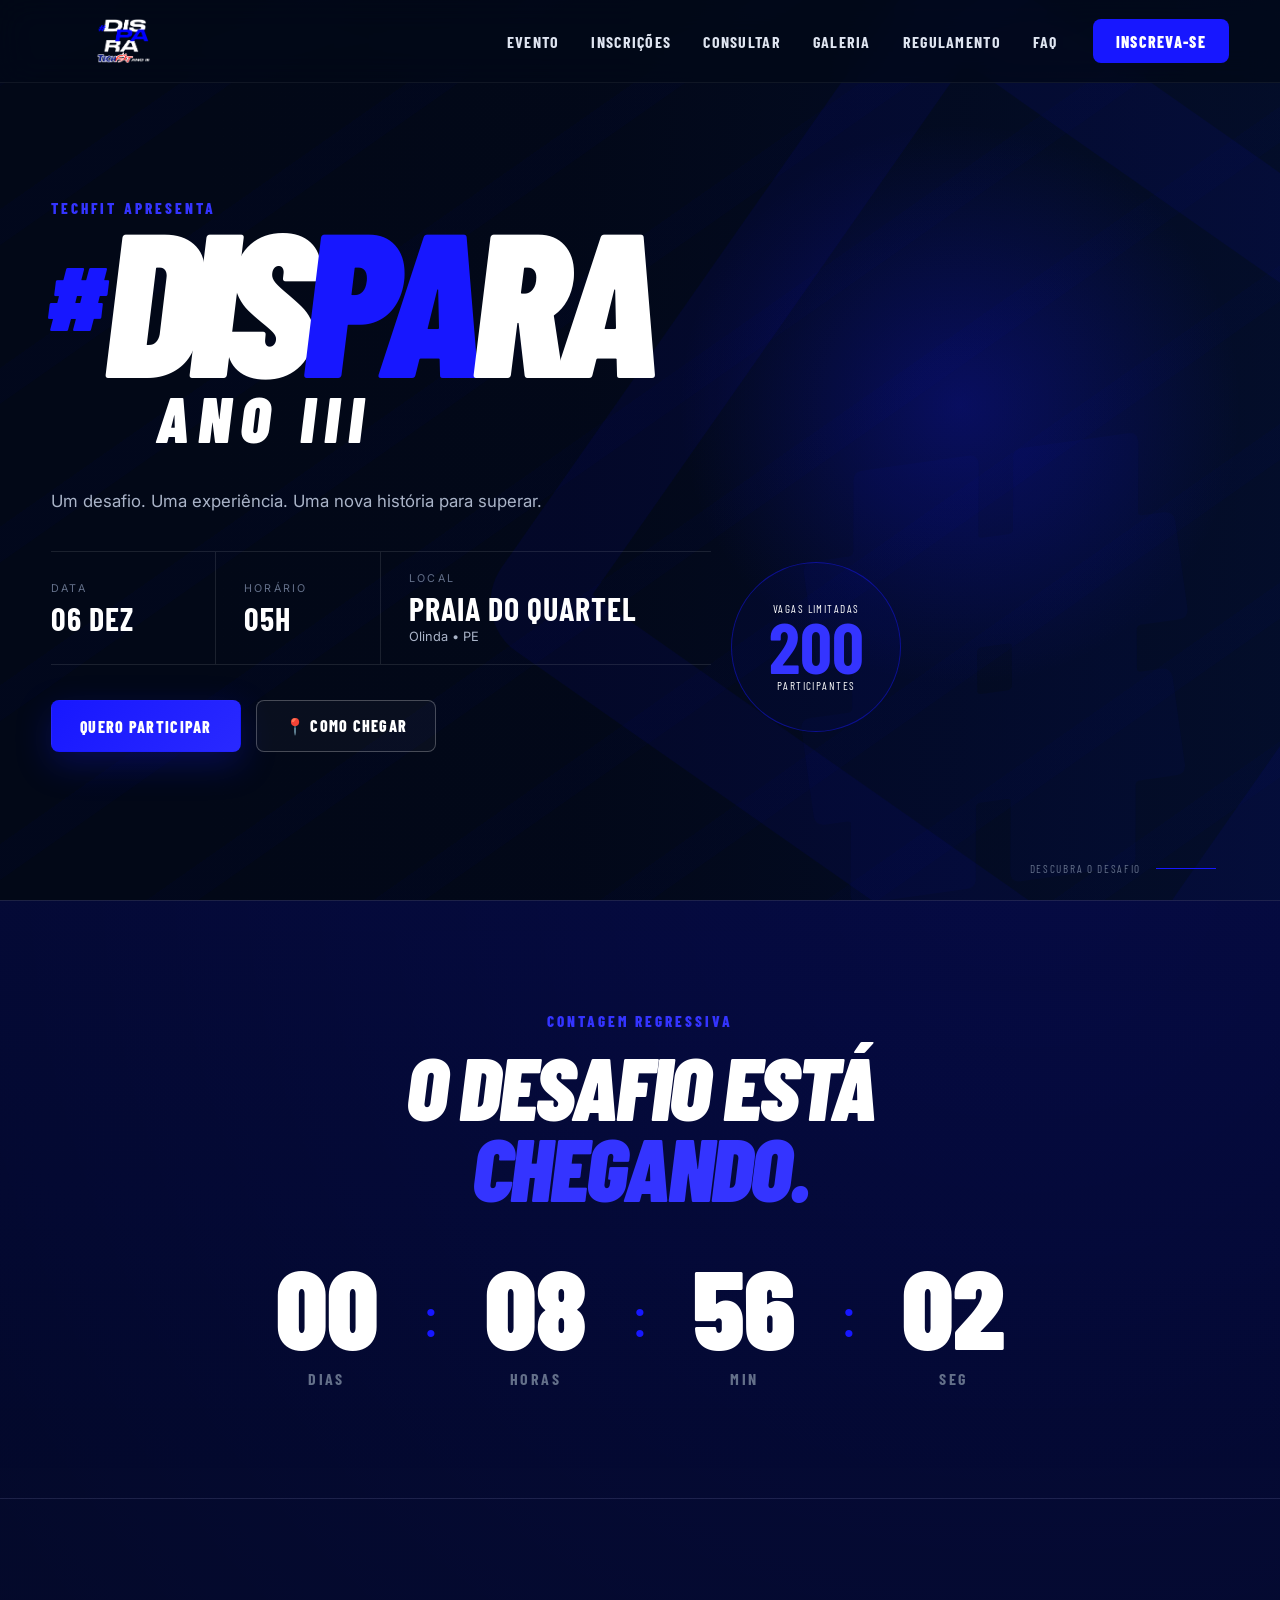
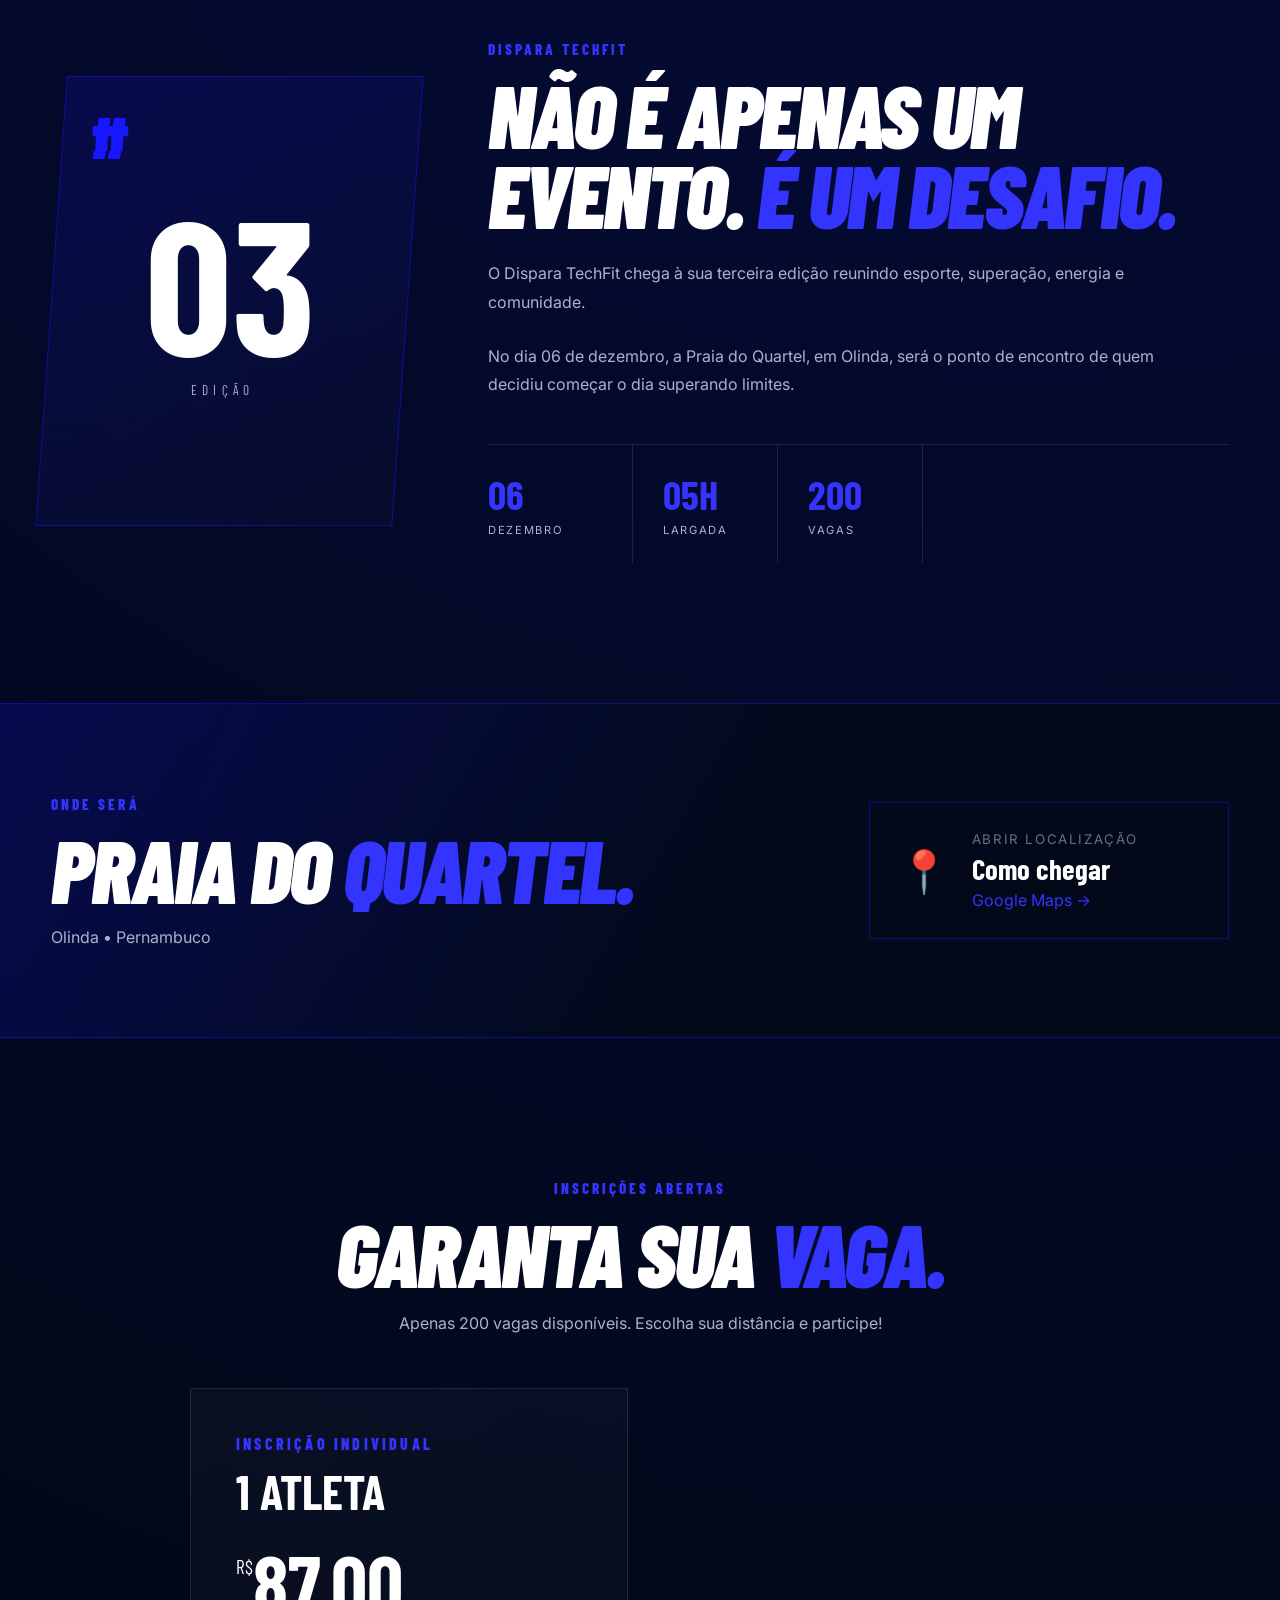
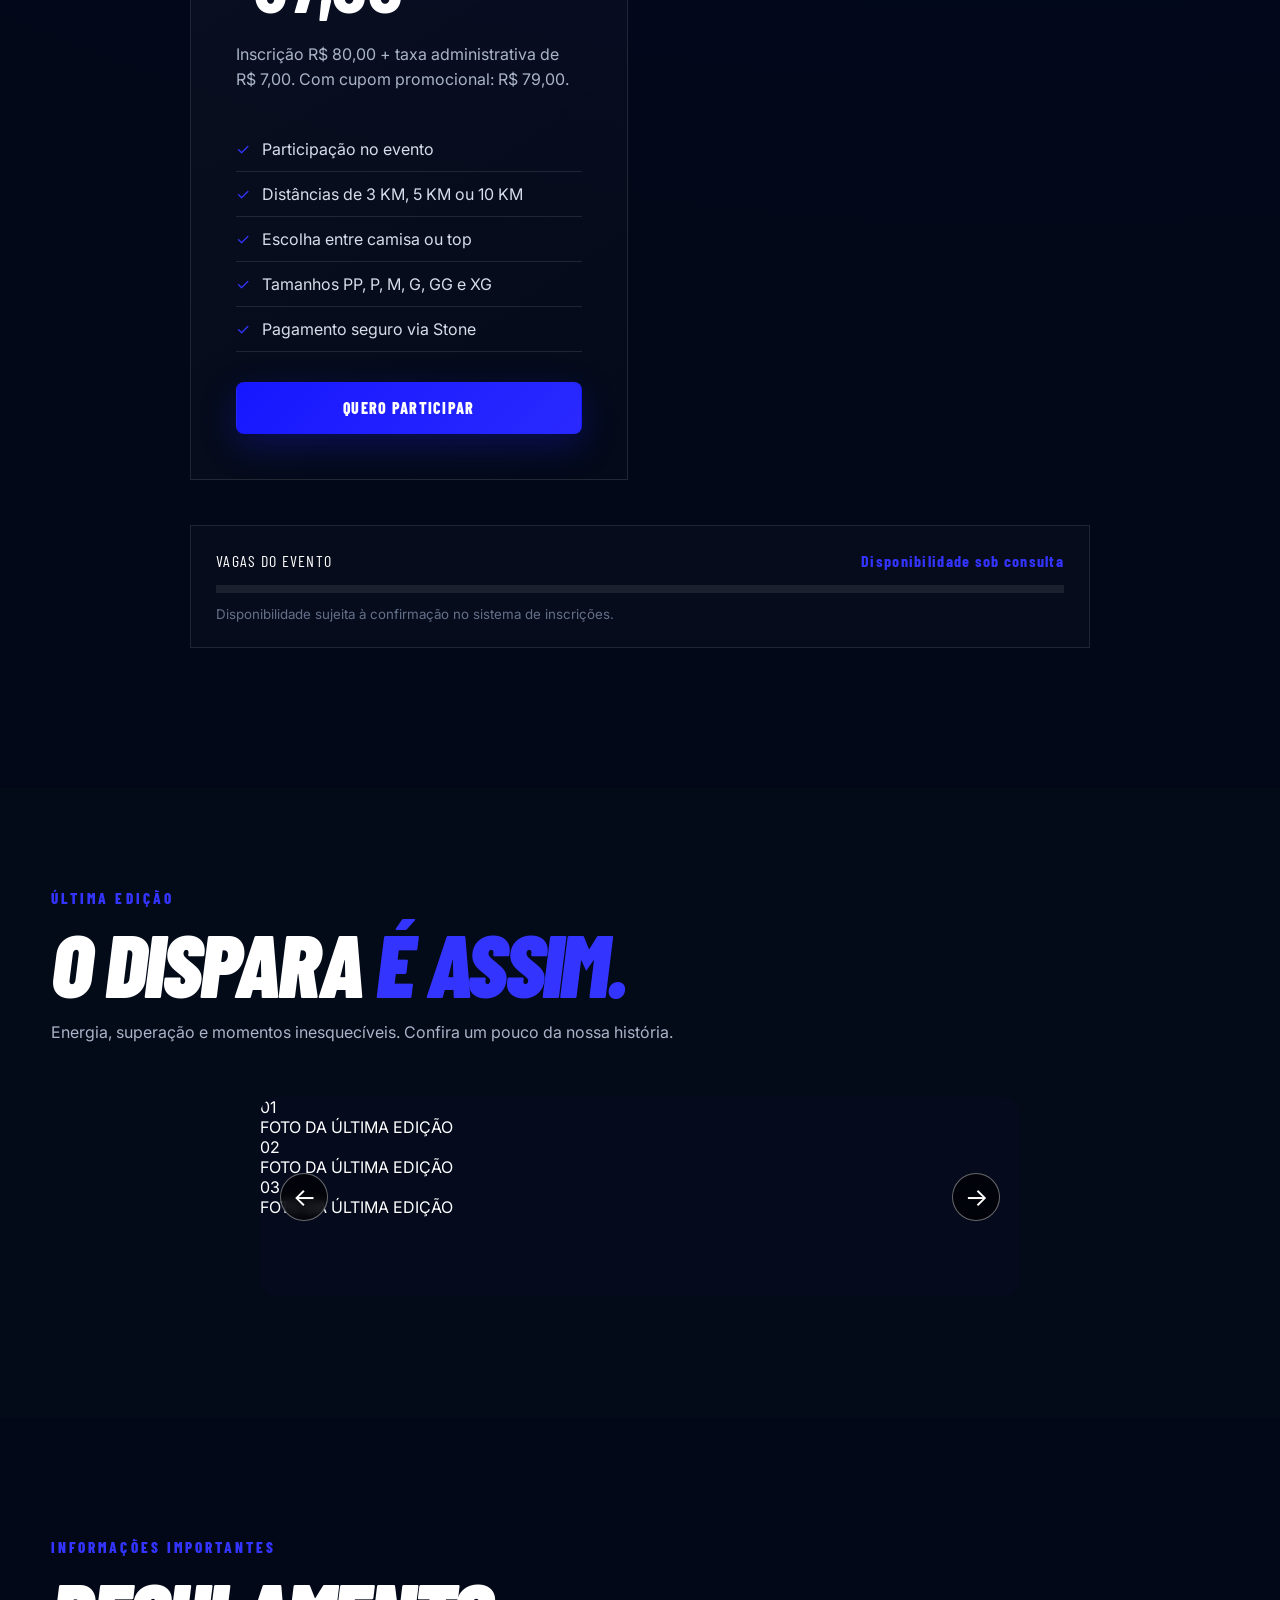
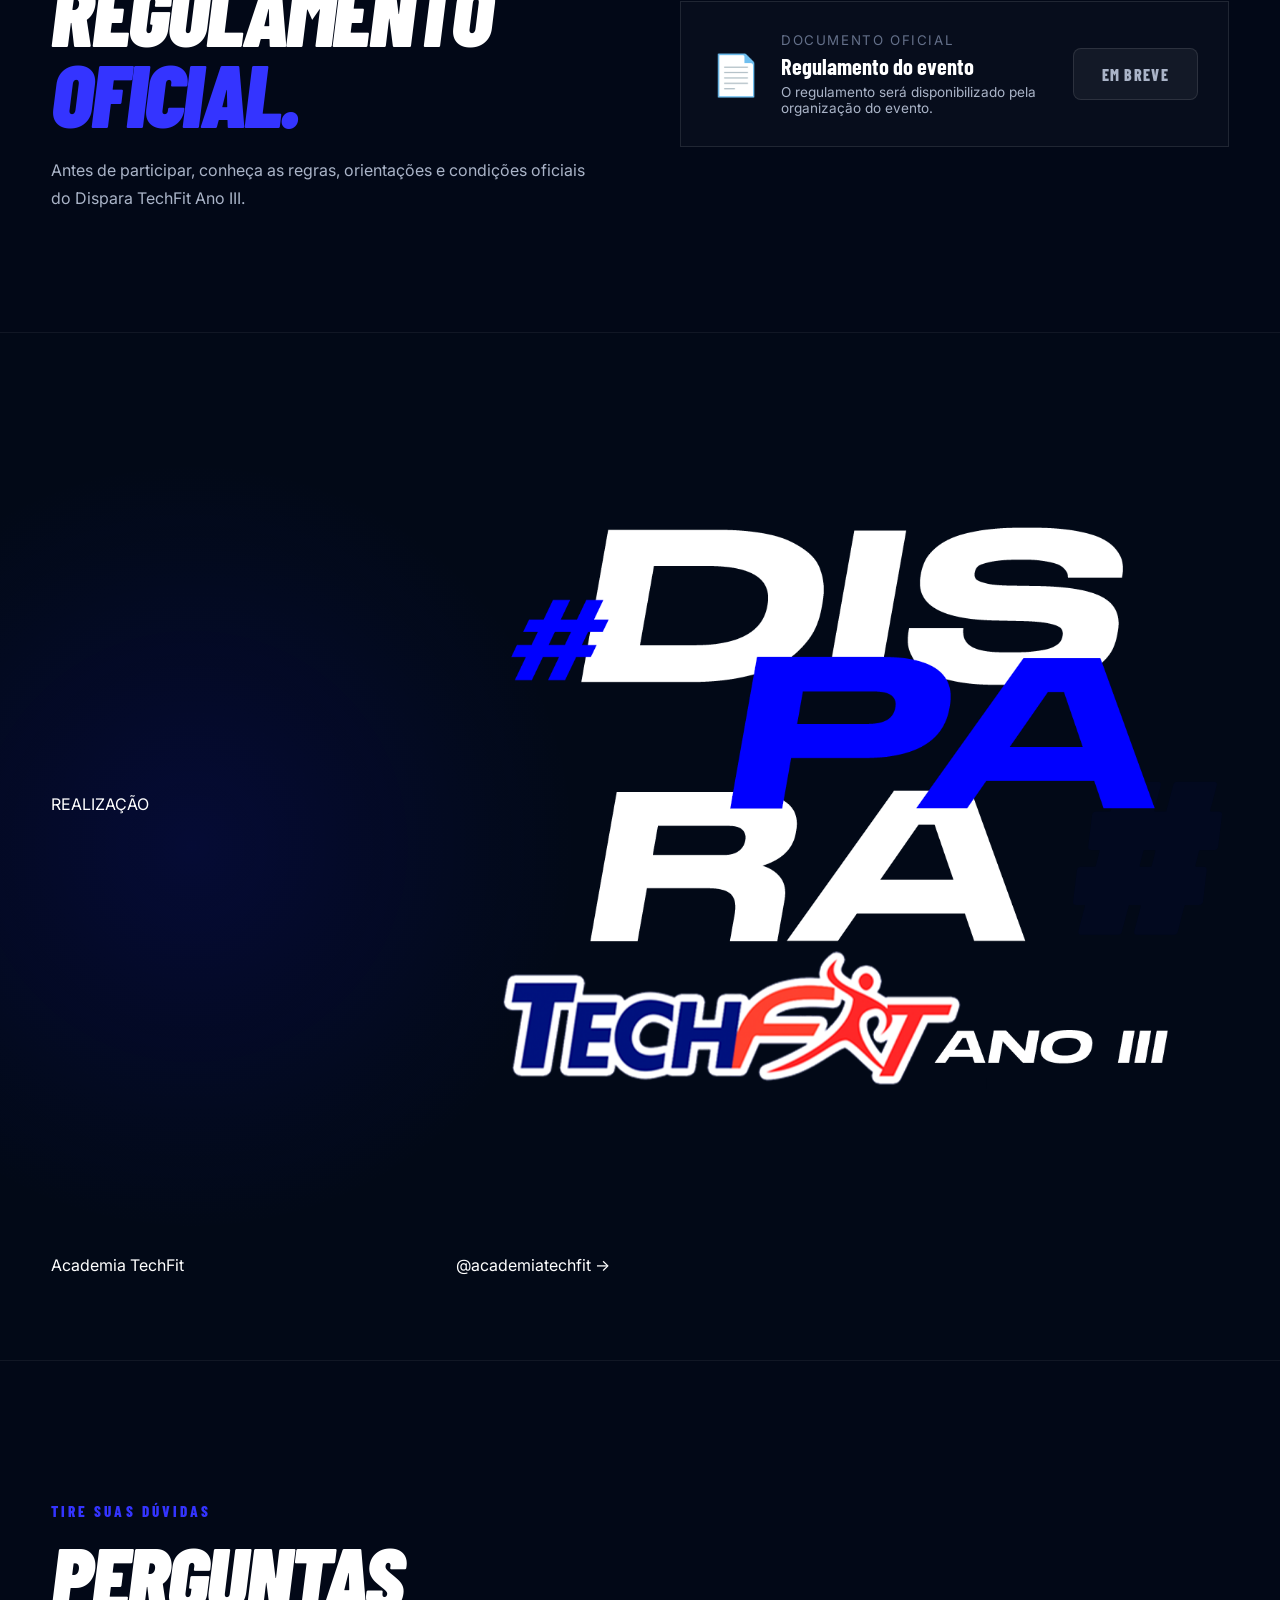
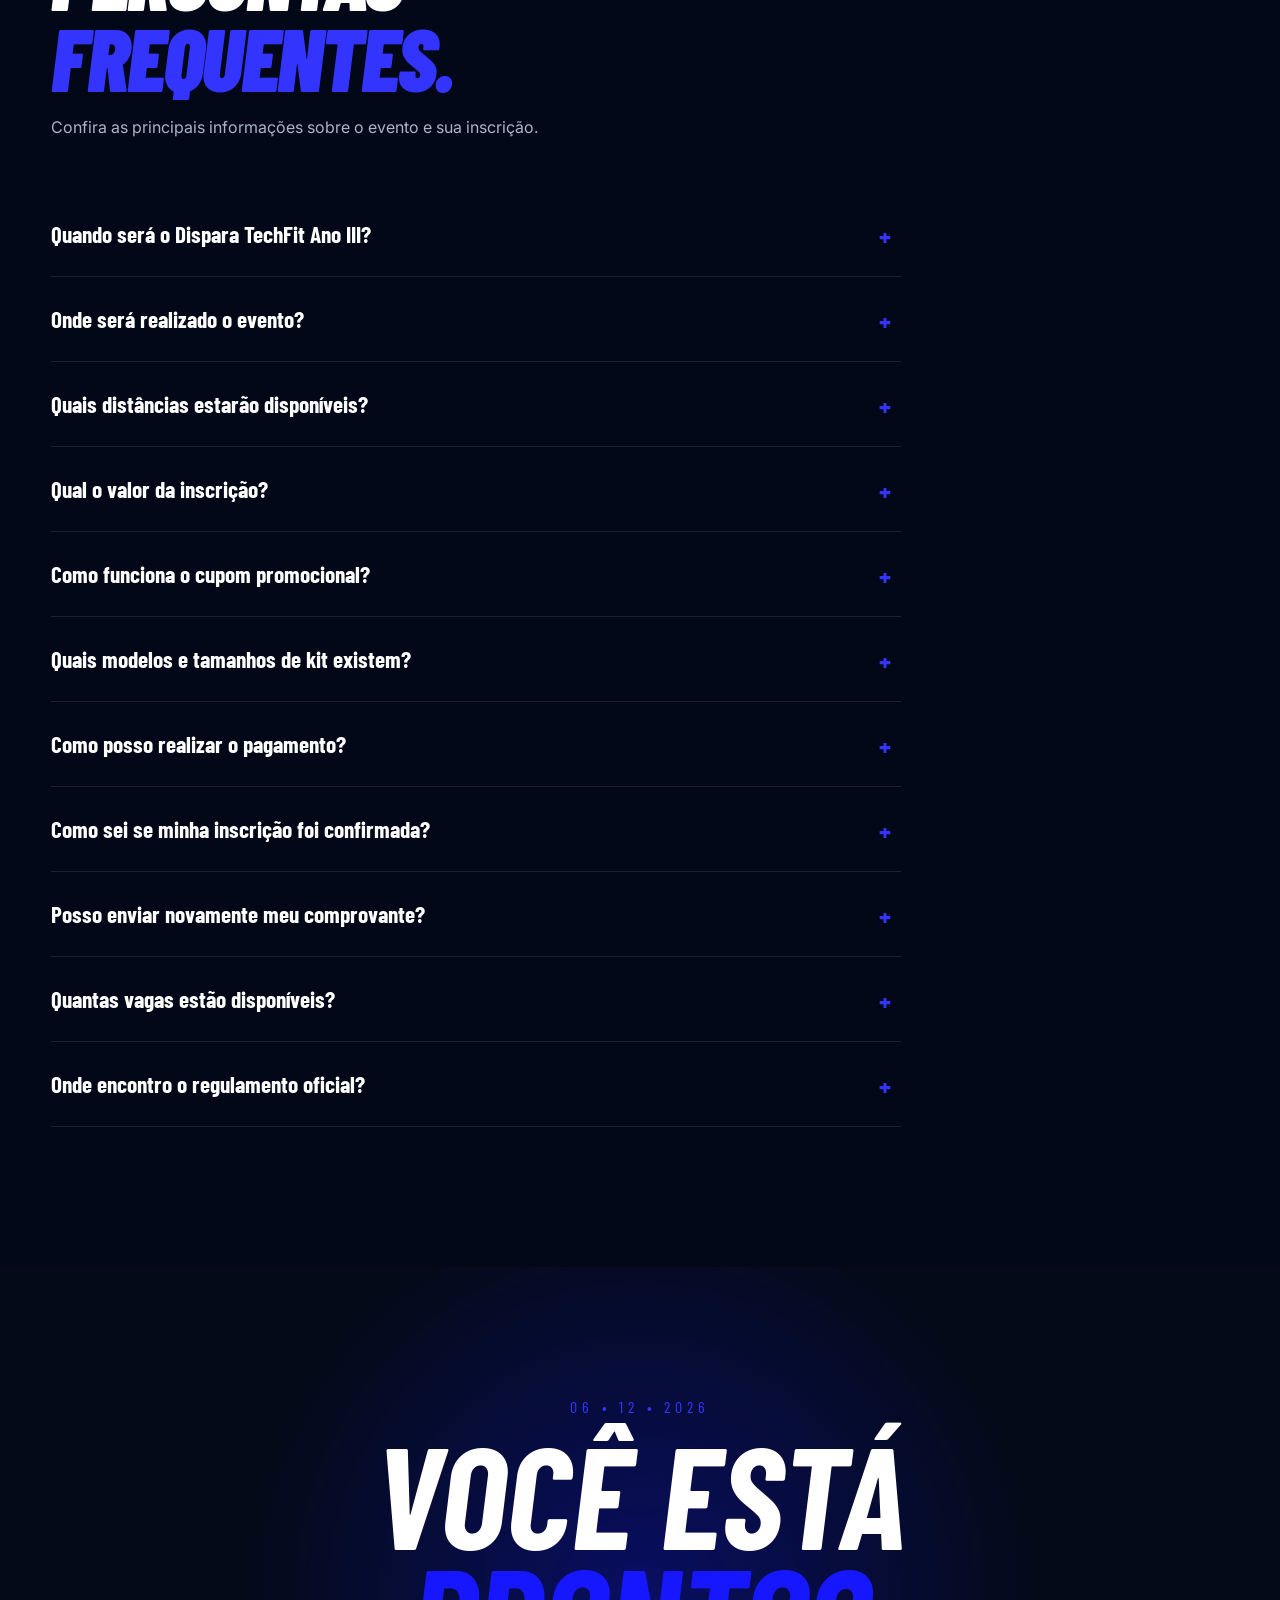
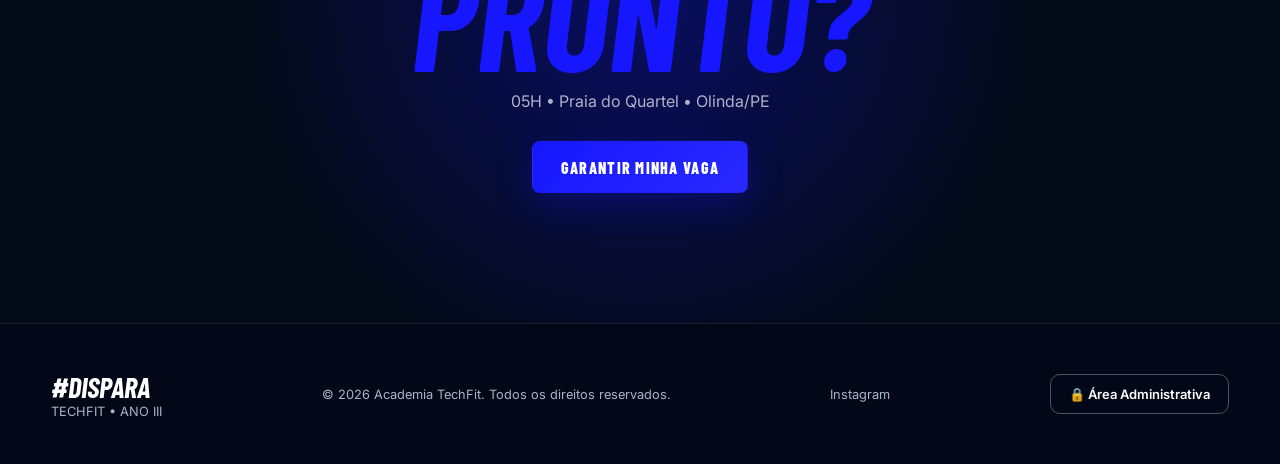
==== commit 1afa1255: "fix: restaura botao de acesso administrativo" ====
--- a/index.html
+++ b/index.html
@@ -1861,42 +1861,48 @@
   </main>
 
 
-  <!-- ==========================================
-       RODAPÉ
-  ========================================== -->
-
-  <footer class="footer">
-
-    <div class="container footer-container">
-
-      <div>
-
-        <strong>
-          #DISPARA
-        </strong>
-
-        <span>
-          TECHFIT • ANO III
-        </span>
-
-      </div>
-
-      <p>
-        © 2026 Academia TechFit.
-        Todos os direitos reservados.
-      </p>
-
-      <a
-        href="https://www.instagram.com/academiatechfit/"
-        target="_blank"
-        rel="noopener noreferrer"
-      >
-        Instagram
-      </a>
-
+ 
+<!-- ==========================================
+     RODAPÉ
+========================================== -->
+
+<footer class="footer">
+
+  <div class="container footer-container">
+
+    <div>
+      <strong>#DISPARA</strong>
+      <span>TECHFIT • ANO III</span>
     </div>
 
-  </footer>
+    <p>
+      © 2026 Academia TechFit.
+      Todos os direitos reservados.
+    </p>
+
+    <a
+      href="https://www.instagram.com/academiatechfit/"
+      target="_blank"
+      rel="noopener noreferrer"
+    >
+      Instagram
+    </a>
+
+    <!-- ACESSO ADMINISTRATIVO -->
+    <a
+      href="https://script.google.com/macros/s/AKfycbzbBF7RMsasqi2FJOc0NxSzh6oyKCfRUmEugjDPIygmMmKXsU9ctBJM9I44kRWtSwBd9Q/exec?admin=1"
+      target="_blank"
+      rel="noopener noreferrer"
+      class="admin-access"
+      title="Acesso restrito à administração do evento"
+    >
+      🔒 Área Administrativa
+    </a>
+
+  </div>
+
+</footer>
+
 
 
   <!-- ==========================================
--- a/css/style.css
+++ b/css/style.css
@@ -3451,28 +3451,38 @@
    ACESSO ADMINISTRATIVO
 ===================================================== */
 
-.admin-access {
-    display: inline-flex;
-    align-items: center;
-    gap: 8px;
-
-    margin-top: 20px;
-
-    color: #77819a;
-    font-size: 0.78rem;
-    font-weight: 600;
-    text-decoration: none;
-
-    opacity: 0.65;
-    transition:
-        color 0.2s ease,
-        opacity 0.2s ease;
-}
-
-.admin-access:hover {
-    color: #ffffff;
-    opacity: 1;
-}
+
+/* ACESSO ADMINISTRATIVO */
+
+.footer .admin-access {
+  display: inline-flex;
+  align-items: center;
+  justify-content: center;
+  gap: 8px;
+  padding: 11px 18px;
+  border: 1px solid rgba(255, 255, 255, 0.3);
+  border-radius: 10px;
+  color: #ffffff;
+  font-size: 13px;
+  font-weight: 600;
+  text-decoration: none;
+  white-space: nowrap;
+  transition: background 0.2s ease,
+              transform 0.2s ease;
+}
+
+.footer .admin-access:hover {
+  background: rgba(255, 255, 255, 0.12);
+  transform: translateY(-2px);
+}
+
+@media (max-width: 768px) {
+  .footer .admin-access {
+    width: 100%;
+    max-width: 280px;
+  }
+}
+
 
 /* =====================================================
    DISTÂNCIA
@@ -3574,4 +3584,11 @@
 .footer-dev a:hover {
 
     color: var(--white);
-}+}
+/* Ajustes pontuais de estabilidade do layout */
+.hero-container { width: min(92%, var(--container)); min-width: 0; }
+.hero-content { width: 100%; min-width: 0; }
+.hero-title { max-width: 100%; }
+.vacancies-highlight { right: 0; }
+@media (min-width: 1025px) { .hero-content { padding-right: 190px; } }
+@media (max-width: 1024px) { .hero-content { padding-right: 0; } }
--- a/css/responsive.css
+++ b/css/responsive.css
@@ -515,4 +515,19 @@
     .pix-code-area button {
         min-height: 48px;
     }
-}+}
+/* Proteções adicionais para telas estreitas */
+@media (max-width: 820px) {
+  .hero-container { width: min(92%, var(--container)); }
+  .hero-title { font-size: clamp(3.5rem, 16vw, 8rem); letter-spacing: -.055em; }
+  .hero-title span { min-width: 0; }
+  .event-info { width: 100%; }
+  .vacancies-highlight { right: auto; bottom: auto; }
+}
+@media (max-width: 540px) {
+  .hero-title { font-size: clamp(3.15rem, 16vw, 5.1rem); }
+  .hero-edition { margin-left: 0; }
+  .event-info-item { padding-inline: 12px; }
+  .event-info-item strong { font-size: clamp(1.25rem, 5vw, 1.65rem); }
+  .registration-card, .rules-card { min-width: 0; }
+}
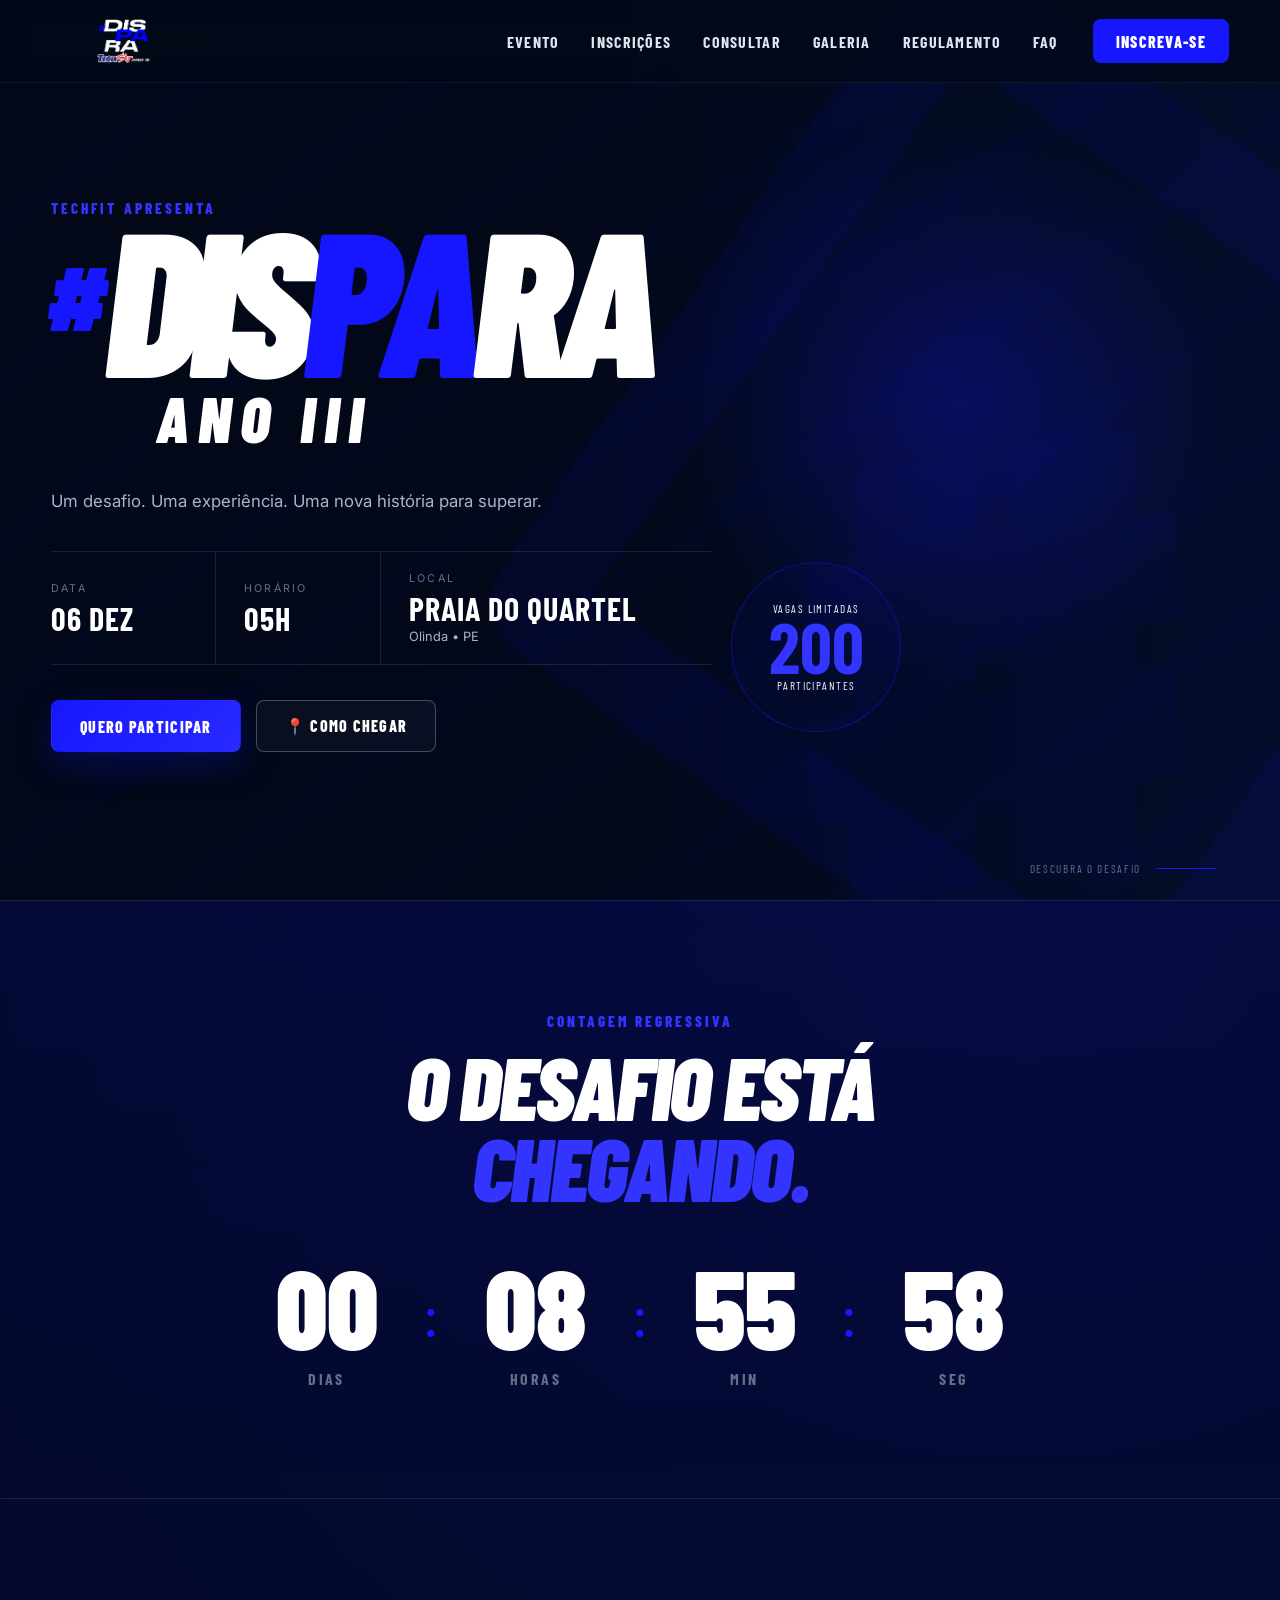
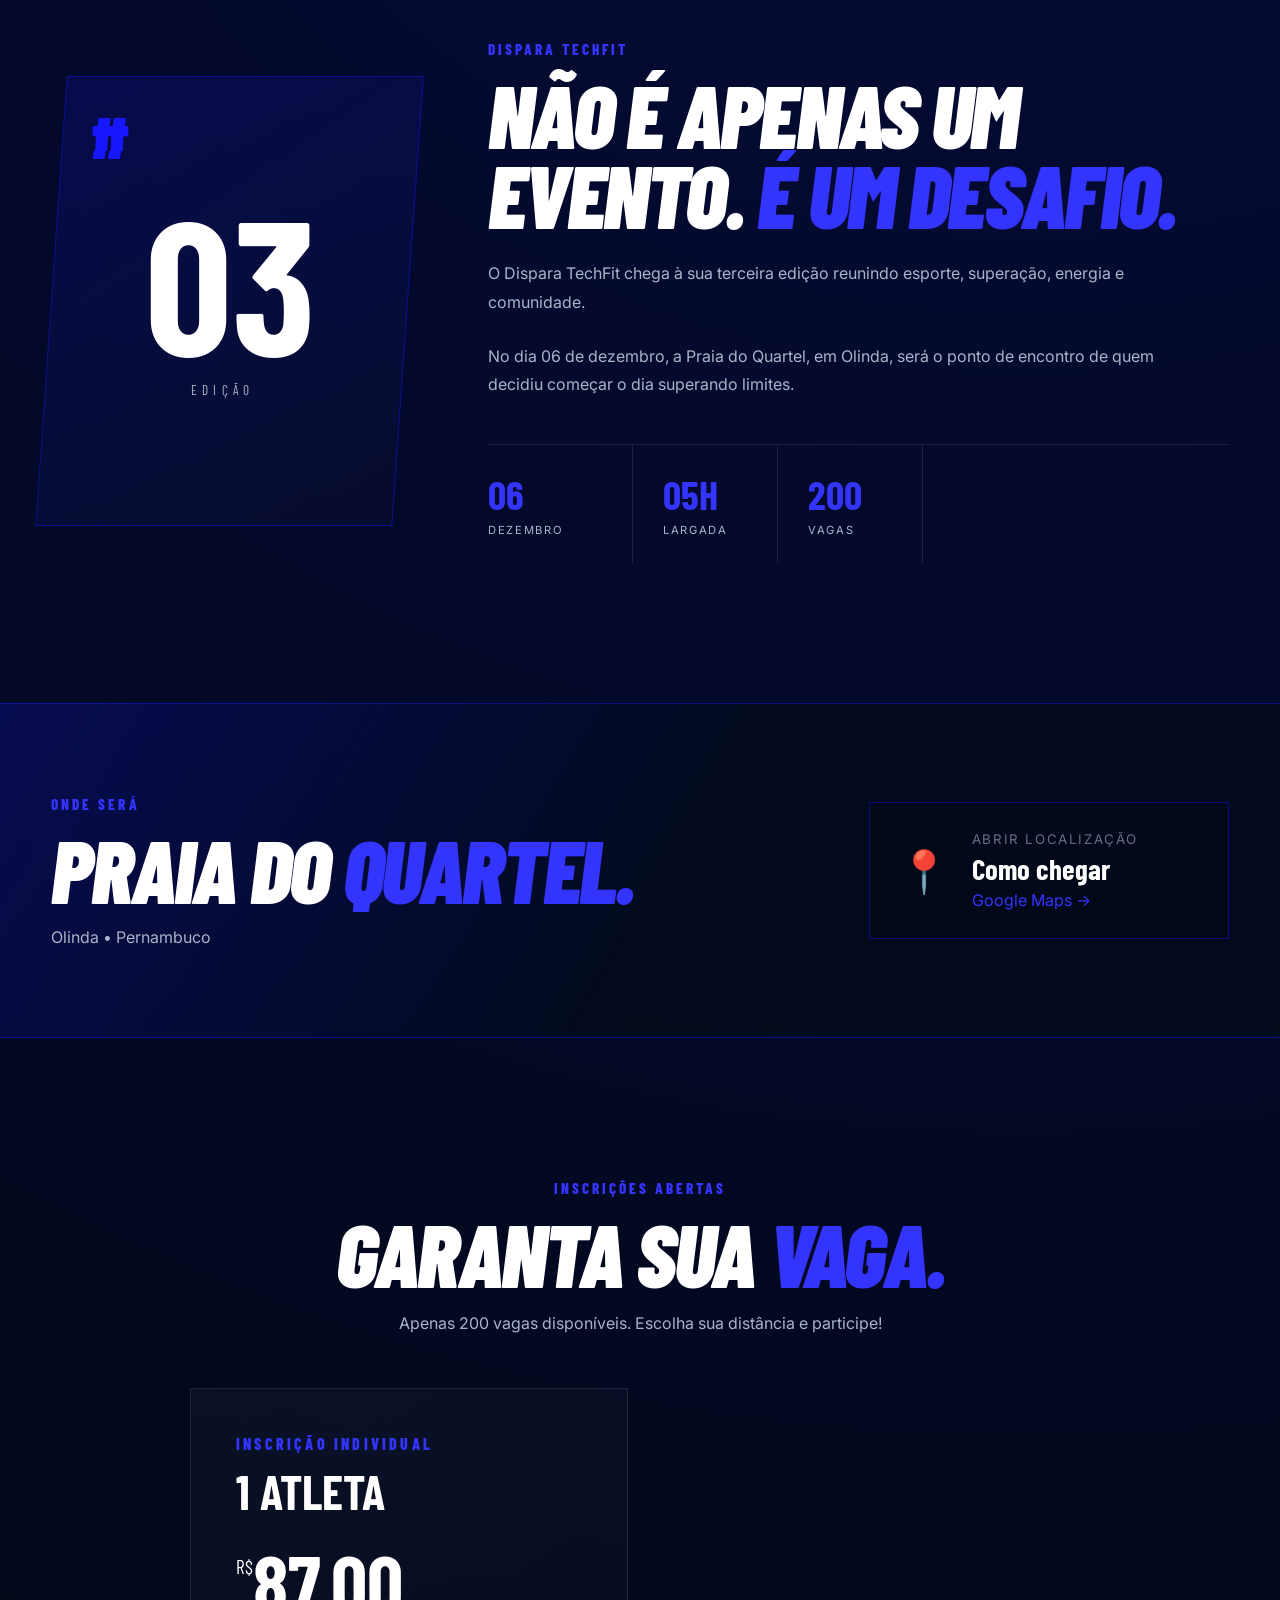
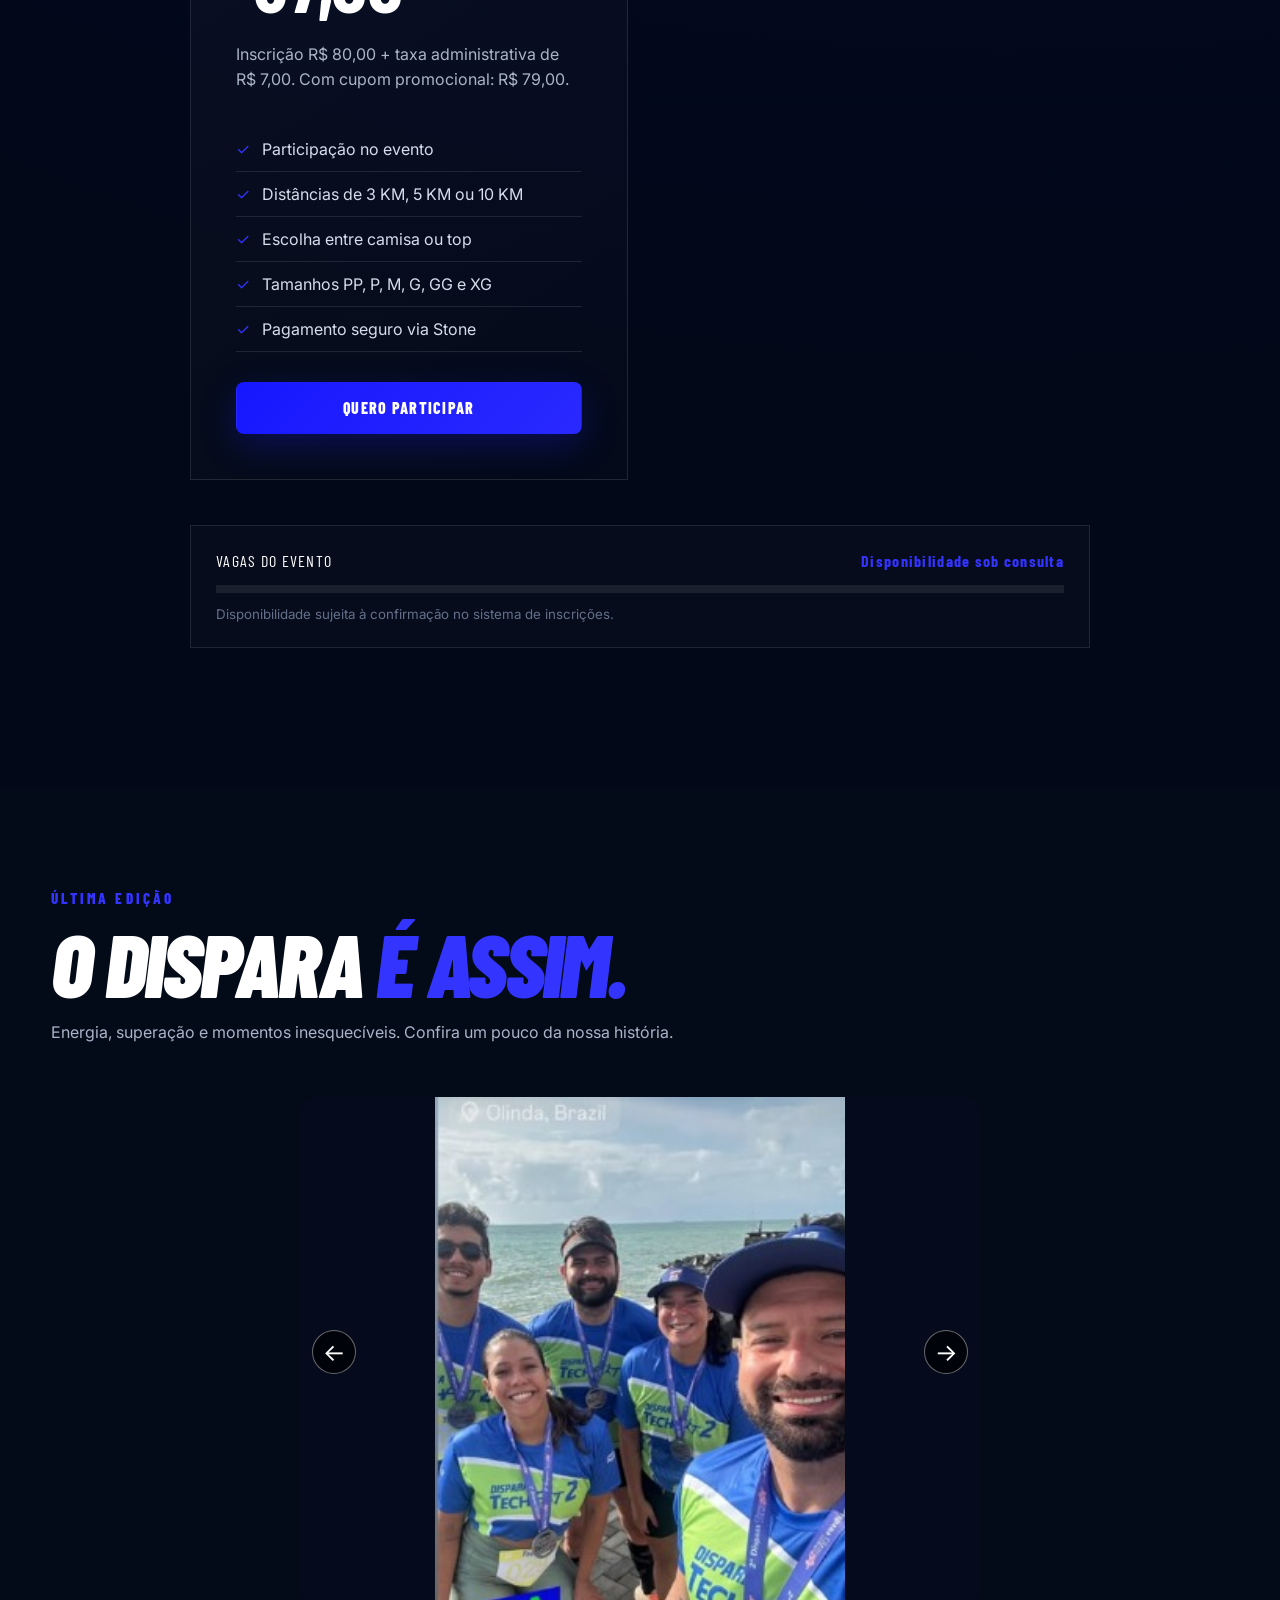
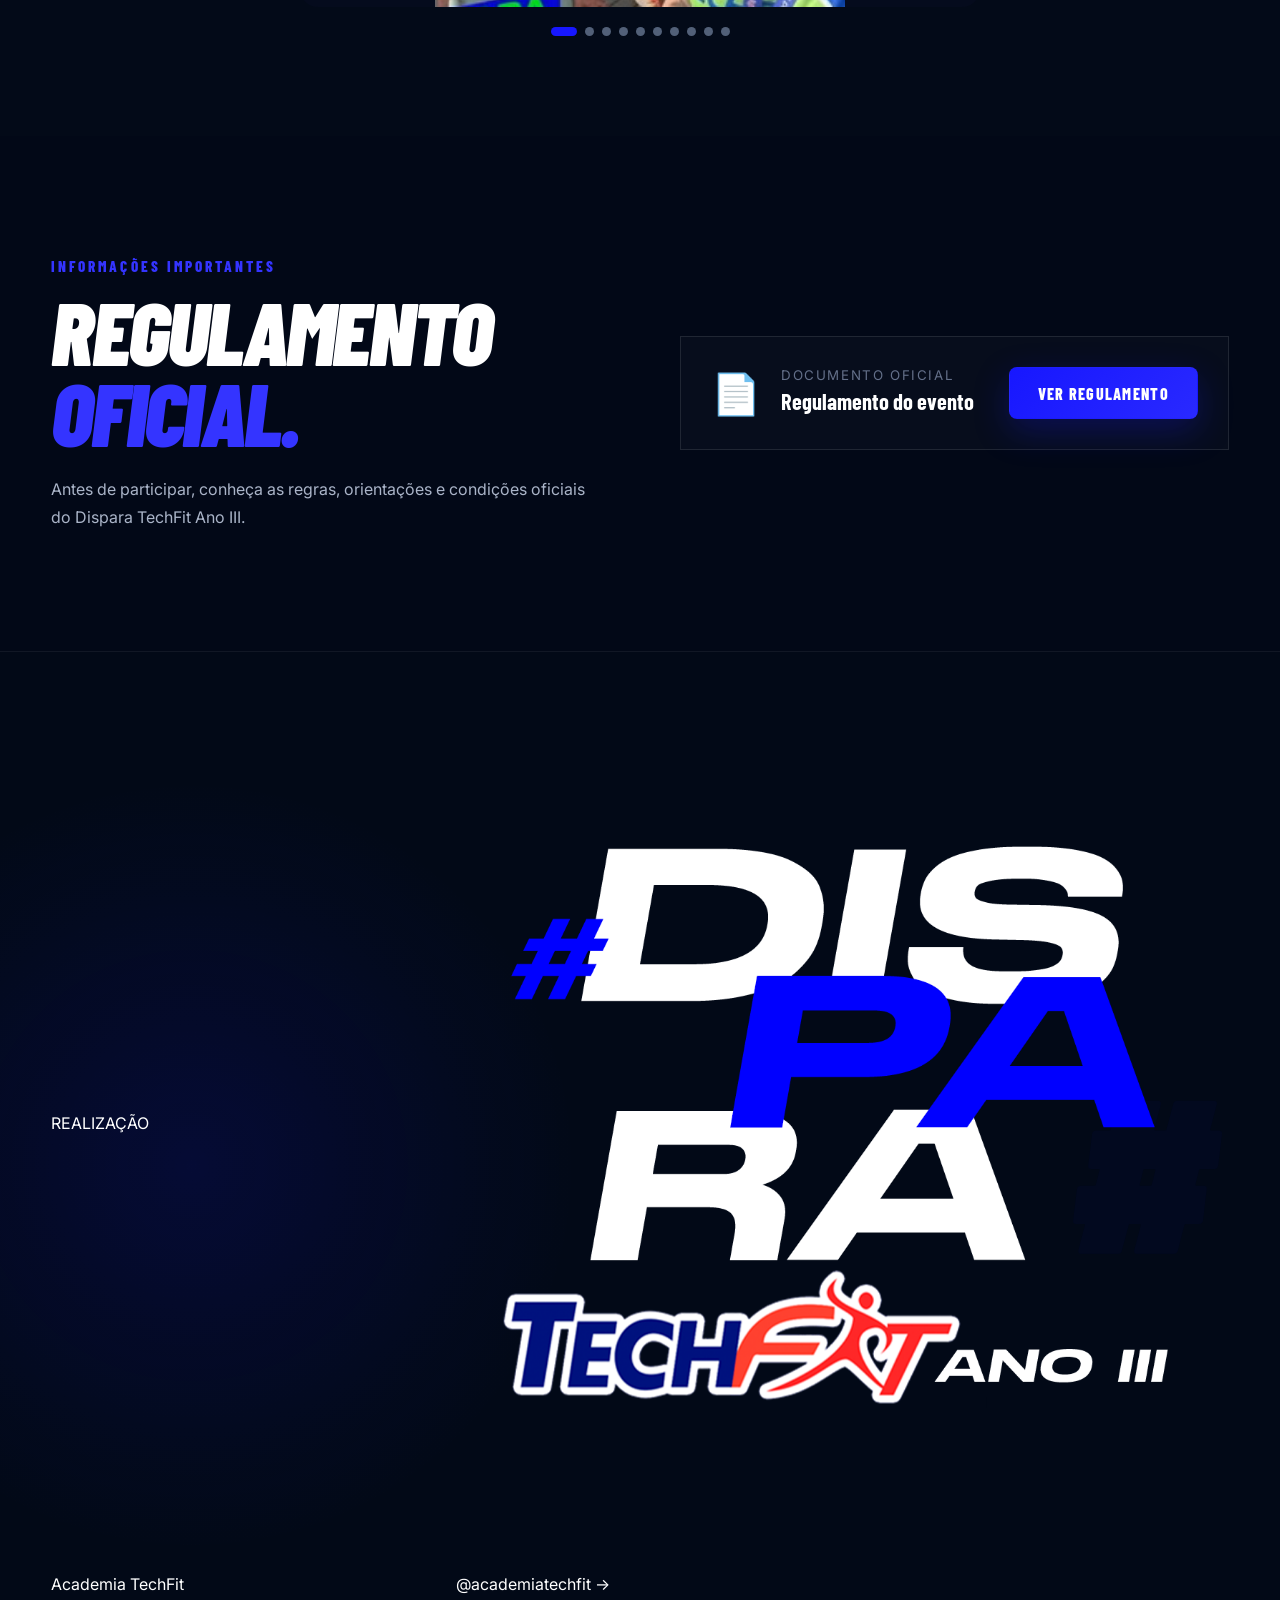
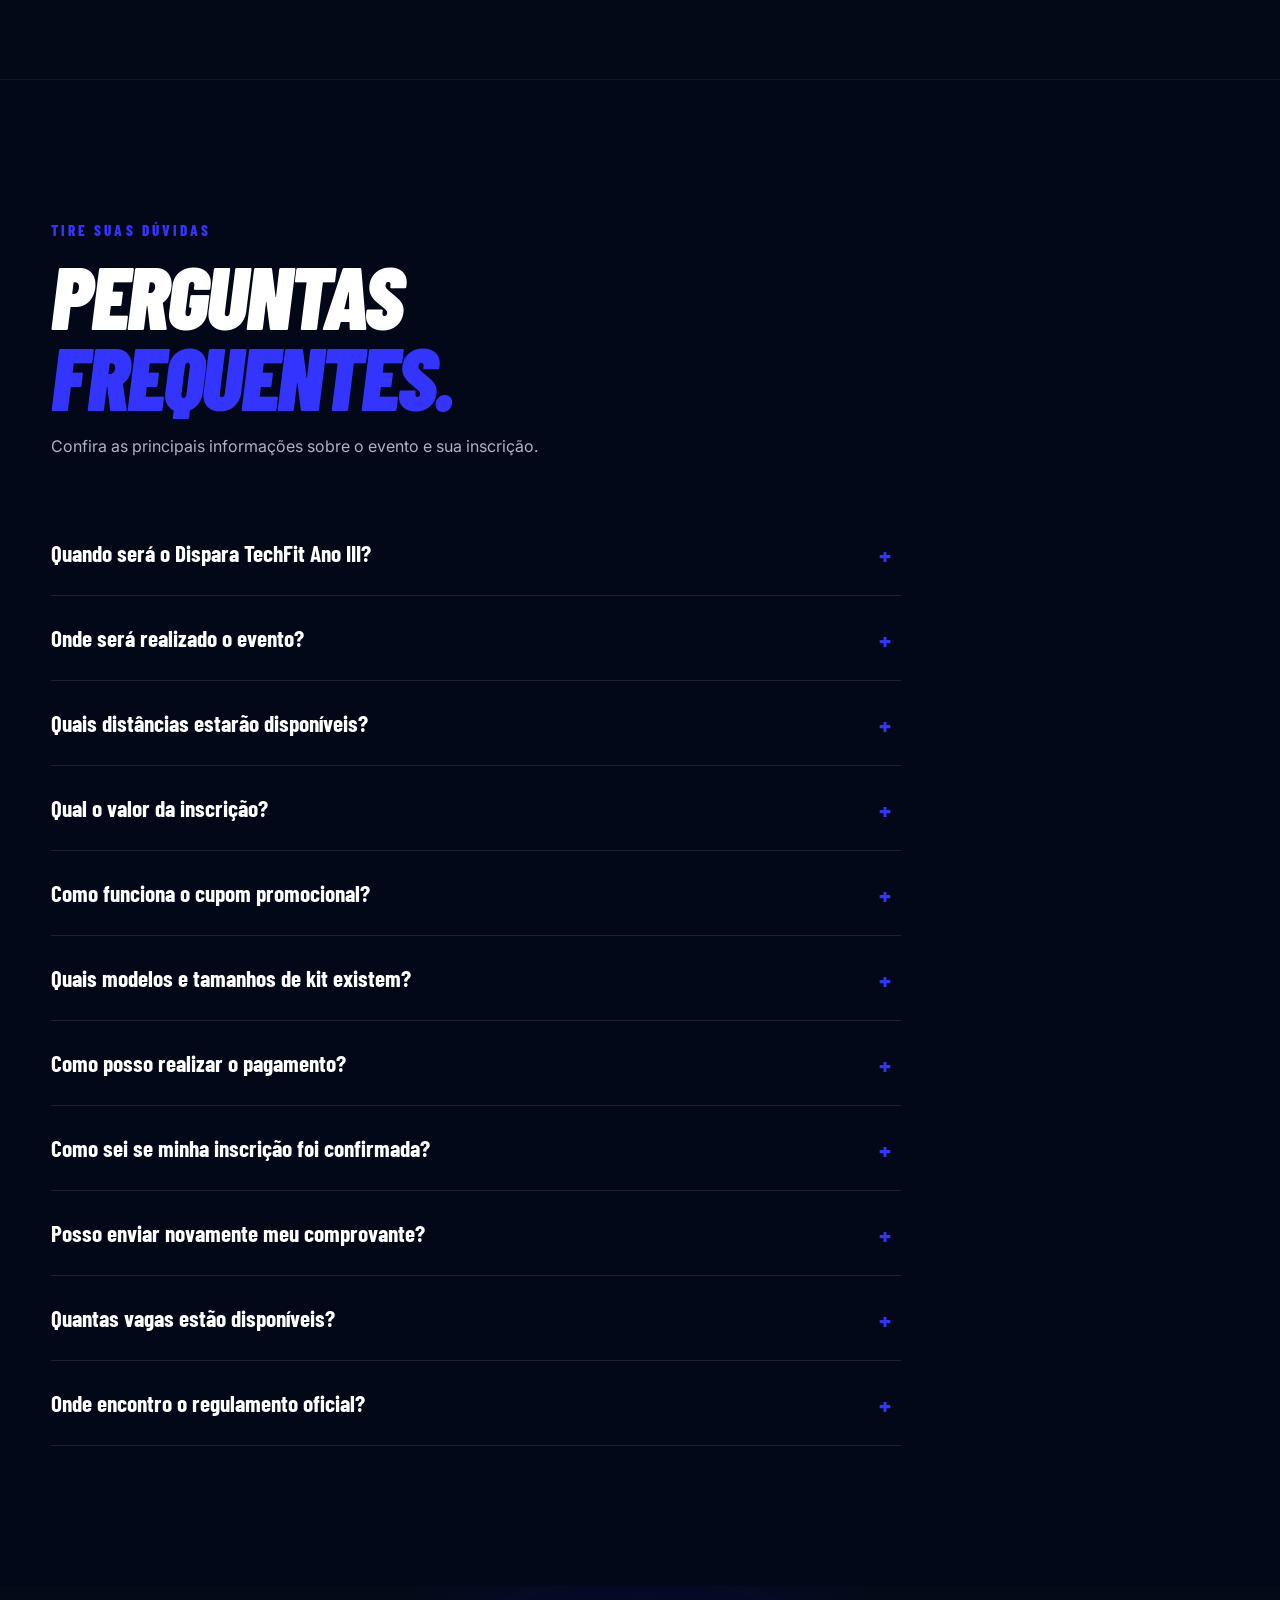
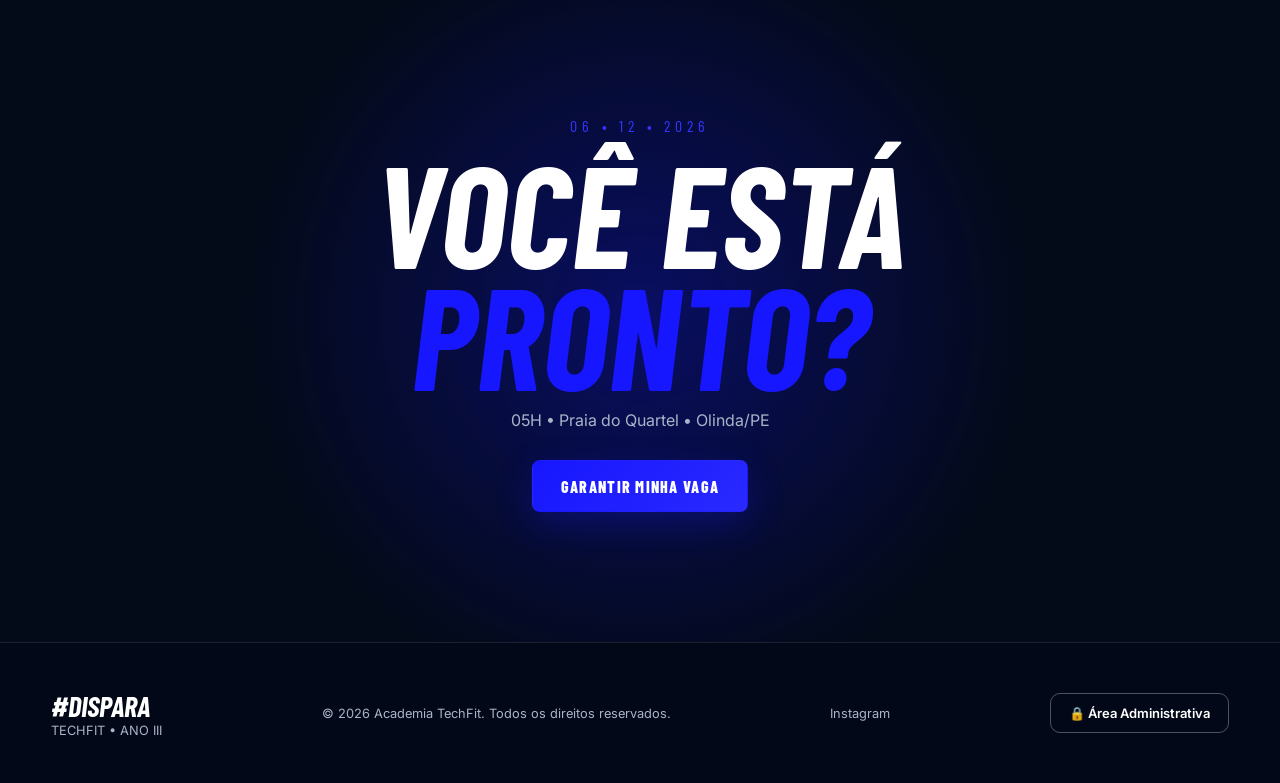
==== commit 202a6bfa: "Ajuste nas imagens do ultimo evento e regulamento" ====
--- a/index.html
+++ b/index.html
@@ -912,58 +912,7 @@
 
           <!-- FIM DA PARTE 2 -->
 
-          <!-- ======================================
-               ETAPA 3 — PAGAMENTO
-          ====================================== -->
-
-          <div
-            class="form-step"
-            data-form-step="3"
-          >
-
-            <div class="form-step-title">
-
-              <span>03</span>
-
-              <div>
-                <h4>Pagamento da inscrição</h4>
-                <p>
-                  Confira seus dados, aplique seu cupom
-                  promocional e realize o pagamento.
-                </p>
-              </div>
-
-            </div>
-
-
-            <!-- RESUMO DA INSCRIÇÃO -->
-            <div class="order-summary">
-
-              <div>
-                <small>INSCRIÇÃO</small>
-                <strong id="summaryPlan">
-                  Individual
-                </strong>
-              </div>
-
-              <div>
-                <small>PARTICIPANTES</small>
-                <strong id="summaryAthletes">
-                  1
-                </strong>
-              </div>
-
-              <div>
-                <small>VALOR TOTAL</small>
-                <strong id="summaryPrice">
-                  R$ 87,00
-                </strong>
-              </div>
-
-            </div>
-
-
-            <!-- ==================================
+                    <!-- ==================================
                  CUPOM PROMOCIONAL
             ================================== -->
 
@@ -1371,97 +1320,146 @@
 
     <!-- FIM DA PARTE 3 -->
 
-    <!-- ==========================================
-         GALERIA DO EVENTO
-    ========================================== -->
-
-    <section class="gallery-section" id="galeria">
-
-      <div class="container">
-
-        <div class="section-heading">
-
-          <span class="section-tag">
-            ÚLTIMA EDIÇÃO
-          </span>
-
-          <h2>
-            O DISPARA
-            <span>É ASSIM.</span>
-          </h2>
-
-          <p>
-            Energia, superação e momentos inesquecíveis.
-            Confira um pouco da nossa história.
-          </p>
-
-        </div>
-
-
-        <!-- CARROSSEL -->
-        <div class="gallery-carousel">
-
-          <button
-            type="button"
-            class="carousel-button prev"
-            id="carouselPrev"
-            aria-label="Foto anterior"
+    
+<!-- ==========================================
+     GALERIA DO EVENTO
+========================================== -->
+
+<section class="gallery-section" id="galeria">
+  <div class="container">
+
+    <div class="section-heading">
+      <span class="section-tag">ÚLTIMA EDIÇÃO</span>
+
+      <h2>
+        O DISPARA <span>É ASSIM.</span>
+      </h2>
+
+      <p>
+        Energia, superação e momentos inesquecíveis.
+        Confira um pouco da nossa história.
+      </p>
+    </div>
+
+    <div class="gallery-carousel">
+
+      <button
+        type="button"
+        class="carousel-button prev"
+        id="carouselPrev"
+        aria-label="Foto anterior"
+      >
+        ←
+      </button>
+
+      <div
+        class="carousel-track"
+        id="carouselTrack"
+        aria-label="Galeria de fotos do evento"
+      >
+
+        <div class="gallery-slide active">
+          <img
+            src="assets/images/edicao-anterior/01.png"
+            alt="Dispara TechFit - foto 1"
+            loading="lazy"
           >
-            ←
-          </button>
-
-
-          <div
-            class="carousel-track"
-            id="carouselTrack"
-            aria-label="Galeria de fotos do evento"
+        </div>
+
+        <div class="gallery-slide">
+          <img
+            src="assets/images/edicao-anterior/02.png"
+            alt="Dispara TechFit - foto 2"
+            loading="lazy"
           >
-
-            <!-- ESPAÇO PARA FOTO 1 -->
-            <div class="gallery-placeholder active">
-              <span>01</span>
-              <p>FOTO DA ÚLTIMA EDIÇÃO</p>
-            </div>
-
-
-            <!-- ESPAÇO PARA FOTO 2 -->
-            <div class="gallery-placeholder">
-              <span>02</span>
-              <p>FOTO DA ÚLTIMA EDIÇÃO</p>
-            </div>
-
-
-            <!-- ESPAÇO PARA FOTO 3 -->
-            <div class="gallery-placeholder">
-              <span>03</span>
-              <p>FOTO DA ÚLTIMA EDIÇÃO</p>
-            </div>
-
-          </div>
-
-
-          <button
-            type="button"
-            class="carousel-button next"
-            id="carouselNext"
-            aria-label="Próxima foto"
+        </div>
+
+        <div class="gallery-slide">
+          <img
+            src="assets/images/edicao-anterior/03.png"
+            alt="Dispara TechFit - foto 3"
+            loading="lazy"
           >
-            →
-          </button>
-
-        </div>
-
-
-        <!-- INDICADORES DO CARROSSEL -->
-        <div
-          class="carousel-dots"
-          id="carouselDots"
-          aria-label="Navegação da galeria"
-        ></div>
+        </div>
+
+        <div class="gallery-slide">
+          <img
+            src="assets/images/edicao-anterior/04.png"
+            alt="Dispara TechFit - foto 4"
+            loading="lazy"
+          >
+        </div>
+        <div class="gallery-slide">
+          <img
+            src="assets/images/edicao-anterior/05.png"
+            alt="Dispara TechFit - foto 5"
+            loading="lazy"
+          >
+        </div>
+        <div class="gallery-slide">
+          <img
+            src="assets/images/edicao-anterior/06.png"
+            alt="Dispara TechFit - foto 6"
+            loading="lazy"
+          >
+        </div>
+
+        <div class="gallery-slide">
+          <img
+            src="assets/images/edicao-anterior/07.png"
+            alt="Dispara TechFit - foto 7"
+            loading="lazy"
+          >
+        </div>
+
+        <div class="gallery-slide">
+          <img
+            src="assets/images/edicao-anterior/08.png"
+            alt="Dispara TechFit - foto 8"
+            loading="lazy"
+          >
+        </div>
+
+        <div class="gallery-slide">
+          <img
+            src="assets/images/edicao-anterior/09.png"
+            alt="Dispara TechFit - foto 9"
+            loading="lazy"
+          >
+        </div>
+
+        <div class="gallery-slide">
+          <img
+            src="assets/images/edicao-anterior/010.png"
+            alt="Dispara TechFit - foto 10"
+            loading="lazy"
+          >
+        </div>
+        
 
       </div>
 
-    </section>
+      <button
+        type="button"
+        class="carousel-button next"
+        id="carouselNext"
+        aria-label="Próxima foto"
+      >
+        →
+      </button>
+
+    </div>
+
+    <div
+      class="carousel-dots"
+      id="carouselDots"
+      aria-label="Navegação da galeria"
+    ></div>
+
+  </div>
+</section>
+
+
 
 
     <!-- ==========================================
@@ -1508,35 +1506,24 @@
               Regulamento do evento
             </strong>
 
-            <p>
-              O regulamento será disponibilizado
-              pela organização do evento.
-            </p>
-
-          </div>
-
-
-          <!--
-            Quando o PDF estiver disponível,
-            substituir este botão por um link:
+            
+
+          </div>
+
+
+          
 
             <a
-              href="assets/docs/regulamento.pdf"
+              href="assets/documents/regulamento-dispara-techfit-2026.pdf"
               target="_blank"
               rel="noopener noreferrer"
               class="btn btn-primary"
             >
               VER REGULAMENTO
             </a>
-          -->
-
-          <button
-            type="button"
-            class="btn btn-disabled"
-            disabled
-          >
-            EM BREVE
-          </button>
+         
+
+          
 
         </div>
 
@@ -1925,7 +1912,7 @@
   <script src="js/app.js"></script>
 
   <!-- Galeria -->
-  <script src="js/carousel.js"></script>
+  <script src="js/carousel.js" defer></script>
 
   <!-- Inscrição, cupom e pagamento -->
   <script src="js/inscricao.js"></script>
--- a/css/style.css
+++ b/css/style.css
@@ -1096,143 +1096,133 @@
     color: var(--gray-dark);
 }
 
-/* =========================================================
-   GALLERY — EDIÇÃO ANTERIOR
-========================================================= */
+
+/* ==========================================
+   GALERIA — DISPARA TECHFIT
+========================================== */
 
 .gallery-section {
-    padding: 100px 0;
-    overflow: hidden;
-    background: #030a18;
+  padding: 100px 0;
+  background: #030a18;
+  overflow: hidden;
 }
 
 .gallery-carousel {
-    position: relative;
-    width: calc(100% - 40px);
-    max-width: 760px;
-    margin: 0 auto;
-    border-radius: 18px;
-    background: #050b1d;
+  position: relative;
+  width: 100%;
+  max-width: 680px;
+  margin: 0 auto;
+  overflow: hidden;
+  border-radius: 18px;
+  background: #050b1d;
 }
 
 .carousel-track {
-    position: relative;
-    width: 100%;
-    min-height: 200px;
-    overflow: hidden;
-    border-radius: 18px;
+  position: relative;
+  width: 100%;
+  aspect-ratio: 4 / 3;
+  overflow: hidden;
 }
 
 .gallery-slide {
-    display: none;
-    width: 100%;
-    text-align: center;
-    background: #050b1d;
+  position: absolute;
+  inset: 0;
+  display: flex;
+  align-items: center;
+  justify-content: center;
+  opacity: 0;
+  visibility: hidden;
+  transition: opacity 0.5s ease;
 }
 
 .gallery-slide.active {
-    display: flex;
-    align-items: center;
-    justify-content: center;
+  opacity: 1;
+  visibility: visible;
 }
 
 .gallery-slide img {
-    display: block;
-    width: auto;
+  display: block;
+  width: 100%;
+  height: 100%;
+  object-fit: contain;
+  object-position: center;
+}
+
+.carousel-button {
+  position: absolute;
+  top: 50%;
+  transform: translateY(-50%);
+  z-index: 20;
+  display: flex;
+  align-items: center;
+  justify-content: center;
+  width: 44px;
+  height: 44px;
+  border: 1px solid rgba(255,255,255,.4);
+  border-radius: 50%;
+  background: rgba(0,0,0,.65);
+  color: #fff;
+  font-size: 24px;
+  cursor: pointer;
+}
+
+.carousel-button:hover {
+  background: var(--blue);
+}
+
+.carousel-button.prev {
+  left: 12px;
+}
+
+.carousel-button.next {
+  right: 12px;
+}
+
+.carousel-dots {
+  display: flex;
+  justify-content: center;
+  align-items: center;
+  gap: 8px;
+  margin-top: 20px;
+}
+
+.carousel-dot {
+  width: 9px;
+  height: 9px;
+  padding: 0;
+  border: 0;
+  border-radius: 50%;
+  background: #526078;
+  cursor: pointer;
+}
+
+.carousel-dot.active {
+  width: 26px;
+  border-radius: 10px;
+  background: var(--blue);
+}
+
+@media (max-width: 600px) {
+  .gallery-section {
+    padding: 70px 0;
+  }
+
+  .gallery-carousel {
     max-width: 100%;
-    height: auto;
-    max-height: 520px;
-    margin: 0 auto;
-    object-fit: contain;
-    object-position: center;
-    border-radius: 18px;
-}
-
-.carousel-button {
-    position: absolute;
-    top: 50%;
-    transform: translateY(-50%);
-    z-index: 20;
-    width: 48px;
-    height: 48px;
-    display: flex;
-    align-items: center;
-    justify-content: center;
-    border: 1px solid rgba(255, 255, 255, .4);
-    border-radius: 50%;
-    background: rgba(0, 0, 0, .65);
-    color: #fff;
-    font-size: 25px;
-    cursor: pointer;
-    backdrop-filter: blur(5px);
-    transition: background .2s ease, transform .2s ease;
-}
-
-.carousel-button:hover {
-    background: var(--blue);
-}
-
-.carousel-button.prev {
-    left: 20px;
-}
-
-.carousel-button.next {
-    right: 20px;
-}
-
-.carousel-dots {
-    display: flex;
-    justify-content: center;
-    align-items: center;
-    flex-wrap: wrap;
-    gap: 8px;
-    margin-top: 20px;
-}
-
-.carousel-dot {
-    width: 9px;
-    height: 9px;
-    padding: 0;
-    border: 0;
-    border-radius: 50%;
-    background: #526078;
-    cursor: pointer;
-    transition: width .2s ease, background .2s ease;
-}
-
-.carousel-dot.active {
-    width: 26px;
-    border-radius: 10px;
-    background: var(--blue);
-}
-
-@media (max-width: 600px) {
-    .gallery-section {
-        padding: 80px 0;
-    }
-
-    .gallery-carousel {
-        width: calc(100% - 24px);
-    }
-
-    .gallery-slide img {
-        max-height: 440px;
-    }
-
-    .carousel-button {
-        width: 40px;
-        height: 40px;
-        font-size: 20px;
-    }
-
-    .carousel-button.prev {
-        left: 10px;
-    }
-
-    .carousel-button.next {
-        right: 10px;
-    }
-}
+    border-radius: 12px;
+  }
+
+  .carousel-track {
+    aspect-ratio: 4 / 3;
+  }
+
+  .carousel-button {
+    width: 38px;
+    height: 38px;
+    font-size: 20px;
+  }
+}
+
 
 /* =========================================================
    RULES
@@ -3592,3 +3582,6 @@
 .vacancies-highlight { right: 0; }
 @media (min-width: 1025px) { .hero-content { padding-right: 190px; } }
 @media (max-width: 1024px) { .hero-content { padding-right: 0; } }
+
+
+
